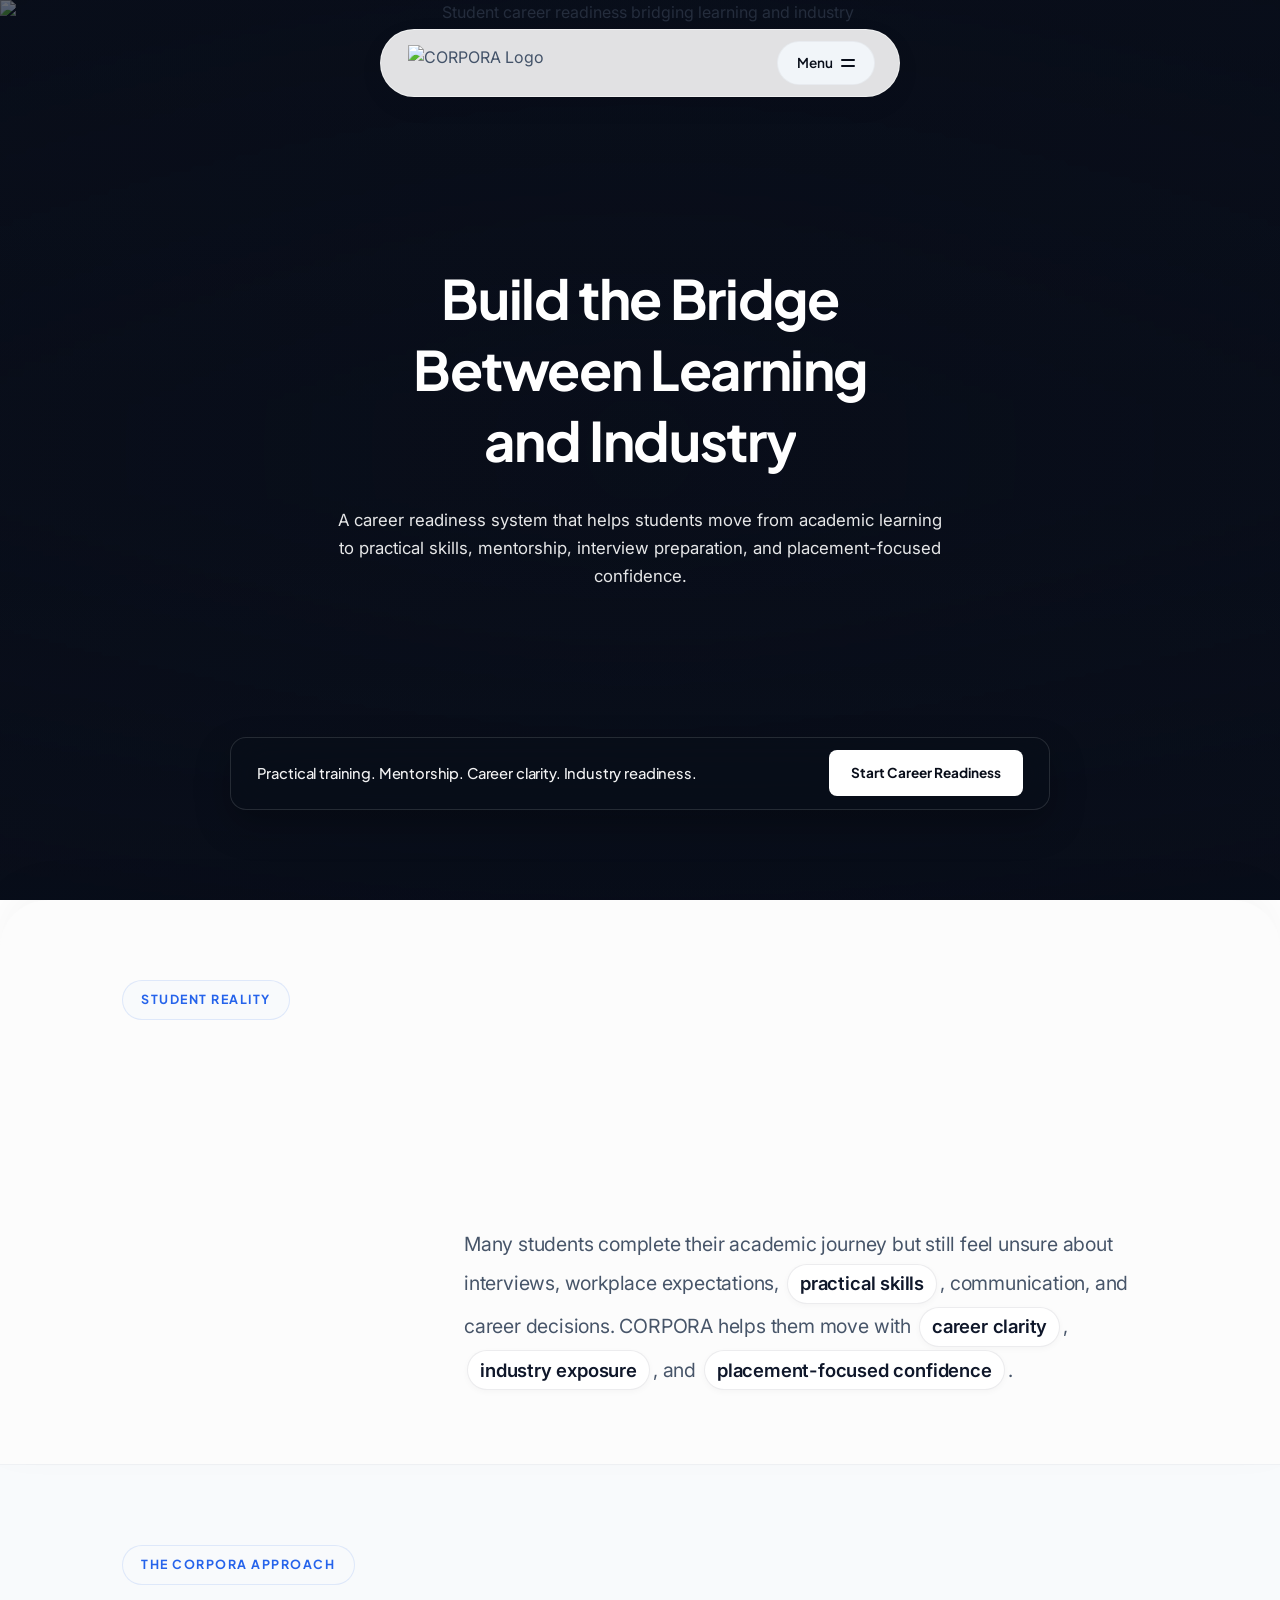
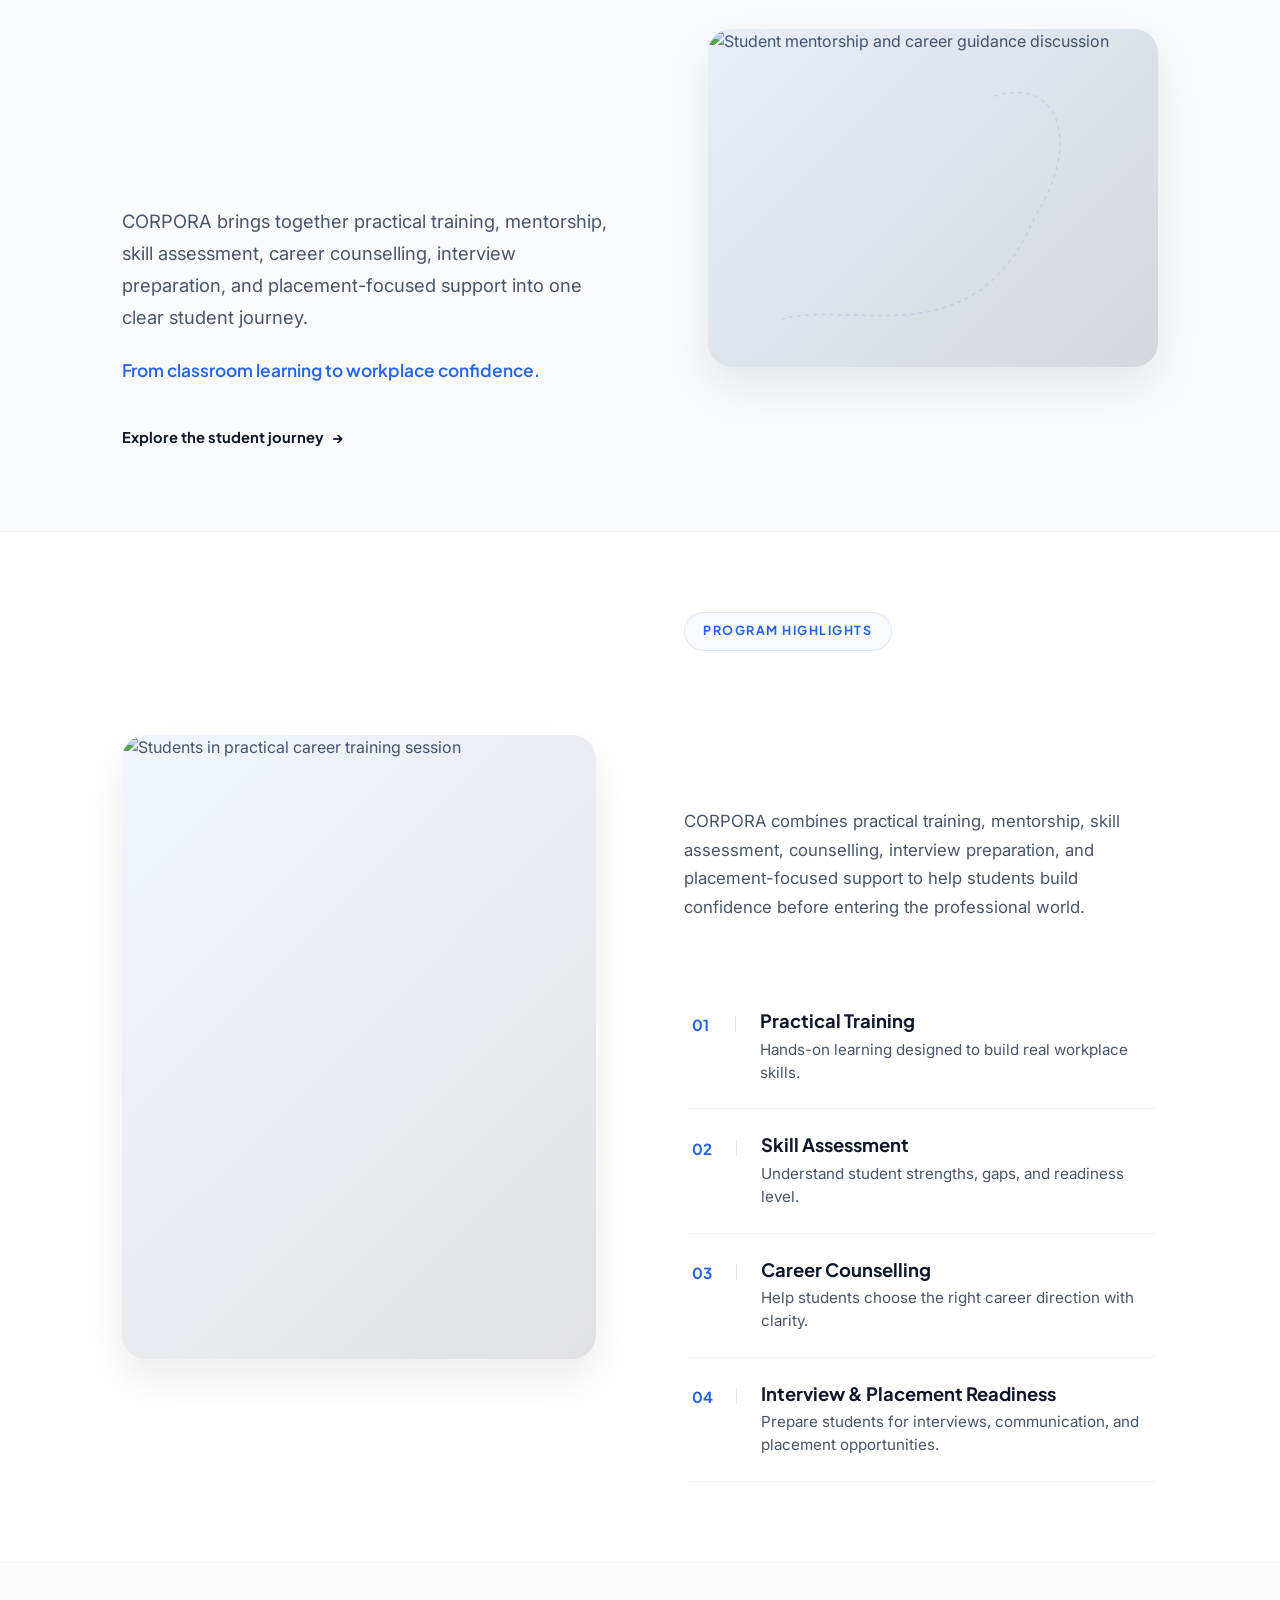
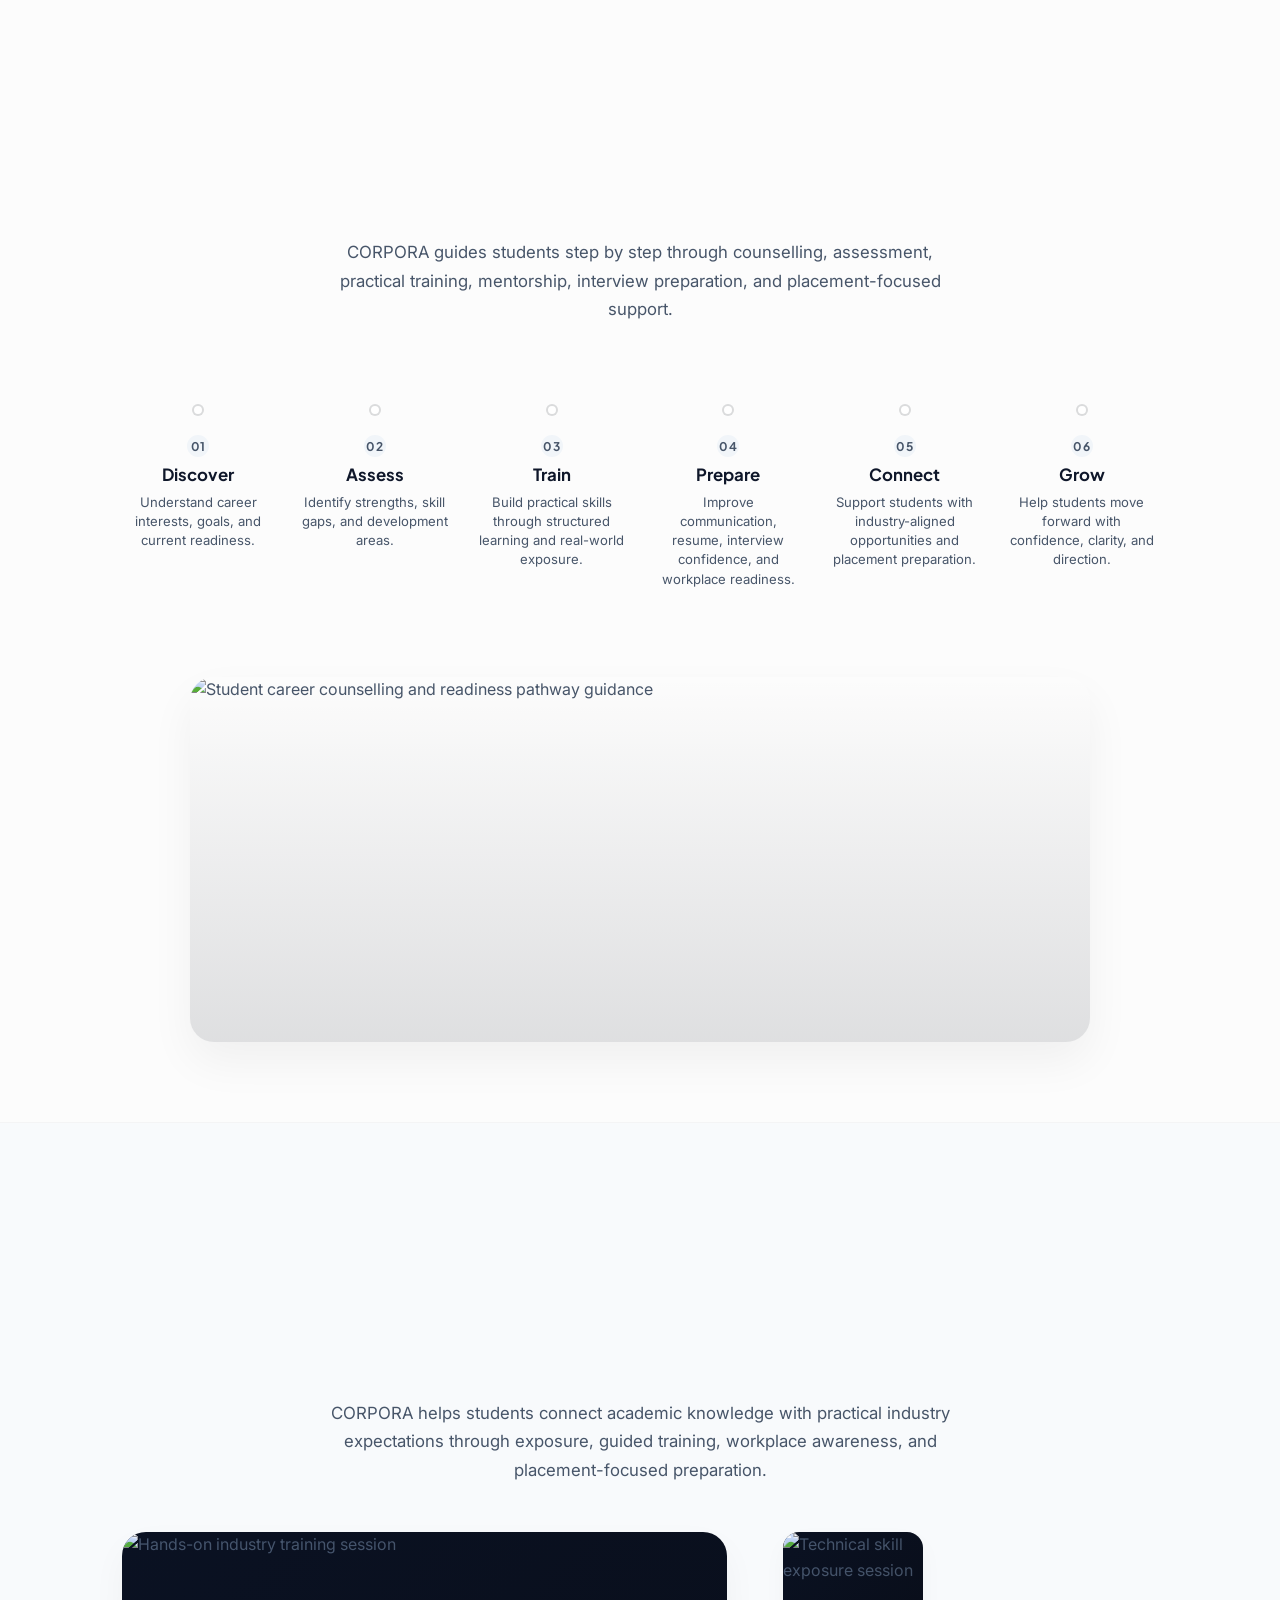
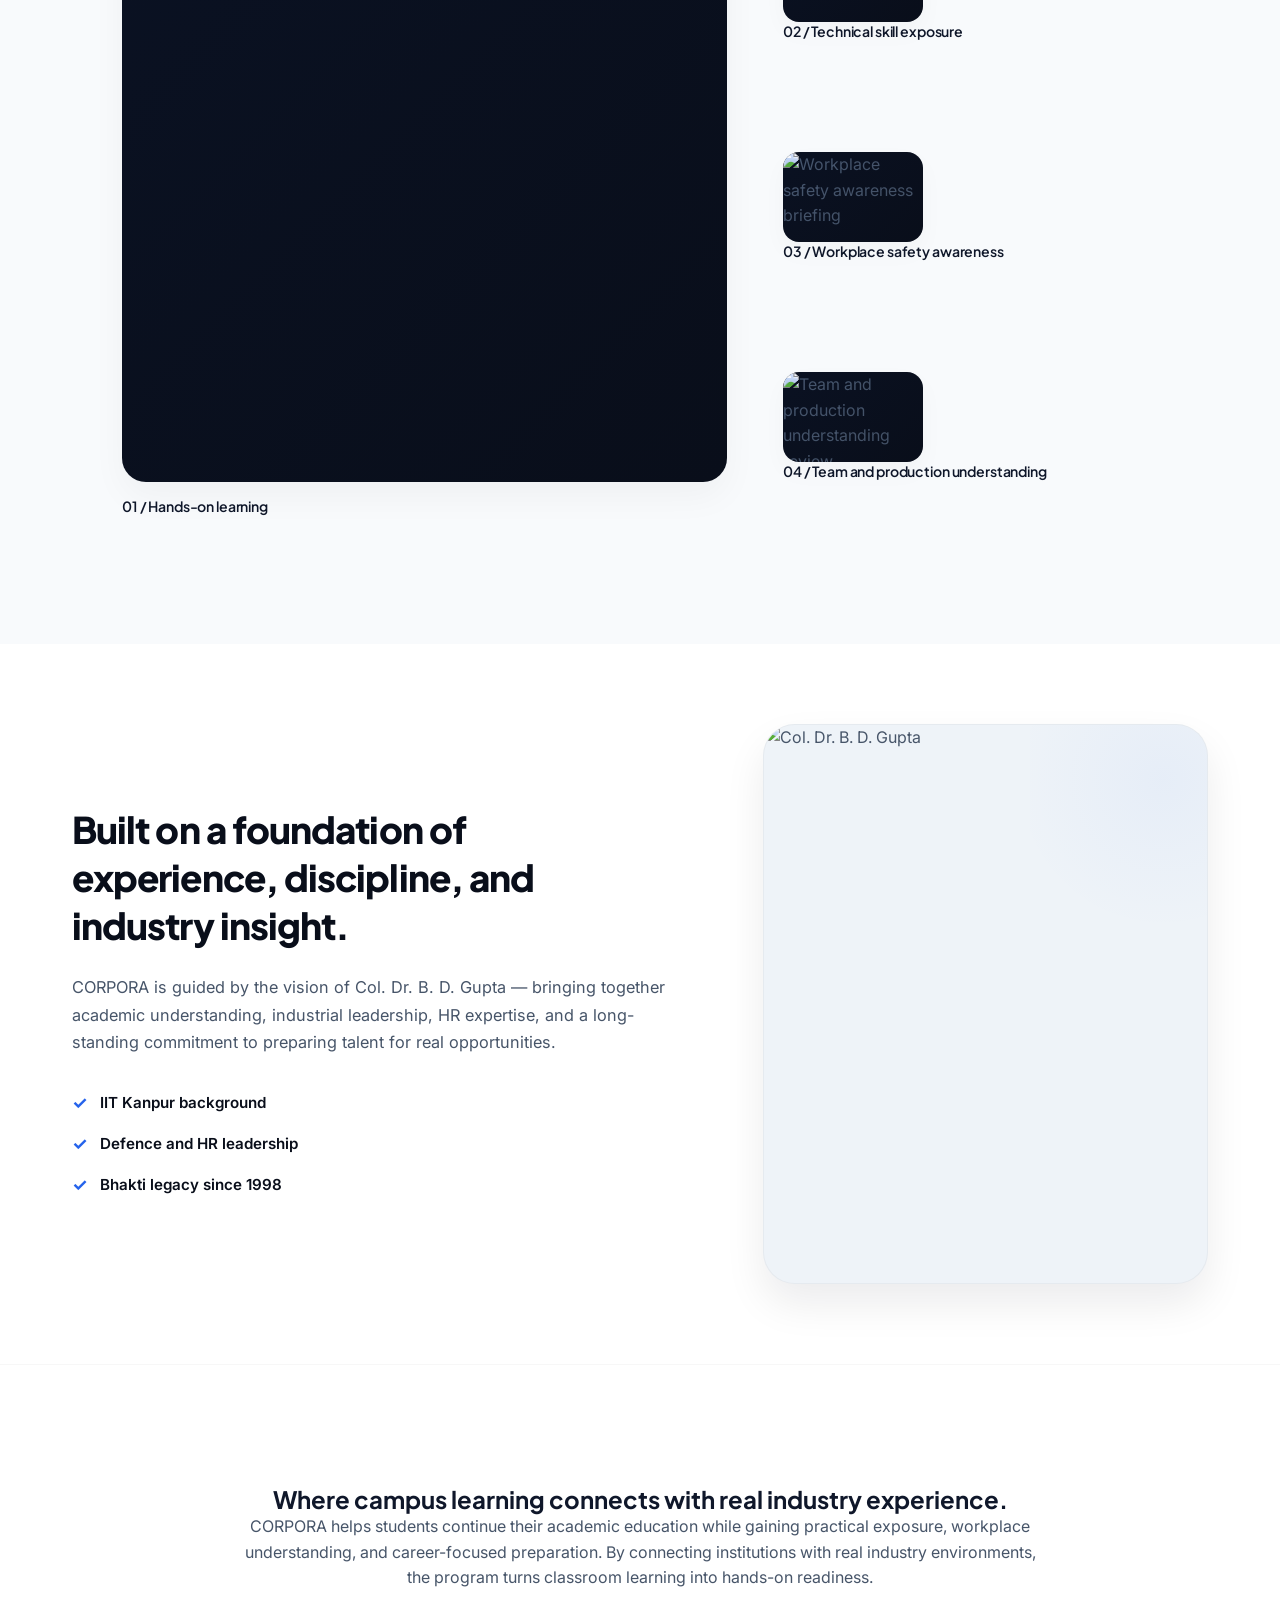
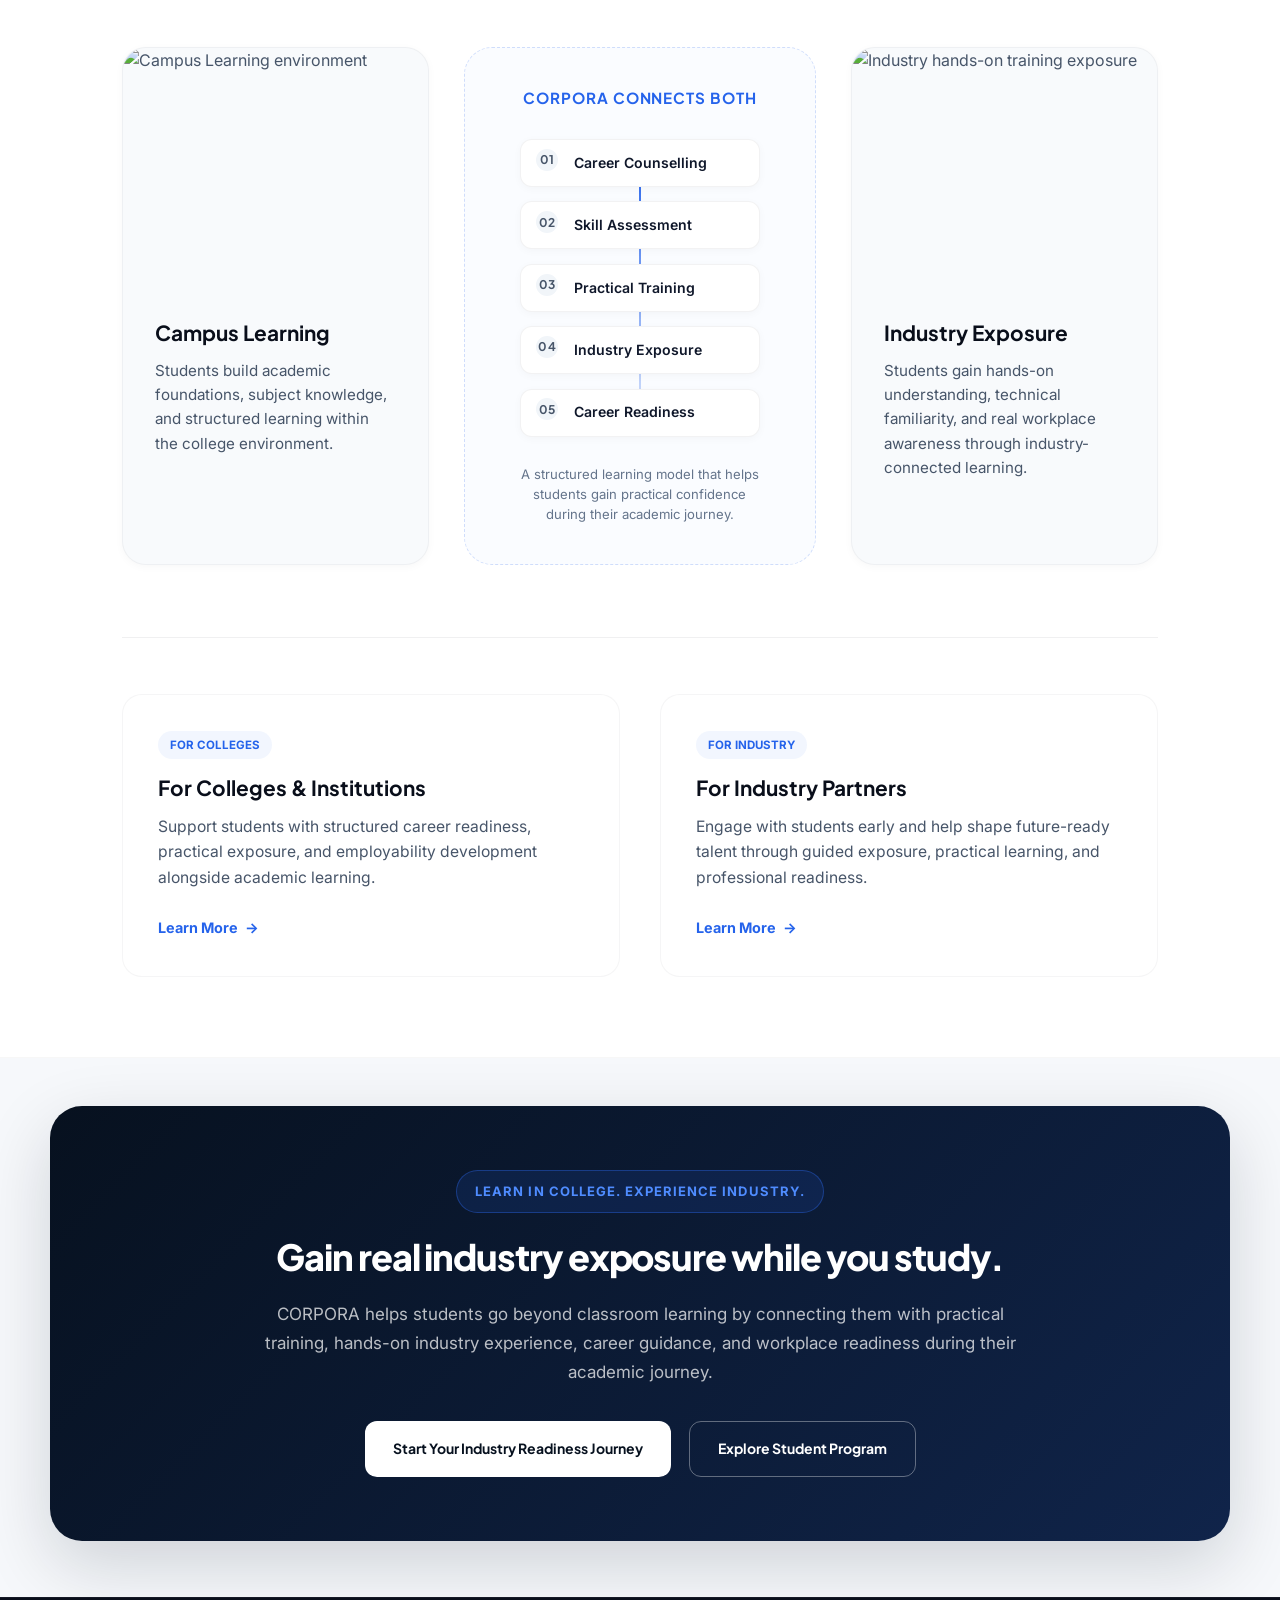
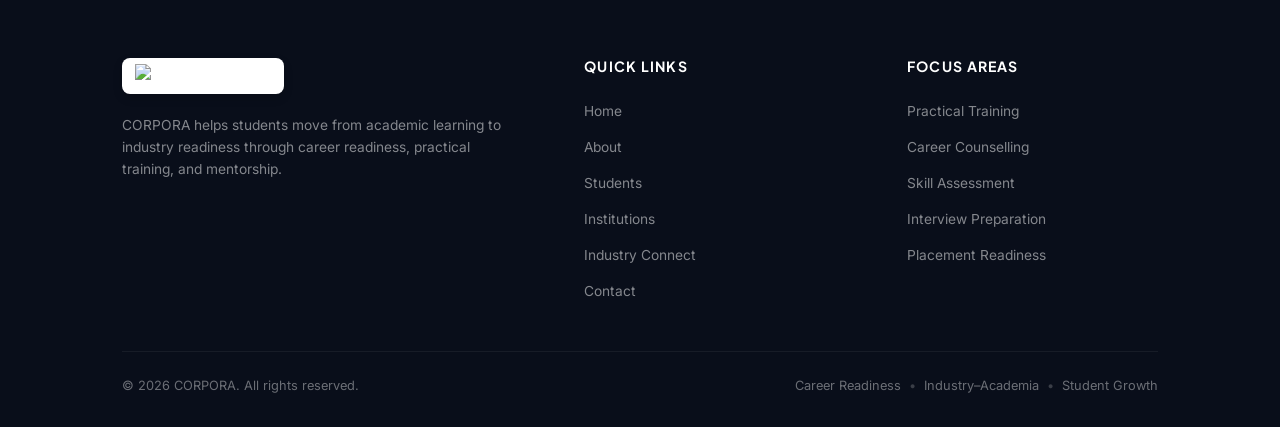
==== index.html @ cf5e4829 "Add files via upload" ====
<!DOCTYPE html>
<html lang="en">
<head>
  <meta charset="UTF-8">
  <meta name="viewport" content="width=device-width, initial-scale=1.0">
  <meta name="description" content="CORPORA is a student-focused Career Readiness and Industry-Academia platform helping students become industry-ready through practical training, mentorship, and support.">
  <meta name="keywords" content="Career Readiness, Student Placement, Industry-Academia, Practical Training, Mentorship, Skill Assessment, Corpora">
  <meta name="author" content="CORPORA">
  <title>CORPORA | Build the Bridge Between Learning and Industry</title>
  
  <!-- Favicon -->
  <link rel="icon" type="image/png" href="Images and Media/corpora-logo.png.png">

  <!-- Style File -->
  <link rel="stylesheet" href="style.css">
</head>
<body>

  <!-- 1. Floating Pill Header -->
  <div class="header-wrapper" id="floating-header-wrapper">
    <header class="header-pill" id="main-pill-header">
      <!-- Logo -->
      <a href="index.html" class="logo-link" id="header-logo-link">
        <img src="Images and Media/corpora-logo.png.png" alt="CORPORA Logo" class="logo-img" id="header-logo-img">
      </a>
      
      <!-- Menu Toggle Action -->
      <button class="menu-toggle-btn" id="menu-dropdown-toggle" aria-label="Toggle Menu" aria-expanded="false">
        <span>Menu</span>
        <div class="toggle-icon">
          <span></span>
          <span></span>
        </div>
      </button>

      <!-- Dropdown Menu Drawer -->
      <nav class="menu-dropdown" id="menu-dropdown-panel">
        <ul class="dropdown-list" id="dropdown-links-list">
          <li><a href="index.html" class="dropdown-link active" id="drop-link-home">Home</a></li>
          <li><a href="about.html" class="dropdown-link" id="drop-link-about">About</a></li>
          <li><a href="students.html" class="dropdown-link" id="drop-link-students">Students</a></li>
          <li><a href="institutions.html" class="dropdown-link" id="drop-link-institutions">Institutions</a></li>
          <li><a href="industry-connect.html" class="dropdown-link" id="drop-link-industry">Industry Connect</a></li>
          <li><a href="contact.html" class="dropdown-link" id="drop-link-contact">Contact</a></li>
        </ul>
        <div class="dropdown-divider"></div>
        <a href="contact.html" class="dropdown-cta-btn" id="dropdown-cta-action">Start Career Readiness</a>
      </nav>
    </header>
  </div>

  <main>
    <!-- 2. Immersive Full-Screen Hero Section -->
    <section id="home" class="hero-fullscreen">
      <!-- Full-screen Background Visual treatment -->
      <div class="hero-bg-wrapper">
        <img src="Images and Media/hero-student-career-readiness.jpg.jpg" alt="Student career readiness bridging learning and industry" class="hero-bg-image" id="hero-background-img">
        <div class="hero-overlay-gradient"></div>
      </div>

      <!-- Centered Content -->
      <div class="hero-center-content" id="hero-content-centered">
        <h1 class="hero-large-title" id="hero-main-title">
          <span class="title-line">
            <span class="title-word-wrapper">Build the Bridge</span>
          </span>
          <span class="title-line">
            <span class="title-word-wrapper">Between Learning</span>
          </span>
          <span class="title-line">
            <span class="title-word-wrapper">and Industry</span>
          </span>
        </h1>
        <p class="hero-subtext-centered" id="hero-subtext-centered-block">
          A career readiness system that helps students move from academic learning to practical skills, mentorship, interview preparation, and placement-focused confidence.
        </p>
      </div>

      <!-- Floating Bottom CTA Strip -->
      <div class="bottom-cta-strip" id="hero-bottom-strip">
        <p class="cta-strip-text">
          Practical training. Mentorship. Career clarity. Industry readiness.
        </p>
        <a href="#start" class="cta-strip-btn" id="strip-primary-btn">Start Career Readiness</a>
      </div>
    </section>

    <!-- 3. First Transition Section (The Gap Card) -->
    <section id="gap-transition" class="gap-card-section">
      <div class="container gap-card-container">
        <div class="gap-card-grid" id="gap-reveal-grid">
          <!-- Left Column: Category Label -->
          <div class="gap-card-left">
            <span class="category-pill" id="gap-category-pill">Student Reality</span>
          </div>
          
          <!-- Right Column: Content -->
          <div class="gap-card-right">
            <h2 class="gap-card-statement" id="gap-card-statement-heading">
              <span class="statement-line">
                <span class="statement-line-text">Students don’t just need more learning.</span>
              </span>
              <span class="statement-line">
                <span class="statement-line-text">They need direction, confidence, and career readiness.</span>
              </span>
            </h2>
            
            <p class="gap-card-supporting-text" id="gap-card-supporting-text-block">
              Many students complete their academic journey but still feel unsure about interviews, workplace expectations, <span class="highlight-pill">practical skills</span>, communication, and career decisions. CORPORA helps them move with <span class="highlight-pill">career clarity</span>, <span class="highlight-pill">industry exposure</span>, and <span class="highlight-pill">placement-focused confidence</span>.
            </p>
          </div>
        </div>
      </div>
    </section>

    <!-- 4. CORPORA Solution Section -->
    <section id="solution" class="solution-section">
      <div class="container solution-container">
        <div class="solution-grid" id="solution-reveal-grid">
          <!-- Left Column: Content Block -->
          <div class="solution-left">
            <span class="category-pill" id="solution-category-pill">The CORPORA Approach</span>
            
            <h2 class="solution-heading" id="solution-heading-block">
              <span class="heading-line">
                <span class="heading-line-text">A Career Readiness System,</span>
              </span>
              <span class="heading-line">
                <span class="heading-line-text">not just a training program.</span>
              </span>
            </h2>
            
            <p class="solution-text" id="solution-text-block">
              CORPORA brings together practical training, mentorship, skill assessment, career counselling, interview preparation, and placement-focused support into one clear student journey.
            </p>
            
            <p class="solution-highlight" id="solution-highlight-block">
              From classroom learning to workplace confidence.
            </p>
            
            <a href="#journey" class="text-cta" id="solution-cta-btn">
              <span>Explore the student journey</span>
              <span class="cta-arrow">→</span>
            </a>
          </div>
          
          <!-- Right Column: Premium Image Block -->
          <div class="solution-right">
            <!-- Subtle abstract academia-to-industry path in background of image -->
            <svg class="solution-bg-path-svg" viewBox="0 0 400 400" xmlns="http://www.w3.org/2000/svg">
              <path d="M 50,320 C 120,300 240,360 300,220 C 350,140 320,80 260,100" fill="none" stroke="rgba(37, 99, 235, 0.12)" stroke-width="1.5" stroke-dasharray="4 4"/>
            </svg>
            
            <div class="solution-image-wrapper">
              <img src="Images and Media/other supporting images/student-mentorship-discussion-01.jpg.jpg" alt="Student mentorship and career guidance discussion" class="solution-img" id="solution-img-block">
              <div class="solution-image-overlay"></div>
            </div>
          </div>
        </div>
      </div>
    </section>

    <!-- 5. Program Highlights Section -->
    <section id="highlights" class="highlights-section">
      <div class="container highlights-container">
        <div class="highlights-grid" id="highlights-reveal-grid">
          
          <!-- Header (Area: header) -->
          <div class="highlights-header" id="highlights-header-block">
            <span class="category-pill" id="highlights-category-pill">Program Highlights</span>
            <h2 class="highlights-heading" id="highlights-main-heading">
              <span class="heading-line">
                <span class="heading-line-text">Everything students need</span>
              </span>
              <span class="heading-line">
                <span class="heading-line-text">to become career-ready.</span>
              </span>
            </h2>
            <p class="highlights-subtext" id="highlights-subtext-block">
              CORPORA combines practical training, mentorship, skill assessment, counselling, interview preparation, and placement-focused support to help students build confidence before entering the professional world.
            </p>
          </div>
          
          <!-- Image (Area: image) -->
          <div class="highlights-image-wrapper" id="highlights-image-block">
            <div class="highlights-image-inner">
              <img src="Images and Media/practical-training-session.jpg.jpg" alt="Students in practical career training session" class="highlights-img" id="highlights-img-tag">
              <div class="highlights-image-overlay"></div>
            </div>
          </div>
          
          <!-- Rows (Area: rows) -->
          <div class="highlights-rows-container" id="highlights-rows-block">
            <!-- Row 1 -->
            <div class="highlight-row">
              <div class="row-num">01</div>
              <div class="row-num-divider"></div>
              <div class="row-content">
                <h3 class="row-title">Practical Training</h3>
                <p class="row-desc">Hands-on learning designed to build real workplace skills.</p>
              </div>
            </div>
            <!-- Row 2 -->
            <div class="highlight-row">
              <div class="row-num">02</div>
              <div class="row-num-divider"></div>
              <div class="row-content">
                <h3 class="row-title">Skill Assessment</h3>
                <p class="row-desc">Understand student strengths, gaps, and readiness level.</p>
              </div>
            </div>
            <!-- Row 3 -->
            <div class="highlight-row">
              <div class="row-num">03</div>
              <div class="row-num-divider"></div>
              <div class="row-content">
                <h3 class="row-title">Career Counselling</h3>
                <p class="row-desc">Help students choose the right career direction with clarity.</p>
              </div>
            </div>
            <!-- Row 4 -->
            <div class="highlight-row">
              <div class="row-num">04</div>
              <div class="row-num-divider"></div>
              <div class="row-content">
                <h3 class="row-title">Interview & Placement Readiness</h3>
                <p class="row-desc">Prepare students for interviews, communication, and placement opportunities.</p>
              </div>
            </div>
          </div>
          
        </div>
      </div>
    </section>

    <!-- 6. Student Journey Section -->
    <section id="journey" class="journey-section">
      <div class="container journey-container">
        
        <!-- Header -->
        <div class="journey-header" id="journey-header-block">
          <span class="category-pill" id="journey-category-pill">Student Journey</span>
          <h2 class="journey-heading" id="journey-main-heading">
            <span class="heading-line">
              <span class="heading-line-text">A clear path from learning</span>
            </span>
            <span class="heading-line">
              <span class="heading-line-text">to career readiness.</span>
            </span>
          </h2>
          <p class="journey-subtext" id="journey-subtext-block">
            CORPORA guides students step by step through counselling, assessment, practical training, mentorship, interview preparation, and placement-focused support.
          </p>
        </div>
        
        <!-- Pathway timeline container -->
        <div class="journey-pathway-wrapper" id="journey-pathway-block">
          <!-- The horizontal line drawn via CSS -->
          <div class="journey-line"></div>
          
          <div class="journey-steps-grid">
            <!-- Step 1 -->
            <div class="journey-step-item">
              <div class="step-marker-dot"></div>
              <div class="step-num">01</div>
              <h3 class="step-title">Discover</h3>
              <p class="step-desc">Understand career interests, goals, and current readiness.</p>
            </div>
            
            <!-- Step 2 -->
            <div class="journey-step-item">
              <div class="step-marker-dot"></div>
              <div class="step-num">02</div>
              <h3 class="step-title">Assess</h3>
              <p class="step-desc">Identify strengths, skill gaps, and development areas.</p>
            </div>
            
            <!-- Step 3 -->
            <div class="journey-step-item">
              <div class="step-marker-dot"></div>
              <div class="step-num">03</div>
              <h3 class="step-title">Train</h3>
              <p class="step-desc">Build practical skills through structured learning and real-world exposure.</p>
            </div>
            
            <!-- Step 4 -->
            <div class="journey-step-item">
              <div class="step-marker-dot"></div>
              <div class="step-num">04</div>
              <h3 class="step-title">Prepare</h3>
              <p class="step-desc">Improve communication, resume, interview confidence, and workplace readiness.</p>
            </div>
            
            <!-- Step 5 -->
            <div class="journey-step-item">
              <div class="step-marker-dot"></div>
              <div class="step-num">05</div>
              <h3 class="step-title">Connect</h3>
              <p class="step-desc">Support students with industry-aligned opportunities and placement preparation.</p>
            </div>
            
            <!-- Step 6 -->
            <div class="journey-step-item">
              <div class="step-marker-dot"></div>
              <div class="step-num">06</div>
              <h3 class="step-title">Grow</h3>
              <p class="step-desc">Help students move forward with confidence, clarity, and direction.</p>
            </div>
          </div>
        </div>
        
        <!-- Supporting visual below the path -->
        <div class="journey-image-wrapper" id="journey-image-block">
          <div class="journey-image-inner">
            <img src="Images and Media/student-career-counselling.jpg.jpg" alt="Student career counselling and readiness pathway guidance" class="journey-img" id="journey-img-tag">
            <div class="journey-image-overlay"></div>
          </div>
        </div>
        
      </div>
    </section>

    <!-- 7. Trust & Real-World Exposure Section -->
    <section id="exposure" class="exposure-section">
      <div class="container exposure-container">
        
        <!-- Header -->
        <div class="exposure-header" id="exposure-header-block">
          <span class="category-pill" id="exposure-category-pill">Real-World Exposure</span>
          <h2 class="exposure-heading" id="exposure-main-heading">
            <span class="heading-line">
              <span class="heading-line-text">Learning becomes stronger when</span>
            </span>
            <span class="heading-line">
              <span class="heading-line-text">students understand the world of work.</span>
            </span>
          </h2>
          <p class="exposure-subtext" id="exposure-subtext-block">
            CORPORA helps students connect academic knowledge with practical industry expectations through exposure, guided training, workplace awareness, and placement-focused preparation.
          </p>
        </div>
        
        <!-- Modern Asymmetric Image Grid -->
        <div class="exposure-grid" id="exposure-reveal-grid">
          <!-- Left side: Large Feature Image Card -->
          <a href="about.html#hands-on-learning" class="exposure-feature-card" id="exposure-feature-card-block" aria-label="Learn more about hands-on learning">
            <div class="image-zoom-container">
              <img src="Images and Media/industry-hands-on-learning-01.jpg" alt="Hands-on industry training session" class="grid-img">
              <div class="grid-img-overlay"></div>
            </div>
            <p class="grid-caption">01 / Hands-on learning</p>
          </a>
          
          <!-- Right side: Three smaller horizontal cards -->
          <div class="exposure-supporting-container" id="exposure-supporting-block">
            <!-- Supporting card 1 -->
            <a href="about.html#technical-skill-exposure" class="exposure-supporting-card" aria-label="Learn more about technical skill exposure">
              <div class="image-zoom-container">
                <img src="Images and Media/industry-technical-skill-exposure-01.jpg" alt="Technical skill exposure session" class="grid-img">
                <div class="grid-img-overlay"></div>
              </div>
              <p class="grid-caption">02 / Technical skill exposure</p>
            </a>
            
            <!-- Supporting card 2 -->
            <a href="about.html#workplace-safety-awareness" class="exposure-supporting-card" aria-label="Learn more about workplace safety awareness">
              <div class="image-zoom-container">
                <img src="Images and Media/industry-workplace-safety-awareness-01.jpg" alt="Workplace safety awareness briefing" class="grid-img">
                <div class="grid-img-overlay"></div>
              </div>
              <p class="grid-caption">03 / Workplace safety awareness</p>
            </a>
            
            <!-- Supporting card 3 -->
            <a href="about.html#team-production-understanding" class="exposure-supporting-card" aria-label="Learn more about team and production understanding">
              <div class="image-zoom-container">
                <img src="Images and Media/industry-team-production-understanding-01.jpg" alt="Team and production understanding review" class="grid-img">
                <div class="grid-img-overlay"></div>
              </div>
              <p class="grid-caption">04 / Team and production understanding</p>
            </a>
          </div>
        </div>
        
        <!-- Optional Short Statement Below -->
        <div class="exposure-statement-wrapper" id="exposure-statement-block">
          <p class="exposure-statement-text">
            Students don’t just prepare for exams — they prepare to enter real professional environments with clarity and confidence.
          </p>
        </div>
        
      </div>
    </section>

    <!-- 7.5 Leadership & Legacy Section -->
    <section id="leadership" class="home-founder-section">
      <div class="container home-founder-container">
        <div class="home-founder-grid" id="home-founder-reveal">
          <!-- Left side: text + CTA -->
          <div class="home-founder-content-col">
            <span class="category-pill">Leadership & Legacy</span>
            <h2 class="home-founder-heading">
              Built on a foundation of experience, discipline, and industry insight.
            </h2>
            <p class="home-founder-text">
              CORPORA is guided by the vision of Col. Dr. B. D. Gupta — bringing together academic understanding, industrial leadership, HR expertise, and a long-standing commitment to preparing talent for real opportunities.
            </p>
            
            <!-- 3 trust points -->
            <ul class="home-founder-trust-points">
              <li>
                <span class="trust-point-icon">✓</span>
                <span class="trust-point-text">IIT Kanpur background</span>
              </li>
              <li>
                <span class="trust-point-icon">✓</span>
                <span class="trust-point-text">Defence and HR leadership</span>
              </li>
              <li>
                <span class="trust-point-icon">✓</span>
                <span class="trust-point-text">Bhakti legacy since 1998</span>
              </li>
            </ul>
            
            <div class="home-founder-cta-wrapper">
              <a href="about.html#founder" class="text-cta">
                <span>Meet the Founder</span>
                <span class="cta-arrow">→</span>
              </a>
            </div>
          </div>
          
          <!-- Right side: image wrapper -->
          <div class="home-founder-image-col">
            <div class="founder-image-wrap">
              <img src="Images and Media/founder.jpg" alt="Col. Dr. B. D. Gupta" class="founder-image">
              <div class="home-founder-image-glow"></div>
            </div>
          </div>
        </div>
      </div>
    </section>

    <!-- 8. Institutions & Industry Partners Section -->
    <section id="institutions" class="partners-section">
      <!-- Relative anchor target for Industry navigation dropdown -->
      <div id="industry" class="section-anchor"></div>
      
      <div class="container partners-container" id="partners-reveal-grid">
        <!-- Section Header -->
        <div class="loop-header">
          <span class="category-pill" id="partners-category-pill">For Institutions & Industry</span>
          <h2 class="partners-heading" id="partners-main-heading">
            Where campus learning connects with real industry experience.
          </h2>
          <p class="partners-subtext" id="partners-subtext-block">
            CORPORA helps students continue their academic education while gaining practical exposure, workplace understanding, and career-focused preparation. By connecting institutions with real industry environments, the program turns classroom learning into hands-on readiness.
          </p>
        </div>

        <!-- Campus-to-Industry Learning Loop Grid -->
        <div class="loop-visual-flow">
          
          <!-- 1. Left Card: Campus Learning -->
          <div class="loop-card campus-card">
            <div class="loop-card-image-wrap">
              <img src="Images and Media/institution-campus-01.jpg" alt="Campus Learning environment" class="loop-card-img">
            </div>
            <div class="loop-card-content">
              <h3 class="loop-card-title">Campus Learning</h3>
              <p class="loop-card-text">
                Students build academic foundations, subject knowledge, and structured learning within the college environment.
              </p>
            </div>
          </div>

          <!-- 2. Center Connector Model -->
          <div class="loop-center-connector">
            <h3 class="loop-center-title">CORPORA Connects Both</h3>
            
            <div class="loop-pathway-container">
              <!-- Connector pathway line -->
              <div class="loop-line-path"></div>
              
              <!-- Loop Steps -->
              <div class="loop-step" data-step="1">
                <span class="step-num">01</span>
                <span class="step-label">Career Counselling</span>
              </div>
              <div class="loop-step" data-step="2">
                <span class="step-num">02</span>
                <span class="step-label">Skill Assessment</span>
              </div>
              <div class="loop-step" data-step="3">
                <span class="step-num">03</span>
                <span class="step-label">Practical Training</span>
              </div>
              <div class="loop-step" data-step="4">
                <span class="step-num">04</span>
                <span class="step-label">Industry Exposure</span>
              </div>
              <div class="loop-step" data-step="5">
                <span class="step-num">05</span>
                <span class="step-label">Career Readiness</span>
              </div>
            </div>

            <p class="loop-center-microcopy">
              A structured learning model that helps students gain practical confidence during their academic journey.
            </p>
          </div>

          <!-- 3. Right Card: Industry Exposure -->
          <div class="loop-card industry-card">
            <div class="loop-card-image-wrap">
              <img src="Images and Media/industry-hands-on-training-02.jpg" alt="Industry hands-on training exposure" class="loop-card-img">
            </div>
            <div class="loop-card-content">
              <h3 class="loop-card-title">Industry Exposure</h3>
              <p class="loop-card-text">
                Students gain hands-on understanding, technical familiarity, and real workplace awareness through industry-connected learning.
              </p>
            </div>
          </div>

        </div>

        <!-- Value Blocks Below -->
        <div class="loop-value-blocks">
          <div class="loop-value-block">
            <span class="value-block-pill">For Colleges</span>
            <h3 class="value-block-title">For Colleges & Institutions</h3>
            <p class="value-block-desc">
              Support students with structured career readiness, practical exposure, and employability development alongside academic learning.
            </p>
            <a href="institutions.html" class="value-block-link">Learn More <span class="link-arrow">→</span></a>
          </div>

          <div class="loop-value-block">
            <span class="value-block-pill">For Industry</span>
            <h3 class="value-block-title">For Industry Partners</h3>
            <p class="value-block-desc">
              Engage with students early and help shape future-ready talent through guided exposure, practical learning, and professional readiness.
            </p>
            <a href="industry-connect.html" class="value-block-link">Learn More <span class="link-arrow">→</span></a>
          </div>
        </div>

      </div>
    </section>

    <!-- 9. Final CTA / Enquiry Section -->
        <!-- Reusable Compact Final CTA Section -->
    <section class="final-cta-section">
      <div class="final-cta">
        <div class="cta-pill">LEARN IN COLLEGE. EXPERIENCE INDUSTRY.</div>
        <h2>Gain real industry exposure while you study.</h2>
        <p>CORPORA helps students go beyond classroom learning by connecting them with practical training, hands-on industry experience, career guidance, and workplace readiness during their academic journey.</p>
        <div class="cta-actions">
          <a href="students.html" class="btn-primary">Start Your Industry Readiness Journey</a>
          <a href="students.html" class="btn-secondary">Explore Student Program</a>
        </div>
      </div>
    </section>

<!-- 10. Footer Section -->
  <footer class="main-footer" id="footer-reveal-block">
    <div class="container footer-container">
      
      <!-- Top Footer: 3 Spacious Columns -->
      <div class="footer-top-grid">
        <!-- Column 1: Brand Info -->
        <div class="footer-col brand-col">
          <a href="index.html" class="footer-logo-link logo-capsule">
            <img src="Images and Media/corpora-logo.png.png" alt="CORPORA Logo" class="footer-logo-img">
          </a>
          <p class="footer-description">
            CORPORA helps students move from academic learning to industry readiness through career readiness, practical training, and mentorship.
          </p>
        </div>
        
        <!-- Column 2: Quick Links -->
        <div class="footer-col links-col">
          <h4 class="footer-col-title">Quick Links</h4>
          <ul class="footer-links-list">
            <li><a href="index.html" class="footer-link">Home</a></li>
            <li><a href="about.html" class="footer-link">About</a></li>
            <li><a href="students.html" class="footer-link">Students</a></li>
            <li><a href="institutions.html" class="footer-link">Institutions</a></li>
            <li><a href="industry-connect.html" class="footer-link">Industry Connect</a></li>
            <li><a href="contact.html" class="footer-link">Contact</a></li>
          </ul>
        </div>
        
        <!-- Column 3: Focus Areas -->
        <div class="footer-col links-col">
          <h4 class="footer-col-title">Focus Areas</h4>
          <ul class="footer-links-list">
            <li><a href="#students" class="footer-link">Practical Training</a></li>
            <li><a href="#students" class="footer-link">Career Counselling</a></li>
            <li><a href="#students" class="footer-link">Skill Assessment</a></li>
            <li><a href="#students" class="footer-link">Interview Preparation</a></li>
            <li><a href="#students" class="footer-link">Placement Readiness</a></li>
          </ul>
        </div>
      </div>
      
      <!-- Subtle Divider Line -->
      <div class="footer-divider"></div>
      
      <!-- Bottom Footer Row -->
      <div class="footer-bottom-row">
        <div class="footer-copyright">
          © 2026 CORPORA. All rights reserved.
        </div>
        <div class="footer-taglines">
          <span>Career Readiness</span>
          <span class="tagline-dot">•</span>
          <span>Industry–Academia</span>
          <span class="tagline-dot">•</span>
          <span>Student Growth</span>
        </div>
      </div>
      
    </div>
  </footer>

  <!-- Interaction Logic Script -->
  <script src="app.js"></script>
</body>
</html>
---- style.css ----
/* 
  CORPORA Website Design System & Styling
  Inspired by the premium visual aesthetics of Fixa
  Refined layout, enhanced image visibility, and balanced typography
*/

/* --- Google Fonts Import --- */
@import url('https://fonts.googleapis.com/css2?family=Inter:wght@300;400;500;600;700&family=Plus+Jakarta+Sans:ital,wght@0,300;0,400;0,500;0,600;0,700;0,800;1,400&display=swap');

/* --- Custom Properties --- */
:root {
  /* Color Palette */
  --bg-primary: #ffffff;
  --bg-secondary: #f8fafc;
  --bg-tertiary: #f1f5f9;
  
  --text-primary: #0f172a;   /* charcoal/navy */
  --text-secondary: #475569; /* slate body */
  --text-muted: #64748b;
  
  --brand-primary: #2563eb;       /* royal blue */
  --brand-navy: #090e1a;          /* deep blue-navy */
  --brand-navy-translucent: rgba(9, 14, 26, 0.65);
  
  /* Glassmorphism effects */
  --glass-bg-light: rgba(255, 255, 255, 0.88);
  --glass-border-light: rgba(255, 255, 255, 0.55);
  --glass-bg-dark: rgba(9, 14, 26, 0.65);
  --glass-border-dark: rgba(255, 255, 255, 0.12);
  
  /* Typography Scale */
  --font-heading: 'Plus Jakarta Sans', sans-serif;
  --font-body: 'Inter', sans-serif;
  
  /* Spacing */
  --container-width: 1200px;
  --container-padding: 2rem;
  
  /* Transitions */
  --transition-smooth: all 0.5s cubic-bezier(0.16, 1, 0.3, 1);
  --transition-fast: all 0.25s cubic-bezier(0.16, 1, 0.3, 1);
  
  /* Shadows */
  --shadow-sm: 0 2px 8px rgba(0, 0, 0, 0.03);
  --shadow-md: 0 8px 20px rgba(0, 0, 0, 0.04);
  --shadow-lg: 0 15px 30px rgba(15, 23, 42, 0.06);
  --shadow-dropdown: 0 20px 45px rgba(15, 23, 42, 0.12);
  
  /* Borders */
  --radius-sm: 8px;
  --radius-md: 16px;
  --radius-lg: 24px;
  --radius-full: 9999px;
}

/* --- Base & Reset --- */
*, *::before, *::after {
  box-sizing: border-box;
  margin: 0;
  padding: 0;
}

html {
  scroll-behavior: smooth;
  font-size: 16px;
  -webkit-font-smoothing: antialiased;
  -moz-osx-font-smoothing: grayscale;
}

body {
  font-family: var(--font-body);
  color: var(--text-secondary);
  background-color: var(--bg-primary);
  line-height: 1.6;
  overflow-x: hidden;
}

h1, h2, h3, h4, h5, h6 {
  font-family: var(--font-heading);
  color: var(--text-primary);
  font-weight: 700;
  line-height: 1.25;
}

a {
  text-decoration: none;
  color: inherit;
  transition: var(--transition-fast);
}

button {
  font-family: inherit;
  cursor: pointer;
  border: none;
  background: none;
  outline: none;
}

img {
  max-width: 100%;
  height: auto;
  display: block;
}

/* --- Container Utility --- */
.container {
  width: 100%;
  max-width: var(--container-width);
  margin-left: auto;
  margin-right: auto;
  padding-left: var(--container-padding);
  padding-right: var(--container-padding);
}

/* --- Floating Pill Header --- */
.header-wrapper {
  position: fixed;
  top: 1.8rem;
  left: 0;
  width: 100%;
  z-index: 1000;
  padding: 0 var(--container-padding);
  pointer-events: none; /* allows clicks through wrapper except header */
  display: flex;
  justify-content: center;
}

.header-pill {
  pointer-events: auto; /* enable interactions */
  width: 100%;
  max-width: 520px; /* compact floating capsule width inspired by Fixa */
  height: 68px; /* elegant height */
  background-color: var(--glass-bg-light);
  border: 1.5px solid rgba(255, 255, 255, 0.5); /* subtle light border */
  backdrop-filter: blur(20px);
  -webkit-backdrop-filter: blur(20px);
  border-radius: var(--radius-full);
  box-shadow: 0 8px 30px rgba(0, 0, 0, 0.04), 0 1px 2px rgba(0, 0, 0, 0.02); /* very soft shadow */
  display: flex;
  align-items: center;
  justify-content: space-between;
  padding: 0 1.5rem; /* balanced left/right padding */
  position: relative;
  opacity: 0;
  transform: translateY(-20px);
  animation: fadeDown 1.2s cubic-bezier(0.16, 1, 0.3, 1) forwards;
  animation-delay: 0.1s;
  transition: var(--transition-smooth);
}

.header-pill.scrolled {
  box-shadow: 0 12px 35px rgba(15, 23, 42, 0.05);
  border-color: rgba(255, 255, 255, 0.7);
  background-color: rgba(255, 255, 255, 0.94);
}

/* Logo styling */
.logo-link {
  display: flex;
  align-items: center;
  padding-left: 0.2rem;
}

.logo-img {
  height: 35px; /* height visually balanced */
  width: auto;
  object-fit: contain;
  mix-blend-mode: multiply; /* keys out solid white container box background */
  filter: contrast(1.1) brightness(1.02); /* ensures background blends away completely */
  display: block;
}

/* Menu Toggle Trigger */
.menu-toggle-btn {
  display: flex;
  align-items: center;
  gap: 0.5rem;
  height: 44px; /* button height balanced */
  padding: 0 1.2rem; /* elegant inner padding */
  background-color: #f1f5f9; /* soft light grey pill background */
  border-radius: var(--radius-full);
  font-family: var(--font-heading);
  font-size: 0.85rem;
  font-weight: 600;
  color: var(--brand-navy); /* dark navy text */
  border: 1px solid rgba(15, 23, 42, 0.04);
  transition: var(--transition-fast);
}

.menu-toggle-btn:hover {
  background-color: #e2e8f0; /* subtle hover background change */
  transform: translateY(-1px);
}

.menu-toggle-btn.open {
  background-color: #e2e8f0;
}

/* Minimal hamburger trigger icon (2 bars) */
.toggle-icon {
  display: flex;
  flex-direction: column;
  gap: 4px;
  width: 14px;
}

.toggle-icon span {
  display: block;
  height: 2px;
  width: 100%;
  background-color: var(--brand-navy); /* dark navy icon bars */
  border-radius: var(--radius-full);
  transition: var(--transition-fast);
}

.menu-toggle-btn.open .toggle-icon span:nth-child(1) {
  transform: translateY(3px) rotate(45deg);
}

.menu-toggle-btn.open .toggle-icon span:nth-child(2) {
  transform: translateY(-3px) rotate(-45deg);
}

/* Dropdown Menu Overlay */
.menu-dropdown {
  position: absolute;
  top: calc(100% + 8px); /* opens cleanly below toggle button */
  right: 0px;
  width: 250px;
  background-color: var(--bg-primary);
  border-radius: var(--radius-md);
  box-shadow: 0 15px 40px rgba(9, 14, 26, 0.08); /* soft shadow */
  border: 1px solid rgba(15, 23, 42, 0.05);
  padding: 1.5rem;
  opacity: 0;
  visibility: hidden;
  transform: translateY(-10px) scale(0.97);
  transform-origin: top right;
  transition: var(--transition-smooth);
  z-index: 1010;
}

.menu-dropdown.open {
  opacity: 1;
  visibility: visible;
  transform: translateY(0) scale(1);
}

.dropdown-list {
  list-style: none;
  display: flex;
  flex-direction: column;
  gap: 0.6rem;
}

.dropdown-link {
  font-family: var(--font-heading);
  font-size: 0.9rem;
  font-weight: 500;
  color: var(--text-secondary);
  display: block;
  padding: 0.4rem 0;
  border-bottom: 1px solid transparent;
}

.dropdown-link:hover {
  color: var(--brand-primary);
  padding-left: 6px;
}

.dropdown-divider {
  height: 1px;
  background-color: var(--bg-tertiary);
  margin: 0.8rem 0;
}

.dropdown-cta-btn {
  display: block;
  text-align: center;
  padding: 0.75rem;
  background-color: var(--brand-navy);
  color: #ffffff;
  font-family: var(--font-heading);
  font-size: 0.85rem;
  font-weight: 600;
  border-radius: var(--radius-sm);
  transition: var(--transition-smooth);
}

.dropdown-cta-btn:hover {
  background-color: var(--brand-primary);
  box-shadow: 0 4px 12px rgba(37, 99, 235, 0.25);
}

/* --- Full Screen Hero Section --- */
.hero-fullscreen {
  position: relative;
  width: 100%;
  min-height: 100vh;
  /* Flex direction vertical to distribute elements cleanly without absolute overlays */
  display: flex;
  flex-direction: column;
  justify-content: space-between;
  align-items: center;
  overflow: hidden;
  background-color: var(--brand-navy);
  padding: 7.5rem 1.5rem 90px 1.5rem; /* space for header at top, padding at bottom */
  text-align: center;
  box-sizing: border-box;
}

/* Visual Background Wrapper */
.hero-bg-wrapper {
  position: absolute;
  top: 0;
  left: 0;
  width: 100%;
  height: 100%;
  z-index: 1;
}

.hero-bg-image {
  width: 100%;
  height: 100%;
  object-fit: cover;
  transform: scale(1.06);
  opacity: 0;
  animation: zoomReveal 2.5s cubic-bezier(0.16, 1, 0.3, 1) forwards;
}

/* Soft premium gradient overlay (35%-45% opacity) to keep image visible & emotional */
.hero-overlay-gradient {
  position: absolute;
  top: 0;
  left: 0;
  width: 100%;
  height: 100%;
  background: linear-gradient(to bottom, rgba(9, 14, 26, 0.42) 0%, rgba(9, 14, 26, 0.15) 45%, rgba(9, 14, 26, 0.15) 55%, rgba(9, 14, 26, 0.52) 100%),
              radial-gradient(circle at center, rgba(9, 14, 26, 0.15) 0%, rgba(9, 14, 26, 0.35) 100%);
  z-index: 2;
}

/* Center Content block */
.hero-center-content {
  position: relative;
  z-index: 3;
  width: 100%;
  max-width: 900px;
  /* Vertical center distribution within the flex-grow area */
  flex-grow: 1;
  display: flex;
  flex-direction: column;
  justify-content: center;
  align-items: center;
}

/* Headline Reveal Animations (Line-by-Line) */
.hero-large-title {
  font-size: clamp(2rem, 5.5vw, 3.4rem); /* reduced size for elegant scaling */
  font-weight: 700; /* bold weight, not extra-bold */
  line-height: 1.2;
  letter-spacing: -0.025em;
  margin-bottom: 1.8rem; /* breathing space to subtext */
  color: #ffffff;
  display: flex;
  flex-direction: column;
  align-items: center;
}

.title-line {
  display: block;
  overflow: hidden;
  padding-bottom: 0.1em;
}

.title-word-wrapper {
  display: block;
  transform: translateY(105%);
  animation: slideUpWord 1.4s cubic-bezier(0.16, 1, 0.3, 1) forwards;
}

/* Line Delays */
.title-line:nth-child(1) .title-word-wrapper {
  animation-delay: 0.3s;
}
.title-line:nth-child(2) .title-word-wrapper {
  animation-delay: 0.5s;
}
.title-line:nth-child(3) .title-word-wrapper {
  animation-delay: 0.7s;
}

/* Subtext Reveal Animation */
.hero-subtext-centered {
  font-size: clamp(0.9rem, 1.6vw, 1.05rem);
  font-weight: 400;
  color: rgba(255, 255, 255, 0.9); /* readable soft white */
  max-width: 620px;
  line-height: 1.65;
  opacity: 0;
  transform: translateY(20px);
  animation: fadeUpItem 1.4s cubic-bezier(0.16, 1, 0.3, 1) forwards;
  animation-delay: 1.1s;
  margin: 0 auto;
}

/* --- Floating Bottom CTA Strip --- */
.bottom-cta-strip {
  position: relative; /* relative within flexbox to guarantee no overlap */
  width: 100%;
  max-width: 820px; /* narrower and more elegant */
  background-color: var(--glass-bg-dark);
  border: 1px solid var(--glass-border-dark);
  backdrop-filter: blur(20px);
  -webkit-backdrop-filter: blur(20px);
  border-radius: var(--radius-md);
  display: flex;
  align-items: center;
  justify-content: space-between;
  padding: 0.8rem 1.6rem; /* inner padding balanced */
  z-index: 4;
  opacity: 0;
  box-shadow: 0 15px 35px rgba(0, 0, 0, 0.25);
  animation: fadeUpItem 1.4s cubic-bezier(0.16, 1, 0.3, 1) forwards;
  animation-delay: 1.5s;
  transition: var(--transition-smooth);
}

.bottom-cta-strip:hover {
  border-color: rgba(255, 255, 255, 0.2);
  background-color: rgba(9, 14, 26, 0.75);
}

/* Left list details */
.cta-strip-text {
  font-family: var(--font-heading);
  font-size: clamp(0.82rem, 1.4vw, 0.92rem);
  font-weight: 500;
  color: rgba(255, 255, 255, 0.95);
  letter-spacing: -0.01em;
  padding-right: 1.5rem;
  text-align: left;
}

/* Right button styling (white light style) */
.cta-strip-btn {
  white-space: nowrap;
  background-color: #ffffff;
  color: var(--brand-navy);
  font-family: var(--font-heading);
  font-size: 0.85rem;
  font-weight: 700;
  padding: 0.75rem 1.4rem;
  border-radius: var(--radius-sm);
  transition: var(--transition-smooth);
}

.cta-strip-btn:hover {
  background-color: var(--brand-primary);
  color: #ffffff;
  box-shadow: 0 4px 15px rgba(37, 99, 235, 0.4);
}

/* --- Transition Section ("The Gap Card") --- */
.gap-card-section {
  position: relative;
  z-index: 10;
  margin-top: 0;
  background-color: #fcfcfc; /* warm white / light grey card background */
  border-top-left-radius: 48px;
  border-top-right-radius: 48px;
  padding: 72px 0;
  box-shadow: 0 -15px 40px rgba(9, 14, 26, 0.04); /* soft shadow lifting the card */
}

.gap-card-container {
  max-width: 1100px;
  margin: 0 auto;
}

.gap-card-grid {
  display: grid;
  grid-template-columns: 0.28fr 0.72fr; /* category label left, statement/body right */
  gap: 4.5rem;
  align-items: start;
}

.gap-card-left {
  display: flex;
  justify-content: flex-start;
  padding-top: 0.5rem;
}

.category-pill {
  display: inline-flex;
  align-items: center;
  font-family: var(--font-heading);
  font-size: 0.78rem;
  font-weight: 700;
  text-transform: uppercase;
  letter-spacing: 0.12em;
  color: var(--brand-primary);
  background-color: var(--bg-secondary);
  border: 1px solid rgba(37, 99, 235, 0.12);
  padding: 0.55rem 1.15rem;
  border-radius: var(--radius-full);
  opacity: 0;
  transform: translateY(12px);
  transition: opacity 1.2s cubic-bezier(0.16, 1, 0.3, 1), transform 1.2s cubic-bezier(0.16, 1, 0.3, 1);
}

.gap-card-statement {
  font-size: clamp(1.6rem, 3.8vw, 2.45rem);
  font-weight: 700;
  color: var(--text-primary);
  line-height: 1.3;
  margin-bottom: 2.5rem;
  letter-spacing: -0.025em;
  text-align: left;
  display: flex;
  flex-direction: column;
  gap: 0.2rem;
}

.statement-line {
  display: block;
  overflow: hidden;
  padding-bottom: 0.1em;
}

.statement-line-text {
  display: block;
  transform: translateY(105%);
  transition: transform 1.3s cubic-bezier(0.16, 1, 0.3, 1);
}

.gap-card-supporting-text {
  font-size: clamp(1.05rem, 1.8vw, 1.22rem);
  color: var(--text-secondary);
  line-height: 1.8;
  font-weight: 400;
  letter-spacing: -0.01em;
  text-align: left;
  opacity: 0;
  transform: translateY(20px);
  transition: opacity 1.3s cubic-bezier(0.16, 1, 0.3, 1), transform 1.3s cubic-bezier(0.16, 1, 0.3, 1);
}

/* Highlighted words inside small white rounded pills */
.highlight-pill {
  display: inline-block;
  background-color: #ffffff;
  color: var(--text-primary);
  border: 1px solid rgba(15, 23, 42, 0.08);
  box-shadow: 0 2px 6px rgba(15, 23, 42, 0.03);
  padding: 0.15rem 0.75rem;
  border-radius: var(--radius-full);
  font-weight: 600;
  font-size: 0.95em;
  margin: 0.1rem 0.2rem;
  white-space: nowrap;
  opacity: 0;
  transform: scale(0.92);
  transition: opacity 0.8s cubic-bezier(0.16, 1, 0.3, 1), transform 0.8s cubic-bezier(0.16, 1, 0.3, 1);
}

/* --- Reveal Animation Cascades --- */
.gap-card-grid.reveal .category-pill {
  opacity: 1;
  transform: translateY(0);
  transition-delay: 0.1s;
}

.gap-card-grid.reveal .statement-line-text {
  transform: translateY(0);
}

.gap-card-grid.reveal .statement-line:nth-child(1) .statement-line-text {
  transition-delay: 0.3s;
}

.gap-card-grid.reveal .statement-line:nth-child(2) .statement-line-text {
  transition-delay: 0.5s;
}

.gap-card-grid.reveal .gap-card-supporting-text {
  opacity: 1;
  transform: translateY(0);
  transition-delay: 0.8s;
}

.gap-card-grid.reveal .highlight-pill {
  opacity: 1;
  transform: scale(1);
}

.gap-card-grid.reveal .highlight-pill:nth-of-type(1) {
  transition-delay: 1.1s;
}
.gap-card-grid.reveal .highlight-pill:nth-of-type(2) {
  transition-delay: 1.3s;
}
.gap-card-grid.reveal .highlight-pill:nth-of-type(3) {
  transition-delay: 1.5s;
}
.gap-card-grid.reveal .highlight-pill:nth-of-type(4) {
  transition-delay: 1.7s;
}


/* --- CORPORA Solution Section --- */
.solution-section {
  background-color: var(--bg-secondary); /* soft off-white/light grey */
  padding: 80px 0;
  position: relative;
  overflow: hidden;
  border-top: 1px solid rgba(15, 23, 42, 0.03);
  border-bottom: 1px solid rgba(15, 23, 42, 0.03);
}

.solution-container {
  max-width: 1100px;
  margin: 0 auto;
}

.solution-grid {
  display: grid;
  grid-template-columns: 1.05fr 0.95fr; /* left side content, right side visual */
  gap: 5.5rem;
  align-items: center;
}

.solution-left {
  text-align: left;
}

.solution-heading {
  font-size: clamp(1.8rem, 3.8vw, 2.5rem);
  font-weight: 700;
  color: var(--text-primary);
  line-height: 1.3;
  margin-top: 1.5rem;
  margin-bottom: 2rem;
  letter-spacing: -0.025em;
  display: flex;
  flex-direction: column;
}

.solution-text {
  font-size: clamp(1.02rem, 1.8vw, 1.15rem);
  color: var(--text-secondary);
  line-height: 1.75;
  margin-bottom: 1.5rem;
  opacity: 0;
  transform: translateY(20px);
  transition: opacity 1.3s cubic-bezier(0.16, 1, 0.3, 1), transform 1.3s cubic-bezier(0.16, 1, 0.3, 1);
}

.solution-highlight {
  font-family: var(--font-heading);
  font-size: 1.08rem;
  font-weight: 600;
  color: var(--brand-primary);
  margin-bottom: 2.5rem;
  opacity: 0;
  transform: translateY(15px);
  transition: opacity 1.2s cubic-bezier(0.16, 1, 0.3, 1), transform 1.2s cubic-bezier(0.16, 1, 0.3, 1);
}

.text-cta {
  display: inline-flex;
  align-items: center;
  gap: 0.5rem;
  font-family: var(--font-heading);
  font-size: 0.92rem;
  font-weight: 700;
  color: var(--text-primary);
  opacity: 0;
  transform: translateY(15px);
  transition: opacity 1.2s cubic-bezier(0.16, 1, 0.3, 1), transform 1.2s cubic-bezier(0.16, 1, 0.3, 1);
}

.text-cta:hover {
  color: var(--brand-primary);
}

.cta-arrow {
  display: inline-block;
  transition: transform 0.3s cubic-bezier(0.16, 1, 0.3, 1);
}

.text-cta:hover .cta-arrow {
  transform: translateX(4px);
}

.solution-right {
  position: relative;
  display: flex;
  justify-content: center;
  align-items: center;
}

.solution-bg-path-svg {
  position: absolute;
  top: -10%;
  right: -10%;
  width: 120%;
  height: 120%;
  pointer-events: none;
  z-index: 1;
}

.solution-image-wrapper {
  position: relative;
  z-index: 2;
  width: 100%;
  aspect-ratio: 4 / 3;
  border-radius: var(--radius-lg);
  overflow: hidden;
  box-shadow: 0 20px 45px rgba(9, 14, 26, 0.08);
  transform: scale(0.95) translateX(30px);
  opacity: 0;
  transition: opacity 1.4s cubic-bezier(0.16, 1, 0.3, 1), transform 1.4s cubic-bezier(0.16, 1, 0.3, 1);
}

.solution-img {
  width: 100%;
  height: 100%;
  object-fit: cover;
  transition: transform 8s cubic-bezier(0.16, 1, 0.3, 1);
}

.solution-image-wrapper:hover .solution-img {
  transform: scale(1.05);
}

.solution-image-overlay {
  position: absolute;
  top: 0;
  left: 0;
  width: 100%;
  height: 100%;
  background: linear-gradient(135deg, rgba(37, 99, 235, 0.08) 0%, rgba(9, 14, 26, 0.15) 100%);
  pointer-events: none;
}

/* --- Solution Animation Cascades --- */
.solution-grid.reveal #solution-category-pill {
  opacity: 1;
  transform: translateY(0);
  transition-delay: 0.1s;
}

.solution-grid.reveal .heading-line-text {
  transform: translateY(0);
}

.solution-grid.reveal .heading-line:nth-child(1) .heading-line-text {
  transition-delay: 0.3s;
}

.solution-grid.reveal .heading-line:nth-child(2) .heading-line-text {
  transition-delay: 0.5s;
}

.solution-grid.reveal .solution-text {
  opacity: 1;
  transform: translateY(0);
  transition-delay: 0.8s;
}

.solution-grid.reveal .solution-highlight {
  opacity: 1;
  transform: translateY(0);
  transition-delay: 1.0s;
}

.solution-grid.reveal .text-cta {
  opacity: 1;
  transform: translateY(0);
  transition-delay: 1.2s;
}

.solution-grid.reveal .solution-image-wrapper {
  opacity: 1;
  transform: scale(1) translateX(0);
  transition-delay: 0.6s;
}


/* --- Program Highlights Section --- */
.highlights-section {
  background-color: var(--bg-primary); /* pure white background */
  padding: 80px 0;
  position: relative;
  overflow: hidden;
}

.highlights-container {
  max-width: 1100px;
  margin: 0 auto;
}

.highlights-grid {
  display: grid;
  grid-template-columns: 1fr 1fr;
  grid-template-areas: 
    "image header"
    "image rows";
  gap: 1.5rem 5.5rem; /* tight row gap, generous column gap */
  align-items: start;
}

.highlights-header {
  grid-area: header;
  text-align: left;
  margin-bottom: 1.5rem;
}

.highlights-heading {
  font-size: clamp(1.8rem, 3.8vw, 2.5rem);
  font-weight: 700;
  color: var(--text-primary);
  line-height: 1.25;
  margin-top: 1.5rem;
  margin-bottom: 1.5rem;
  letter-spacing: -0.025em;
  display: flex;
  flex-direction: column;
}

.highlights-subtext {
  font-size: clamp(0.95rem, 1.6vw, 1.05rem);
  color: var(--text-secondary);
  line-height: 1.7;
  margin-bottom: 1rem;
  opacity: 0;
  transform: translateY(20px);
  transition: opacity 1.3s cubic-bezier(0.16, 1, 0.3, 1), transform 1.3s cubic-bezier(0.16, 1, 0.3, 1);
}

.highlights-image-wrapper {
  grid-area: image;
  position: relative;
  width: 100%;
  align-self: stretch; /* span full height matching header + rows */
  display: flex;
  align-items: center;
}

.highlights-image-inner {
  width: 100%;
  aspect-ratio: 3.8 / 5; /* vertical visual block */
  border-radius: var(--radius-lg);
  overflow: hidden;
  box-shadow: 0 20px 45px rgba(9, 14, 26, 0.08);
  transform: scale(0.95) translateX(-30px);
  opacity: 0;
  transition: opacity 1.4s cubic-bezier(0.16, 1, 0.3, 1), transform 1.4s cubic-bezier(0.16, 1, 0.3, 1);
}

.highlights-img {
  width: 100%;
  height: 100%;
  object-fit: cover;
  transition: transform 8s cubic-bezier(0.16, 1, 0.3, 1);
}

.highlights-image-inner:hover .highlights-img {
  transform: scale(1.05);
}

.highlights-image-overlay {
  position: absolute;
  top: 0;
  left: 0;
  width: 100%;
  height: 100%;
  background: linear-gradient(135deg, rgba(37, 99, 235, 0.06) 0%, rgba(9, 14, 26, 0.12) 100%);
  pointer-events: none;
}

.highlights-rows-container {
  grid-area: rows;
  display: flex;
  flex-direction: column;
  width: 100%;
}

.highlight-row {
  display: flex;
  gap: 1.5rem;
  padding: 1.5rem 0.5rem;
  border-bottom: 1px solid var(--bg-tertiary);
  transition: var(--transition-smooth);
  opacity: 0;
  transform: translateY(30px);
  border-radius: var(--radius-sm);
  align-items: flex-start;
}

.highlight-row:hover {
  background-color: rgba(9, 14, 26, 0.02); /* soft navy/grey tint on hover */
  padding-left: 1.2rem; /* elegant expand animation */
}

.row-num {
  font-family: var(--font-heading);
  font-size: 0.95rem;
  font-weight: 700;
  color: var(--brand-primary);
  padding-top: 0.2rem;
  width: 20px;
}

.row-num-divider {
  width: 1px;
  height: 16px;
  background-color: rgba(9, 14, 26, 0.1);
  margin-top: 0.4rem;
  align-self: flex-start;
}

.row-content {
  text-align: left;
}

.row-title {
  font-family: var(--font-heading);
  font-size: 1.15rem;
  font-weight: 700;
  color: var(--text-primary);
  margin-bottom: 0.35rem;
  line-height: 1.3;
}

.row-desc {
  font-size: 0.95rem;
  color: var(--text-secondary);
  line-height: 1.5;
}

/* --- Highlights Animation Cascades --- */
.highlights-grid.reveal #highlights-category-pill {
  opacity: 1;
  transform: translateY(0);
  transition-delay: 0.1s;
}

.highlights-grid.reveal .heading-line-text {
  transform: translateY(0);
}

.highlights-grid.reveal .heading-line:nth-child(1) .heading-line-text {
  transition-delay: 0.3s;
}

.highlights-grid.reveal .heading-line:nth-child(2) .heading-line-text {
  transition-delay: 0.5s;
}

.highlights-grid.reveal .highlights-subtext {
  opacity: 1;
  transform: translateY(0);
  transition-delay: 0.7s;
}

.highlights-grid.reveal .highlights-image-inner {
  opacity: 1;
  transform: scale(1) translateX(0);
  transition-delay: 0.5s;
}

.highlights-grid.reveal .highlight-row {
  opacity: 1;
  transform: translateY(0);
}

/* Stagger highlight rows reveal, keeping immediate hover transitions */
.highlights-grid.reveal .highlight-row:nth-child(1) {
  transition: opacity 1s cubic-bezier(0.16, 1, 0.3, 1) 0.9s, transform 1s cubic-bezier(0.16, 1, 0.3, 1) 0.9s, padding 0.4s cubic-bezier(0.16, 1, 0.3, 1);
}
.highlights-grid.reveal .highlight-row:nth-child(2) {
  transition: opacity 1s cubic-bezier(0.16, 1, 0.3, 1) 1.05s, transform 1s cubic-bezier(0.16, 1, 0.3, 1) 1.05s, padding 0.4s cubic-bezier(0.16, 1, 0.3, 1);
}
.highlights-grid.reveal .highlight-row:nth-child(3) {
  transition: opacity 1s cubic-bezier(0.16, 1, 0.3, 1) 1.2s, transform 1s cubic-bezier(0.16, 1, 0.3, 1) 1.2s, padding 0.4s cubic-bezier(0.16, 1, 0.3, 1);
}
.highlights-grid.reveal .highlight-row:nth-child(4) {
  transition: opacity 1s cubic-bezier(0.16, 1, 0.3, 1) 1.35s, transform 1s cubic-bezier(0.16, 1, 0.3, 1) 1.35s, padding 0.4s cubic-bezier(0.16, 1, 0.3, 1);
}


/* --- Student Journey Section --- */
.journey-section {
  background-color: #fcfcfc; /* warm off-white, matches gap section card */
  padding: 80px 0;
  position: relative;
  overflow: hidden;
  border-top: 1px solid rgba(15, 23, 42, 0.03);
  border-bottom: 1px solid rgba(15, 23, 42, 0.03);
}

.journey-container {
  max-width: 1100px;
  margin: 0 auto;
}

.journey-header {
  text-align: center;
  max-width: 800px;
  margin: 0 auto 3rem auto;
}

.journey-heading {
  font-size: clamp(1.8rem, 3.8vw, 2.5rem);
  font-weight: 700;
  color: var(--text-primary);
  line-height: 1.25;
  margin-top: 1.5rem;
  margin-bottom: 1.5rem;
  letter-spacing: -0.025em;
  display: flex;
  flex-direction: column;
  align-items: center;
}

.journey-subtext {
  font-size: clamp(0.95rem, 1.6vw, 1.05rem);
  color: var(--text-secondary);
  line-height: 1.7;
  margin: 0 auto;
  max-width: 650px;
}

.journey-pathway-wrapper {
  position: relative;
  width: 100%;
  max-width: 1100px;
  margin: 0 auto 3.5rem auto;
  padding: 2rem 0;
}

.journey-line {
  position: absolute;
  top: 45px; /* aligns perfectly with the center of the step dots */
  left: 0;
  width: 100%;
  height: 2px;
  background-image: linear-gradient(to right, rgba(9, 14, 26, 0.08) 50%, rgba(255, 255, 255, 0) 50%);
  background-size: 8px 100%; /* dashed track effect */
  background-repeat: repeat-x;
  z-index: 1;
  transform: scaleX(0);
  transform-origin: left;
  transition: transform 2.2s cubic-bezier(0.16, 1, 0.3, 1);
}

.journey-pathway-wrapper.reveal .journey-line {
  transform: scaleX(1);
}

.journey-steps-grid {
  display: grid;
  grid-template-columns: repeat(6, 1fr);
  gap: 1.5rem;
  position: relative;
  z-index: 2;
}

.journey-step-item {
  display: flex;
  flex-direction: column;
  align-items: center;
  text-align: center;
  opacity: 0;
  transform: translateY(20px);
  transition: opacity 1.2s cubic-bezier(0.16, 1, 0.3, 1), transform 1.2s cubic-bezier(0.16, 1, 0.3, 1);
}

.step-marker-dot {
  width: 12px;
  height: 12px;
  background-color: #ffffff;
  border: 2px solid rgba(9, 14, 26, 0.15);
  border-radius: 50%;
  margin-bottom: 1.2rem;
  transition: var(--transition-smooth);
  z-index: 3;
  position: relative;
}

.journey-step-item:hover .step-marker-dot {
  background-color: var(--brand-primary);
  border-color: var(--brand-primary);
  transform: scale(1.3);
  box-shadow: 0 0 0 4px rgba(37, 99, 235, 0.15);
}

.step-num {
  font-family: var(--font-heading);
  font-size: 0.8rem;
  font-weight: 700;
  color: var(--text-muted);
  margin-bottom: 0.4rem;
  letter-spacing: 0.05em;
  transition: var(--transition-fast);
}

.journey-step-item:hover .step-num {
  color: var(--brand-primary);
}

.step-title {
  font-family: var(--font-heading);
  font-size: 1.05rem;
  font-weight: 700;
  color: var(--text-primary);
  margin-bottom: 0.5rem;
  line-height: 1.3;
}

.step-desc {
  font-size: 0.82rem;
  color: var(--text-secondary);
  line-height: 1.45;
  padding: 0 0.2rem;
}

/* --- Journey Reveal Animations --- */
.journey-pathway-wrapper.reveal .journey-step-item {
  opacity: 1;
  transform: translateY(0);
}

.journey-pathway-wrapper.reveal .journey-step-item:nth-child(1) { transition-delay: 0.3s; }
.journey-pathway-wrapper.reveal .journey-step-item:nth-child(2) { transition-delay: 0.6s; }
.journey-pathway-wrapper.reveal .journey-step-item:nth-child(3) { transition-delay: 0.9s; }
.journey-pathway-wrapper.reveal .journey-step-item:nth-child(4) { transition-delay: 1.2s; }
.journey-pathway-wrapper.reveal .journey-step-item:nth-child(5) { transition-delay: 1.5s; }
.journey-pathway-wrapper.reveal .journey-step-item:nth-child(6) { transition-delay: 1.8s; }

/* Synchronised dot highlighting delays */
.journey-pathway-wrapper.reveal .journey-step-item:nth-child(1) .step-marker-dot { border-color: var(--brand-primary); background-color: var(--brand-primary); transition-delay: 0.3s; }
.journey-pathway-wrapper.reveal .journey-step-item:nth-child(2) .step-marker-dot { border-color: var(--brand-primary); background-color: var(--brand-primary); transition-delay: 0.6s; }
.journey-pathway-wrapper.reveal .journey-step-item:nth-child(3) .step-marker-dot { border-color: var(--brand-primary); background-color: var(--brand-primary); transition-delay: 0.9s; }
.journey-pathway-wrapper.reveal .journey-step-item:nth-child(4) .step-marker-dot { border-color: var(--brand-primary); background-color: var(--brand-primary); transition-delay: 1.2s; }
.journey-pathway-wrapper.reveal .journey-step-item:nth-child(5) .step-marker-dot { border-color: var(--brand-primary); background-color: var(--brand-primary); transition-delay: 1.5s; }
.journey-pathway-wrapper.reveal .journey-step-item:nth-child(6) .step-marker-dot { border-color: var(--brand-primary); background-color: var(--brand-primary); transition-delay: 1.8s; }

/* Bottom Counseling Image strip */
.journey-image-wrapper {
  position: relative;
  max-width: 900px;
  margin: 0 auto;
  border-radius: var(--radius-lg);
  overflow: hidden;
  box-shadow: 0 20px 45px rgba(9, 14, 26, 0.05);
  opacity: 0;
  transform: translateY(30px) scale(0.98);
  transition: opacity 1.4s cubic-bezier(0.16, 1, 0.3, 1), transform 1.4s cubic-bezier(0.16, 1, 0.3, 1);
  z-index: 5;
}

.journey-image-wrapper.reveal {
  opacity: 1;
  transform: translateY(0) scale(1);
}

.journey-image-inner {
  width: 100%;
  aspect-ratio: 16 / 6.5; /* wide strip */
  overflow: hidden;
}

.journey-img {
  width: 100%;
  height: 100%;
  object-fit: cover;
  transition: transform 8s cubic-bezier(0.16, 1, 0.3, 1);
}

.journey-image-wrapper:hover .journey-img {
  transform: scale(1.04);
}

.journey-image-overlay {
  position: absolute;
  top: 0;
  left: 0;
  width: 100%;
  height: 100%;
  background: linear-gradient(to bottom, rgba(9, 14, 26, 0.0) 0%, rgba(9, 14, 26, 0.12) 100%);
  pointer-events: none;
}


/* --- Trust & Real-World Exposure Section --- */
.exposure-section {
  background-color: var(--bg-secondary); /* soft off-white slate background */
  padding: 80px 0;
  position: relative;
  overflow: hidden;
}

.exposure-container {
  max-width: 1100px;
  margin: 0 auto;
}

.exposure-header {
  text-align: center;
  max-width: 800px;
  margin: 0 auto 3rem auto;
}

.exposure-heading {
  font-size: clamp(1.8rem, 3.8vw, 2.5rem);
  font-weight: 700;
  color: var(--text-primary);
  line-height: 1.25;
  margin-top: 1.5rem;
  margin-bottom: 1.5rem;
  letter-spacing: -0.025em;
  display: flex;
  flex-direction: column;
  align-items: center;
}

.exposure-subtext {
  font-size: clamp(0.95rem, 1.6vw, 1.05rem);
  color: var(--text-secondary);
  line-height: 1.7;
  margin: 0 auto;
  max-width: 650px;
}

/* Modern Asymmetric Grid */
.exposure-grid {
  display: grid;
  grid-template-columns: 1.15fr 0.85fr; /* large left column, smaller right column list */
  gap: 3.5rem;
  max-width: 1100px;
  margin: 0 auto 2.5rem auto;
  align-items: stretch;
}

.exposure-feature-card {
  display: flex;
  flex-direction: column;
  height: 100%;
  opacity: 0;
  transform: translateY(30px);
  transition: opacity 1.3s cubic-bezier(0.16, 1, 0.3, 1), transform 1.3s cubic-bezier(0.16, 1, 0.3, 1);
}

.exposure-feature-card .image-zoom-container {
  flex-grow: 1;
  border-radius: var(--radius-lg);
  overflow: hidden;
  box-shadow: 0 15px 35px rgba(9, 14, 26, 0.04);
  position: relative;
  aspect-ratio: 4 / 3.4; /* tall editorial height */
}

.exposure-supporting-container {
  display: flex;
  flex-direction: column;
  gap: 2.2rem;
  justify-content: space-between;
}

.exposure-supporting-card {
  display: flex;
  gap: 1.5rem;
  align-items: center;
  opacity: 0;
  transform: translateY(20px);
  transition: opacity 1.2s cubic-bezier(0.16, 1, 0.3, 1), transform 1.2s cubic-bezier(0.16, 1, 0.3, 1);
}

.exposure-supporting-card .image-zoom-container {
  width: 140px;
  height: 90px;
  flex-shrink: 0;
  border-radius: var(--radius-md);
  overflow: hidden;
  box-shadow: 0 10px 25px rgba(9, 14, 26, 0.03);
  position: relative;
}

.image-zoom-container {
  overflow: hidden;
  position: relative;
  background-color: var(--brand-navy);
  width: 100%;
  height: 100%;
}

.grid-img {
  width: 100%;
  height: 100%;
  object-fit: cover;
  transition: transform 6s cubic-bezier(0.16, 1, 0.3, 1);
  display: block;
}

.image-zoom-container:hover .grid-img {
  transform: scale(1.05);
}

.grid-img-overlay {
  position: absolute;
  top: 0;
  left: 0;
  width: 100%;
  height: 100%;
  background: linear-gradient(135deg, rgba(37, 99, 235, 0.04) 0%, rgba(9, 14, 26, 0.08) 100%);
  pointer-events: none;
  z-index: 2;
}

.grid-caption {
  font-family: var(--font-heading);
  font-size: 0.88rem;
  font-weight: 600;
  color: var(--text-primary);
  text-align: left;
  margin-top: 0.8rem;
  letter-spacing: -0.01em;
}

.exposure-supporting-card .grid-caption {
  margin-top: 0;
  line-height: 1.4;
}

/* Bottom Optional Statement Box */
.exposure-statement-wrapper {
  max-width: 800px;
  margin: 3rem auto 0 auto;
  text-align: center;
  position: relative;
  opacity: 0;
  transform: translateY(20px);
  transition: opacity 1.3s cubic-bezier(0.16, 1, 0.3, 1), transform 1.3s cubic-bezier(0.16, 1, 0.3, 1);
}

.exposure-statement-text {
  font-family: var(--font-heading);
  font-size: clamp(1.1rem, 2vw, 1.35rem);
  font-weight: 500;
  color: var(--text-primary);
  line-height: 1.6;
  position: relative;
  display: inline-block;
  padding: 0 1.2rem;
}

.exposure-statement-text::before {
  content: '“';
  font-size: 2.2rem;
  color: var(--brand-primary);
  opacity: 0.25;
  position: absolute;
  left: -1rem;
  top: -0.6rem;
}

.exposure-statement-text::after {
  content: '”';
  font-size: 2.2rem;
  color: var(--brand-primary);
  opacity: 0.25;
  position: absolute;
  right: -1rem;
  bottom: -1.2rem;
}

/* --- Exposure Animation Cascades --- */
.exposure-grid.reveal .exposure-feature-card {
  opacity: 1;
  transform: translateY(0);
  transition-delay: 0.3s;
}

.exposure-grid.reveal .exposure-supporting-card {
  opacity: 1;
  transform: translateY(0);
}

.exposure-grid.reveal .exposure-supporting-card:nth-child(1) { transition-delay: 0.5s; }
.exposure-grid.reveal .exposure-supporting-card:nth-child(2) { transition-delay: 0.7s; }
.exposure-grid.reveal .exposure-supporting-card:nth-child(3) { transition-delay: 0.9s; }

/* Clickable Exposure Cards Hover Effects */
.exposure-feature-card,
.exposure-supporting-card {
  cursor: pointer;
  text-decoration: none;
  display: block;
  transition: transform 0.4s cubic-bezier(0.16, 1, 0.3, 1), opacity 1.3s cubic-bezier(0.16, 1, 0.3, 1);
}

.exposure-grid.reveal .exposure-feature-card:hover {
  transform: translateY(-5px);
}

.exposure-grid.reveal .exposure-supporting-card:hover {
  transform: translateY(-3px);
}

.exposure-feature-card:hover .grid-caption,
.exposure-supporting-card:hover .grid-caption {
  color: var(--brand-primary);
  transition: color 0.3s ease;
}

.exposure-statement-wrapper.reveal {
  opacity: 1;
  transform: translateY(0);
  transition-delay: 0.3s;
}


/* --- Global Heading Line Animators --- */
.heading-line {
  display: block;
  overflow: hidden;
  padding-bottom: 0.1em;
}

.heading-line-text {
  display: block;
  transform: translateY(105%);
  transition: transform 1.3s cubic-bezier(0.16, 1, 0.3, 1);
}

/* --- Conceptual Campus × Industry Section --- */
.partners-section {
  background-color: var(--bg-primary); /* pure white to alternate with exposure's bg-secondary */
  padding: 80px 0;
  position: relative;
  overflow: hidden;
  border-bottom: 1px solid rgba(9, 14, 26, 0.03);
}

.section-anchor {
  position: absolute;
  top: 0;
  left: 0;
  width: 1px;
  height: 1px;
  pointer-events: none;
}

.partners-container {
  max-width: 1100px;
  margin: 0 auto;
}

/* Two-Column Layout Grid */
/* --- Campus-to-Industry Learning Loop --- */
.loop-header {
  text-align: center;
  max-width: 800px;
  margin: 0 auto 3.5rem auto;
}

.loop-visual-flow {
  display: grid;
  grid-template-columns: 1fr 1.15fr 1fr;
  gap: 2.2rem;
  align-items: stretch;
  margin-bottom: 4.5rem;
}

/* Loop Card Styles */
.loop-card {
  display: flex;
  flex-direction: column;
  background: var(--bg-secondary);
  border-radius: 24px;
  overflow: hidden;
  box-shadow: var(--shadow-sm);
  border: 1px solid rgba(9, 14, 26, 0.04);
  transition: var(--transition-smooth);
}

.loop-card:hover {
  transform: translateY(-5px);
  box-shadow: var(--shadow-md);
  border-color: rgba(37, 99, 235, 0.15);
}

.loop-card-image-wrap {
  width: 100%;
  height: 240px;
  overflow: hidden;
  position: relative;
}

.loop-card-img {
  width: 100%;
  height: 100%;
  object-fit: cover;
  object-position: center center;
  transition: transform 6s cubic-bezier(0.16, 1, 0.3, 1);
}

.loop-card:hover .loop-card-img {
  transform: scale(1.04);
}

.loop-card-content {
  padding: 2rem;
  flex-grow: 1;
  display: flex;
  flex-direction: column;
}

.loop-card-title {
  font-size: 1.3rem;
  font-weight: 700;
  color: var(--brand-navy);
  margin-bottom: 0.8rem;
}

.loop-card-text {
  font-size: 0.95rem;
  color: var(--text-secondary);
  line-height: 1.6;
}

/* Center Connector Styling */
.loop-center-connector {
  display: flex;
  flex-direction: column;
  justify-content: center;
  align-items: center;
  background: rgba(37, 99, 235, 0.018);
  border: 1.5px dashed rgba(37, 99, 235, 0.2);
  border-radius: 28px;
  padding: 2.5rem 1.5rem;
  text-align: center;
  position: relative;
}

.loop-center-title {
  font-size: 0.95rem;
  font-weight: 700;
  color: var(--brand-primary);
  text-transform: uppercase;
  letter-spacing: 0.06em;
  margin-bottom: 2rem;
  z-index: 2;
}

.loop-pathway-container {
  position: relative;
  width: 100%;
  display: flex;
  flex-direction: column;
  gap: 0.9rem;
  align-items: center;
  z-index: 2;
}

.loop-line-path {
  position: absolute;
  top: 15px;
  bottom: 15px;
  left: 50%;
  transform: translateX(-50%);
  width: 2px;
  background: linear-gradient(180deg, var(--brand-primary) 0%, rgba(37, 99, 235, 0.15) 100%);
  z-index: 1;
}

.loop-step {
  display: flex;
  align-items: center;
  gap: 1rem;
  width: 100%;
  max-width: 240px;
  padding: 0.55rem 0.95rem;
  background: var(--bg-primary);
  border-radius: 12px;
  border: 1px solid rgba(9, 14, 26, 0.05);
  box-shadow: var(--shadow-sm);
  z-index: 2;
  transition: var(--transition-fast);
}

.loop-step:hover {
  border-color: var(--brand-primary);
  box-shadow: 0 4px 12px rgba(37, 99, 235, 0.08);
}

.step-num {
  width: 22px;
  height: 22px;
  border-radius: 50%;
  background: var(--bg-tertiary);
  color: var(--text-secondary);
  font-size: 0.75rem;
  font-weight: 700;
  display: flex;
  align-items: center;
  justify-content: center;
  transition: var(--transition-fast);
}

.loop-step:hover .step-num {
  background: var(--brand-primary);
  color: #ffffff;
}

.step-label {
  font-size: 0.88rem;
  font-weight: 600;
  color: var(--text-primary);
}

.loop-center-microcopy {
  font-size: 0.82rem;
  color: var(--text-muted);
  line-height: 1.5;
  margin-top: 1.8rem;
  max-width: 240px;
}

/* Value Blocks */
.loop-value-blocks {
  display: grid;
  grid-template-columns: 1fr 1fr;
  gap: 2.5rem;
  border-top: 1px solid rgba(9, 14, 26, 0.06);
  padding-top: 3.5rem;
}

.loop-value-block {
  background: #ffffff;
  padding: 2.2rem;
  border-radius: 20px;
  border: 1px solid rgba(9, 14, 26, 0.04);
  box-shadow: 0 4px 20px rgba(9, 14, 26, 0.005);
  transition: var(--transition-smooth);
  position: relative;
}

.loop-value-block:hover {
  border-color: rgba(37, 99, 235, 0.1);
  box-shadow: 0 8px 30px rgba(15, 23, 42, 0.03);
}

.value-block-pill {
  display: inline-block;
  font-size: 0.72rem;
  font-weight: 700;
  text-transform: uppercase;
  color: var(--brand-primary);
  background: rgba(37, 99, 235, 0.06);
  padding: 0.3rem 0.75rem;
  border-radius: 20px;
  margin-bottom: 1rem;
}

.value-block-title {
  font-size: 1.3rem;
  font-weight: 700;
  color: var(--brand-navy);
  margin-bottom: 0.8rem;
}

.value-block-desc {
  font-size: 0.98rem;
  color: var(--text-secondary);
  line-height: 1.65;
  margin-bottom: 1.5rem;
}

.value-block-link {
  display: inline-flex;
  align-items: center;
  gap: 0.4rem;
  font-size: 0.9rem;
  font-weight: 700;
  color: var(--brand-primary);
  transition: var(--transition-fast);
}

.link-arrow {
  display: inline-block;
  transition: transform 0.25s ease;
}

.value-block-link:hover .link-arrow {
  transform: translateX(4px);
}

/* --- Loop Scroll Reveals --- */
.loop-header .category-pill,
.loop-header .partners-heading,
.loop-header .partners-subtext {
  opacity: 0;
  transform: translateY(15px);
  transition: opacity 1s cubic-bezier(0.16, 1, 0.3, 1), transform 1s cubic-bezier(0.16, 1, 0.3, 1);
}

.loop-header .partners-heading {
  transition-delay: 0.15s;
}

.loop-header .partners-subtext {
  transition-delay: 0.3s;
}

.loop-visual-flow .loop-card,
.loop-visual-flow .loop-center-connector {
  opacity: 0;
  transform: translateY(25px);
  transition: opacity 1.2s cubic-bezier(0.16, 1, 0.3, 1), transform 1.2s cubic-bezier(0.16, 1, 0.3, 1);
}

.loop-visual-flow .campus-card {
  transition-delay: 0.1s;
}

.loop-visual-flow .loop-center-connector {
  transform: scale(0.97) translateY(20px);
  transition-delay: 0.3s;
}

.loop-visual-flow .industry-card {
  transition-delay: 0.5s;
}

.loop-value-blocks .loop-value-block {
  opacity: 0;
  transform: translateY(20px);
  transition: opacity 1s cubic-bezier(0.16, 1, 0.3, 1), transform 1s cubic-bezier(0.16, 1, 0.3, 1);
}

.loop-value-blocks .loop-value-block:nth-child(1) {
  transition-delay: 0.1s;
}

.loop-value-blocks .loop-value-block:nth-child(2) {
  transition-delay: 0.25s;
}

/* Active reveals when container triggers */
#partners-reveal-grid.reveal .loop-header .category-pill,
#partners-reveal-grid.reveal .loop-header .partners-heading,
#partners-reveal-grid.reveal .loop-header .partners-subtext,
#partners-reveal-grid.reveal .loop-card,
#partners-reveal-grid.reveal .loop-center-connector,
#partners-reveal-grid.reveal .loop-value-block {
  opacity: 1;
  transform: translateY(0) scale(1);
}


/* --- CSS Keyframes Animations --- */
@keyframes zoomReveal {
  0% {
    transform: scale(1.08);
    opacity: 0;
  }
  100% {
    transform: scale(1.0);
    opacity: 1;
  }
}

@keyframes fadeDown {
  0% {
    opacity: 0;
    transform: translateY(-15px);
  }
  100% {
    opacity: 1;
    transform: translateY(0);
  }
}

@keyframes slideUpWord {
  0% {
    transform: translateY(105%);
  }
  100% {
    transform: translateY(0);
  }
}

@keyframes fadeUpItem {
  0% {
    opacity: 0;
    transform: translateY(20px);
  }
  100% {
    opacity: 1;
    transform: translateY(0);
  }
}


/* --- Final CTA / Enquiry Section --- */
.enquiry-section {
  background-color: var(--bg-secondary); /* warm soft grey background to alternate */
  padding: 90px 0 90px 0; /* reduced top and bottom spacing */
  position: relative;
  overflow: hidden;
}

.enquiry-container {
  max-width: 960px;
  margin: 0 auto;
}

.enquiry-cta-box {
  position: relative;
  background: linear-gradient(135deg, #090e1a 0%, #0d162d 50%, #15244c 100%);
  border-radius: var(--radius-lg);
  padding: 4.5rem 3.5rem; /* reduced inner spacing */
  overflow: hidden;
  box-shadow: 0 25px 55px rgba(9, 14, 26, 0.15);
  border: 1px solid rgba(255, 255, 255, 0.05);
  text-align: center;
  opacity: 0;
  transform: translateY(25px);
  transition: opacity 1.3s cubic-bezier(0.16, 1, 0.3, 1), transform 1.3s cubic-bezier(0.16, 1, 0.3, 1);
}

.enquiry-cta-box.reveal {
  opacity: 1;
  transform: translateY(0);
}

/* Very subtle background path line float loop & reveal */
.pathway-line-bg {
  position: absolute;
  top: 0;
  left: 0;
  width: 100%;
  height: 100%;
  pointer-events: none;
  z-index: 1;
  opacity: 0.06; /* highly subtle background element */
}

.pathway-line-bg svg {
  width: 100%;
  height: 100%;
  animation: pathwayFloat 12s ease-in-out infinite;
}

.pathway-stroke {
  stroke: #ffffff;
  stroke-width: 2.5;
  stroke-linecap: round;
  stroke-dasharray: 1200;
  stroke-dashoffset: 1200;
  transition: stroke-dashoffset 3.2s cubic-bezier(0.16, 1, 0.3, 1);
  transition-delay: 0.4s;
}

.enquiry-cta-box.reveal .pathway-stroke {
  stroke-dashoffset: 0;
}

@keyframes pathwayFloat {
  0% {
    transform: translateY(0) scaleX(1);
  }
  50% {
    transform: translateY(-5px) scaleX(1.01);
  }
  100% {
    transform: translateY(0) scaleX(1);
  }
}

/* Content Stack */
.enquiry-content {
  position: relative;
  z-index: 2; /* sits above SVG path line */
  max-width: 620px; /* narrowed for tighter typography alignment */
  margin: 0 auto;
  display: flex;
  flex-direction: column;
  align-items: center;
}

.enquiry-label {
  font-family: var(--font-heading);
  font-size: 0.74rem; /* reduced label pill size */
  font-weight: 700;
  color: var(--brand-primary);
  background-color: rgba(37, 99, 235, 0.12);
  border: 1px solid rgba(37, 99, 235, 0.18);
  padding: 0.35rem 0.95rem; /* reduced padding */
  border-radius: var(--radius-full);
  text-transform: uppercase;
  letter-spacing: 0.08em;
  margin-bottom: 1.4rem; /* reduced margin */
  display: inline-block;
  opacity: 0;
  transform: translateY(12px);
  transition: opacity 1.2s cubic-bezier(0.16, 1, 0.3, 1), transform 1.2s cubic-bezier(0.16, 1, 0.3, 1);
  transition-delay: 0.2s;
}

.enquiry-heading {
  font-size: clamp(1.8rem, 3.8vw, 2.30rem); /* reduced heading size slightly */
  font-weight: 700;
  color: #ffffff;
  line-height: 1.3;
  margin-bottom: 1.1rem; /* reduced margin */
  letter-spacing: -0.02em;
  opacity: 0;
  transform: translateY(15px);
  transition: opacity 1.2s cubic-bezier(0.16, 1, 0.3, 1), transform 1.2s cubic-bezier(0.16, 1, 0.3, 1);
  transition-delay: 0.35s;
}

.enquiry-subtext {
  font-size: 0.94rem; /* reduced subtext font size */
  color: rgba(255, 255, 255, 0.7);
  line-height: 1.65;
  margin-bottom: 2.2rem; /* reduced vertical gap before buttons */
  max-width: 540px; /* compact paragraph width */
  opacity: 0;
  transform: translateY(15px);
  transition: opacity 1.2s cubic-bezier(0.16, 1, 0.3, 1), transform 1.2s cubic-bezier(0.16, 1, 0.3, 1);
  transition-delay: 0.5s;
}

/* Button Group */
.enquiry-btn-group {
  display: flex;
  align-items: center;
  justify-content: center;
  gap: 1.2rem; /* slightly tighter gap */
  width: 100%;
  opacity: 0;
  transform: translateY(12px);
  transition: opacity 1.2s cubic-bezier(0.16, 1, 0.3, 1), transform 1.2s cubic-bezier(0.16, 1, 0.3, 1);
  transition-delay: 0.65s;
}

.enquiry-cta-box.reveal .enquiry-label,
.enquiry-cta-box.reveal .enquiry-heading,
.enquiry-cta-box.reveal .enquiry-subtext,
.enquiry-cta-box.reveal .enquiry-btn-group {
  opacity: 1;
  transform: translateY(0);
}

.enquiry-btn {
  font-family: var(--font-heading);
  font-size: 0.86rem; /* reduced button font size */
  font-weight: 700;
  padding: 0.8rem 1.6rem; /* reduced button padding/height */
  border-radius: var(--radius-sm);
  transition: all 0.4s cubic-bezier(0.16, 1, 0.3, 1), transform 0.15s ease;
  white-space: nowrap;
  display: inline-flex;
  align-items: center;
  justify-content: center;
  box-sizing: border-box;
}

.enquiry-btn:active {
  transform: scale(0.97);
}

.enquiry-btn.btn-primary {
  background-color: #ffffff;
  color: #090e1a;
  box-shadow: 0 4px 15px rgba(0, 0, 0, 0.12);
}

.enquiry-btn.btn-primary:hover {
  background-color: var(--brand-primary);
  color: #ffffff;
  box-shadow: 0 6px 20px rgba(37, 99, 235, 0.3);
}

.enquiry-btn.btn-secondary {
  background-color: transparent;
  color: #ffffff;
  border: 1.5px solid rgba(255, 255, 255, 0.32);
}

.enquiry-btn.btn-secondary:hover {
  background-color: #ffffff;
  color: #090e1a;
  border-color: #ffffff;
  box-shadow: 0 6px 20px rgba(255, 255, 255, 0.1);
}


/* --- Footer Section --- */
.main-footer {
  background-color: var(--brand-navy); /* Deep navy background */
  padding: 60px 0 30px 0; /* reduced padding for compact layout */
  color: rgba(255, 255, 255, 0.65);
  font-family: var(--font-body);
  position: relative;
  overflow: hidden;
  border-top: 1px solid rgba(255, 255, 255, 0.05);
  opacity: 0;
  transform: translateY(15px);
  transition: opacity 1.2s cubic-bezier(0.16, 1, 0.3, 1), transform 1.2s cubic-bezier(0.16, 1, 0.3, 1);
}

.main-footer.reveal {
  opacity: 1;
  transform: translateY(0);
}

.footer-container {
  max-width: 1100px;
  margin: 0 auto;
}

.footer-top-grid {
  display: grid;
  grid-template-columns: 1.4fr 0.9fr 0.9fr; /* tight spacing columns */
  gap: 4.5rem; /* reduced gap */
  margin-bottom: 3rem; /* reduced gap to divider */
}

.footer-col {
  display: flex;
  flex-direction: column;
  align-items: flex-start;
  text-align: left;
}

/* Logo Capsule style: white rounded rectangle wrapper */
.footer-logo-link.logo-capsule {
  display: inline-flex;
  align-items: center;
  justify-content: center;
  background-color: #ffffff;
  padding: 0.4rem 0.8rem;
  border-radius: var(--radius-sm); /* rounded corners */
  margin-bottom: 1.2rem;
  box-shadow: 0 4px 10px rgba(0, 0, 0, 0.15);
  width: fit-content;
}

.footer-logo-img {
  height: 24px; /* compact height */
  width: auto;
  object-fit: contain;
  display: block;
  /* Let the original logo colors show inside white capsule */
  filter: none;
  mix-blend-mode: normal;
}

.footer-description {
  font-size: 0.86rem; /* smaller body text */
  line-height: 1.6;
  color: rgba(255, 255, 255, 0.5); /* readable soft grey */
}

.footer-col-title {
  font-family: var(--font-heading);
  font-size: 0.88rem; /* reduced heading size slightly */
  font-weight: 700;
  color: #ffffff;
  text-transform: uppercase;
  letter-spacing: 0.08em;
  margin-bottom: 1.4rem; /* reduced heading margin */
}

.footer-links-list {
  list-style: none;
  display: flex;
  flex-direction: column;
  gap: 0.65rem; /* reduced link spacing */
}

.footer-link {
  font-size: 0.86rem; /* smaller body text */
  color: rgba(255, 255, 255, 0.5);
  transition: color 0.35s ease, padding-left 0.35s ease;
  display: inline-block;
}

.footer-link:hover {
  color: #ffffff;
  padding-left: 4px;
}

/* Divider */
.footer-divider {
  height: 1px;
  background-color: rgba(255, 255, 255, 0.06);
  width: 100%;
  margin-bottom: 1.5rem; /* reduced vertical space */
}

/* Bottom Row */
.footer-bottom-row {
  display: flex;
  align-items: center;
  justify-content: space-between;
  font-size: 0.8rem; /* smaller text */
  color: rgba(255, 255, 255, 0.4);
}

.footer-taglines {
  display: flex;
  align-items: center;
  gap: 0.5rem;
}

.tagline-dot {
  color: rgba(255, 255, 255, 0.2);
}


/* --- Responsive Adjustments (Tablet & Mobile) --- */
@media (max-width: 1024px) {
  :root {
    --container-padding: 1.5rem;
  }
  
  .header-pill {
    max-width: 95%;
  }
}

@media (max-width: 768px) {
  .header-wrapper {
    top: 1.2rem;
  }
  
  .header-pill {
    min-width: unset;
    width: 100%;
    height: 52px;
    padding: 0 1rem;
  }
  
  .logo-img {
    height: 24px;
  }
  
  .menu-toggle-btn {
    padding: 0.35rem 0.7rem;
    font-size: 0.75rem;
  }
  
  .menu-dropdown {
    width: calc(100vw - 3rem);
    right: 0;
  }
  
  .hero-fullscreen {
    padding: 6.5rem 1rem 60px 1rem;
  }
  
  .hero-large-title {
    margin-bottom: 1.2rem;
  }
  
  .bottom-cta-strip {
    flex-direction: column;
    align-items: stretch;
    gap: 1rem;
    border-radius: var(--radius-md);
    padding: 1.2rem;
    text-align: center;
  }
  
  .cta-strip-text {
    padding-right: 0;
    line-height: 1.4;
    text-align: center;
  }
  
  .cta-strip-btn {
    width: 100%;
    padding: 0.8rem;
    text-align: center;
  }
  
  .gap-card-section {
    padding: 72px 0;
    margin-top: 0;
    border-top-left-radius: 32px;
    border-top-right-radius: 32px;
  }
  
  .gap-card-grid {
    grid-template-columns: 1fr;
    gap: 2.2rem;
  }
  
  .gap-card-left {
    justify-content: flex-start;
  }
  
  .gap-card-statement {
    margin-bottom: 1.8rem;
  }
  
  /* Solution Responsive Rules */
  .solution-section {
    padding: 60px 0;
  }
  
  .solution-grid {
    grid-template-columns: 1fr;
    gap: 3.5rem;
  }
  
  .solution-left {
    order: 1; /* Content column stack on top */
  }
  
  .solution-right {
    order: 2; /* Image column stack below */
  }
  
  .solution-image-wrapper {
    transform: scale(0.95) translateY(30px);
  }
  
  .solution-grid.reveal .solution-image-wrapper {
    transform: scale(1) translateY(0);
  }
  
  .solution-heading {
    margin-bottom: 1.5rem;
  }
  
  .solution-highlight {
    margin-bottom: 2rem;
  }
  
  /* Highlights Responsive Rules */
  .highlights-section {
    padding: 60px 0;
  }
  
  .highlights-grid {
    grid-template-columns: 1fr;
    grid-template-areas: 
      "header"
      "image"
      "rows";
    gap: 2.5rem;
  }
  
  .highlights-image-wrapper {
    align-self: center;
  }
  
  .highlights-image-inner {
    aspect-ratio: 1.5 / 1;
    transform: scale(0.95) translateY(30px);
  }
  
  .highlights-grid.reveal .highlights-image-inner {
    transform: scale(1) translateY(0);
  }
  
  .highlight-row {
    padding: 1.2rem 0.2rem;
  }
  
  .highlight-row:hover {
    padding-left: 0.8rem;
  }
  
  /* Journey Responsive Rules */
  .journey-section {
    padding: 60px 0;
  }
  
  .journey-header {
    margin-bottom: 2rem;
  }
  
  .journey-pathway-wrapper {
    margin-bottom: 2.5rem;
    padding: 0 1rem;
  }
  
  .journey-line {
    top: 0;
    left: 17px; /* aligns vertically with dot marker centers */
    width: 2px;
    height: 100%;
    background-image: linear-gradient(to bottom, rgba(9, 14, 26, 0.08) 50%, rgba(255, 255, 255, 0) 50%);
    background-size: 100% 8px; /* dashed vertical track */
    background-repeat: repeat-y;
    transform: scaleY(0);
    transform-origin: top;
    transition: transform 2.2s cubic-bezier(0.16, 1, 0.3, 1);
  }
  
  .journey-pathway-wrapper.reveal .journey-line {
    transform: scaleY(1);
  }
  
  .journey-steps-grid {
    grid-template-columns: 1fr;
    gap: 2.2rem;
  }
  
  .journey-step-item {
    flex-direction: row;
    align-items: flex-start;
    text-align: left;
    gap: 1.2rem;
  }
  
  .step-marker-dot {
    margin-bottom: 0;
    margin-top: 0.4rem;
    flex-shrink: 0;
  }
  
  .step-desc {
    padding: 0;
  }
  
  .journey-image-inner {
    aspect-ratio: 16 / 10; /* square-ish wide format for mobile */
  }
  
  /* Exposure Responsive Rules */
  .exposure-section {
    padding: 60px 0;
  }
  
  .exposure-grid {
    grid-template-columns: 1fr;
    gap: 2.5rem;
  }
  
  .exposure-supporting-container {
    gap: 1.8rem;
  }
  
  .exposure-supporting-card {
    gap: 1rem;
    flex-direction: row;
    align-items: center;
  }
  
  .exposure-supporting-card .image-zoom-container {
    width: 110px;
    height: 75px;
  }
  
  .exposure-statement-wrapper {
    margin-top: 2.5rem;
  }
  
  /* Partners Responsive Rules */
  .partners-section {
    padding: 60px 0;
  }
  
  .loop-visual-flow {
    grid-template-columns: 1fr;
    gap: 2.5rem;
    margin-bottom: 3rem;
  }
  
  .loop-center-connector {
    padding: 2.2rem 1.2rem;
  }
  
  .loop-value-blocks {
    grid-template-columns: 1fr;
    gap: 2rem;
    padding-top: 2.5rem;
  }
  
  .loop-value-block {
    padding: 1.8rem;
  }

  /* Enquiry Mobile Rules */
  .enquiry-section {
    padding: 70px 0; /* reduced padding */
  }
  
  .enquiry-cta-box {
    padding: 3.5rem 1.8rem; /* reduced padding */
    border-radius: var(--radius-md);
  }
  
  .enquiry-btn-group {
    flex-direction: column;
    width: 100%;
    gap: 1rem;
    align-items: stretch;
  }
  
  .enquiry-btn {
    width: 100%;
    padding: 0.8rem; /* reduced button padding */
  }

  /* Footer Mobile Rules */
  .main-footer {
    padding: 45px 0 25px 0; /* compact padding */
  }
  
  .footer-top-grid {
    grid-template-columns: 1fr;
    gap: 2.5rem; /* tighter spacing */
    margin-bottom: 2.5rem;
  }
  
  .footer-col-title {
    margin-bottom: 1rem;
  }
  
  .footer-bottom-row {
    flex-direction: column;
    align-items: flex-start;
    gap: 0.8rem;
  }
  
  .footer-taglines {
    flex-wrap: wrap;
    gap: 0.4rem;
  }
}

@media (max-width: 480px) {
  .hero-fullscreen {
    padding-top: 6rem;
  }
}

/* ==========================================================================
   11. About Page Specific Styling
   ========================================================================== */

/* --- About Hero Section --- */
.about-hero-section {
  background: linear-gradient(180deg, #FDFBF7 0%, #FAF8F5 100%);
  padding: 150px 0 60px 0;
  position: relative;
  overflow: visible;
}

.about-editorial-hero {
  position: relative;
  display: flex;
  align-items: flex-end;
  min-height: 560px;
  width: 100%;
}

.about-hero-image-wrap {
  width: 100%;
  height: 540px;
  border-radius: 32px;
  overflow: hidden;
  box-shadow: var(--shadow-lg);
  position: relative;
  opacity: 0;
  transform: translateY(20px);
  transition: opacity 1.2s cubic-bezier(0.25, 1, 0.5, 1), transform 1.2s cubic-bezier(0.25, 1, 0.5, 1);
}

.about-hero-classroom-img {
  width: 100%;
  height: 100%;
  object-fit: cover;
  object-position: center center;
  transition: transform 8s cubic-bezier(0.25, 1, 0.5, 1);
}

.about-hero-image-wrap:hover .about-hero-classroom-img {
  transform: scale(1.03);
}

.about-hero-image-overlay {
  position: absolute;
  top: 0;
  left: 0;
  width: 100%;
  height: 100%;
  background: linear-gradient(135deg, rgba(9, 14, 26, 0.02) 0%, rgba(9, 14, 26, 0.08) 100%);
  pointer-events: none;
}

.about-hero-content-card {
  position: absolute;
  left: 50px;
  bottom: 40px;
  max-width: 580px;
  background: rgba(255, 255, 255, 0.82);
  backdrop-filter: blur(18px);
  -webkit-backdrop-filter: blur(18px);
  border: 1px solid rgba(255, 255, 255, 0.55);
  border-radius: 32px;
  padding: 46px;
  box-shadow: 0 24px 70px rgba(7, 17, 31, 0.16);
  z-index: 10;
  opacity: 0;
  transform: translateY(35px);
  transition: opacity 1.2s cubic-bezier(0.25, 1, 0.5, 1), transform 1.2s cubic-bezier(0.25, 1, 0.5, 1);
  transition-delay: 0.25s;
}

.about-hero-card-title {
  font-size: clamp(2rem, 3.5vw, 2.5rem);
  font-weight: 800;
  color: var(--brand-navy);
  line-height: 1.2;
  margin-top: 1.2rem;
  margin-bottom: 1.2rem;
  letter-spacing: -0.02em;
}

.about-hero-card-subtext {
  font-size: 1.05rem;
  color: var(--text-secondary);
  line-height: 1.65;
  margin-bottom: 2.2rem;
}

.about-hero-card-btn-group {
  display: flex;
  align-items: center;
  gap: 1rem;
  opacity: 0;
  transform: translateY(15px);
  transition: opacity 1s cubic-bezier(0.25, 1, 0.5, 1), transform 1s cubic-bezier(0.25, 1, 0.5, 1);
  transition-delay: 0.55s;
}

.about-btn {
  font-family: var(--font-heading);
  font-size: 0.88rem;
  font-weight: 700;
  padding: 0.85rem 1.8rem;
  border-radius: var(--radius-sm);
  transition: var(--transition-smooth);
  white-space: nowrap;
  display: inline-flex;
  align-items: center;
  justify-content: center;
}

.about-btn.btn-primary {
  background-color: var(--brand-navy);
  color: #ffffff;
}

.about-btn.btn-primary:hover {
  background-color: var(--brand-primary);
  box-shadow: 0 4px 15px rgba(37, 99, 235, 0.25);
}

.about-btn.btn-secondary {
  background-color: transparent;
  color: var(--brand-navy);
  border: 1.5px solid rgba(9, 14, 26, 0.15);
}

.about-btn.btn-secondary:hover {
  background-color: #f1f5f9;
  border-color: var(--brand-navy);
}

/* --- About Hero Reveal --- */
#about-hero-reveal.reveal .about-hero-image-wrap {
  opacity: 1;
  transform: translateY(0);
}

#about-hero-reveal.reveal .about-hero-content-card {
  opacity: 1;
  transform: translateY(0);
}

#about-hero-reveal.reveal .about-hero-card-btn-group {
  opacity: 1;
  transform: translateY(0);
}

/* --- Responsive Media Overrides (Tablet & Mobile) --- */
@media (max-width: 991px) {
  .about-editorial-hero {
    display: flex;
    flex-direction: column;
    align-items: stretch;
    min-height: auto;
  }

  .about-hero-image-wrap {
    height: 380px;
    border-radius: 24px;
    margin-bottom: 2rem;
  }

  .about-hero-content-card {
    position: static;
    max-width: 100%;
    padding: 36px 28px;
    border-radius: 24px;
    margin-left: 0;
    background: rgba(255, 255, 255, 0.88); /* high opacity on mobile */
    box-shadow: 0 10px 25px rgba(9, 14, 26, 0.04);
  }
}

@media (max-width: 576px) {
  .about-hero-section {
    padding: 110px 0 50px 0;
  }

  .about-hero-image-wrap {
    height: 260px;
    border-radius: 18px;
  }

  .about-hero-content-card {
    padding: 30px 20px;
    border-radius: 20px;
  }

  .about-hero-card-btn-group {
    flex-direction: column;
    align-items: stretch;
    gap: 0.8rem;
  }

  .about-btn {
    width: 100%;
    text-align: center;
  }
}


/* --- Student Reality Section --- */
.about-reality-section {
  background-color: #f4f6fa; /* soft navy-tinted light background */
  padding: 80px 0;
  border-top: 1px solid rgba(9, 14, 26, 0.03);
  border-bottom: 1px solid rgba(9, 14, 26, 0.03);
}

.reality-header-wrapper {
  text-align: center;
  max-width: 800px;
  margin: 0 auto 3.5rem auto;
}

.reality-section-title {
  font-size: clamp(2rem, 3.8vw, 2.4rem);
  font-weight: 800;
  color: var(--brand-navy);
  margin-top: 1.5rem;
  margin-bottom: 1.5rem;
  letter-spacing: -0.025em;
  line-height: 1.25;
}

.reality-section-text {
  font-size: 1.08rem;
  color: var(--text-secondary);
  line-height: 1.7;
}

.reality-points-grid {
  display: grid;
  grid-template-columns: repeat(3, 1fr);
  gap: 2rem;
  max-width: 1000px;
  margin: 0 auto;
}

.reality-point-card {
  background: #ffffff;
  padding: 2.2rem 2rem;
  border-radius: 20px;
  border: 1px solid rgba(9, 14, 26, 0.04);
  box-shadow: var(--shadow-sm);
  transition: var(--transition-smooth);
  text-align: left;
}

.reality-point-card:hover {
  transform: translateY(-4px);
  border-color: rgba(37, 99, 235, 0.12);
  box-shadow: var(--shadow-md);
}

.reality-point-num {
  font-family: var(--font-heading);
  font-size: 1.25rem;
  font-weight: 800;
  color: var(--brand-primary);
  display: block;
  margin-bottom: 0.8rem;
}

.reality-point-text {
  font-size: 1rem;
  font-weight: 700;
  color: var(--brand-navy);
  line-height: 1.45;
}

/* --- The CORPORA Model Section (Horizontal Capsules) --- */
.about-model-section {
  background-color: var(--bg-primary);
  padding: 80px 0;
}

.model-header-wrapper {
  text-align: center;
  max-width: 800px;
  margin: 0 auto 3.5rem auto;
}

.model-section-title {
  font-size: clamp(2rem, 3.8vw, 2.4rem);
  font-weight: 800;
  color: var(--brand-navy);
  margin-top: 1.5rem;
  margin-bottom: 1.5rem;
  letter-spacing: -0.025em;
  line-height: 1.25;
}

.model-section-intro {
  font-size: 1.05rem;
  color: var(--text-secondary);
  line-height: 1.7;
}

.model-flow-wrapper {
  display: flex;
  align-items: stretch;
  justify-content: space-between;
  gap: 1.2rem;
  width: 100%;
  margin: 3.5rem auto;
  max-width: 1100px;
}

.model-flow-step {
  flex: 1;
  min-width: 140px;
  background: var(--bg-secondary);
  border-left: 3px solid var(--brand-primary);
  border-radius: 16px;
  padding: 1.5rem 1rem;
  text-align: center;
  box-shadow: var(--shadow-sm);
  transition: var(--transition-smooth);
}

.model-flow-step:hover {
  transform: translateY(-3px);
  border-left-color: var(--brand-navy);
  box-shadow: var(--shadow-md);
  background: #ffffff;
}

.model-flow-step-num {
  display: inline-block;
  font-size: 0.72rem;
  font-weight: 700;
  color: var(--brand-primary);
  background: rgba(37, 99, 235, 0.06);
  padding: 0.25rem 0.6rem;
  border-radius: 12px;
  margin-bottom: 0.8rem;
}

.model-flow-step-name {
  font-size: 0.9rem;
  font-weight: 700;
  color: var(--brand-navy);
  line-height: 1.35;
}

.model-bridge-statement {
  font-family: var(--font-heading);
  font-size: 1.15rem;
  font-weight: 700;
  color: var(--brand-navy);
  text-align: center;
  margin-top: 2rem;
  letter-spacing: -0.010em;
}

/* --- Reveal Transitions for Student Reality and Model --- */
.reality-point-card,
.model-flow-step {
  opacity: 0;
  transform: translateY(20px);
  transition: opacity 1s cubic-bezier(0.16, 1, 0.3, 1), transform 1s cubic-bezier(0.16, 1, 0.3, 1);
}

/* --- Trigger Animations on Scroll Reveal --- */
#about-reality-reveal.reveal .reality-point-card,
#about-model-reveal.reveal .model-flow-step {
  opacity: 1;
  transform: translateY(0);
}

#about-reality-reveal.reveal .reality-point-card:nth-child(1) { transition-delay: 0.1s; }
#about-reality-reveal.reveal .reality-point-card:nth-child(2) { transition-delay: 0.25s; }
#about-reality-reveal.reveal .reality-point-card:nth-child(3) { transition-delay: 0.4s; }

#about-model-reveal.reveal .model-flow-step:nth-child(1) { transition-delay: 0.1s; }
#about-model-reveal.reveal .model-flow-step:nth-child(2) { transition-delay: 0.2s; }
#about-model-reveal.reveal .model-flow-step:nth-child(3) { transition-delay: 0.3s; }
#about-model-reveal.reveal .model-flow-step:nth-child(4) { transition-delay: 0.4s; }
#about-model-reveal.reveal .model-flow-step:nth-child(5) { transition-delay: 0.5s; }
#about-model-reveal.reveal .model-flow-step:nth-child(6) { transition-delay: 0.6s; }

/* Responsive Model Overrides */
@media (max-width: 991px) {
  .model-flow-wrapper {
    flex-direction: column;
    gap: 1rem;
    margin: 2.5rem auto;
  }
  
  .model-flow-step {
    border-left: 4px solid var(--brand-primary);
    text-align: left;
    padding: 1.2rem 1.5rem;
  }
}

@media (max-width: 768px) {
  .reality-points-grid {
    grid-template-columns: 1fr;
    gap: 1.5rem;
  }
}


/* --- Why CORPORA is Needed Section --- */
.about-why-section {
  background-color: var(--bg-primary);
  padding: 72px 0;
}

.about-why-grid {
  display: grid;
  grid-template-columns: 0.95fr 1.05fr;
  gap: 5.5rem;
  align-items: center;
}

.about-why-image-col {
  display: flex;
  justify-content: center;
  align-items: center;
}

.about-why-image-wrapper {
  position: relative;
  width: 100%;
  aspect-ratio: 4 / 3.4;
  border-radius: var(--radius-lg);
  overflow: hidden;
  box-shadow: var(--shadow-lg);
  opacity: 0;
  transform: scale(0.95) translateX(-30px);
  transition: opacity 1.4s cubic-bezier(0.16, 1, 0.3, 1), transform 1.4s cubic-bezier(0.16, 1, 0.3, 1);
}

.about-why-img {
  width: 100%;
  height: 100%;
  object-fit: cover;
  transition: transform 8s cubic-bezier(0.16, 1, 0.3, 1);
}

.about-why-image-wrapper:hover .about-why-img {
  transform: scale(1.05);
}

.about-why-image-overlay {
  position: absolute;
  top: 0;
  left: 0;
  width: 100%;
  height: 100%;
  background: linear-gradient(135deg, rgba(37, 99, 235, 0.05) 0%, rgba(9, 14, 26, 0.1) 100%);
  pointer-events: none;
}

.about-why-content-col {
  text-align: left;
}

.about-why-content-col .category-pill {
  margin-bottom: 1.5rem;
}

.about-why-title {
  font-size: clamp(1.8rem, 3.8vw, 2.3rem);
  font-weight: 700;
  color: var(--text-primary);
  line-height: 1.3;
  margin-bottom: 1.5rem;
  letter-spacing: -0.025em;
  opacity: 0;
  transform: translateY(20px);
  transition: opacity 1.2s cubic-bezier(0.16, 1, 0.3, 1), transform 1.2s cubic-bezier(0.16, 1, 0.3, 1);
  transition-delay: 0.2s;
}

.about-why-text {
  font-size: clamp(1rem, 1.8vw, 1.12rem);
  color: var(--text-secondary);
  line-height: 1.75;
  margin-bottom: 2.2rem;
  opacity: 0;
  transform: translateY(20px);
  transition: opacity 1.2s cubic-bezier(0.16, 1, 0.3, 1), transform 1.2s cubic-bezier(0.16, 1, 0.3, 1);
  transition-delay: 0.4s;
}

.about-why-pills {
  display: flex;
  flex-wrap: wrap;
  gap: 0.6rem;
}

.about-why-content-col .highlight-pill {
  opacity: 0;
  transform: scale(0.92);
  transition: opacity 0.8s cubic-bezier(0.16, 1, 0.3, 1), transform 0.8s cubic-bezier(0.16, 1, 0.3, 1);
}

/* --- Why Needed Reveal --- */
#about-why-reveal.reveal .about-why-image-wrapper {
  opacity: 1;
  transform: scale(1) translateX(0);
}

#about-why-reveal.reveal .about-why-title,
#about-why-reveal.reveal .about-why-text {
  opacity: 1;
  transform: translateY(0);
}

#about-why-reveal.reveal .highlight-pill {
  opacity: 1;
  transform: scale(1);
}

#about-why-reveal.reveal .highlight-pill:nth-of-type(1) { transition-delay: 0.6s; }
#about-why-reveal.reveal .highlight-pill:nth-of-type(2) { transition-delay: 0.75s; }
#about-why-reveal.reveal .highlight-pill:nth-of-type(3) { transition-delay: 0.9s; }
#about-why-reveal.reveal .highlight-pill:nth-of-type(4) { transition-delay: 1.05s; }


/* --- How The Program Works Section --- */
.about-how-section {
  background-color: var(--bg-secondary);
  padding: 72px 0;
}

.about-how-header {
  text-align: center;
  max-width: 800px;
  margin: 0 auto 3rem auto;
}

.about-how-title {
  font-size: clamp(1.8rem, 3.8vw, 2.4rem);
  font-weight: 700;
  color: var(--text-primary);
  margin-top: 1.5rem;
  letter-spacing: -0.025em;
}

.about-how-grid {
  display: flex;
  flex-direction: column;
  gap: 5.5rem;
}

.about-timeline-wrapper {
  position: relative;
  width: 100%;
  padding: 2rem 0;
}

.about-timeline-line {
  position: absolute;
  top: 45px;
  left: 0;
  width: 100%;
  height: 2px;
  background-image: linear-gradient(to right, rgba(9, 14, 26, 0.08) 50%, rgba(255, 255, 255, 0) 50%);
  background-size: 8px 100%;
  background-repeat: repeat-x;
  z-index: 1;
  transform: scaleX(0);
  transform-origin: left;
  transition: transform 2.2s cubic-bezier(0.16, 1, 0.3, 1);
}

#about-how-reveal.reveal .about-timeline-line {
  transform: scaleX(1);
}

.about-timeline-steps {
  display: grid;
  grid-template-columns: repeat(6, 1fr);
  gap: 1.5rem;
  position: relative;
  z-index: 2;
}

.about-timeline-item {
  display: flex;
  flex-direction: column;
  align-items: center;
  text-align: center;
  opacity: 0;
  transform: translateY(20px);
  transition: opacity 1.2s cubic-bezier(0.16, 1, 0.3, 1), transform 1.2s cubic-bezier(0.16, 1, 0.3, 1);
}

.about-step-marker {
  width: 12px;
  height: 12px;
  background-color: #ffffff;
  border: 2px solid rgba(9, 14, 26, 0.15);
  border-radius: 50%;
  margin-bottom: 1.2rem;
  transition: var(--transition-smooth);
  z-index: 3;
  position: relative;
}

.about-timeline-item:hover .about-step-marker {
  background-color: var(--brand-primary);
  border-color: var(--brand-primary);
  transform: scale(1.3);
  box-shadow: 0 0 0 4px rgba(37, 99, 235, 0.15);
}

.about-step-num {
  font-family: var(--font-heading);
  font-size: 0.8rem;
  font-weight: 700;
  color: var(--text-muted);
  margin-bottom: 0.4rem;
  letter-spacing: 0.05em;
}

.about-timeline-item:hover .about-step-num {
  color: var(--brand-primary);
}

.about-step-title {
  font-family: var(--font-heading);
  font-size: 1.05rem;
  font-weight: 700;
  color: var(--text-primary);
  margin-bottom: 0.5rem;
  line-height: 1.3;
}

.about-step-desc {
  font-size: 0.82rem;
  color: var(--text-secondary);
  line-height: 1.45;
  padding: 0 0.1rem;
}

.about-how-image-wrapper {
  position: relative;
  max-width: 900px;
  margin: 0 auto;
  border-radius: var(--radius-lg);
  overflow: hidden;
  box-shadow: var(--shadow-md);
  opacity: 0;
  transform: translateY(30px) scale(0.98);
  transition: opacity 1.4s cubic-bezier(0.16, 1, 0.3, 1), transform 1.4s cubic-bezier(0.16, 1, 0.3, 1);
}

.about-how-image-inner {
  width: 100%;
  aspect-ratio: 16 / 6.5;
  overflow: hidden;
}

.about-how-img {
  width: 100%;
  height: 100%;
  object-fit: cover;
  transition: transform 8s cubic-bezier(0.16, 1, 0.3, 1);
}

.about-how-image-wrapper:hover .about-how-img {
  transform: scale(1.04);
}

.about-how-image-overlay {
  position: absolute;
  top: 0;
  left: 0;
  width: 100%;
  height: 100%;
  background: linear-gradient(to bottom, rgba(9, 14, 26, 0) 0%, rgba(9, 14, 26, 0.12) 100%);
  pointer-events: none;
}

/* --- How Works Reveal --- */
#about-how-reveal.reveal .about-timeline-item {
  opacity: 1;
  transform: translateY(0);
}

#about-how-reveal.reveal .about-timeline-item:nth-child(1) { transition-delay: 0.3s; }
#about-how-reveal.reveal .about-timeline-item:nth-child(2) { transition-delay: 0.55s; }
#about-how-reveal.reveal .about-timeline-item:nth-child(3) { transition-delay: 0.8s; }
#about-how-reveal.reveal .about-timeline-item:nth-child(4) { transition-delay: 1.05s; }
#about-how-reveal.reveal .about-timeline-item:nth-child(5) { transition-delay: 1.3s; }
#about-how-reveal.reveal .about-timeline-item:nth-child(6) { transition-delay: 1.55s; }

#about-how-reveal.reveal .about-timeline-item:nth-child(1) .about-step-marker { border-color: var(--brand-primary); background-color: var(--brand-primary); transition-delay: 0.3s; }
#about-how-reveal.reveal .about-timeline-item:nth-child(2) .about-step-marker { border-color: var(--brand-primary); background-color: var(--brand-primary); transition-delay: 0.55s; }
#about-how-reveal.reveal .about-timeline-item:nth-child(3) .about-step-marker { border-color: var(--brand-primary); background-color: var(--brand-primary); transition-delay: 0.8s; }
#about-how-reveal.reveal .about-timeline-item:nth-child(4) .about-step-marker { border-color: var(--brand-primary); background-color: var(--brand-primary); transition-delay: 1.05s; }
#about-how-reveal.reveal .about-timeline-item:nth-child(5) .about-step-marker { border-color: var(--brand-primary); background-color: var(--brand-primary); transition-delay: 1.3s; }
#about-how-reveal.reveal .about-timeline-item:nth-child(6) .about-step-marker { border-color: var(--brand-primary); background-color: var(--brand-primary); transition-delay: 1.55s; }

#about-how-reveal.reveal .about-how-image-wrapper {
  opacity: 1;
  transform: translateY(0) scale(1);
  transition-delay: 1.4s;
}


/* --- Real-World Readiness Areas Section --- */
.readiness-areas-section {
  background-color: var(--bg-secondary);
  padding: 80px 0;
  border-top: 1px solid rgba(15, 23, 42, 0.03);
  border-bottom: 1px solid rgba(15, 23, 42, 0.03);
}

.readiness-container {
  max-width: 1100px;
  margin: 0 auto;
}

.readiness-header {
  text-align: center;
  max-width: 800px;
  margin: 0 auto 5rem auto;
}

.readiness-section-title {
  font-size: clamp(2rem, 4vw, 2.6rem);
  font-weight: 800;
  color: var(--brand-navy);
  margin-top: 1.5rem;
  margin-bottom: 1.5rem;
  letter-spacing: -0.025em;
  line-height: 1.25;
}

.readiness-section-intro {
  font-size: 1.08rem;
  color: var(--text-secondary);
  line-height: 1.7;
}

.readiness-blocks {
  display: flex;
  flex-direction: column;
  gap: 6rem;
}

.readiness-block {
  display: grid;
  grid-template-columns: 1fr 1fr;
  gap: 4.5rem;
  align-items: center;
}

.readiness-block.alt-left .readiness-image-col { order: 1; }
.readiness-block.alt-left .readiness-content-col { order: 2; }
.readiness-block.alt-right .readiness-content-col { order: 1; }
.readiness-block.alt-right .readiness-image-col { order: 2; }

.readiness-img-wrap {
  width: 100%;
  aspect-ratio: 4 / 3;
  border-radius: 24px;
  overflow: hidden;
  box-shadow: var(--shadow-lg);
  border: 1px solid rgba(9, 14, 26, 0.04);
}

.readiness-img {
  width: 100%;
  height: 100%;
  object-fit: cover;
  object-position: center center;
  transition: transform 6s cubic-bezier(0.16, 1, 0.3, 1);
}

.readiness-block:hover .readiness-img {
  transform: scale(1.03);
}

.readiness-content-col {
  display: flex;
  flex-direction: column;
  justify-content: center;
}

.readiness-num {
  font-family: var(--font-heading);
  font-size: 1rem;
  font-weight: 700;
  color: var(--brand-primary);
  text-transform: uppercase;
  letter-spacing: 0.05em;
  margin-bottom: 0.8rem;
}

.readiness-title {
  font-size: clamp(1.6rem, 3vw, 2.1rem);
  font-weight: 700;
  color: var(--brand-navy);
  margin-bottom: 1.2rem;
  letter-spacing: -0.02em;
}

.readiness-desc {
  font-size: 1.02rem;
  color: var(--text-secondary);
  line-height: 1.65;
  margin-bottom: 1.8rem;
}

.readiness-points {
  list-style: none;
  padding: 0;
  display: flex;
  flex-direction: column;
  gap: 0.8rem;
}

.readiness-points li {
  font-size: 0.95rem;
  font-weight: 500;
  color: var(--text-primary);
  display: flex;
  align-items: center;
  gap: 0.8rem;
}

.point-bullet {
  color: var(--brand-primary);
  font-weight: 700;
}

/* Offset for floating capsule header */
#hands-on-learning,
#technical-skill-exposure,
#workplace-safety-awareness,
#team-production-understanding {
  scroll-margin-top: 140px;
}

/* Reveal transition timings */
.readiness-header .category-pill,
.readiness-header .readiness-section-title,
.readiness-header .readiness-section-intro {
  opacity: 0;
  transform: translateY(20px);
  transition: opacity 1s cubic-bezier(0.16, 1, 0.3, 1), transform 1s cubic-bezier(0.16, 1, 0.3, 1);
}

.readiness-header .readiness-section-title {
  transition-delay: 0.15s;
}

.readiness-header .readiness-section-intro {
  transition-delay: 0.3s;
}

.readiness-block {
  opacity: 0;
  transform: translateY(30px);
  transition: opacity 1.2s cubic-bezier(0.16, 1, 0.3, 1), transform 1.2s cubic-bezier(0.16, 1, 0.3, 1);
}

.readiness-block .readiness-img-wrap {
  opacity: 0;
  transform: scale(0.97) translateY(15px);
  transition: opacity 1.2s cubic-bezier(0.16, 1, 0.3, 1), transform 1.2s cubic-bezier(0.16, 1, 0.3, 1);
}

.readiness-block .readiness-points li {
  opacity: 0;
  transform: translateY(8px);
  transition: opacity 0.8s cubic-bezier(0.16, 1, 0.3, 1), transform 0.8s cubic-bezier(0.16, 1, 0.3, 1);
}

/* Active reveals when triggers hit viewport */
#readiness-header-reveal.reveal .category-pill,
#readiness-header-reveal.reveal .readiness-section-title,
#readiness-header-reveal.reveal .readiness-section-intro,
.readiness-block.reveal,
.readiness-block.reveal .readiness-img-wrap {
  opacity: 1;
  transform: translateY(0) scale(1);
}

.readiness-block.reveal .readiness-points li {
  opacity: 1;
  transform: translateY(0);
}

.readiness-block.reveal .readiness-points li:nth-child(1) { transition-delay: 0.2s; }
.readiness-block.reveal .readiness-points li:nth-child(2) { transition-delay: 0.35s; }
.readiness-block.reveal .readiness-points li:nth-child(3) { transition-delay: 0.5s; }
.readiness-block.reveal .readiness-points li:nth-child(4) { transition-delay: 0.65s; }

/* Responsive Media Queries */
@media (max-width: 768px) {
  .readiness-areas-section {
    padding: 60px 0;
  }

  .readiness-header {
    margin-bottom: 3rem;
  }

  .readiness-blocks {
    gap: 4rem;
  }

  .readiness-block {
    grid-template-columns: 1fr;
    gap: 2rem;
  }

  .readiness-block.alt-left .readiness-image-col { order: 1; }
  .readiness-block.alt-left .readiness-content-col { order: 2; }
  .readiness-block.alt-right .readiness-image-col { order: 1; }
  .readiness-block.alt-right .readiness-content-col { order: 2; }

  .readiness-img-wrap {
    height: 250px;
    border-radius: 18px;
  }
}

/* --- What Students Gain Section --- */
.about-outcomes-section {
  background-color: var(--bg-primary);
  padding: 72px 0;
}

.about-outcomes-header {
  text-align: center;
  max-width: 800px;
  margin: 0 auto 3rem auto;
}

.about-outcomes-title {
  font-size: clamp(1.8rem, 3.8vw, 2.4rem);
  font-weight: 700;
  color: var(--text-primary);
  margin-top: 1.5rem;
  letter-spacing: -0.025em;
}

.about-outcomes-rows {
  display: flex;
  flex-direction: column;
  max-width: 900px;
  margin: 0 auto;
}

.about-outcome-row {
  display: flex;
  gap: 2.2rem;
  padding: 2.2rem 1.2rem;
  border-bottom: 1px solid var(--bg-tertiary);
  opacity: 0;
  transform: translateY(20px);
  align-items: flex-start;
  transition: opacity 1s cubic-bezier(0.16, 1, 0.3, 1), transform 1s cubic-bezier(0.16, 1, 0.3, 1), background-color 0.4s ease, padding 0.4s cubic-bezier(0.16, 1, 0.3, 1);
}

.about-outcome-row:hover {
  background-color: rgba(9, 14, 26, 0.015);
  padding-left: 2rem;
}

.outcome-num {
  font-family: var(--font-heading);
  font-size: 1.15rem;
  font-weight: 850;
  color: var(--brand-primary);
  padding-top: 0.15rem;
  width: 32px;
  flex-shrink: 0;
}

.outcome-content {
  text-align: left;
}

.outcome-title {
  font-family: var(--font-heading);
  font-size: 1.22rem;
  font-weight: 700;
  color: var(--text-primary);
  margin-bottom: 0.4rem;
}

.outcome-desc {
  font-size: 0.95rem;
  color: var(--text-secondary);
  line-height: 1.6;
}

/* --- Outcomes Reveal --- */
#about-outcomes-reveal.reveal .about-outcome-row {
  opacity: 1;
  transform: translateY(0);
}

#about-outcomes-reveal.reveal .about-outcome-row:nth-child(1) { transition-delay: 0.2s; }
#about-outcomes-reveal.reveal .about-outcome-row:nth-child(2) { transition-delay: 0.35s; }
#about-outcomes-reveal.reveal .about-outcome-row:nth-child(3) { transition-delay: 0.5s; }
#about-outcomes-reveal.reveal .about-outcome-row:nth-child(4) { transition-delay: 0.65s; }
#about-outcomes-reveal.reveal .about-outcome-row:nth-child(5) { transition-delay: 0.8s; }
#about-outcomes-reveal.reveal .about-outcome-row:nth-child(6) { transition-delay: 0.95s; }


/* --- Campus & Industry Connection Section --- */
.about-connection-section {
  background-color: var(--bg-secondary);
  padding: 72px 0;
  border-top: 1px solid rgba(15, 23, 42, 0.03);
  border-bottom: 1px solid rgba(15, 23, 42, 0.03);
}

.about-connection-header {
  text-align: center;
  max-width: 800px;
  margin: 0 auto 3rem auto;
}

.about-connection-title {
  font-size: clamp(1.8rem, 3.8vw, 2.4rem);
  font-weight: 700;
  color: var(--text-primary);
  margin-top: 1.5rem;
  margin-bottom: 1.5rem;
  letter-spacing: -0.025em;
}

.about-connection-intro {
  font-size: clamp(1rem, 1.8vw, 1.12rem);
  color: var(--text-secondary);
  line-height: 1.7;
}

.about-connection-split {
  display: grid;
  grid-template-columns: 1fr 1fr;
  gap: 3.5rem;
}

.about-connection-card {
  background: #ffffff;
  border-radius: var(--radius-lg);
  overflow: hidden;
  border: 1px solid rgba(15, 23, 42, 0.04);
  box-shadow: var(--shadow-sm);
  display: flex;
  flex-direction: column;
  transition: var(--transition-smooth);
  opacity: 0;
  transform: translateY(30px);
}

.about-connection-card:hover {
  transform: translateY(-6px);
  box-shadow: var(--shadow-lg);
}

.about-card-image-wrapper {
  width: 100%;
  aspect-ratio: 16 / 10;
  overflow: hidden;
  position: relative;
}

.about-card-img {
  width: 100%;
  height: 100%;
  object-fit: cover;
  transition: transform 6s cubic-bezier(0.16, 1, 0.3, 1);
}

.about-connection-card:hover .about-card-img {
  transform: scale(1.05);
}

.about-card-image-overlay {
  position: absolute;
  top: 0;
  left: 0;
  width: 100%;
  height: 100%;
  background: linear-gradient(135deg, rgba(37, 99, 235, 0.05) 0%, rgba(9, 14, 26, 0.08) 100%);
  pointer-events: none;
}

.about-card-content {
  padding: 2.2rem 2rem;
  text-align: left;
  flex-grow: 1;
}

.about-card-title {
  font-size: 1.35rem;
  font-weight: 700;
  margin-bottom: 0.75rem;
  color: var(--text-primary);
}

.about-card-desc {
  font-size: 0.98rem;
  color: var(--text-secondary);
  line-height: 1.6;
}

/* --- Connection Reveal --- */
#about-connection-reveal.reveal .about-connection-card {
  opacity: 1;
  transform: translateY(0);
}

#about-connection-reveal.reveal .about-connection-card:nth-child(1) { transition-delay: 0.3s; }
#about-connection-reveal.reveal .about-connection-card:nth-child(2) { transition-delay: 0.6s; }


/* --- CORPORA Approach Summary Section --- */
.about-summary-section {
  background-color: var(--bg-primary);
  padding: 80px 0;
}

.about-summary-box {
  background-color: var(--bg-secondary);
  border-radius: var(--radius-lg);
  padding: 4.5rem;
  border: 1px solid rgba(15, 23, 42, 0.04);
  box-shadow: var(--shadow-sm);
  text-align: center;
  max-width: 900px;
  margin: 0 auto;
  opacity: 0;
  transform: translateY(20px);
  transition: opacity 1.3s cubic-bezier(0.16, 1, 0.3, 1), transform 1.3s cubic-bezier(0.16, 1, 0.3, 1);
}

.about-summary-box .category-pill {
  margin-bottom: 1.5rem;
}

.about-summary-title {
  font-size: clamp(1.8rem, 4vw, 2.4rem);
  font-weight: 700;
  margin-top: 1.5rem;
  margin-bottom: 1.5rem;
  letter-spacing: -0.02em;
  color: var(--text-primary);
}

.about-summary-text {
  font-size: clamp(1.05rem, 1.8vw, 1.22rem);
  color: var(--text-secondary);
  line-height: 1.75;
  max-width: 720px;
  margin: 0 auto;
  font-weight: 500;
}

/* --- Summary Reveal --- */
#about-summary-reveal.reveal .about-summary-box {
  opacity: 1;
  transform: translateY(0);
  transition-delay: 0.2s;
}


/* --- Final CTA Section --- */
.about-cta-section {
  background-color: var(--bg-secondary);
  padding: 30px 0;
  position: relative;
  overflow: hidden;
}

.about-cta-container {
  max-width: 960px;
  margin: 0 auto;
}

.about-cta-box {
  position: relative;
  background: linear-gradient(135deg, #090e1a 0%, #0d162d 50%, #15244c 100%);
  border-radius: var(--radius-lg);
  padding: 4.5rem 3.5rem;
  overflow: hidden;
  box-shadow: 0 25px 55px rgba(9, 14, 26, 0.15);
  border: 1px solid rgba(255, 255, 255, 0.05);
  text-align: center;
  opacity: 0;
  transform: translateY(25px);
  transition: opacity 1.3s cubic-bezier(0.16, 1, 0.3, 1), transform 1.3s cubic-bezier(0.16, 1, 0.3, 1);
}

.about-cta-bg-path {
  position: absolute;
  top: 0;
  left: 0;
  width: 100%;
  height: 100%;
  pointer-events: none;
  z-index: 1;
  opacity: 0.5;
}

.about-cta-bg-path svg {
  width: 100%;
  height: 100%;
}

.about-cta-content {
  position: relative;
  z-index: 2;
  max-width: 620px;
  margin: 0 auto;
  display: flex;
  flex-direction: column;
  align-items: center;
}

.about-cta-title {
  font-size: clamp(1.8rem, 3.8vw, 2.25rem);
  font-weight: 700;
  color: #ffffff;
  line-height: 1.35;
  margin-bottom: 1.2rem;
  letter-spacing: -0.025em;
  opacity: 0;
  transform: translateY(15px);
  transition: opacity 1.2s cubic-bezier(0.16, 1, 0.3, 1), transform 1.2s cubic-bezier(0.16, 1, 0.3, 1);
  transition-delay: 0.2s;
}

.about-cta-desc {
  font-size: 0.95rem;
  color: rgba(255, 255, 255, 0.75);
  line-height: 1.65;
  margin-bottom: 2.2rem;
  max-width: 540px;
  opacity: 0;
  transform: translateY(15px);
  transition: opacity 1.2s cubic-bezier(0.16, 1, 0.3, 1), transform 1.2s cubic-bezier(0.16, 1, 0.3, 1);
  transition-delay: 0.35s;
}

.about-cta-btn-group {
  display: flex;
  align-items: center;
  justify-content: center;
  gap: 1.2rem;
  width: 100%;
  opacity: 0;
  transform: translateY(12px);
  transition: opacity 1.2s cubic-bezier(0.16, 1, 0.3, 1), transform 1.2s cubic-bezier(0.16, 1, 0.3, 1);
  transition-delay: 0.5s;
}

.about-cta-btn {
  font-family: var(--font-heading);
  font-size: 0.86rem;
  font-weight: 700;
  padding: 0.8rem 1.6rem;
  border-radius: var(--radius-sm);
  transition: all 0.4s cubic-bezier(0.16, 1, 0.3, 1), transform 0.15s ease;
  white-space: nowrap;
  display: inline-flex;
  align-items: center;
  justify-content: center;
  box-sizing: border-box;
}

.about-cta-btn:active {
  transform: scale(0.97);
}

.about-cta-btn.btn-primary {
  background-color: #ffffff;
  color: #090e1a;
  box-shadow: 0 4px 15px rgba(0, 0, 0, 0.12);
}

.about-cta-btn.btn-primary:hover {
  background-color: var(--brand-primary);
  color: #ffffff;
  box-shadow: 0 6px 20px rgba(37, 99, 235, 0.3);
}

.about-cta-btn.btn-secondary {
  background-color: transparent;
  color: #ffffff;
  border: 1.5px solid rgba(255, 255, 255, 0.32);
}

.about-cta-btn.btn-secondary:hover {
  background-color: #ffffff;
  color: #090e1a;
  border-color: #ffffff;
  box-shadow: 0 6px 20px rgba(255, 255, 255, 0.1);
}

/* --- CTA Reveal --- */
#about-cta-reveal.reveal .about-cta-box {
  opacity: 1;
  transform: translateY(0);
}

#about-cta-reveal.reveal .about-cta-title,
#about-cta-reveal.reveal .about-cta-desc,
#about-cta-reveal.reveal .about-cta-btn-group {
  opacity: 1;
  transform: translateY(0);
}


/* --- About Responsive Media Overrides (Tablet & Mobile) --- */
@media (max-width: 768px) {


  /* What is CORPORA Mobile */
  .about-what-section {
    padding: 60px 0;
  }

  .about-what-grid {
    gap: 3rem;
  }

  .about-what-blocks {
    grid-template-columns: 1fr;
    gap: 1.8rem;
  }

  .about-what-block {
    padding: 2.2rem 1.8rem;
  }

  /* Why CORPORA Needed Mobile */
  .about-why-section {
    padding: 60px 0;
  }

  .about-why-grid {
    grid-template-columns: 1fr;
    gap: 3rem;
  }

  .about-why-image-col {
    order: 2;
  }

  .about-why-content-col {
    order: 1;
  }

  .about-why-image-wrapper {
    aspect-ratio: 1.5 / 1;
    transform: scale(0.95) translateY(30px);
  }

  #about-why-reveal.reveal .about-why-image-wrapper {
    transform: scale(1) translateY(0);
  }

  /* How It Works Timeline Mobile */
  .about-how-section {
    padding: 60px 0;
  }

  .about-how-header {
    margin-bottom: 2rem;
  }

  .about-how-grid {
    gap: 3.5rem;
  }

  .about-timeline-wrapper {
    padding: 0 1rem;
  }

  .about-timeline-line {
    top: 0;
    left: 17px;
    width: 2px;
    height: 100%;
    background-image: linear-gradient(to bottom, rgba(9, 14, 26, 0.08) 50%, rgba(255, 255, 255, 0) 50%);
    background-size: 100% 8px;
    background-repeat: repeat-y;
    transform: scaleY(0);
    transform-origin: top;
    transition: transform 2.2s cubic-bezier(0.16, 1, 0.3, 1);
  }

  #about-how-reveal.reveal .about-timeline-line {
    transform: scaleY(1);
  }

  .about-timeline-steps {
    grid-template-columns: 1fr;
    gap: 2.2rem;
  }

  .about-timeline-item {
    flex-direction: row;
    align-items: flex-start;
    text-align: left;
    gap: 1.2rem;
  }

  .about-step-marker {
    margin-bottom: 0;
    margin-top: 0.4rem;
    flex-shrink: 0;
  }

  .about-step-desc {
    padding: 0;
  }

  .about-how-image-inner {
    aspect-ratio: 16 / 10;
  }

  /* Outcomes Mobile */
  .about-outcomes-section {
    padding: 60px 0;
  }

  .about-outcomes-header {
    margin-bottom: 2rem;
  }

  .about-outcome-row {
    gap: 1.2rem;
    padding: 1.8rem 0.5rem;
  }

  .about-outcome-row:hover {
    padding-left: 1rem;
  }

  /* Connection Split Mobile */
  .about-connection-section {
    padding: 60px 0;
  }

  .about-connection-header {
    margin-bottom: 2rem;
  }

  .about-connection-split {
    grid-template-columns: 1fr;
    gap: 2.5rem;
  }

  .about-card-content {
    padding: 1.8rem 1.5rem;
  }

  /* Summary Box Mobile */
  .about-summary-section {
    padding: 60px 0;
  }

  .about-summary-box {
    padding: 3rem 1.8rem;
  }

  /* Additional About Mobile Sections */
  .about-chips-section {
    padding: 60px 0;
  }

  .about-vision-mission-section {
    padding: 60px 0;
  }

  /* Final CTA Mobile */
  .about-cta-section {
    padding: 30px 0;
  }

  .about-cta-box {
    padding: 3.5rem 1.8rem;
    border-radius: var(--radius-md);
  }

  .about-cta-btn-group {
    flex-direction: column;
    width: 100%;
    gap: 1rem;
    align-items: stretch;
  }

  .about-cta-btn {
    width: 100%;
    padding: 0.8rem;
  }
}

@media (max-width: 480px) {
  .about-hero-section {
    padding-top: 100px;
  }
}

/* --- Who It Is For Section --- */
.about-chips-section {
  background-color: var(--bg-primary);
  padding: 80px 0;
}

.about-chips-grid {
  display: flex;
  flex-direction: column;
  gap: 3.5rem;
}

.about-chips-header {
  text-align: center;
  max-width: 800px;
  margin: 0 auto;
  opacity: 0;
  transform: translateY(20px);
  transition: opacity 1.2s cubic-bezier(0.16, 1, 0.3, 1), transform 1.2s cubic-bezier(0.16, 1, 0.3, 1);
}

.about-chips-title {
  font-size: clamp(1.8rem, 3.8vw, 2.4rem);
  font-weight: 700;
  color: var(--text-primary);
  margin-top: 1.5rem;
  margin-bottom: 1.5rem;
  letter-spacing: -0.02em;
}

.about-chips-intro {
  font-size: clamp(1rem, 1.8vw, 1.15rem);
  color: var(--text-secondary);
  line-height: 1.75;
}

.who-chips-grid {
  display: flex;
  flex-wrap: wrap;
  justify-content: center;
  gap: 1rem;
  max-width: 850px;
  margin: 0 auto;
}

.who-chip {
  background-color: #ffffff;
  color: var(--text-primary);
  border: 1px solid rgba(15, 23, 42, 0.08);
  padding: 0.85rem 1.6rem;
  border-radius: var(--radius-full);
  font-family: var(--font-heading);
  font-weight: 600;
  font-size: 0.95rem;
  box-shadow: var(--shadow-sm);
  transition: all 0.4s cubic-bezier(0.16, 1, 0.3, 1);
  opacity: 0;
  transform: scale(0.9);
}

.who-chip:hover {
  border-color: var(--brand-primary);
  transform: translateY(-2px);
  box-shadow: var(--shadow-md);
  color: var(--brand-primary);
}

/* --- Who It Is For Reveal --- */
#about-who-reveal.reveal .about-chips-header {
  opacity: 1;
  transform: translateY(0);
}

#about-who-reveal.reveal .who-chip {
  opacity: 1;
  transform: scale(1);
}

/* Stagger chip reveal animations */
#about-who-reveal.reveal .who-chip:nth-child(1) { transition-delay: 0.2s; }
#about-who-reveal.reveal .who-chip:nth-child(2) { transition-delay: 0.28s; }
#about-who-reveal.reveal .who-chip:nth-child(3) { transition-delay: 0.36s; }
#about-who-reveal.reveal .who-chip:nth-child(4) { transition-delay: 0.44s; }
#about-who-reveal.reveal .who-chip:nth-child(5) { transition-delay: 0.52s; }
#about-who-reveal.reveal .who-chip:nth-child(6) { transition-delay: 0.6s; }
#about-who-reveal.reveal .who-chip:nth-child(7) { transition-delay: 0.68s; }
#about-who-reveal.reveal .who-chip:nth-child(8) { transition-delay: 0.76s; }
#about-who-reveal.reveal .who-chip:nth-child(9) { transition-delay: 0.84s; }


/* --- Vision & Mission Section --- */
.about-vision-mission-section {
  background-color: var(--bg-primary);
  padding: 72px 0;
  border-top: 1px solid rgba(15, 23, 42, 0.03);
}

.about-vision-mission-grid {
  display: flex;
  flex-direction: column;
  gap: 4.5rem;
}

.about-vision-mission-header {
  text-align: center;
  max-width: 800px;
  margin: 0 auto;
  opacity: 0;
  transform: translateY(20px);
  transition: opacity 1.2s cubic-bezier(0.16, 1, 0.3, 1), transform 1.2s cubic-bezier(0.16, 1, 0.3, 1);
}

.about-vision-mission-title {
  font-size: clamp(1.8rem, 3.8vw, 2.4rem);
  font-weight: 700;
  color: var(--text-primary);
  margin-top: 1.5rem;
  letter-spacing: -0.02em;
}

/* --- Founder & Vision Connected Row 2 Styling --- */
.founder-vision-mission-grid {
  display: grid;
  grid-template-columns: 1fr 1fr;
  gap: 2.5rem;
  border-top: 1px solid rgba(9, 14, 26, 0.06);
  padding-top: 4rem;
  margin-top: 4rem;
}

.founder-vision-mission-grid .vision-panel,
.founder-vision-mission-grid .mission-panel {
  background: rgba(255, 255, 255, 0.94);
  border: 1px solid rgba(255, 255, 255, 0.8);
  box-shadow: var(--shadow-sm);
  border-radius: 24px;
  padding: 2.8rem 2.5rem;
  border-left: 4px solid var(--brand-primary);
  transition: var(--transition-smooth);
  opacity: 0;
  transform: translateY(20px);
  transition: opacity 1s cubic-bezier(0.16, 1, 0.3, 1), transform 1s cubic-bezier(0.16, 1, 0.3, 1);
}

.founder-vision-mission-grid .vision-panel:hover,
.founder-vision-mission-grid .mission-panel:hover {
  transform: translateY(-4px);
  box-shadow: var(--shadow-md);
  border-left-color: var(--brand-navy);
}

.founder-vision-mission-grid .panel-icon-capsule {
  display: inline-block;
  font-size: 0.75rem;
  font-weight: 700;
  text-transform: uppercase;
  color: var(--brand-primary);
  background: rgba(37, 99, 235, 0.06);
  padding: 0.35rem 0.8rem;
  border-radius: 20px;
  margin-bottom: 1.2rem;
}

.founder-vision-mission-grid .panel-text {
  font-size: 1.02rem;
  color: var(--text-secondary);
  line-height: 1.65;
}

/* Trigger Animations on Scroll Reveal for Vision/Mission inside Founder Section */
#about-founder-reveal.reveal .founder-vision-mission-grid .vision-panel,
#about-founder-reveal.reveal .founder-vision-mission-grid .mission-panel {
  opacity: 1;
  transform: translateY(0);
}

#about-founder-reveal.reveal .founder-vision-mission-grid .vision-panel { transition-delay: 0.4s; }
#about-founder-reveal.reveal .founder-vision-mission-grid .mission-panel { transition-delay: 0.55s; }

@media (max-width: 768px) {
  .founder-vision-mission-grid {
    grid-template-columns: 1fr;
    gap: 1.5rem;
    margin-top: 2.5rem;
    padding-top: 2.5rem;
  }
}

/* ==========================================================================
   12. Students Page Specific Styling
   ========================================================================== */

/* --- Students Hero Section --- */
.students-hero-section {
  background-color: var(--bg-primary);
  padding: 140px 0 60px 0;
  position: relative;
  overflow: hidden;
}

.students-hero-grid {
  display: grid;
  grid-template-columns: 1.15fr 0.85fr;
  gap: 4rem;
  align-items: center;
}

.students-hero-left {
  text-align: left;
  opacity: 0;
  transform: translateY(30px);
  transition: opacity 1.2s cubic-bezier(0.16, 1, 0.3, 1), transform 1.2s cubic-bezier(0.16, 1, 0.3, 1);
}

.students-hero-title {
  font-size: clamp(2.1rem, 4.5vw, 2.9rem);
  font-weight: 800;
  color: var(--brand-navy);
  line-height: 1.2;
  margin-top: 1.2rem;
  margin-bottom: 1.2rem;
  letter-spacing: -0.03em;
}

.students-hero-subtext {
  font-size: clamp(1rem, 1.8vw, 1.15rem);
  color: var(--text-secondary);
  line-height: 1.75;
  margin-bottom: 2.2rem;
  max-width: 580px;
}

.students-hero-btn-group {
  display: flex;
  align-items: center;
  gap: 1.2rem;
  margin-bottom: 1.5rem;
}

.students-btn {
  font-family: var(--font-heading);
  font-size: 0.88rem;
  font-weight: 700;
  padding: 0.85rem 1.8rem;
  border-radius: var(--radius-sm);
  transition: var(--transition-smooth);
  white-space: nowrap;
  display: inline-flex;
  align-items: center;
  justify-content: center;
}

.students-btn.btn-primary {
  background-color: var(--brand-navy);
  color: #ffffff;
}

.students-btn.btn-primary:hover {
  background-color: var(--brand-primary);
  box-shadow: 0 4px 15px rgba(37, 99, 235, 0.25);
}

.students-btn.btn-secondary {
  background-color: transparent;
  color: var(--brand-navy);
  border: 1.5px solid rgba(9, 14, 26, 0.15);
}

.students-btn.btn-secondary:hover {
  background-color: #f1f5f9;
  border-color: var(--brand-navy);
}

.students-hero-note {
  font-size: 0.85rem;
  color: var(--text-muted);
  line-height: 1.4;
  margin: 0;
  font-style: italic;
}

.students-hero-right {
  display: flex;
  justify-content: center;
  align-items: center;
  position: relative;
}

.students-hero-image-wrapper {
  position: relative;
  width: 100%;
  aspect-ratio: 4 / 3.4;
  border-radius: var(--radius-lg);
  overflow: visible; /* Show floating badges */
  opacity: 0;
  transform: scale(0.95) translateX(30px);
  transition: opacity 1.4s cubic-bezier(0.16, 1, 0.3, 1), transform 1.4s cubic-bezier(0.16, 1, 0.3, 1);
}

.students-hero-img {
  width: 100%;
  height: 100%;
  object-fit: cover;
  border-radius: var(--radius-lg);
  box-shadow: var(--shadow-lg);
  transition: transform 8s cubic-bezier(0.16, 1, 0.3, 1);
}

.students-hero-image-wrapper:hover .students-hero-img {
  transform: scale(1.04);
}

.students-hero-image-overlay {
  position: absolute;
  top: 0;
  left: 0;
  width: 100%;
  height: 100%;
  border-radius: var(--radius-lg);
  background: linear-gradient(135deg, rgba(37, 99, 235, 0.05) 0%, rgba(9, 14, 26, 0.1) 100%);
  pointer-events: none;
  z-index: 1;
}

/* --- Floating Journey Labels --- */
.hero-badge {
  position: absolute;
  background-color: #ffffff;
  color: var(--brand-navy);
  border: 1px solid rgba(37, 99, 235, 0.15);
  padding: 0.6rem 1.25rem;
  border-radius: var(--radius-full);
  font-family: var(--font-heading);
  font-size: 0.82rem;
  font-weight: 750;
  box-shadow: var(--shadow-md);
  white-space: nowrap;
  pointer-events: none;
  z-index: 5;
  animation: floatBadge 4s ease-in-out infinite;
}

@keyframes floatBadge {
  0%, 100% {
    transform: translateY(0);
  }
  50% {
    transform: translateY(-8px);
  }
}

.badge-top-left {
  top: 8%;
  left: -8%;
  animation-delay: 0s;
}

.badge-top-right {
  top: 22%;
  right: -8%;
  animation-delay: 1s;
}

.badge-bottom-left {
  bottom: 25%;
  left: -10%;
  animation-delay: 2s;
}

.badge-bottom-right {
  bottom: 8%;
  right: -5%;
  animation-delay: 3s;
}

/* --- Students Hero Reveal --- */
#students-hero-reveal.reveal .students-hero-left {
  opacity: 1;
  transform: translateY(0);
}

#students-hero-reveal.reveal .students-hero-image-wrapper {
  opacity: 1;
  transform: scale(1) translateX(0);
}


/* --- 2. Student Self-Check Section --- */
.students-check-section {
  background-color: var(--bg-secondary);
  padding: 80px 0;
  border-top: 1px solid rgba(9, 14, 26, 0.03);
  border-bottom: 1px solid rgba(9, 14, 26, 0.03);
}

.students-check-grid {
  display: flex;
  flex-direction: column;
  gap: 4.5rem;
}

.students-check-header {
  text-align: center;
  max-width: 750px;
  margin: 0 auto;
}

.students-check-title {
  font-size: clamp(1.8rem, 3.8vw, 2.3rem);
  font-weight: 800;
  color: var(--brand-navy);
  margin-top: 1rem;
  letter-spacing: -0.025em;
  line-height: 1.3;
}

.students-check-list {
  display: grid;
  grid-template-columns: repeat(2, 1fr);
  gap: 1.5rem;
  max-width: 960px;
  margin: 0 auto;
  width: 100%;
}

.check-item-card {
  background-color: #ffffff;
  border: 1px solid rgba(9, 14, 26, 0.06);
  padding: 1.5rem 1.8rem;
  border-radius: var(--radius-md);
  display: flex;
  align-items: flex-start;
  gap: 1.2rem;
  box-shadow: var(--shadow-sm);
  cursor: pointer;
  transition: all 0.4s cubic-bezier(0.16, 1, 0.3, 1);
  opacity: 0;
  transform: translateY(20px);
}

.check-item-card:hover {
  border-color: var(--brand-primary);
  transform: translateY(-3px);
  box-shadow: var(--shadow-md);
  background-color: rgba(37, 99, 235, 0.01);
}

.check-box-indicator {
  width: 22px;
  height: 22px;
  border-radius: 50%;
  border: 2px solid rgba(9, 14, 26, 0.15);
  display: flex;
  align-items: center;
  justify-content: center;
  flex-shrink: 0;
  position: relative;
  margin-top: 0.1rem;
  transition: all 0.3s ease;
  background-color: #ffffff;
}

.check-box-indicator::after {
  content: '';
  position: absolute;
  width: 5px;
  height: 9px;
  border: solid #ffffff;
  border-width: 0 2px 2px 0;
  transform: rotate(45deg) translate(-0.5px, -0.5px);
  opacity: 0;
  transition: opacity 0.2s ease;
}

.check-item-card:hover .check-box-indicator {
  border-color: var(--brand-primary);
  background-color: var(--brand-primary);
}

.check-item-card:hover .check-box-indicator::after {
  opacity: 1;
}

.check-item-text {
  font-size: 0.98rem;
  font-weight: 550;
  color: var(--text-primary);
  line-height: 1.5;
  margin: 0;
  transition: color 0.3s ease;
  text-align: left;
}

.check-item-card:hover .check-item-text {
  color: var(--brand-navy);
}

/* --- Reality Reveal --- */
#students-reality-reveal.reveal .check-item-card {
  opacity: 1;
  transform: translateY(0);
}

#students-reality-reveal.reveal .check-item-card:nth-child(1) { transition: opacity 0.8s cubic-bezier(0.16, 1, 0.3, 1) 0.1s, transform 0.8s cubic-bezier(0.16, 1, 0.3, 1) 0.1s, border-color 0.4s ease, background-color 0.4s ease, box-shadow 0.4s ease; }
#students-reality-reveal.reveal .check-item-card:nth-child(2) { transition: opacity 0.8s cubic-bezier(0.16, 1, 0.3, 1) 0.22s, transform 0.8s cubic-bezier(0.16, 1, 0.3, 1) 0.22s, border-color 0.4s ease, background-color 0.4s ease, box-shadow 0.4s ease; }
#students-reality-reveal.reveal .check-item-card:nth-child(3) { transition: opacity 0.8s cubic-bezier(0.16, 1, 0.3, 1) 0.34s, transform 0.8s cubic-bezier(0.16, 1, 0.3, 1) 0.34s, border-color 0.4s ease, background-color 0.4s ease, box-shadow 0.4s ease; }
#students-reality-reveal.reveal .check-item-card:nth-child(4) { transition: opacity 0.8s cubic-bezier(0.16, 1, 0.3, 1) 0.46s, transform 0.8s cubic-bezier(0.16, 1, 0.3, 1) 0.46s, border-color 0.4s ease, background-color 0.4s ease, box-shadow 0.4s ease; }
#students-reality-reveal.reveal .check-item-card:nth-child(5) { transition: opacity 0.8s cubic-bezier(0.16, 1, 0.3, 1) 0.58s, transform 0.8s cubic-bezier(0.16, 1, 0.3, 1) 0.58s, border-color 0.4s ease, background-color 0.4s ease, box-shadow 0.4s ease; }
#students-reality-reveal.reveal .check-item-card:nth-child(6) { transition: opacity 0.8s cubic-bezier(0.16, 1, 0.3, 1) 0.70s, transform 0.8s cubic-bezier(0.16, 1, 0.3, 1) 0.70s, border-color 0.4s ease, background-color 0.4s ease, box-shadow 0.4s ease; }


/* --- 3. Readiness Map Section --- */
.students-map-section {
  background-color: var(--bg-primary);
  padding: 80px 0;
}

.students-map-header {
  text-align: center;
  max-width: 750px;
  margin: 0 auto 3rem auto;
}

.students-map-title {
  font-size: clamp(1.8rem, 3.8vw, 2.3rem);
  font-weight: 800;
  color: var(--brand-navy);
  margin-top: 1rem;
  letter-spacing: -0.025em;
  line-height: 1.3;
}

.readiness-map-pathway {
  position: relative;
  width: 100%;
  padding: 2rem 0;
}

.map-dashed-route {
  position: absolute;
  top: 45px;
  left: 8%;
  right: 8%;
  height: 2px;
  background-image: linear-gradient(to right, rgba(9, 14, 26, 0.1) 50%, rgba(255, 255, 255, 0) 50%);
  background-size: 10px 100%;
  background-repeat: repeat-x;
  z-index: 1;
  transform: scaleX(0);
  transform-origin: left;
  transition: transform 2.2s cubic-bezier(0.16, 1, 0.3, 1);
}

#students-readiness-reveal.reveal .map-dashed-route {
  transform: scaleX(1);
}

.map-stages-grid {
  display: grid;
  grid-template-columns: repeat(6, 1fr);
  gap: 1.5rem;
  position: relative;
  z-index: 2;
}

.map-stage-node {
  display: flex;
  flex-direction: column;
  align-items: center;
  text-align: center;
  opacity: 0;
  transform: translateY(25px);
  transition: opacity 1.2s cubic-bezier(0.16, 1, 0.3, 1), transform 1.2s cubic-bezier(0.16, 1, 0.3, 1);
}

.map-node-dot {
  width: 12px;
  height: 12px;
  background-color: #ffffff;
  border: 2px solid rgba(9, 14, 26, 0.15);
  border-radius: 50%;
  margin-bottom: 1.2rem;
  transition: var(--transition-smooth);
  z-index: 3;
  position: relative;
}

.map-stage-node:hover .map-node-dot {
  background-color: var(--brand-primary);
  border-color: var(--brand-primary);
  transform: scale(1.3);
  box-shadow: 0 0 0 4px rgba(37, 99, 235, 0.15);
}

.map-node-num {
  font-family: var(--font-heading);
  font-size: 0.8rem;
  font-weight: 800;
  color: var(--text-muted);
  margin-bottom: 0.4rem;
  letter-spacing: 0.05em;
  transition: color 0.3s ease;
}

.map-stage-node:hover .map-node-num {
  color: var(--brand-primary);
}

.map-node-title {
  font-family: var(--font-heading);
  font-size: 1.05rem;
  font-weight: 750;
  color: var(--brand-navy);
  margin-bottom: 0.5rem;
  line-height: 1.3;
  transition: color 0.3s ease;
}

.map-stage-node:hover .map-node-title {
  color: var(--brand-primary);
}

.map-node-desc {
  font-size: 0.82rem;
  color: var(--text-secondary);
  line-height: 1.45;
  padding: 0 0.1rem;
  transition: color 0.3s ease;
}

.map-stage-node:hover .map-node-desc {
  color: var(--text-primary);
}

/* --- Readiness Reveal --- */
#students-readiness-reveal.reveal .map-stage-node {
  opacity: 1;
  transform: translateY(0);
}

#students-readiness-reveal.reveal .map-stage-node:nth-child(1) { transition-delay: 0.2s; }
#students-readiness-reveal.reveal .map-stage-node:nth-child(2) { transition-delay: 0.4s; }
#students-readiness-reveal.reveal .map-stage-node:nth-child(3) { transition-delay: 0.6s; }
#students-readiness-reveal.reveal .map-stage-node:nth-child(4) { transition-delay: 0.8s; }
#students-readiness-reveal.reveal .map-stage-node:nth-child(5) { transition-delay: 1.0s; }
#students-readiness-reveal.reveal .map-stage-node:nth-child(6) { transition-delay: 1.2s; }

#students-readiness-reveal.reveal .map-stage-node:nth-child(1) .map-node-dot { border-color: var(--brand-primary); background-color: var(--brand-primary); transition-delay: 0.2s; }
#students-readiness-reveal.reveal .map-stage-node:nth-child(2) .map-node-dot { border-color: var(--brand-primary); background-color: var(--brand-primary); transition-delay: 0.4s; }
#students-readiness-reveal.reveal .map-stage-node:nth-child(3) .map-node-dot { border-color: var(--brand-primary); background-color: var(--brand-primary); transition-delay: 0.6s; }
#students-readiness-reveal.reveal .map-stage-node:nth-child(4) .map-node-dot { border-color: var(--brand-primary); background-color: var(--brand-primary); transition-delay: 0.8s; }
#students-readiness-reveal.reveal .map-stage-node:nth-child(5) .map-node-dot { border-color: var(--brand-primary); background-color: var(--brand-primary); transition-delay: 1.0s; }
#students-readiness-reveal.reveal .map-stage-node:nth-child(6) .map-node-dot { border-color: var(--brand-primary); background-color: var(--brand-primary); transition-delay: 1.2s; }


/* --- 4. What Students Get Bento Section --- */
.students-bento-section {
  background-color: var(--bg-secondary);
  padding: 80px 0;
  border-top: 1px solid rgba(9, 14, 26, 0.03);
  border-bottom: 1px solid rgba(9, 14, 26, 0.03);
}

.students-bento-grid {
  display: flex;
  flex-direction: column;
  gap: 4.5rem;
}

.students-bento-header {
  text-align: center;
  max-width: 750px;
  margin: 0 auto;
}

.students-bento-title {
  font-size: clamp(1.8rem, 3.8vw, 2.3rem);
  font-weight: 800;
  color: var(--brand-navy);
  margin-top: 1rem;
  letter-spacing: -0.025em;
  line-height: 1.3;
}

.bento-wrapper {
  display: grid;
  grid-template-columns: repeat(3, 1fr);
  gap: 1.8rem;
  max-width: 1100px;
  margin: 0 auto;
  width: 100%;
}

.bento-card {
  background-color: #ffffff;
  border: 1px solid rgba(9, 14, 26, 0.06);
  padding: 2.2rem;
  border-radius: var(--radius-lg);
  display: flex;
  flex-direction: column;
  text-align: left;
  box-shadow: var(--shadow-sm);
  transition: all 0.4s cubic-bezier(0.16, 1, 0.3, 1);
  opacity: 0;
  transform: translateY(20px);
}

.bento-card.wide {
  grid-column: span 2;
}

.bento-card.narrow {
  grid-column: span 1;
}

.bento-card:hover {
  transform: translateY(-5px);
  box-shadow: var(--shadow-lg);
  border-color: rgba(37, 99, 235, 0.15);
  background-image: linear-gradient(135deg, #ffffff 0%, rgba(37, 99, 235, 0.015) 100%);
}

.bento-num {
  font-family: var(--font-heading);
  font-size: 0.8rem;
  font-weight: 800;
  color: var(--brand-primary);
  background-color: rgba(37, 99, 235, 0.08);
  width: fit-content;
  padding: 0.35rem 0.75rem;
  border-radius: var(--radius-full);
  margin-bottom: 1.5rem;
  letter-spacing: 0.05em;
  display: inline-block;
}

.bento-card-title {
  font-family: var(--font-heading);
  font-size: 1.25rem;
  font-weight: 750;
  color: var(--brand-navy);
  margin-bottom: 0.8rem;
  line-height: 1.35;
}

.bento-card-desc {
  font-size: 0.92rem;
  color: var(--text-secondary);
  line-height: 1.6;
  margin: 0;
}

/* --- Bento Journey Reveal --- */
#students-journey-reveal.reveal .bento-card {
  opacity: 1;
  transform: translateY(0);
}

#students-journey-reveal.reveal .bento-card:nth-child(1) { transition: opacity 0.8s cubic-bezier(0.16, 1, 0.3, 1) 0.1s, transform 0.8s cubic-bezier(0.16, 1, 0.3, 1) 0.1s, border-color 0.4s ease, background-image 0.4s ease, box-shadow 0.4s ease; }
#students-journey-reveal.reveal .bento-card:nth-child(2) { transition: opacity 0.8s cubic-bezier(0.16, 1, 0.3, 1) 0.22s, transform 0.8s cubic-bezier(0.16, 1, 0.3, 1) 0.22s, border-color 0.4s ease, background-image 0.4s ease, box-shadow 0.4s ease; }
#students-journey-reveal.reveal .bento-card:nth-child(3) { transition: opacity 0.8s cubic-bezier(0.16, 1, 0.3, 1) 0.34s, transform 0.8s cubic-bezier(0.16, 1, 0.3, 1) 0.34s, border-color 0.4s ease, background-image 0.4s ease, box-shadow 0.4s ease; }
#students-journey-reveal.reveal .bento-card:nth-child(4) { transition: opacity 0.8s cubic-bezier(0.16, 1, 0.3, 1) 0.46s, transform 0.8s cubic-bezier(0.16, 1, 0.3, 1) 0.46s, border-color 0.4s ease, background-image 0.4s ease, box-shadow 0.4s ease; }
#students-journey-reveal.reveal .bento-card:nth-child(5) { transition: opacity 0.8s cubic-bezier(0.16, 1, 0.3, 1) 0.58s, transform 0.8s cubic-bezier(0.16, 1, 0.3, 1) 0.58s, border-color 0.4s ease, background-image 0.4s ease, box-shadow 0.4s ease; }
#students-journey-reveal.reveal .bento-card:nth-child(6) { transition: opacity 0.8s cubic-bezier(0.16, 1, 0.3, 1) 0.70s, transform 0.8s cubic-bezier(0.16, 1, 0.3, 1) 0.70s, border-color 0.4s ease, background-image 0.4s ease, box-shadow 0.4s ease; }


/* --- 5. Real Learning Experience Section --- */
.students-experience-section {
  background-color: var(--bg-primary);
  padding: 80px 0;
}

.students-experience-grid {
  display: grid;
  grid-template-columns: 1.05fr 0.95fr;
  gap: 6rem;
  align-items: center;
}

.experience-collage-col {
  display: flex;
  justify-content: center;
  align-items: center;
}

.experience-collage-wrapper {
  position: relative;
  width: 100%;
  max-width: 520px;
  aspect-ratio: 1 / 0.9;
  margin: 0 auto;
  opacity: 0;
  transform: scale(0.95);
  transition: opacity 1.4s cubic-bezier(0.16, 1, 0.3, 1), transform 1.4s cubic-bezier(0.16, 1, 0.3, 1);
}

.collage-main-img-box {
  position: absolute;
  top: 0;
  left: 0;
  width: 75%;
  height: 75%;
  border-radius: var(--radius-lg);
  overflow: hidden;
  box-shadow: var(--shadow-lg);
  z-index: 1;
}

.collage-sub-img-box {
  position: absolute;
  bottom: 0;
  right: 0;
  width: 55%;
  height: 55%;
  border-radius: var(--radius-lg);
  overflow: hidden;
  box-shadow: var(--shadow-xl);
  border: 8px solid #ffffff;
  z-index: 2;
}

.collage-img {
  width: 100%;
  height: 100%;
  object-fit: cover;
  transition: transform 6s ease;
}

.collage-img:hover {
  transform: scale(1.05);
}

.experience-text-col {
  text-align: left;
}

.experience-title {
  font-size: clamp(1.8rem, 3.8vw, 2.3rem);
  font-weight: 800;
  color: var(--brand-navy);
  margin-top: 1rem;
  margin-bottom: 1.5rem;
  letter-spacing: -0.025em;
  line-height: 1.3;
  opacity: 0;
  transform: translateY(20px);
  transition: opacity 1.2s cubic-bezier(0.16, 1, 0.3, 1) 0.15s, transform 1.2s cubic-bezier(0.16, 1, 0.3, 1) 0.15s;
}

.experience-intro-text {
  font-size: clamp(1rem, 1.8vw, 1.12rem);
  color: var(--text-secondary);
  line-height: 1.7;
  margin-bottom: 2.2rem;
  opacity: 0;
  transform: translateY(20px);
  transition: opacity 1.2s cubic-bezier(0.16, 1, 0.3, 1) 0.3s, transform 1.2s cubic-bezier(0.16, 1, 0.3, 1) 0.3s;
}

.experience-rows {
  display: flex;
  flex-direction: column;
  gap: 1.2rem;
}

.exp-row-item {
  display: flex;
  align-items: center;
  gap: 1rem;
  opacity: 0;
  transform: translateY(15px);
  transition: opacity 1s cubic-bezier(0.16, 1, 0.3, 1), transform 1s cubic-bezier(0.16, 1, 0.3, 1);
}

.exp-bullet {
  width: 8px;
  height: 8px;
  background-color: var(--brand-primary);
  border-radius: 50%;
  flex-shrink: 0;
}

.exp-row-text {
  font-size: 0.98rem;
  font-weight: 600;
  color: var(--text-primary);
  margin: 0;
}

/* --- Experience Reveal --- */
#students-experience-reveal.reveal .experience-collage-wrapper {
  opacity: 1;
  transform: scale(1);
}

#students-experience-reveal.reveal .experience-title,
#students-experience-reveal.reveal .experience-intro-text {
  opacity: 1;
  transform: translateY(0);
}

#students-experience-reveal.reveal .exp-row-item {
  opacity: 1;
  transform: translateY(0);
}

#students-experience-reveal.reveal .exp-row-item:nth-child(1) { transition-delay: 0.45s; }
#students-experience-reveal.reveal .exp-row-item:nth-child(2) { transition-delay: 0.58s; }
#students-experience-reveal.reveal .exp-row-item:nth-child(3) { transition-delay: 0.71s; }
#students-experience-reveal.reveal .exp-row-item:nth-child(4) { transition-delay: 0.84s; }


/* --- 6. Who Can Join Section --- */
.students-chips-section {
  background-color: var(--bg-secondary);
  padding: 60px 0;
  border-top: 1px solid rgba(9, 14, 26, 0.03);
  border-bottom: 1px solid rgba(9, 14, 26, 0.03);
}

.students-chips-grid {
  display: flex;
  flex-direction: column;
  gap: 3.5rem;
}

.students-chips-header {
  text-align: center;
  max-width: 750px;
  margin: 0 auto;
  opacity: 0;
  transform: translateY(20px);
  transition: opacity 1.2s cubic-bezier(0.16, 1, 0.3, 1);
}

.students-chips-title {
  font-size: clamp(1.8rem, 3.8vw, 2.3rem);
  font-weight: 800;
  color: var(--brand-navy);
  margin-top: 1rem;
  letter-spacing: -0.025em;
  line-height: 1.3;
}

.students-chips-wrapper {
  display: flex;
  flex-wrap: wrap;
  justify-content: center;
  gap: 0.8rem;
  max-width: 900px;
  margin: 0 auto;
  width: 100%;
}

.students-chip {
  background-color: #ffffff;
  color: var(--brand-navy);
  border: 1px solid rgba(9, 14, 26, 0.07);
  padding: 0.75rem 1.5rem;
  border-radius: var(--radius-full);
  font-family: var(--font-heading);
  font-weight: 700;
  font-size: 0.92rem;
  box-shadow: var(--shadow-sm);
  opacity: 0;
  transform: scale(0.9);
  transition: all 0.4s cubic-bezier(0.16, 1, 0.3, 1);
  cursor: default;
}

.students-chip:hover {
  border-color: var(--brand-primary);
  color: var(--brand-primary);
  transform: translateY(-2px);
  box-shadow: var(--shadow-md);
}

/* --- Chips Reveal --- */
#students-chips-reveal.reveal .students-chips-header {
  opacity: 1;
  transform: translateY(0);
}

#students-chips-reveal.reveal .students-chip {
  opacity: 1;
  transform: scale(1);
}

#students-chips-reveal.reveal .students-chip:nth-child(1) { transition: opacity 0.8s cubic-bezier(0.16, 1, 0.3, 1) 0.1s, transform 0.8s cubic-bezier(0.16, 1, 0.3, 1) 0.1s, border-color 0.3s ease, color 0.3s ease, transform 0.3s ease, box-shadow 0.3s ease; }
#students-chips-reveal.reveal .students-chip:nth-child(2) { transition: opacity 0.8s cubic-bezier(0.16, 1, 0.3, 1) 0.17s, transform 0.8s cubic-bezier(0.16, 1, 0.3, 1) 0.17s, border-color 0.3s ease, color 0.3s ease, transform 0.3s ease, box-shadow 0.3s ease; }
#students-chips-reveal.reveal .students-chip:nth-child(3) { transition: opacity 0.8s cubic-bezier(0.16, 1, 0.3, 1) 0.24s, transform 0.8s cubic-bezier(0.16, 1, 0.3, 1) 0.24s, border-color 0.3s ease, color 0.3s ease, transform 0.3s ease, box-shadow 0.3s ease; }
#students-chips-reveal.reveal .students-chip:nth-child(4) { transition: opacity 0.8s cubic-bezier(0.16, 1, 0.3, 1) 0.31s, transform 0.8s cubic-bezier(0.16, 1, 0.3, 1) 0.31s, border-color 0.3s ease, color 0.3s ease, transform 0.3s ease, box-shadow 0.3s ease; }
#students-chips-reveal.reveal .students-chip:nth-child(5) { transition: opacity 0.8s cubic-bezier(0.16, 1, 0.3, 1) 0.38s, transform 0.8s cubic-bezier(0.16, 1, 0.3, 1) 0.38s, border-color 0.3s ease, color 0.3s ease, transform 0.3s ease, box-shadow 0.3s ease; }
#students-chips-reveal.reveal .students-chip:nth-child(6) { transition: opacity 0.8s cubic-bezier(0.16, 1, 0.3, 1) 0.45s, transform 0.8s cubic-bezier(0.16, 1, 0.3, 1) 0.45s, border-color 0.3s ease, color 0.3s ease, transform 0.3s ease, box-shadow 0.3s ease; }
#students-chips-reveal.reveal .students-chip:nth-child(7) { transition: opacity 0.8s cubic-bezier(0.16, 1, 0.3, 1) 0.52s, transform 0.8s cubic-bezier(0.16, 1, 0.3, 1) 0.52s, border-color 0.3s ease, color 0.3s ease, transform 0.3s ease, box-shadow 0.3s ease; }
#students-chips-reveal.reveal .students-chip:nth-child(8) { transition: opacity 0.8s cubic-bezier(0.16, 1, 0.3, 1) 0.59s, transform 0.8s cubic-bezier(0.16, 1, 0.3, 1) 0.59s, border-color 0.3s ease, color 0.3s ease, transform 0.3s ease, box-shadow 0.3s ease; }
#students-chips-reveal.reveal .students-chip:nth-child(9) { transition: opacity 0.8s cubic-bezier(0.16, 1, 0.3, 1) 0.66s, transform 0.8s cubic-bezier(0.16, 1, 0.3, 1) 0.66s, border-color 0.3s ease, color 0.3s ease, transform 0.3s ease, box-shadow 0.3s ease; }
#students-chips-reveal.reveal .students-chip:nth-child(10) { transition: opacity 0.8s cubic-bezier(0.16, 1, 0.3, 1) 0.73s, transform 0.8s cubic-bezier(0.16, 1, 0.3, 1) 0.73s, border-color 0.3s ease, color 0.3s ease, transform 0.3s ease, box-shadow 0.3s ease; }
#students-chips-reveal.reveal .students-chip:nth-child(11) { transition: opacity 0.8s cubic-bezier(0.16, 1, 0.3, 1) 0.80s, transform 0.8s cubic-bezier(0.16, 1, 0.3, 1) 0.80s, border-color 0.3s ease, color 0.3s ease, transform 0.3s ease, box-shadow 0.3s ease; }
#students-chips-reveal.reveal .students-chip:nth-child(12) { transition: opacity 0.8s cubic-bezier(0.16, 1, 0.3, 1) 0.87s, transform 0.8s cubic-bezier(0.16, 1, 0.3, 1) 0.87s, border-color 0.3s ease, color 0.3s ease, transform 0.3s ease, box-shadow 0.3s ease; }


/* --- 7. Before & After Section --- */
.students-comparison-section {
  background-color: var(--bg-primary);
  padding: 80px 0;
}

.students-comparison-grid {
  display: flex;
  flex-direction: column;
  gap: 4.5rem;
}

.students-comparison-header {
  text-align: center;
  max-width: 750px;
  margin: 0 auto;
}

.students-comparison-title {
  font-size: clamp(1.8rem, 3.8vw, 2.3rem);
  font-weight: 800;
  color: var(--brand-navy);
  margin-top: 1rem;
  letter-spacing: -0.025em;
  line-height: 1.3;
}

.comparison-split-wrapper {
  display: grid;
  grid-template-columns: 1fr 1fr;
  gap: 2.2rem;
  max-width: 960px;
  margin: 0 auto;
  width: 100%;
}

.comparison-panel {
  padding: 2.5rem 3rem;
  border-radius: var(--radius-lg);
  box-shadow: var(--shadow-sm);
  border: 1px solid rgba(9, 14, 26, 0.05);
  text-align: left;
  opacity: 0;
  transform: translateY(20px);
  transition: opacity 1.2s cubic-bezier(0.16, 1, 0.3, 1), transform 1.2s cubic-bezier(0.16, 1, 0.3, 1);
}

.comparison-panel.before {
  background-color: #f8fafc;
  border-color: rgba(9, 14, 26, 0.03);
}

.comparison-panel.after {
  background-color: #f0f7ff;
  border-color: rgba(37, 99, 235, 0.1);
}

.panel-column-title {
  font-family: var(--font-heading);
  font-size: 1.35rem;
  font-weight: 750;
  margin-bottom: 1.8rem;
  line-height: 1.3;
}

.comparison-panel.before .panel-column-title {
  color: var(--text-secondary);
}

.comparison-panel.after .panel-column-title {
  color: var(--brand-navy);
}

.panel-points-list {
  display: flex;
  flex-direction: column;
  gap: 1.1rem;
  list-style: none;
  padding: 0;
  margin: 0;
}

.panel-points-list li {
  display: flex;
  align-items: flex-start;
  gap: 1rem;
}

.point-bullet {
  width: 18px;
  height: 18px;
  border-radius: 50%;
  display: flex;
  align-items: center;
  justify-content: center;
  flex-shrink: 0;
  margin-top: 0.15rem;
  position: relative;
}

.bullet-cross {
  background-color: rgba(239, 68, 68, 0.08);
  border: 1px solid rgba(239, 68, 68, 0.15);
}

.bullet-cross::after {
  content: '×';
  color: #ef4444;
  font-size: 1rem;
  font-weight: 700;
  line-height: 1;
}

.bullet-check {
  background-color: rgba(34, 197, 94, 0.08);
  border: 1px solid rgba(34, 197, 94, 0.15);
}

.bullet-check::after {
  content: '';
  width: 4px;
  height: 7px;
  border: solid #22c55e;
  border-width: 0 2px 2px 0;
  transform: rotate(45deg) translate(-0.5px, -0.5px);
}

.point-text {
  font-size: 0.95rem;
  font-weight: 550;
  line-height: 1.5;
  margin: 0;
  text-align: left;
}

.comparison-panel.before .point-text {
  color: var(--text-secondary);
}

.comparison-panel.after .point-text {
  color: var(--brand-navy);
  font-weight: 600;
}

/* --- Outcomes Reveal --- */
#students-outcomes-reveal.reveal .comparison-panel {
  opacity: 1;
  transform: translateY(0);
}

#students-outcomes-reveal.reveal .comparison-panel.before { transition-delay: 0.15s; }
#students-outcomes-reveal.reveal .comparison-panel.after { transition-delay: 0.35s; }


/* --- 8. Final Student CTA Section --- */
.students-cta-section {
  background-color: var(--bg-secondary);
  padding: 30px 0 50px 0; /* Extremely compact to avoid pre-footer whitespace */
  position: relative;
  overflow: hidden;
}

.students-cta-container {
  max-width: 960px;
  margin: 0 auto;
}

.students-cta-box {
  position: relative;
  background: linear-gradient(135deg, #090e1a 0%, #0d162d 50%, #15244c 100%);
  border-radius: var(--radius-lg);
  padding: 3.8rem 3rem;
  overflow: hidden;
  box-shadow: 0 20px 45px rgba(9, 14, 26, 0.15);
  border: 1px solid rgba(255, 255, 255, 0.05);
  text-align: center;
  opacity: 0;
  transform: translateY(25px);
  transition: opacity 1.3s cubic-bezier(0.16, 1, 0.3, 1), transform 1.3s cubic-bezier(0.16, 1, 0.3, 1);
}

.students-cta-bg-path {
  position: absolute;
  top: 0;
  left: 0;
  width: 100%;
  height: 100%;
  pointer-events: none;
  z-index: 1;
  opacity: 0.5;
}

.students-cta-bg-path svg {
  width: 100%;
  height: 100%;
}

.students-cta-content {
  position: relative;
  z-index: 2;
  max-width: 620px;
  margin: 0 auto;
  display: flex;
  flex-direction: column;
  align-items: center;
}

.students-cta-title {
  font-size: clamp(1.6rem, 3.5vw, 2.1rem);
  font-weight: 750;
  color: #ffffff;
  line-height: 1.35;
  margin-bottom: 1rem;
  letter-spacing: -0.02em;
  opacity: 0;
  transform: translateY(15px);
  transition: opacity 1.2s cubic-bezier(0.16, 1, 0.3, 1) 0.2s, transform 1.2s cubic-bezier(0.16, 1, 0.3, 1) 0.2s;
}

.students-cta-desc {
  font-size: 0.95rem;
  color: rgba(255, 255, 255, 0.78);
  line-height: 1.6;
  margin-bottom: 2rem;
  max-width: 520px;
  opacity: 0;
  transform: translateY(15px);
  transition: opacity 1.2s cubic-bezier(0.16, 1, 0.3, 1) 0.35s, transform 1.2s cubic-bezier(0.16, 1, 0.3, 1) 0.35s;
}

.students-cta-btn-group {
  display: flex;
  align-items: center;
  justify-content: center;
  gap: 1.2rem;
  width: 100%;
  opacity: 0;
  transform: translateY(12px);
  transition: opacity 1.2s cubic-bezier(0.16, 1, 0.3, 1) 0.5s, transform 1.2s cubic-bezier(0.16, 1, 0.3, 1) 0.5s;
}

.students-cta-btn {
  font-family: var(--font-heading);
  font-size: 0.85rem;
  font-weight: 700;
  padding: 0.8rem 1.6rem;
  border-radius: var(--radius-sm);
  transition: all 0.4s cubic-bezier(0.16, 1, 0.3, 1), transform 0.15s ease;
  white-space: nowrap;
  display: inline-flex;
  align-items: center;
  justify-content: center;
  box-sizing: border-box;
}

.students-cta-btn:active {
  transform: scale(0.97);
}

.students-cta-btn.btn-primary {
  background-color: #ffffff;
  color: #090e1a;
  box-shadow: 0 4px 15px rgba(0, 0, 0, 0.12);
}

.students-cta-btn.btn-primary:hover {
  background-color: var(--brand-primary);
  color: #ffffff;
  box-shadow: 0 6px 20px rgba(37, 99, 235, 0.3);
}

.students-cta-btn.btn-secondary {
  background-color: transparent;
  color: #ffffff;
  border: 1.5px solid rgba(255, 255, 255, 0.32);
}

.students-cta-btn.btn-secondary:hover {
  background-color: #ffffff;
  color: #090e1a;
  border-color: #ffffff;
  box-shadow: 0 6px 20px rgba(255, 255, 255, 0.1);
}

/* --- CTA Reveal --- */
#students-cta-reveal.reveal .students-cta-box {
  opacity: 1;
  transform: translateY(0);
}

#students-cta-reveal.reveal .students-cta-title,
#students-cta-reveal.reveal .students-cta-desc,
#students-cta-reveal.reveal .students-cta-btn-group {
  opacity: 1;
  transform: translateY(0);
}


/* --- Students Page Responsive Overrides --- */
@media (max-width: 992px) {
  .bento-wrapper {
    grid-template-columns: repeat(2, 1fr);
  }
  .bento-card.wide, .bento-card.narrow {
    grid-column: span 1;
  }
}

@media (max-width: 768px) {
  .students-hero-section {
    padding: 90px 0 60px 0;
  }

  .students-hero-grid {
    grid-template-columns: 1fr;
    gap: 3.5rem;
  }

  .students-hero-left {
    order: 1;
    text-align: center;
  }

  .students-hero-right {
    order: 2;
  }

  .students-hero-image-wrapper {
    aspect-ratio: 4 / 3.2;
    transform: scale(0.95) translateY(30px);
  }

  #students-hero-reveal.reveal .students-hero-image-wrapper {
    transform: scale(1) translateY(0);
  }

  .students-hero-btn-group {
    flex-direction: column;
    align-items: stretch;
    width: 100%;
    gap: 1rem;
    justify-content: center;
  }

  .students-btn {
    width: 100%;
  }

  /* Floating Badges Mobile Adjustments */
  .hero-badge {
    padding: 0.5rem 1rem;
    font-size: 0.76rem;
  }
  .badge-top-left { left: 0%; top: 5%; }
  .badge-top-right { right: 0%; top: 18%; }
  .badge-bottom-left { left: -2%; bottom: 20%; }
  .badge-bottom-right { right: 0%; bottom: 5%; }

  /* Self check mobile */
  .students-check-section {
    padding: 60px 0;
  }

  .students-check-list {
    grid-template-columns: 1fr;
    gap: 1.2rem;
  }

  /* Readiness map vertical route on mobile */
  .students-map-section {
    padding: 60px 0;
  }

  .students-map-header {
    margin-bottom: 2rem;
  }

  .readiness-map-pathway {
    padding: 0 1rem;
  }

  .map-dashed-route {
    top: 0;
    left: 17px;
    width: 2px;
    height: 100%;
    background-image: linear-gradient(to bottom, rgba(9, 14, 26, 0.1) 50%, rgba(255, 255, 255, 0) 50%);
    background-size: 100% 10px;
    background-repeat: repeat-y;
    transform: scaleY(0);
    transform-origin: top;
  }

  #students-readiness-reveal.reveal .map-dashed-route {
    transform: scaleY(1);
  }

  .map-stages-grid {
    grid-template-columns: 1fr;
    gap: 2.2rem;
  }

  .map-stage-node {
    flex-direction: row;
    align-items: flex-start;
    text-align: left;
    gap: 1.2rem;
  }

  .map-node-dot {
    margin-bottom: 0;
    margin-top: 0.45rem;
    flex-shrink: 0;
  }

  .map-node-desc {
    padding: 0;
  }

  /* Bento grid mobile */
  .students-bento-section {
    padding: 60px 0;
  }

  .bento-wrapper {
    grid-template-columns: 1fr;
    gap: 1.2rem;
  }

  .bento-card {
    padding: 1.8rem;
  }

  /* Experience Mobile */
  .students-experience-section {
    padding: 60px 0;
  }

  .students-experience-grid {
    grid-template-columns: 1fr;
    gap: 3.5rem;
  }

  .experience-collage-col {
    order: 2;
  }

  .experience-text-col {
    order: 1;
    text-align: center;
  }

  .experience-rows {
    align-items: center;
  }

  .exp-row-item {
    width: fit-content;
  }

  .experience-collage-wrapper {
    max-width: 420px;
    aspect-ratio: 1 / 0.85;
  }

  /* Chips Mobile */
  .students-chips-section {
    padding: 60px 0;
  }

  .students-chips-grid {
    gap: 2.5rem;
  }

  .students-chip {
    padding: 0.65rem 1.2rem;
    font-size: 0.85rem;
  }

  /* Comparison mobile */
  .students-comparison-section {
    padding: 60px 0;
  }

  .comparison-split-wrapper {
    grid-template-columns: 1fr;
    gap: 1.5rem;
  }

  .comparison-panel {
    padding: 2rem 1.8rem;
  }

  /* CTA Mobile */
  .students-cta-section {
    padding: 40px 0 50px 0;
  }

  .students-cta-box {
    padding: 3.5rem 1.8rem;
    border-radius: var(--radius-md);
  }

  .students-cta-btn-group {
    flex-direction: column;
    width: 100%;
    gap: 1rem;
    align-items: stretch;
  }

  .students-cta-btn {
    width: 100%;
  }
}

@media (max-width: 480px) {
  .students-hero-section {
    padding-top: 100px;
  }
  
  .hero-badge {
    display: none; /* Hide floating badges on extra small screens to avoid clutter */
  }
}


/* ==========================================================================
   13. Institutions Page Specific Styling
   ========================================================================== */

/* --- Institutions Hero --- */
.inst-hero-section {
  background-color: var(--bg-primary);
  padding: 140px 0 60px 0;
  position: relative;
  overflow: hidden;
}

.inst-hero-grid {
  display: grid;
  grid-template-columns: 1.15fr 0.85fr;
  gap: 4rem;
  align-items: center;
}

.inst-hero-left {
  text-align: left;
  opacity: 0;
  transform: translateY(30px);
  transition: opacity 1.2s cubic-bezier(0.16, 1, 0.3, 1), transform 1.2s cubic-bezier(0.16, 1, 0.3, 1);
}

.inst-hero-title {
  font-size: clamp(2.1rem, 4.5vw, 2.9rem);
  font-weight: 800;
  color: var(--brand-navy);
  line-height: 1.2;
  margin-top: 0.2rem;
  margin-bottom: 0.2rem;
  letter-spacing: -0.03em;
}

.inst-hero-subtext {
  font-size: clamp(1rem, 1.8vw, 1.15rem);
  color: var(--text-secondary);
  line-height: 1.75;
  margin-top: 1.5rem;
  margin-bottom: 2.2rem;
  max-width: 580px;
}

.inst-hero-btn-group {
  display: flex;
  align-items: center;
  gap: 1.2rem;
}

.inst-btn {
  font-family: var(--font-heading);
  font-size: 0.88rem;
  font-weight: 700;
  padding: 0.85rem 1.8rem;
  border-radius: var(--radius-sm);
  transition: var(--transition-smooth);
  white-space: nowrap;
  display: inline-flex;
  align-items: center;
  justify-content: center;
}

.inst-btn.btn-primary {
  background-color: var(--brand-navy);
  color: #ffffff;
}

.inst-btn.btn-primary:hover {
  background-color: var(--brand-primary);
  box-shadow: 0 4px 15px rgba(37, 99, 235, 0.25);
}

.inst-btn.btn-secondary {
  background-color: transparent;
  color: var(--brand-navy);
  border: 1.5px solid rgba(9, 14, 26, 0.15);
}

.inst-btn.btn-secondary:hover {
  background-color: #f1f5f9;
  border-color: var(--brand-navy);
}

.inst-hero-right {
  display: flex;
  justify-content: center;
  align-items: center;
}

.inst-hero-image-wrapper {
  position: relative;
  width: 100%;
  aspect-ratio: 4 / 3.4;
  border-radius: var(--radius-lg);
  overflow: hidden;
  box-shadow: var(--shadow-lg);
  opacity: 0;
  transform: scale(0.95) translateX(30px);
  transition: opacity 1.4s cubic-bezier(0.16, 1, 0.3, 1), transform 1.4s cubic-bezier(0.16, 1, 0.3, 1);
}

.inst-hero-img {
  width: 100%;
  height: 100%;
  object-fit: cover;
  transition: transform 8s cubic-bezier(0.16, 1, 0.3, 1);
}

.inst-hero-image-wrapper:hover .inst-hero-img {
  transform: scale(1.04);
}

.inst-hero-image-overlay {
  position: absolute;
  top: 0;
  left: 0;
  width: 100%;
  height: 100%;
  background: linear-gradient(135deg, rgba(37, 99, 235, 0.05) 0%, rgba(9, 14, 26, 0.1) 100%);
  pointer-events: none;
}

/* --- Hero Reveal --- */
#institutions-hero-reveal.reveal .inst-hero-left {
  opacity: 1;
  transform: translateY(0);
}

#institutions-hero-reveal.reveal .inst-hero-image-wrapper {
  opacity: 1;
  transform: scale(1) translateX(0);
}

/* --- Institutions Problem Section --- */
.inst-problem-section {
  background-color: var(--bg-secondary);
  padding: 80px 0;
  border-top: 1px solid rgba(9, 14, 26, 0.03);
  border-bottom: 1px solid rgba(9, 14, 26, 0.03);
}

.inst-problem-grid {
  display: grid;
  grid-template-columns: 0.8fr 1.2fr;
  gap: 4rem;
  align-items: center;
}

.inst-problem-left {
  text-align: left;
}

.inst-problem-right {
  text-align: left;
}

.inst-problem-title {
  font-size: clamp(1.8rem, 3.8vw, 2.3rem);
  font-weight: 800;
  color: var(--brand-navy);
  margin-bottom: 1.5rem;
  letter-spacing: -0.025em;
  line-height: 1.3;
  opacity: 0;
  transform: translateY(20px);
  transition: opacity 1.2s cubic-bezier(0.16, 1, 0.3, 1) 0.2s, transform 1.2s cubic-bezier(0.16, 1, 0.3, 1) 0.2s;
}

.inst-problem-text {
  font-size: clamp(1.02rem, 1.8vw, 1.15rem);
  color: var(--text-secondary);
  line-height: 1.75;
  margin: 0;
  opacity: 0;
  transform: translateY(20px);
  transition: opacity 1.2s cubic-bezier(0.16, 1, 0.3, 1) 0.35s, transform 1.2s cubic-bezier(0.16, 1, 0.3, 1) 0.35s;
}

/* --- Problem Reveal --- */
#institutions-problem-reveal.reveal .inst-problem-title,
#institutions-problem-reveal.reveal .inst-problem-text {
  opacity: 1;
  transform: translateY(0);
}

/* --- Institutions Gains Section --- */
.inst-gains-section {
  background-color: var(--bg-primary);
  padding: 80px 0;
}

.inst-gains-grid {
  display: flex;
  flex-direction: column;
  gap: 4.5rem;
}

.inst-gains-header {
  text-align: center;
  max-width: 750px;
  margin: 0 auto;
}

.inst-gains-title {
  font-size: clamp(1.8rem, 3.8vw, 2.3rem);
  font-weight: 800;
  color: var(--brand-navy);
  margin-top: 1rem;
  letter-spacing: -0.025em;
  line-height: 1.3;
}

.inst-gains-rows {
  display: flex;
  flex-direction: column;
  max-width: 900px;
  margin: 0 auto;
  width: 100%;
}

.inst-gain-row {
  display: flex;
  gap: 2.2rem;
  padding: 2.2rem 1.2rem;
  border-bottom: 1px solid var(--bg-tertiary);
  opacity: 0;
  transform: translateY(20px);
  align-items: flex-start;
  transition: opacity 1s cubic-bezier(0.16, 1, 0.3, 1), transform 1s cubic-bezier(0.16, 1, 0.3, 1), background-color 0.4s ease, padding 0.4s cubic-bezier(0.16, 1, 0.3, 1);
}

.inst-gain-row:hover {
  background-color: rgba(9, 14, 26, 0.015);
  padding-left: 2rem;
}

.inst-gain-num {
  font-family: var(--font-heading);
  font-size: 1.2rem;
  font-weight: 850;
  color: var(--brand-primary);
  width: 32px;
  flex-shrink: 0;
  margin-top: 0.1rem;
}

.inst-gain-divider {
  width: 1px;
  height: 24px;
  background-color: rgba(9, 14, 26, 0.1);
  flex-shrink: 0;
  margin-top: 0.3rem;
}

.inst-gain-content {
  text-align: left;
}

.inst-gain-row-title {
  font-family: var(--font-heading);
  font-size: 1.15rem;
  font-weight: 750;
  color: var(--brand-navy);
  margin-bottom: 0.4rem;
}

.inst-gain-row-desc {
  font-size: 0.95rem;
  color: var(--text-secondary);
  line-height: 1.55;
  margin: 0;
}

/* --- Gains Reveal --- */
#institutions-gains-reveal.reveal .inst-gain-row {
  opacity: 1;
  transform: translateY(0);
}

#institutions-gains-reveal.reveal .inst-gain-row:nth-child(1) { transition-delay: 0.15s; }
#institutions-gains-reveal.reveal .inst-gain-row:nth-child(2) { transition-delay: 0.3s; }
#institutions-gains-reveal.reveal .inst-gain-row:nth-child(3) { transition-delay: 0.45s; }
#institutions-gains-reveal.reveal .inst-gain-row:nth-child(4) { transition-delay: 0.6s; }


/* --- Institutions Partnership Model Timeline --- */
.inst-model-section {
  background-color: var(--bg-secondary);
  padding: 80px 0;
  border-top: 1px solid rgba(9, 14, 26, 0.03);
  border-bottom: 1px solid rgba(9, 14, 26, 0.03);
}

.inst-model-header {
  text-align: center;
  max-width: 750px;
  margin: 0 auto 3rem auto;
}

.inst-model-title {
  font-size: clamp(1.8rem, 3.8vw, 2.3rem);
  font-weight: 800;
  color: var(--brand-navy);
  margin-top: 1rem;
  letter-spacing: -0.025em;
  line-height: 1.3;
}

.inst-timeline-wrapper {
  position: relative;
  width: 100%;
  padding: 2rem 0;
}

.inst-timeline-line {
  position: absolute;
  top: 45px;
  left: 8%;
  right: 8%;
  height: 2px;
  background-image: linear-gradient(to right, rgba(9, 14, 26, 0.1) 50%, rgba(255, 255, 255, 0) 50%);
  background-size: 10px 100%;
  background-repeat: repeat-x;
  z-index: 1;
  transform: scaleX(0);
  transform-origin: left;
  transition: transform 2.2s cubic-bezier(0.16, 1, 0.3, 1);
}

#institutions-model-reveal.reveal .inst-timeline-line {
  transform: scaleX(1);
}

.inst-timeline-steps {
  display: grid;
  grid-template-columns: repeat(6, 1fr);
  gap: 1.5rem;
  position: relative;
  z-index: 2;
}

.inst-timeline-item {
  display: flex;
  flex-direction: column;
  align-items: center;
  text-align: center;
  opacity: 0;
  transform: translateY(25px);
  transition: opacity 1.2s cubic-bezier(0.16, 1, 0.3, 1), transform 1.2s cubic-bezier(0.16, 1, 0.3, 1);
}

.inst-step-marker {
  width: 12px;
  height: 12px;
  background-color: #ffffff;
  border: 2px solid rgba(9, 14, 26, 0.15);
  border-radius: 50%;
  margin-bottom: 1.2rem;
  transition: var(--transition-smooth);
  z-index: 3;
  position: relative;
}

.inst-timeline-item:hover .inst-step-marker {
  background-color: var(--brand-primary);
  border-color: var(--brand-primary);
  transform: scale(1.3);
  box-shadow: 0 0 0 4px rgba(37, 99, 235, 0.15);
}

.inst-step-num {
  font-family: var(--font-heading);
  font-size: 0.8rem;
  font-weight: 800;
  color: var(--text-muted);
  margin-bottom: 0.4rem;
  letter-spacing: 0.05em;
}

.inst-timeline-item:hover .inst-step-num {
  color: var(--brand-primary);
}

.inst-step-title {
  font-family: var(--font-heading);
  font-size: 1.05rem;
  font-weight: 750;
  color: var(--brand-navy);
  margin-bottom: 0.5rem;
  line-height: 1.3;
}

.inst-timeline-item:hover .inst-step-title {
  color: var(--brand-primary);
}

.inst-step-desc {
  font-size: 0.82rem;
  color: var(--text-secondary);
  line-height: 1.45;
  padding: 0 0.1rem;
}

/* --- Timeline Reveal --- */
#institutions-model-reveal.reveal .inst-timeline-item {
  opacity: 1;
  transform: translateY(0);
}

#institutions-model-reveal.reveal .inst-timeline-item:nth-child(1) { transition-delay: 0.2s; }
#institutions-model-reveal.reveal .inst-timeline-item:nth-child(2) { transition-delay: 0.4s; }
#institutions-model-reveal.reveal .inst-timeline-item:nth-child(3) { transition-delay: 0.6s; }
#institutions-model-reveal.reveal .inst-timeline-item:nth-child(4) { transition-delay: 0.8s; }
#institutions-model-reveal.reveal .inst-timeline-item:nth-child(5) { transition-delay: 1.0s; }
#institutions-model-reveal.reveal .inst-timeline-item:nth-child(6) { transition-delay: 1.2s; }

#institutions-model-reveal.reveal .inst-timeline-item:nth-child(1) .inst-step-marker { border-color: var(--brand-primary); background-color: var(--brand-primary); transition-delay: 0.2s; }
#institutions-model-reveal.reveal .inst-timeline-item:nth-child(2) .inst-step-marker { border-color: var(--brand-primary); background-color: var(--brand-primary); transition-delay: 0.4s; }
#institutions-model-reveal.reveal .inst-timeline-item:nth-child(3) .inst-step-marker { border-color: var(--brand-primary); background-color: var(--brand-primary); transition-delay: 0.6s; }
#institutions-model-reveal.reveal .inst-timeline-item:nth-child(4) .inst-step-marker { border-color: var(--brand-primary); background-color: var(--brand-primary); transition-delay: 0.8s; }
#institutions-model-reveal.reveal .inst-timeline-item:nth-child(5) .inst-step-marker { border-color: var(--brand-primary); background-color: var(--brand-primary); transition-delay: 1.0s; }
#institutions-model-reveal.reveal .inst-timeline-item:nth-child(6) .inst-step-marker { border-color: var(--brand-primary); background-color: var(--brand-primary); transition-delay: 1.2s; }


/* --- Institutions Bento Grid --- */
.inst-bento-section {
  background-color: var(--bg-primary);
  padding: 80px 0;
}

.inst-bento-grid {
  display: flex;
  flex-direction: column;
  gap: 4.5rem;
}

.inst-bento-header {
  text-align: center;
  max-width: 750px;
  margin: 0 auto;
}

.inst-bento-title {
  font-size: clamp(1.8rem, 3.8vw, 2.3rem);
  font-weight: 800;
  color: var(--brand-navy);
  margin-top: 1rem;
  letter-spacing: -0.025em;
  line-height: 1.3;
}

/* --- Bento Journey Reveal --- */
#institutions-bento-reveal.reveal .bento-card {
  opacity: 1;
  transform: translateY(0);
}

#institutions-bento-reveal.reveal .bento-card:nth-child(1) { transition: opacity 0.8s cubic-bezier(0.16, 1, 0.3, 1) 0.1s, transform 0.8s cubic-bezier(0.16, 1, 0.3, 1) 0.1s, border-color 0.4s ease, background-image 0.4s ease, box-shadow 0.4s ease; }
#institutions-bento-reveal.reveal .bento-card:nth-child(2) { transition: opacity 0.8s cubic-bezier(0.16, 1, 0.3, 1) 0.22s, transform 0.8s cubic-bezier(0.16, 1, 0.3, 1) 0.22s, border-color 0.4s ease, background-image 0.4s ease, box-shadow 0.4s ease; }
#institutions-bento-reveal.reveal .bento-card:nth-child(3) { transition: opacity 0.8s cubic-bezier(0.16, 1, 0.3, 1) 0.34s, transform 0.8s cubic-bezier(0.16, 1, 0.3, 1) 0.34s, border-color 0.4s ease, background-image 0.4s ease, box-shadow 0.4s ease; }
#institutions-bento-reveal.reveal .bento-card:nth-child(4) { transition: opacity 0.8s cubic-bezier(0.16, 1, 0.3, 1) 0.46s, transform 0.8s cubic-bezier(0.16, 1, 0.3, 1) 0.46s, border-color 0.4s ease, background-image 0.4s ease, box-shadow 0.4s ease; }
#institutions-bento-reveal.reveal .bento-card:nth-child(5) { transition: opacity 0.8s cubic-bezier(0.16, 1, 0.3, 1) 0.58s, transform 0.8s cubic-bezier(0.16, 1, 0.3, 1) 0.58s, border-color 0.4s ease, background-image 0.4s ease, box-shadow 0.4s ease; }
#institutions-bento-reveal.reveal .bento-card:nth-child(6) { transition: opacity 0.8s cubic-bezier(0.16, 1, 0.3, 1) 0.70s, transform 0.8s cubic-bezier(0.16, 1, 0.3, 1) 0.70s, border-color 0.4s ease, background-image 0.4s ease, box-shadow 0.4s ease; }


/* --- Institutions Experience (Collage) --- */
.inst-experience-section {
  background-color: var(--bg-secondary);
  padding: 80px 0;
  border-top: 1px solid rgba(9, 14, 26, 0.03);
  border-bottom: 1px solid rgba(9, 14, 26, 0.03);
}

.inst-experience-grid {
  display: grid;
  grid-template-columns: 1.05fr 0.95fr;
  gap: 6rem;
  align-items: center;
}

.inst-collage-col {
  display: flex;
  justify-content: center;
  align-items: center;
}

.inst-collage-wrapper {
  position: relative;
  width: 100%;
  max-width: 520px;
  aspect-ratio: 1 / 0.9;
  margin: 0 auto;
  opacity: 0;
  transform: scale(0.95);
  transition: opacity 1.4s cubic-bezier(0.16, 1, 0.3, 1), transform 1.4s cubic-bezier(0.16, 1, 0.3, 1);
}

.inst-text-col {
  text-align: left;
}

.inst-experience-title {
  font-size: clamp(1.8rem, 3.8vw, 2.3rem);
  font-weight: 800;
  color: var(--brand-navy);
  margin-top: 1rem;
  margin-bottom: 1.5rem;
  letter-spacing: -0.025em;
  line-height: 1.3;
  opacity: 0;
  transform: translateY(20px);
  transition: opacity 1.2s cubic-bezier(0.16, 1, 0.3, 1) 0.15s, transform 1.2s cubic-bezier(0.16, 1, 0.3, 1) 0.15s;
}

.inst-experience-desc {
  font-size: clamp(1rem, 1.8vw, 1.12rem);
  color: var(--text-secondary);
  line-height: 1.7;
  margin-bottom: 2.2rem;
  opacity: 0;
  transform: translateY(20px);
  transition: opacity 1.2s cubic-bezier(0.16, 1, 0.3, 1) 0.3s, transform 1.2s cubic-bezier(0.16, 1, 0.3, 1) 0.3s;
}

.inst-exp-rows {
  display: flex;
  flex-direction: column;
  gap: 1.2rem;
}

.inst-exp-row {
  display: flex;
  align-items: center;
  gap: 1rem;
  opacity: 0;
  transform: translateY(15px);
  transition: opacity 1s cubic-bezier(0.16, 1, 0.3, 1), transform 1s cubic-bezier(0.16, 1, 0.3, 1);
}

.inst-exp-bullet {
  width: 8px;
  height: 8px;
  background-color: var(--brand-primary);
  border-radius: 50%;
  flex-shrink: 0;
}

.inst-exp-text {
  font-size: 0.98rem;
  font-weight: 600;
  color: var(--text-primary);
  margin: 0;
}

/* --- Experience Reveal --- */
#institutions-experience-reveal.reveal .inst-collage-wrapper {
  opacity: 1;
  transform: scale(1);
}

#institutions-experience-reveal.reveal .inst-experience-title,
#institutions-experience-reveal.reveal .inst-experience-desc {
  opacity: 1;
  transform: translateY(0);
}

#institutions-experience-reveal.reveal .inst-exp-row {
  opacity: 1;
  transform: translateY(0);
}

#institutions-experience-reveal.reveal .inst-exp-row:nth-child(1) { transition-delay: 0.45s; }
#institutions-experience-reveal.reveal .inst-exp-row:nth-child(2) { transition-delay: 0.58s; }
#institutions-experience-reveal.reveal .inst-exp-row:nth-child(3) { transition-delay: 0.71s; }
#institutions-experience-reveal.reveal .inst-exp-row:nth-child(4) { transition-delay: 0.84s; }


/* --- Institutions Why Section --- */
.inst-why-section {
  background-color: var(--bg-primary);
  padding: 80px 0;
}

.inst-why-grid {
  display: grid;
  grid-template-columns: 0.9fr 1.1fr;
  gap: 5.5rem;
}

.inst-why-left {
  text-align: left;
  opacity: 0;
  transform: translateY(20px);
  transition: opacity 1.2s cubic-bezier(0.16, 1, 0.3, 1);
}

.inst-why-title {
  font-size: clamp(1.8rem, 3.8vw, 2.3rem);
  font-weight: 800;
  color: var(--brand-navy);
  margin-top: 1rem;
  letter-spacing: -0.025em;
  line-height: 1.3;
}

.inst-why-right {
  display: flex;
  flex-direction: column;
  gap: 2.2rem;
}

.inst-why-point {
  text-align: left;
  opacity: 0;
  transform: translateY(20px);
  transition: opacity 1.2s cubic-bezier(0.16, 1, 0.3, 1);
}

.inst-why-point-title {
  font-family: var(--font-heading);
  font-size: 1.2rem;
  font-weight: 750;
  color: var(--brand-navy);
  margin-bottom: 0.6rem;
}

.inst-why-point-text {
  font-size: 0.95rem;
  color: var(--text-secondary);
  line-height: 1.6;
  margin: 0;
}

/* --- Why Partner Reveal --- */
#institutions-why-reveal.reveal .inst-why-left {
  opacity: 1;
  transform: translateY(0);
}

#institutions-why-reveal.reveal .inst-why-point {
  opacity: 1;
  transform: translateY(0);
}

#institutions-why-reveal.reveal .inst-why-point:nth-child(1) { transition-delay: 0.25s; }
#institutions-why-reveal.reveal .inst-why-point:nth-child(2) { transition-delay: 0.4s; }
#institutions-why-reveal.reveal .inst-why-point:nth-child(3) { transition-delay: 0.55s; }
#institutions-why-reveal.reveal .inst-why-point:nth-child(4) { transition-delay: 0.7s; }


/* --- Institutions CTA Section --- */
.inst-cta-section {
  background-color: var(--bg-secondary);
  padding: 30px 0 50px 0;
  position: relative;
  overflow: hidden;
}

.inst-cta-container {
  max-width: 960px;
  margin: 0 auto;
}

.inst-cta-box {
  position: relative;
  background: linear-gradient(135deg, #090e1a 0%, #0d162d 50%, #15244c 100%);
  border-radius: var(--radius-lg);
  padding: 3.8rem 3rem;
  overflow: hidden;
  box-shadow: 0 20px 45px rgba(9, 14, 26, 0.15);
  border: 1px solid rgba(255, 255, 255, 0.05);
  text-align: center;
  opacity: 0;
  transform: translateY(25px);
  transition: opacity 1.3s cubic-bezier(0.16, 1, 0.3, 1), transform 1.3s cubic-bezier(0.16, 1, 0.3, 1);
}

.inst-cta-bg-path {
  position: absolute;
  top: 0;
  left: 0;
  width: 100%;
  height: 100%;
  pointer-events: none;
  z-index: 1;
  opacity: 0.5;
}

.inst-cta-bg-path svg {
  width: 100%;
  height: 100%;
}

.inst-cta-content {
  position: relative;
  z-index: 2;
  max-width: 620px;
  margin: 0 auto;
  display: flex;
  flex-direction: column;
  align-items: center;
}

.inst-cta-title {
  font-size: clamp(1.6rem, 3.5vw, 2.1rem);
  font-weight: 750;
  color: #ffffff;
  line-height: 1.35;
  margin-bottom: 1rem;
  letter-spacing: -0.02em;
  opacity: 0;
  transform: translateY(15px);
  transition: opacity 1.2s cubic-bezier(0.16, 1, 0.3, 1) 0.2s, transform 1.2s cubic-bezier(0.16, 1, 0.3, 1) 0.2s;
}

.inst-cta-desc {
  font-size: 0.95rem;
  color: rgba(255, 255, 255, 0.78);
  line-height: 1.6;
  margin-bottom: 2rem;
  max-width: 520px;
  opacity: 0;
  transform: translateY(15px);
  transition: opacity 1.2s cubic-bezier(0.16, 1, 0.3, 1) 0.35s, transform 1.2s cubic-bezier(0.16, 1, 0.3, 1) 0.35s;
}

.inst-cta-btn-group {
  display: flex;
  align-items: center;
  justify-content: center;
  gap: 1.2rem;
  width: 100%;
  opacity: 0;
  transform: translateY(12px);
  transition: opacity 1.2s cubic-bezier(0.16, 1, 0.3, 1) 0.5s, transform 1.2s cubic-bezier(0.16, 1, 0.3, 1) 0.5s;
}

.inst-cta-btn {
  font-family: var(--font-heading);
  font-size: 0.85rem;
  font-weight: 700;
  padding: 0.8rem 1.6rem;
  border-radius: var(--radius-sm);
  transition: all 0.4s cubic-bezier(0.16, 1, 0.3, 1), transform 0.15s ease;
  white-space: nowrap;
  display: inline-flex;
  align-items: center;
  justify-content: center;
  box-sizing: border-box;
}

.inst-cta-btn:active {
  transform: scale(0.97);
}

.inst-cta-btn.btn-primary {
  background-color: #ffffff;
  color: #090e1a;
  box-shadow: 0 4px 15px rgba(0, 0, 0, 0.12);
}

.inst-cta-btn.btn-primary:hover {
  background-color: var(--brand-primary);
  color: #ffffff;
  box-shadow: 0 6px 20px rgba(37, 99, 235, 0.3);
}

.inst-cta-btn.btn-secondary {
  background-color: transparent;
  color: #ffffff;
  border: 1.5px solid rgba(255, 255, 255, 0.32);
}

.inst-cta-btn.btn-secondary:hover {
  background-color: #ffffff;
  color: #090e1a;
  border-color: #ffffff;
  box-shadow: 0 6px 20px rgba(255, 255, 255, 0.1);
}

/* --- CTA Reveal --- */
#institutions-cta-reveal.reveal .inst-cta-box {
  opacity: 1;
  transform: translateY(0);
}

#institutions-cta-reveal.reveal .inst-cta-title,
#institutions-cta-reveal.reveal .inst-cta-desc,
#institutions-cta-reveal.reveal .inst-cta-btn-group {
  opacity: 1;
  transform: translateY(0);
}


/* ==========================================================================
   14. Industry Connect Page Specific Styling
   ========================================================================== */

/* --- Industry Connect Hero --- */
.ind-hero-section {
  background-color: var(--bg-primary);
  padding: 140px 0 60px 0;
  position: relative;
  overflow: hidden;
}

.ind-hero-grid {
  display: grid;
  grid-template-columns: 1.15fr 0.85fr;
  gap: 4rem;
  align-items: center;
}

.ind-hero-left {
  text-align: left;
  opacity: 0;
  transform: translateY(30px);
  transition: opacity 1.2s cubic-bezier(0.16, 1, 0.3, 1), transform 1.2s cubic-bezier(0.16, 1, 0.3, 1);
}

.ind-hero-title {
  font-size: clamp(2.1rem, 4.5vw, 2.9rem);
  font-weight: 800;
  color: var(--brand-navy);
  line-height: 1.2;
  margin-top: 0.2rem;
  margin-bottom: 0.2rem;
  letter-spacing: -0.03em;
}

.ind-hero-subtext {
  font-size: clamp(1rem, 1.8vw, 1.15rem);
  color: var(--text-secondary);
  line-height: 1.75;
  margin-top: 1.5rem;
  margin-bottom: 2.2rem;
  max-width: 580px;
}

.ind-hero-btn-group {
  display: flex;
  align-items: center;
  gap: 1.2rem;
}

.ind-btn {
  font-family: var(--font-heading);
  font-size: 0.88rem;
  font-weight: 700;
  padding: 0.85rem 1.8rem;
  border-radius: var(--radius-sm);
  transition: var(--transition-smooth);
  white-space: nowrap;
  display: inline-flex;
  align-items: center;
  justify-content: center;
}

.ind-btn.btn-primary {
  background-color: var(--brand-navy);
  color: #ffffff;
}

.ind-btn.btn-primary:hover {
  background-color: var(--brand-primary);
  box-shadow: 0 4px 15px rgba(37, 99, 235, 0.25);
}

.ind-btn.btn-secondary {
  background-color: transparent;
  color: var(--brand-navy);
  border: 1.5px solid rgba(9, 14, 26, 0.15);
}

.ind-btn.btn-secondary:hover {
  background-color: #f1f5f9;
  border-color: var(--brand-navy);
}

.ind-hero-right {
  display: flex;
  justify-content: center;
  align-items: center;
}

.ind-hero-image-wrapper {
  position: relative;
  width: 100%;
  aspect-ratio: 4 / 3.4;
  border-radius: var(--radius-lg);
  overflow: hidden;
  box-shadow: var(--shadow-lg);
  opacity: 0;
  transform: scale(0.95) translateX(30px);
  transition: opacity 1.4s cubic-bezier(0.16, 1, 0.3, 1), transform 1.4s cubic-bezier(0.16, 1, 0.3, 1);
}

.ind-hero-img {
  width: 100%;
  height: 100%;
  object-fit: cover;
  transition: transform 8s cubic-bezier(0.16, 1, 0.3, 1);
}

.ind-hero-image-wrapper:hover .ind-hero-img {
  transform: scale(1.04);
}

.ind-hero-image-overlay {
  position: absolute;
  top: 0;
  left: 0;
  width: 100%;
  height: 100%;
  background: linear-gradient(135deg, rgba(37, 99, 235, 0.05) 0%, rgba(9, 14, 26, 0.1) 100%);
  pointer-events: none;
}

/* --- Hero Reveal --- */
#industry-hero-reveal.reveal .ind-hero-left {
  opacity: 1;
  transform: translateY(0);
}

#industry-hero-reveal.reveal .ind-hero-image-wrapper {
  opacity: 1;
  transform: scale(1) translateX(0);
}

/* --- Industry Challenge --- */
.ind-challenge-section {
  background-color: var(--bg-secondary);
  padding: 80px 0;
  border-top: 1px solid rgba(9, 14, 26, 0.03);
  border-bottom: 1px solid rgba(9, 14, 26, 0.03);
}

.ind-challenge-grid {
  display: grid;
  grid-template-columns: 0.8fr 1.2fr;
  gap: 4rem;
  align-items: center;
}

.ind-challenge-left {
  text-align: left;
}

.ind-challenge-right {
  text-align: left;
}

.ind-challenge-title {
  font-size: clamp(1.8rem, 3.8vw, 2.3rem);
  font-weight: 800;
  color: var(--brand-navy);
  margin-bottom: 1.5rem;
  letter-spacing: -0.025em;
  line-height: 1.3;
  opacity: 0;
  transform: translateY(20px);
  transition: opacity 1.2s cubic-bezier(0.16, 1, 0.3, 1) 0.2s, transform 1.2s cubic-bezier(0.16, 1, 0.3, 1) 0.2s;
}

.ind-challenge-text {
  font-size: clamp(1.02rem, 1.8vw, 1.15rem);
  color: var(--text-secondary);
  line-height: 1.75;
  margin: 0;
  opacity: 0;
  transform: translateY(20px);
  transition: opacity 1.2s cubic-bezier(0.16, 1, 0.3, 1) 0.35s, transform 1.2s cubic-bezier(0.16, 1, 0.3, 1) 0.35s;
}

/* --- Challenge Reveal --- */
#industry-challenge-reveal.reveal .ind-challenge-title,
#industry-challenge-reveal.reveal .ind-challenge-text {
  opacity: 1;
  transform: translateY(0);
}

/* --- Industry Gains --- */
.ind-gains-section {
  background-color: var(--bg-primary);
  padding: 80px 0;
}

.ind-gains-grid {
  display: flex;
  flex-direction: column;
  gap: 4.5rem;
}

.ind-gains-header {
  text-align: center;
  max-width: 750px;
  margin: 0 auto;
}

.ind-gains-title {
  font-size: clamp(1.8rem, 3.8vw, 2.3rem);
  font-weight: 800;
  color: var(--brand-navy);
  margin-top: 1rem;
  letter-spacing: -0.025em;
  line-height: 1.3;
}

.ind-gains-rows {
  display: flex;
  flex-direction: column;
  max-width: 900px;
  margin: 0 auto;
  width: 100%;
}

.ind-gain-row {
  display: flex;
  gap: 2.2rem;
  padding: 2.2rem 1.2rem;
  border-bottom: 1px solid var(--bg-tertiary);
  opacity: 0;
  transform: translateY(20px);
  align-items: flex-start;
  transition: opacity 1s cubic-bezier(0.16, 1, 0.3, 1), transform 1s cubic-bezier(0.16, 1, 0.3, 1), background-color 0.4s ease, padding 0.4s cubic-bezier(0.16, 1, 0.3, 1);
}

.ind-gain-row:hover {
  background-color: rgba(9, 14, 26, 0.015);
  padding-left: 2rem;
}

.ind-gain-num {
  font-family: var(--font-heading);
  font-size: 1.2rem;
  font-weight: 850;
  color: var(--brand-primary);
  width: 32px;
  flex-shrink: 0;
  margin-top: 0.1rem;
}

.ind-gain-divider {
  width: 1px;
  height: 24px;
  background-color: rgba(9, 14, 26, 0.1);
  flex-shrink: 0;
  margin-top: 0.3rem;
}

.ind-gain-content {
  text-align: left;
}

.ind-gain-row-title {
  font-family: var(--font-heading);
  font-size: 1.15rem;
  font-weight: 750;
  color: var(--brand-navy);
  margin-bottom: 0.4rem;
}

.ind-gain-row-desc {
  font-size: 0.95rem;
  color: var(--text-secondary);
  line-height: 1.55;
  margin: 0;
}

/* --- Gains Reveal --- */
#industry-gains-reveal.reveal .ind-gain-row {
  opacity: 1;
  transform: translateY(0);
}

#industry-gains-reveal.reveal .ind-gain-row:nth-child(1) { transition-delay: 0.15s; }
#industry-gains-reveal.reveal .ind-gain-row:nth-child(2) { transition-delay: 0.3s; }
#industry-gains-reveal.reveal .ind-gain-row:nth-child(3) { transition-delay: 0.45s; }
#industry-gains-reveal.reveal .ind-gain-row:nth-child(4) { transition-delay: 0.6s; }

/* --- Industry Opportunities Bento --- */
.ind-opps-section {
  background-color: var(--bg-secondary);
  padding: 80px 0;
  border-top: 1px solid rgba(9, 14, 26, 0.03);
  border-bottom: 1px solid rgba(9, 14, 26, 0.03);
}

.ind-opps-grid {
  display: flex;
  flex-direction: column;
  gap: 4.5rem;
}

.ind-opps-header {
  text-align: center;
  max-width: 750px;
  margin: 0 auto;
}

.ind-opps-title {
  font-size: clamp(1.8rem, 3.8vw, 2.3rem);
  font-weight: 800;
  color: var(--brand-navy);
  margin-top: 1rem;
  letter-spacing: -0.025em;
  line-height: 1.3;
}

/* --- Opps Reveal --- */
#industry-opps-reveal.reveal .bento-card {
  opacity: 1;
  transform: translateY(0);
}

#industry-opps-reveal.reveal .bento-card:nth-child(1) { transition: opacity 0.8s cubic-bezier(0.16, 1, 0.3, 1) 0.1s, transform 0.8s cubic-bezier(0.16, 1, 0.3, 1) 0.1s, border-color 0.4s ease, background-image 0.4s ease, box-shadow 0.4s ease; }
#industry-opps-reveal.reveal .bento-card:nth-child(2) { transition: opacity 0.8s cubic-bezier(0.16, 1, 0.3, 1) 0.22s, transform 0.8s cubic-bezier(0.16, 1, 0.3, 1) 0.22s, border-color 0.4s ease, background-image 0.4s ease, box-shadow 0.4s ease; }
#industry-opps-reveal.reveal .bento-card:nth-child(3) { transition: opacity 0.8s cubic-bezier(0.16, 1, 0.3, 1) 0.34s, transform 0.8s cubic-bezier(0.16, 1, 0.3, 1) 0.34s, border-color 0.4s ease, background-image 0.4s ease, box-shadow 0.4s ease; }
#industry-opps-reveal.reveal .bento-card:nth-child(4) { transition: opacity 0.8s cubic-bezier(0.16, 1, 0.3, 1) 0.46s, transform 0.8s cubic-bezier(0.16, 1, 0.3, 1) 0.46s, border-color 0.4s ease, background-image 0.4s ease, box-shadow 0.4s ease; }
#industry-opps-reveal.reveal .bento-card:nth-child(5) { transition: opacity 0.8s cubic-bezier(0.16, 1, 0.3, 1) 0.58s, transform 0.8s cubic-bezier(0.16, 1, 0.3, 1) 0.58s, border-color 0.4s ease, background-image 0.4s ease, box-shadow 0.4s ease; }
#industry-opps-reveal.reveal .bento-card:nth-child(6) { transition: opacity 0.8s cubic-bezier(0.16, 1, 0.3, 1) 0.70s, transform 0.8s cubic-bezier(0.16, 1, 0.3, 1) 0.70s, border-color 0.4s ease, background-image 0.4s ease, box-shadow 0.4s ease; }


/* --- Asymmetric Gallery Section (Employer page) --- */
.ind-gallery-section {
  background-color: var(--bg-primary);
  padding: 80px 0;
}

.ind-gallery-header {
  text-align: center;
  max-width: 750px;
  margin: 0 auto 3rem auto;
}

.ind-gallery-title {
  font-size: clamp(1.8rem, 3.8vw, 2.3rem);
  font-weight: 800;
  color: var(--brand-navy);
  margin-top: 1rem;
  letter-spacing: -0.025em;
  line-height: 1.3;
}

.ind-gallery-grid {
  display: grid;
  grid-template-columns: 1fr 1fr;
  gap: 2.2rem;
  max-width: 1100px;
  margin: 0 auto;
  width: 100%;
}

.gallery-feature-card {
  display: flex;
  flex-direction: column;
  border-radius: var(--radius-lg);
  overflow: hidden;
  box-shadow: var(--shadow-lg);
  background-color: #ffffff;
  border: 1px solid rgba(9, 14, 26, 0.05);
  opacity: 0;
  transform: translateY(30px);
  transition: opacity 1.3s cubic-bezier(0.16, 1, 0.3, 1), transform 1.3s cubic-bezier(0.16, 1, 0.3, 1);
}

.gallery-zoom-box {
  position: relative;
  width: 100%;
  aspect-ratio: 1 / 0.82;
  overflow: hidden;
}

.gallery-img {
  width: 100%;
  height: 100%;
  object-fit: cover;
  transition: transform 6s cubic-bezier(0.16, 1, 0.3, 1);
}

.gallery-zoom-box:hover .gallery-img {
  transform: scale(1.05);
}

.gallery-overlay {
  position: absolute;
  top: 0;
  left: 0;
  width: 100%;
  height: 100%;
  background: linear-gradient(to bottom, rgba(9, 14, 26, 0) 0%, rgba(9, 14, 26, 0.08) 100%);
  pointer-events: none;
}

.gallery-caption {
  font-size: 0.88rem;
  font-weight: 700;
  font-family: var(--font-heading);
  color: var(--brand-navy);
  padding: 1.25rem 1.8rem;
  border-top: 1px solid rgba(9, 14, 26, 0.05);
  margin: 0;
  text-align: left;
}

.gallery-supporting-col {
  display: flex;
  flex-direction: column;
  gap: 2.2rem;
}

.gallery-split-row {
  display: grid;
  grid-template-columns: 1fr 1fr;
  gap: 2.2rem;
}

.gallery-supporting-card {
  display: flex;
  flex-direction: column;
  border-radius: var(--radius-lg);
  overflow: hidden;
  box-shadow: var(--shadow-md);
  background-color: #ffffff;
  border: 1px solid rgba(9, 14, 26, 0.05);
  opacity: 0;
  transform: translateY(30px);
  transition: opacity 1.3s cubic-bezier(0.16, 1, 0.3, 1), transform 1.3s cubic-bezier(0.16, 1, 0.3, 1);
}

.gallery-supporting-card .gallery-zoom-box {
  aspect-ratio: 1.25 / 1;
}

/* --- Gallery Reveal --- */
#industry-gallery-reveal.reveal .gallery-feature-card {
  opacity: 1;
  transform: translateY(0);
}

#industry-gallery-reveal.reveal .gallery-supporting-card {
  opacity: 1;
  transform: translateY(0);
}

#industry-gallery-reveal.reveal .gallery-supporting-card:nth-child(1) { transition-delay: 0.25s; }
#industry-gallery-reveal.reveal .gallery-supporting-card:nth-child(2) { transition-delay: 0.4s; }
#industry-gallery-reveal.reveal .gallery-supporting-col .gallery-split-row:nth-child(2) .gallery-supporting-card:nth-child(1) { transition-delay: 0.55s; }
#industry-gallery-reveal.reveal .gallery-supporting-col .gallery-split-row:nth-child(2) .gallery-supporting-card:nth-child(2) { transition-delay: 0.7s; }


/* --- CORPORA Readiness Lens --- */
.ind-lens-section {
  background-color: var(--bg-secondary);
  padding: 80px 0;
  border-top: 1px solid rgba(9, 14, 26, 0.03);
  border-bottom: 1px solid rgba(9, 14, 26, 0.03);
}

.ind-lens-grid {
  display: flex;
  flex-direction: column;
  gap: 4.5rem;
}

.ind-lens-header {
  text-align: center;
  max-width: 750px;
  margin: 0 auto;
}

.ind-lens-title {
  font-size: clamp(1.8rem, 3.8vw, 2.3rem);
  font-weight: 800;
  color: var(--brand-navy);
  margin-top: 1rem;
  letter-spacing: -0.025em;
  line-height: 1.3;
}

.ind-lens-cards {
  display: grid;
  grid-template-columns: repeat(3, 1fr);
  gap: 1.8rem;
  max-width: 1100px;
  margin: 0 auto;
  width: 100%;
}

.lens-card {
  background-color: #ffffff;
  border: 1px solid rgba(9, 14, 26, 0.06);
  padding: 2rem;
  border-radius: var(--radius-lg);
  display: flex;
  flex-direction: column;
  align-items: flex-start;
  text-align: left;
  box-shadow: var(--shadow-sm);
  transition: all 0.4s cubic-bezier(0.16, 1, 0.3, 1);
  opacity: 0;
  transform: translateY(20px);
}

.lens-card:hover {
  transform: translateY(-5px);
  box-shadow: var(--shadow-lg);
  border-color: rgba(37, 99, 235, 0.15);
  background-image: linear-gradient(135deg, #ffffff 0%, rgba(37, 99, 235, 0.012) 100%);
}

.lens-card-bullet {
  width: 22px;
  height: 22px;
  border-radius: 50%;
  border: 2.5px solid var(--brand-primary);
  margin-bottom: 1.5rem;
  position: relative;
  flex-shrink: 0;
}

.lens-card-bullet::after {
  content: '';
  position: absolute;
  width: 4px;
  height: 7px;
  border: solid var(--brand-primary);
  border-width: 0 2px 2px 0;
  transform: rotate(45deg) translate(2.5px, -0.5px);
}

.lens-card-title {
  font-family: var(--font-heading);
  font-size: 1.2rem;
  font-weight: 750;
  color: var(--brand-navy);
  margin-bottom: 0.8rem;
  line-height: 1.35;
}

.lens-card-desc {
  font-size: 0.92rem;
  color: var(--text-secondary);
  line-height: 1.6;
  margin: 0;
}

/* --- Lens Reveal --- */
#industry-lens-reveal.reveal .lens-card {
  opacity: 1;
  transform: translateY(0);
}

#industry-lens-reveal.reveal .lens-card:nth-child(1) { transition: opacity 0.8s cubic-bezier(0.16, 1, 0.3, 1) 0.1s, transform 0.8s cubic-bezier(0.16, 1, 0.3, 1) 0.1s, border-color 0.4s ease, box-shadow 0.4s ease; }
#industry-lens-reveal.reveal .lens-card:nth-child(2) { transition: opacity 0.8s cubic-bezier(0.16, 1, 0.3, 1) 0.22s, transform 0.8s cubic-bezier(0.16, 1, 0.3, 1) 0.22s, border-color 0.4s ease, box-shadow 0.4s ease; }
#industry-lens-reveal.reveal .lens-card:nth-child(3) { transition: opacity 0.8s cubic-bezier(0.16, 1, 0.3, 1) 0.34s, transform 0.8s cubic-bezier(0.16, 1, 0.3, 1) 0.34s, border-color 0.4s ease, box-shadow 0.4s ease; }
#industry-lens-reveal.reveal .lens-card:nth-child(4) { transition: opacity 0.8s cubic-bezier(0.16, 1, 0.3, 1) 0.46s, transform 0.8s cubic-bezier(0.16, 1, 0.3, 1) 0.46s, border-color 0.4s ease, box-shadow 0.4s ease; }
#industry-lens-reveal.reveal .lens-card:nth-child(5) { transition: opacity 0.8s cubic-bezier(0.16, 1, 0.3, 1) 0.58s, transform 0.8s cubic-bezier(0.16, 1, 0.3, 1) 0.58s, border-color 0.4s ease, box-shadow 0.4s ease; }
#industry-lens-reveal.reveal .lens-card:nth-child(6) { transition: opacity 0.8s cubic-bezier(0.16, 1, 0.3, 1) 0.70s, transform 0.8s cubic-bezier(0.16, 1, 0.3, 1) 0.70s, border-color 0.4s ease, box-shadow 0.4s ease; }


/* --- Industry CTA --- */
.ind-cta-section {
  background-color: var(--bg-primary);
  padding: 30px 0 50px 0;
  position: relative;
  overflow: hidden;
}

.ind-cta-container {
  max-width: 960px;
  margin: 0 auto;
}

.ind-cta-box {
  position: relative;
  background: linear-gradient(135deg, #090e1a 0%, #0d162d 50%, #15244c 100%);
  border-radius: var(--radius-lg);
  padding: 3.8rem 3rem;
  overflow: hidden;
  box-shadow: 0 20px 45px rgba(9, 14, 26, 0.15);
  border: 1px solid rgba(255, 255, 255, 0.05);
  text-align: center;
  opacity: 0;
  transform: translateY(25px);
  transition: opacity 1.3s cubic-bezier(0.16, 1, 0.3, 1), transform 1.3s cubic-bezier(0.16, 1, 0.3, 1);
}

.ind-cta-bg-path {
  position: absolute;
  top: 0;
  left: 0;
  width: 100%;
  height: 100%;
  pointer-events: none;
  z-index: 1;
  opacity: 0.5;
}

.ind-cta-bg-path svg {
  width: 100%;
  height: 100%;
}

.ind-cta-content {
  position: relative;
  z-index: 2;
  max-width: 620px;
  margin: 0 auto;
  display: flex;
  flex-direction: column;
  align-items: center;
}

.ind-cta-title {
  font-size: clamp(1.6rem, 3.5vw, 2.1rem);
  font-weight: 750;
  color: #ffffff;
  line-height: 1.35;
  margin-bottom: 1rem;
  letter-spacing: -0.02em;
  opacity: 0;
  transform: translateY(15px);
  transition: opacity 1.2s cubic-bezier(0.16, 1, 0.3, 1) 0.2s, transform 1.2s cubic-bezier(0.16, 1, 0.3, 1) 0.2s;
}

.ind-cta-desc {
  font-size: 0.95rem;
  color: rgba(255, 255, 255, 0.78);
  line-height: 1.6;
  margin-bottom: 2rem;
  max-width: 520px;
  opacity: 0;
  transform: translateY(15px);
  transition: opacity 1.2s cubic-bezier(0.16, 1, 0.3, 1) 0.35s, transform 1.2s cubic-bezier(0.16, 1, 0.3, 1) 0.35s;
}

.ind-cta-btn-group {
  display: flex;
  align-items: center;
  justify-content: center;
  gap: 1.2rem;
  width: 100%;
  opacity: 0;
  transform: translateY(12px);
  transition: opacity 1.2s cubic-bezier(0.16, 1, 0.3, 1) 0.5s, transform 1.2s cubic-bezier(0.16, 1, 0.3, 1) 0.5s;
}

.ind-cta-btn {
  font-family: var(--font-heading);
  font-size: 0.85rem;
  font-weight: 700;
  padding: 0.8rem 1.6rem;
  border-radius: var(--radius-sm);
  transition: all 0.4s cubic-bezier(0.16, 1, 0.3, 1), transform 0.15s ease;
  white-space: nowrap;
  display: inline-flex;
  align-items: center;
  justify-content: center;
  box-sizing: border-box;
}

.ind-cta-btn:active {
  transform: scale(0.97);
}

.ind-cta-btn.btn-primary {
  background-color: #ffffff;
  color: #090e1a;
  box-shadow: 0 4px 15px rgba(0, 0, 0, 0.12);
}

.ind-cta-btn.btn-primary:hover {
  background-color: var(--brand-primary);
  color: #ffffff;
  box-shadow: 0 6px 20px rgba(37, 99, 235, 0.3);
}

.ind-cta-btn.btn-secondary {
  background-color: transparent;
  color: #ffffff;
  border: 1.5px solid rgba(255, 255, 255, 0.32);
}

.ind-cta-btn.btn-secondary:hover {
  background-color: #ffffff;
  color: #090e1a;
  border-color: #ffffff;
  box-shadow: 0 6px 20px rgba(255, 255, 255, 0.1);
}

/* --- CTA Reveal --- */
#industry-cta-reveal.reveal .ind-cta-box {
  opacity: 1;
  transform: translateY(0);
}

#industry-cta-reveal.reveal .ind-cta-title,
#industry-cta-reveal.reveal .ind-cta-desc,
#industry-cta-reveal.reveal .ind-cta-btn-group {
  opacity: 1;
  transform: translateY(0);
}


/* ==========================================================================
   15. Contact Page Specific Styling
   ========================================================================== */

/* --- Contact Hero --- */
.cont-hero-section {
  background-color: var(--bg-primary);
  padding: 140px 0 50px 0;
  position: relative;
  overflow: hidden;
}

.cont-hero-container {
  max-width: var(--container-width);
  margin: 0 auto;
}

.cont-hero-content {
  text-align: center;
  max-width: 780px;
  margin: 0 auto;
  opacity: 0;
  transform: translateY(30px);
  transition: opacity 1.2s cubic-bezier(0.16, 1, 0.3, 1), transform 1.2s cubic-bezier(0.16, 1, 0.3, 1);
}

.cont-hero-title {
  font-size: clamp(2rem, 4.5vw, 2.85rem);
  font-weight: 800;
  color: var(--brand-navy);
  line-height: 1.2;
  margin-top: 1.5rem;
  margin-bottom: 1.5rem;
  letter-spacing: -0.03em;
}

.cont-hero-subtext {
  font-size: clamp(1rem, 1.8vw, 1.15rem);
  color: var(--text-secondary);
  line-height: 1.7;
}

/* --- Hero Reveal --- */
#contact-hero-reveal.reveal {
  opacity: 1;
  transform: translateY(0);
}

/* --- Enquiry Cards --- */
.cont-cards-section {
  background-color: var(--bg-secondary);
  padding: 60px 0;
  border-top: 1px solid rgba(9, 14, 26, 0.03);
  border-bottom: 1px solid rgba(9, 14, 26, 0.03);
}

.cont-cards-grid {
  display: grid;
  grid-template-columns: repeat(3, 1fr);
  gap: 1.8rem;
  max-width: 1000px;
  margin: 0 auto;
  width: 100%;
}

.enquiry-card {
  background-color: #ffffff;
  border: 1px solid rgba(9, 14, 26, 0.06);
  padding: 2.2rem;
  border-radius: var(--radius-lg);
  display: flex;
  flex-direction: column;
  align-items: flex-start;
  text-align: left;
  box-shadow: var(--shadow-sm);
  transition: all 0.4s cubic-bezier(0.16, 1, 0.3, 1);
  opacity: 0;
  transform: translateY(20px);
}

.enquiry-card:hover {
  transform: translateY(-5px);
  box-shadow: var(--shadow-lg);
  border-color: rgba(37, 99, 235, 0.15);
}

.enquiry-card-icon-capsule {
  display: inline-flex;
  align-items: center;
  font-family: var(--font-heading);
  font-size: 0.72rem;
  font-weight: 800;
  text-transform: uppercase;
  letter-spacing: 0.08em;
  color: var(--brand-primary);
  background-color: rgba(37, 99, 235, 0.08);
  border: 1px solid rgba(37, 99, 235, 0.12);
  padding: 0.4rem 0.9rem;
  border-radius: var(--radius-full);
  margin-bottom: 1.5rem;
}

.enquiry-card-title {
  font-family: var(--font-heading);
  font-size: 1.25rem;
  font-weight: 750;
  color: var(--brand-navy);
  margin-bottom: 0.8rem;
  line-height: 1.35;
}

.enquiry-card-desc {
  font-size: 0.92rem;
  color: var(--text-secondary);
  line-height: 1.6;
  margin: 0;
}

/* --- Cards Reveal --- */
#contact-cards-reveal.reveal .enquiry-card {
  opacity: 1;
  transform: translateY(0);
}

#contact-cards-reveal.reveal .enquiry-card:nth-child(1) { transition: opacity 0.8s cubic-bezier(0.16, 1, 0.3, 1) 0.1s, transform 0.8s cubic-bezier(0.16, 1, 0.3, 1) 0.1s, border-color 0.4s ease, box-shadow 0.4s ease; }
#contact-cards-reveal.reveal .enquiry-card:nth-child(2) { transition: opacity 0.8s cubic-bezier(0.16, 1, 0.3, 1) 0.25s, transform 0.8s cubic-bezier(0.16, 1, 0.3, 1) 0.25s, border-color 0.4s ease, box-shadow 0.4s ease; }
#contact-cards-reveal.reveal .enquiry-card:nth-child(3) { transition: opacity 0.8s cubic-bezier(0.16, 1, 0.3, 1) 0.4s, transform 0.8s cubic-bezier(0.16, 1, 0.3, 1) 0.4s, border-color 0.4s ease, box-shadow 0.4s ease; }


/* --- Contact Form & Info Grid --- */
.cont-form-section {
  background-color: var(--bg-primary);
  padding: 80px 0;
}

.cont-form-grid {
  display: grid;
  grid-template-columns: 1.2fr 0.8fr;
  gap: 5.5rem;
  max-width: 1050px;
  margin: 0 auto;
  width: 100%;
  opacity: 0;
  transform: translateY(30px);
  transition: opacity 1.3s cubic-bezier(0.16, 1, 0.3, 1), transform 1.3s cubic-bezier(0.16, 1, 0.3, 1);
}

#contact-form-reveal.reveal {
  opacity: 1;
  transform: translateY(0);
}

.form-col {
  text-align: left;
}

.form-section-title {
  font-size: 1.6rem;
  font-weight: 800;
  color: var(--brand-navy);
  margin-bottom: 2rem;
  letter-spacing: -0.02em;
}

.contact-form-element {
  display: flex;
  flex-direction: column;
  gap: 1.5rem;
}

.form-row-two {
  display: grid;
  grid-template-columns: 1fr 1fr;
  gap: 1.5rem;
}

.form-group {
  display: flex;
  flex-direction: column;
  gap: 0.5rem;
  text-align: left;
}

.form-label {
  font-size: 0.85rem;
  font-weight: 700;
  color: var(--brand-navy);
  font-family: var(--font-heading);
}

.form-input, .form-textarea, .form-select {
  width: 100%;
  font-family: var(--font-body);
  font-size: 0.95rem;
  color: var(--text-primary);
  background-color: var(--bg-secondary);
  border: 1px solid rgba(9, 14, 26, 0.08);
  border-radius: var(--radius-sm);
  padding: 0.85rem 1.1rem;
  transition: all 0.25s ease;
  outline: none;
}

.form-input:focus, .form-textarea:focus, .form-select:focus {
  border-color: var(--brand-primary);
  background-color: #ffffff;
  box-shadow: 0 0 0 3px rgba(37, 99, 235, 0.08);
}

.select-wrapper {
  position: relative;
  width: 100%;
}

.select-wrapper::after {
  content: '';
  position: absolute;
  right: 1.25rem;
  top: 50%;
  transform: translateY(-50%);
  width: 6px;
  height: 6px;
  border-right: 2px solid var(--text-secondary);
  border-bottom: 2px solid var(--text-secondary);
  transform: translateY(-70%) rotate(45deg);
  pointer-events: none;
}

.form-select {
  appearance: none;
  cursor: pointer;
}

.form-textarea {
  resize: vertical;
}

.form-submit-btn {
  font-family: var(--font-heading);
  font-size: 0.88rem;
  font-weight: 700;
  padding: 0.95rem 2rem;
  background-color: var(--brand-navy);
  color: #ffffff;
  border-radius: var(--radius-sm);
  align-self: flex-start;
  transition: var(--transition-smooth);
}

.form-submit-btn:hover {
  background-color: var(--brand-primary);
  box-shadow: 0 4px 15px rgba(37, 99, 235, 0.25);
}

/* --- Info Column --- */
.info-col {
  text-align: left;
}

.info-section-title {
  font-size: 1.6rem;
  font-weight: 800;
  color: var(--brand-navy);
  margin-bottom: 1.5rem;
  letter-spacing: -0.02em;
}

.info-intro-text {
  font-size: 0.98rem;
  color: var(--text-secondary);
  line-height: 1.6;
  margin-bottom: 2.2rem;
}

.info-card-box {
  background-color: var(--bg-secondary);
  border: 1px dashed rgba(9, 14, 26, 0.12);
  border-radius: var(--radius-lg);
  padding: 2.5rem 2rem;
}

.info-placeholder-block {
  display: flex;
  align-items: center;
  gap: 1rem;
}

.placeholder-icon {
  width: 38px;
  height: 38px;
  background-color: rgba(37, 99, 235, 0.08);
  border: 1px solid rgba(37, 99, 235, 0.12);
  color: var(--brand-primary);
  border-radius: 50%;
  display: flex;
  align-items: center;
  justify-content: center;
  font-weight: 800;
  font-size: 1.1rem;
  flex-shrink: 0;
}

.placeholder-text {
  font-size: 0.95rem;
  font-weight: 600;
  color: var(--text-secondary);
  margin: 0;
}


/* --- FAQ Section Accordion --- */
.cont-faq-section {
  background-color: var(--bg-secondary);
  padding: 80px 0;
  border-top: 1px solid rgba(9, 14, 26, 0.03);
}

.cont-faq-grid {
  display: flex;
  flex-direction: column;
  gap: 4.5rem;
  max-width: 850px;
  margin: 0 auto;
  width: 100%;
}

.cont-faq-header {
  text-align: center;
}

.cont-faq-title {
  font-size: clamp(1.8rem, 3.8vw, 2.3rem);
  font-weight: 800;
  color: var(--brand-navy);
  margin-top: 1rem;
  letter-spacing: -0.025em;
  line-height: 1.3;
}

.faq-accordion-list {
  display: flex;
  flex-direction: column;
  gap: 1.2rem;
  width: 100%;
  opacity: 0;
  transform: translateY(20px);
  transition: opacity 1.2s cubic-bezier(0.16, 1, 0.3, 1), transform 1.2s cubic-bezier(0.16, 1, 0.3, 1);
}

#contact-faq-reveal.reveal .faq-accordion-list {
  opacity: 1;
  transform: translateY(0);
}

.faq-accordion-item {
  background-color: #ffffff;
  border: 1px solid rgba(9, 14, 26, 0.06);
  border-radius: var(--radius-md);
  box-shadow: var(--shadow-sm);
  overflow: hidden;
  transition: all 0.4s cubic-bezier(0.16, 1, 0.3, 1);
}

.faq-accordion-item:hover {
  border-color: rgba(37, 99, 235, 0.15);
}

.faq-trigger {
  width: 100%;
  display: flex;
  justify-content: space-between;
  align-items: center;
  padding: 1.6rem 2.2rem;
  background-color: transparent;
  border: none;
  cursor: pointer;
  text-align: left;
  outline: none;
}

.faq-question {
  font-family: var(--font-heading);
  font-size: 1.05rem;
  font-weight: 750;
  color: var(--brand-navy);
  transition: color 0.3s ease;
}

.faq-trigger:hover .faq-question {
  color: var(--brand-primary);
}

.faq-icon-arrow {
  width: 12px;
  height: 12px;
  position: relative;
  flex-shrink: 0;
  transition: transform 0.4s cubic-bezier(0.16, 1, 0.3, 1);
  margin-left: 1.5rem;
}

.faq-icon-arrow::before, .faq-icon-arrow::after {
  content: '';
  position: absolute;
  background-color: var(--text-secondary);
  transition: background-color 0.3s ease;
}

.faq-icon-arrow::before {
  top: 5px;
  left: 0;
  width: 12px;
  height: 2px;
}

.faq-icon-arrow::after {
  top: 0;
  left: 5px;
  width: 2px;
  height: 12px;
}

.faq-trigger[aria-expanded="true"] .faq-icon-arrow {
  transform: rotate(45deg);
}

.faq-trigger[aria-expanded="true"] .faq-icon-arrow::before,
.faq-trigger[aria-expanded="true"] .faq-icon-arrow::after {
  background-color: var(--brand-primary);
}

.faq-content-panel {
  max-height: 0;
  overflow: hidden;
  transition: max-height 0.4s cubic-bezier(0.16, 1, 0.3, 1);
}

.faq-answer {
  padding: 0 2.2rem 1.8rem 2.2rem;
  font-size: 0.95rem;
  color: var(--text-secondary);
  line-height: 1.6;
  margin: 0;
  text-align: left;
}


/* ==========================================================================
   16. New Pages Responsive Overrides
   ========================================================================== */

@media (max-width: 992px) {
  .inst-hero-grid, .ind-hero-grid {
    grid-template-columns: 1fr;
    gap: 3.5rem;
  }
  
  .inst-hero-left, .ind-hero-left {
    order: 1;
    text-align: center;
  }
  
  .inst-hero-right, .ind-hero-right {
    order: 2;
  }
  
  .inst-hero-btn-group, .ind-hero-btn-group {
    justify-content: center;
  }
  
  .inst-problem-grid, .ind-challenge-grid {
    grid-template-columns: 1fr;
    gap: 1.5rem;
  }
  
  .inst-why-grid, .cont-form-grid {
    grid-template-columns: 1fr;
    gap: 3.5rem;
  }
  
  .ind-gallery-grid {
    grid-template-columns: 1fr;
    gap: 2.2rem;
  }
  
  .ind-lens-cards {
    grid-template-columns: repeat(2, 1fr);
  }
}

@media (max-width: 768px) {
  .inst-hero-section, .ind-hero-section, .cont-hero-section {
    padding: 90px 0 50px 0;
  }
  
  .inst-hero-btn-group, .ind-hero-btn-group {
    flex-direction: column;
    align-items: stretch;
    width: 100%;
    gap: 1rem;
  }
  
  .inst-btn, .ind-btn {
    width: 100%;
  }
  
  .inst-problem-section, .ind-challenge-section, .inst-gains-section, .ind-gains-section,
  .inst-model-section, .inst-bento-section, .ind-opps-section, .inst-experience-section,
  .ind-gallery-section, .inst-why-section, .ind-lens-section, .cont-cards-section,
  .cont-form-section, .cont-faq-section {
    padding: 60px 0;
  }

  .inst-model-header, .ind-gallery-header {
    margin-bottom: 2rem;
  }
  
  .inst-gain-row, .ind-gain-row {
    gap: 1.2rem;
    padding: 1.8rem 0.5rem;
  }
  
  .inst-gain-row:hover, .ind-gain-row:hover {
    padding-left: 1rem;
  }
  
  /* Timeline vertical route for Institutions mobile */
  .inst-timeline-wrapper {
    padding: 0 1rem;
  }
  
  .inst-timeline-line {
    top: 0;
    left: 17px;
    width: 2px;
    height: 100%;
    background-image: linear-gradient(to bottom, rgba(9, 14, 26, 0.1) 50%, rgba(255, 255, 255, 0) 50%);
    background-size: 100% 10px;
    background-repeat: repeat-y;
    transform: scaleY(0);
    transform-origin: top;
  }
  
  #institutions-model-reveal.reveal .inst-timeline-line {
    transform: scaleY(1);
  }
  
  .inst-timeline-steps {
    grid-template-columns: 1fr;
    gap: 2.2rem;
  }
  
  .inst-timeline-item {
    flex-direction: row;
    align-items: flex-start;
    text-align: left;
    gap: 1.2rem;
  }
  
  .inst-step-marker {
    margin-bottom: 0;
    margin-top: 0.45rem;
    flex-shrink: 0;
  }
  
  .inst-step-desc {
    padding: 0;
  }
  
  /* Bento grids stacks */
  .bento-wrapper {
    grid-template-columns: 1fr;
    gap: 1.2rem;
  }
  
  .bento-card {
    padding: 1.8rem;
  }
  
  /* Experience collage mobile */
  .inst-experience-grid {
    grid-template-columns: 1fr;
    gap: 3.5rem;
  }
  
  .inst-collage-col {
    order: 2;
  }
  
  .inst-text-col {
    order: 1;
    text-align: center;
  }
  
  .inst-exp-rows {
    align-items: center;
  }
  
  .inst-exp-row {
    width: fit-content;
  }
  
  .inst-collage-wrapper {
    max-width: 420px;
    aspect-ratio: 1 / 0.85;
  }
  
  /* Gallery mobile */
  .gallery-split-row {
    grid-template-columns: 1fr;
    gap: 2.2rem;
  }
  
  .gallery-supporting-card .gallery-zoom-box {
    aspect-ratio: 1.5 / 1;
  }
  
  /* Lens cards mobile */
  .ind-lens-cards {
    grid-template-columns: 1fr;
    gap: 1.2rem;
  }
  
  .lens-card {
    padding: 1.8rem;
  }
  
  /* Contact page specific stacks */
  .cont-cards-grid {
    grid-template-columns: 1fr;
    gap: 1.2rem;
  }
  
  .enquiry-card {
    padding: 1.8rem;
  }
  
  .form-row-two {
    grid-template-columns: 1fr;
    gap: 1.5rem;
  }
  
  .form-submit-btn {
    width: 100%;
  }
  
  .info-card-box {
    padding: 1.8rem;
  }
  
  .faq-trigger {
    padding: 1.4rem 1.6rem;
  }
  
  .faq-answer {
    padding: 0 1.6rem 1.4rem 1.6rem;
  }
  
  /* CTA Box */
  .inst-cta-section, .ind-cta-section {
    padding: 40px 0 50px 0;
  }
  
  .inst-cta-box, .ind-cta-box {
    padding: 3.5rem 1.8rem;
    border-radius: var(--radius-md);
  }
  
  .inst-cta-btn-group, .ind-cta-btn-group {
    flex-direction: column;
    align-items: stretch;
    width: 100%;
    gap: 1rem;
  }
  
  .inst-cta-btn, .ind-cta-btn {
    width: 100%;
  }
}

@media (max-width: 480px) {
  .inst-hero-section, .ind-hero-section, .cont-hero-section {
    padding-top: 100px;
  }
}

/* ==========================================================================
   17. Shared Final CTA Section Styling
   ========================================================================== */
.final-cta-section {
  width: 100%;
  padding: 48px 20px 56px;
  background: #f6f8fb;
  box-sizing: border-box;
}

.final-cta {
  max-width: 1180px;
  margin: 0 auto;
  background: linear-gradient(135deg, #07111f 0%, #10244a 100%);
  border-radius: 32px;
  padding: 64px 32px;
  text-align: center;
  position: relative;
  overflow: hidden;
  box-shadow: 0 24px 70px rgba(7, 17, 31, 0.16);
  box-sizing: border-box;
  opacity: 1 !important; /* Force visibility, bypassing scroll reveal transition bugs */
  transform: none !important; /* Bypass translate transition bugs */
}

.final-cta .cta-pill {
  display: inline-flex;
  align-items: center;
  justify-content: center;
  padding: 10px 18px;
  border-radius: 999px;
  background: rgba(47, 111, 255, 0.12);
  border: 1px solid rgba(47, 111, 255, 0.35);
  color: #4f8cff;
  font-size: 13px;
  font-weight: 700;
  letter-spacing: 0.08em;
  text-transform: uppercase;
  margin-bottom: 22px;
}

.final-cta h2 {
  color: #ffffff;
  font-size: clamp(24px, 4.5vw, 36px); /* Adjusted slightly for better default scale compatibility */
  line-height: 1.2;
  font-family: var(--font-heading);
  font-weight: 800;
  letter-spacing: -0.03em;
  max-width: 820px;
  margin: 0 auto 22px;
}

.final-cta p {
  color: rgba(255, 255, 255, 0.72);
  font-size: clamp(15px, 1.8vw, 17px); /* Scaled to match Inter body typography */
  line-height: 1.7;
  font-family: var(--font-body);
  max-width: 780px;
  margin: 0 auto 34px;
}

.final-cta .cta-actions {
  display: flex;
  align-items: center;
  justify-content: center;
  gap: 18px;
  flex-wrap: wrap;
}

.final-cta .btn-primary,
.final-cta .btn-secondary {
  min-height: 56px;
  padding: 0 28px;
  border-radius: 12px;
  font-weight: 700;
  text-decoration: none;
  display: inline-flex;
  align-items: center;
  justify-content: center;
  box-sizing: border-box;
  font-family: var(--font-heading);
  font-size: 14px;
  transition: all 0.3s ease;
}

.final-cta .btn-primary {
  background: #ffffff;
  color: #07111f;
}

.final-cta .btn-primary:hover {
  background: var(--brand-primary);
  color: #ffffff;
  box-shadow: 0 4px 15px rgba(37, 99, 235, 0.3);
}

.final-cta .btn-secondary {
  background: transparent;
  color: #ffffff;
  border: 1px solid rgba(255, 255, 255, 0.35);
}

.final-cta .btn-secondary:hover {
  background: #ffffff;
  color: #07111f;
  border-color: #ffffff;
}

@media (max-width: 768px) {
  .final-cta-section {
    padding: 36px 16px 44px;
  }

  .final-cta {
    border-radius: 24px;
    padding: 44px 20px;
  }

  .final-cta .cta-actions {
    flex-direction: column;
    width: 100%;
  }

  .final-cta .btn-primary,
  .final-cta .btn-secondary {
    width: 100%;
  }
}


/* ==========================================================================
   18. Founder & Legacy Section Styling
   ========================================================================== */

/* --- About Founder Section --- */
.about-founder-section {
  background-color: var(--bg-primary);
  padding: 80px 0;
  position: relative;
  overflow: hidden;
  border-bottom: 1px solid rgba(9, 14, 26, 0.03);
}

.about-founder-container {
  max-width: var(--container-width);
  margin: 0 auto;
  padding: 0 var(--container-padding);
}

.about-founder-header {
  text-align: center;
  max-width: 800px;
  margin: 0 auto 4rem auto;
}

.about-founder-section-title {
  font-size: clamp(1.8rem, 3.8vw, 2.4rem);
  font-weight: 700;
  color: var(--text-primary);
  margin-top: 1.5rem;
  letter-spacing: -0.025em;
  font-family: var(--font-heading);
}

.about-founder-section-intro {
  margin-top: 1.2rem;
  font-size: 1.05rem;
  color: var(--text-secondary);
  line-height: 1.65;
}

.about-founder-grid {
  display: grid;
  grid-template-columns: 0.95fr 1.05fr;
  gap: 5.5rem;
  align-items: start;
}

.about-founder-image-col {
  display: flex;
  flex-direction: column;
  gap: 2rem;
}

.founder-image-wrap {
  position: relative;
  width: 100%;
  max-width: 520px;
  height: 560px;
  border-radius: 32px;
  overflow: hidden;
  background: #eef3f8;
  box-shadow: 0 20px 40px rgba(9, 14, 26, 0.08);
  border: 1px solid rgba(9, 14, 26, 0.04);
  opacity: 0;
  transform: scale(0.95);
  transition: opacity 1.2s cubic-bezier(0.16, 1, 0.3, 1), transform 1.2s cubic-bezier(0.16, 1, 0.3, 1);
}

.founder-image {
  width: 100%;
  height: 100%;
  display: block;
  object-fit: cover;
  object-position: center top;
  transition: transform 0.6s ease;
}

.founder-image-wrap:hover .founder-image {
  transform: scale(1.03);
}

.about-founder-image-glow {
  position: absolute;
  top: -20%;
  right: -20%;
  width: 60%;
  height: 60%;
  background: radial-gradient(circle, rgba(37, 99, 235, 0.06) 0%, rgba(255, 255, 255, 0) 70%);
  z-index: 2;
  pointer-events: none;
}

.about-founder-quote-block {
  background-color: var(--bg-secondary);
  border-left: 3px solid var(--brand-primary);
  padding: 1.5rem 2rem;
  border-radius: 0 var(--radius-md) var(--radius-md) 0;
  position: relative;
  opacity: 0;
  transform: translateY(20px);
  transition: opacity 1.2s cubic-bezier(0.16, 1, 0.3, 1), transform 1.2s cubic-bezier(0.16, 1, 0.3, 1);
}

.founder-quote-text {
  font-style: italic;
  color: var(--brand-navy);
  font-size: 1rem;
  line-height: 1.6;
  margin-bottom: 0.5rem;
  font-weight: 550;
  font-family: var(--font-body);
}

.founder-quote-author {
  font-size: 0.85rem;
  font-weight: 700;
  color: var(--text-secondary);
  text-transform: uppercase;
  letter-spacing: 0.05em;
  font-family: var(--font-heading);
}

.about-founder-content-col {
  display: flex;
  flex-direction: column;
  gap: 1.8rem;
}

.founder-profile-header {
  display: flex;
  flex-direction: column;
  gap: 0.5rem;
}

.founder-name-pill {
  font-size: 0.85rem;
  font-weight: 700;
  color: var(--brand-primary);
  text-transform: uppercase;
  letter-spacing: 0.08em;
  display: inline-block;
  font-family: var(--font-heading);
}

.founder-role-title {
  font-size: 1.8rem;
  font-weight: 800;
  color: var(--brand-navy);
  letter-spacing: -0.02em;
  margin: 0.2rem 0;
  font-family: var(--font-heading);
  opacity: 0;
  transform: translateY(20px);
  transition: opacity 1.2s cubic-bezier(0.16, 1, 0.3, 1), transform 1.2s cubic-bezier(0.16, 1, 0.3, 1);
}

.founder-role-subtitle {
  font-size: 0.95rem;
  font-weight: 600;
  color: var(--text-secondary);
  font-family: var(--font-body);
  opacity: 0;
  transform: translateY(20px);
  transition: opacity 1.2s cubic-bezier(0.16, 1, 0.3, 1), transform 1.2s cubic-bezier(0.16, 1, 0.3, 1);
}

.about-founder-desc {
  font-size: 1rem;
  color: var(--text-secondary);
  line-height: 1.7;
  margin: 0;
  font-family: var(--font-body);
  opacity: 0;
  transform: translateY(20px);
  transition: opacity 1.2s cubic-bezier(0.16, 1, 0.3, 1), transform 1.2s cubic-bezier(0.16, 1, 0.3, 1);
}

.founder-chips-grid {
  display: grid;
  grid-template-columns: repeat(2, 1fr);
  gap: 1.2rem;
  margin: 0.5rem 0;
}

.founder-cred-chip {
  display: flex;
  align-items: center;
  gap: 0.75rem;
  background-color: var(--bg-secondary);
  padding: 0.9rem 1.2rem;
  border-radius: var(--radius-sm);
  border: 1px solid rgba(9, 14, 26, 0.03);
  opacity: 0;
  transform: scale(0.92);
  transition: opacity 0.8s cubic-bezier(0.16, 1, 0.3, 1), transform 0.8s cubic-bezier(0.16, 1, 0.3, 1);
}

.chip-dot {
  width: 6px;
  height: 6px;
  border-radius: 50%;
  background-color: var(--brand-primary);
  flex-shrink: 0;
}

.chip-text {
  font-size: 0.88rem;
  font-weight: 600;
  color: var(--brand-navy);
  font-family: var(--font-body);
}

.founder-legacy-statement {
  font-size: 1.05rem;
  font-weight: 600;
  color: var(--brand-navy);
  line-height: 1.6;
  border-top: 1px solid rgba(9, 14, 26, 0.08);
  padding-top: 1.5rem;
  margin: 0;
  font-family: var(--font-body);
  opacity: 0;
  transform: translateY(20px);
  transition: opacity 1.2s cubic-bezier(0.16, 1, 0.3, 1), transform 1.2s cubic-bezier(0.16, 1, 0.3, 1);
}

/* About Founder Reveal States */
#about-founder-reveal.reveal .founder-image-wrap {
  opacity: 1;
  transform: scale(1);
}

#about-founder-reveal.reveal .founder-role-title,
#about-founder-reveal.reveal .founder-role-subtitle,
#about-founder-reveal.reveal .about-founder-desc,
#about-founder-reveal.reveal .founder-legacy-statement {
  opacity: 1;
  transform: translateY(0);
}

#about-founder-reveal.reveal .founder-cred-chip {
  opacity: 1;
  transform: scale(1);
}

#about-founder-reveal.reveal .about-founder-quote-block {
  opacity: 1;
  transform: translateY(0);
}

#about-founder-reveal.reveal .founder-role-title { transition-delay: 0.1s; }
#about-founder-reveal.reveal .founder-role-subtitle { transition-delay: 0.2s; }
#about-founder-reveal.reveal .about-founder-desc { transition-delay: 0.3s; }
#about-founder-reveal.reveal .founder-cred-chip:nth-child(1) { transition-delay: 0.45s; }
#about-founder-reveal.reveal .founder-cred-chip:nth-child(2) { transition-delay: 0.55s; }
#about-founder-reveal.reveal .founder-cred-chip:nth-child(3) { transition-delay: 0.65s; }
#about-founder-reveal.reveal .founder-cred-chip:nth-child(4) { transition-delay: 0.75s; }
#about-founder-reveal.reveal .founder-legacy-statement { transition-delay: 0.85s; }
#about-founder-reveal.reveal .about-founder-quote-block { transition-delay: 1.0s; }


/* --- Home Founder Section --- */
.home-founder-section {
  background-color: var(--bg-primary);
  padding: 80px 0;
  position: relative;
  overflow: hidden;
  border-bottom: 1px solid rgba(9, 14, 26, 0.03);
}

.home-founder-container {
  max-width: var(--container-width);
  margin: 0 auto;
  padding: 0 var(--container-padding);
}

.home-founder-grid {
  display: grid;
  grid-template-columns: 1.15fr 0.85fr;
  gap: 5.5rem;
  align-items: center;
}

.home-founder-content-col {
  display: flex;
  flex-direction: column;
  gap: 1.5rem;
  text-align: left;
}

.home-founder-heading {
  font-size: clamp(1.8rem, 3.8vw, 2.3rem);
  font-weight: 800;
  color: var(--brand-navy);
  letter-spacing: -0.025em;
  line-height: 1.3;
  margin: 0;
  font-family: var(--font-heading);
  opacity: 0;
  transform: translateY(20px);
  transition: opacity 1.2s cubic-bezier(0.16, 1, 0.3, 1), transform 1.2s cubic-bezier(0.16, 1, 0.3, 1);
}

.home-founder-text {
  font-size: 1.02rem;
  color: var(--text-secondary);
  line-height: 1.7;
  margin: 0;
  font-family: var(--font-body);
  opacity: 0;
  transform: translateY(20px);
  transition: opacity 1.2s cubic-bezier(0.16, 1, 0.3, 1), transform 1.2s cubic-bezier(0.16, 1, 0.3, 1);
}

.home-founder-trust-points {
  list-style: none;
  padding: 0;
  margin: 0.5rem 0;
  display: flex;
  flex-direction: column;
  gap: 0.8rem;
}

.home-founder-trust-points li {
  display: flex;
  align-items: center;
  gap: 0.8rem;
  opacity: 0;
  transform: translateY(15px);
  transition: opacity 1s cubic-bezier(0.16, 1, 0.3, 1), transform 1s cubic-bezier(0.16, 1, 0.3, 1);
}

.trust-point-icon {
  color: var(--brand-primary);
  font-weight: 700;
  font-size: 1.1rem;
}

.trust-point-text {
  font-size: 0.95rem;
  font-weight: 600;
  color: var(--brand-navy);
  font-family: var(--font-body);
}

.home-founder-cta-wrapper {
  margin-top: 0.5rem;
  opacity: 0;
  transform: translateY(15px);
  transition: opacity 1s cubic-bezier(0.16, 1, 0.3, 1), transform 1s cubic-bezier(0.16, 1, 0.3, 1);
}

.home-founder-image-col {
  display: flex;
  justify-content: flex-end;
}

/* Home Founder image is styled globally via .founder-image-wrap and .founder-image */

.home-founder-image-glow {
  position: absolute;
  top: -20%;
  right: -20%;
  width: 60%;
  height: 60%;
  background: radial-gradient(circle, rgba(37, 99, 235, 0.04) 0%, rgba(255, 255, 255, 0) 70%);
  pointer-events: none;
}

/* Home Founder Reveal States */
#home-founder-reveal.reveal .home-founder-heading,
#home-founder-reveal.reveal .home-founder-text {
  opacity: 1;
  transform: translateY(0);
}

#home-founder-reveal.reveal .home-founder-trust-points li {
  opacity: 1;
  transform: translateY(0);
}

#home-founder-reveal.reveal .home-founder-cta-wrapper {
  opacity: 1;
  transform: translateY(0);
}

#home-founder-reveal.reveal .founder-image-wrap {
  opacity: 1;
  transform: scale(1);
}

#home-founder-reveal.reveal .home-founder-heading { transition-delay: 0.10s; }
#home-founder-reveal.reveal .home-founder-text { transition-delay: 0.20s; }
#home-founder-reveal.reveal .home-founder-trust-points li:nth-child(1) { transition-delay: 0.35s; }
#home-founder-reveal.reveal .home-founder-trust-points li:nth-child(2) { transition-delay: 0.45s; }
#home-founder-reveal.reveal .home-founder-trust-points li:nth-child(3) { transition-delay: 0.55s; }
#home-founder-reveal.reveal .home-founder-cta-wrapper { transition-delay: 0.65s; }
#home-founder-reveal.reveal .founder-image-wrap { transition-delay: 0.30s; }


/* --- Responsive Overrides for Founder Sections --- */
@media (max-width: 768px) {
  .about-founder-section, .home-founder-section {
    padding: 60px 0;
  }

  .about-founder-grid {
    grid-template-columns: 1fr;
    gap: 3.5rem;
  }

  .about-founder-header {
    margin-bottom: 2.5rem;
  }

  .about-founder-image-col {
    order: 1;
  }

  .about-founder-content-col {
    order: 2;
  }

  .founder-chips-grid {
    grid-template-columns: 1fr;
    gap: 1rem;
  }

  .home-founder-grid {
    grid-template-columns: 1fr;
    gap: 3rem;
  }

  .home-founder-content-col {
    order: 2;
  }

  .home-founder-image-col {
    order: 1;
    justify-content: center;
  }

  .founder-image-wrap {
    max-width: 280px;
    height: 320px;
    margin: 0 auto;
  }
}
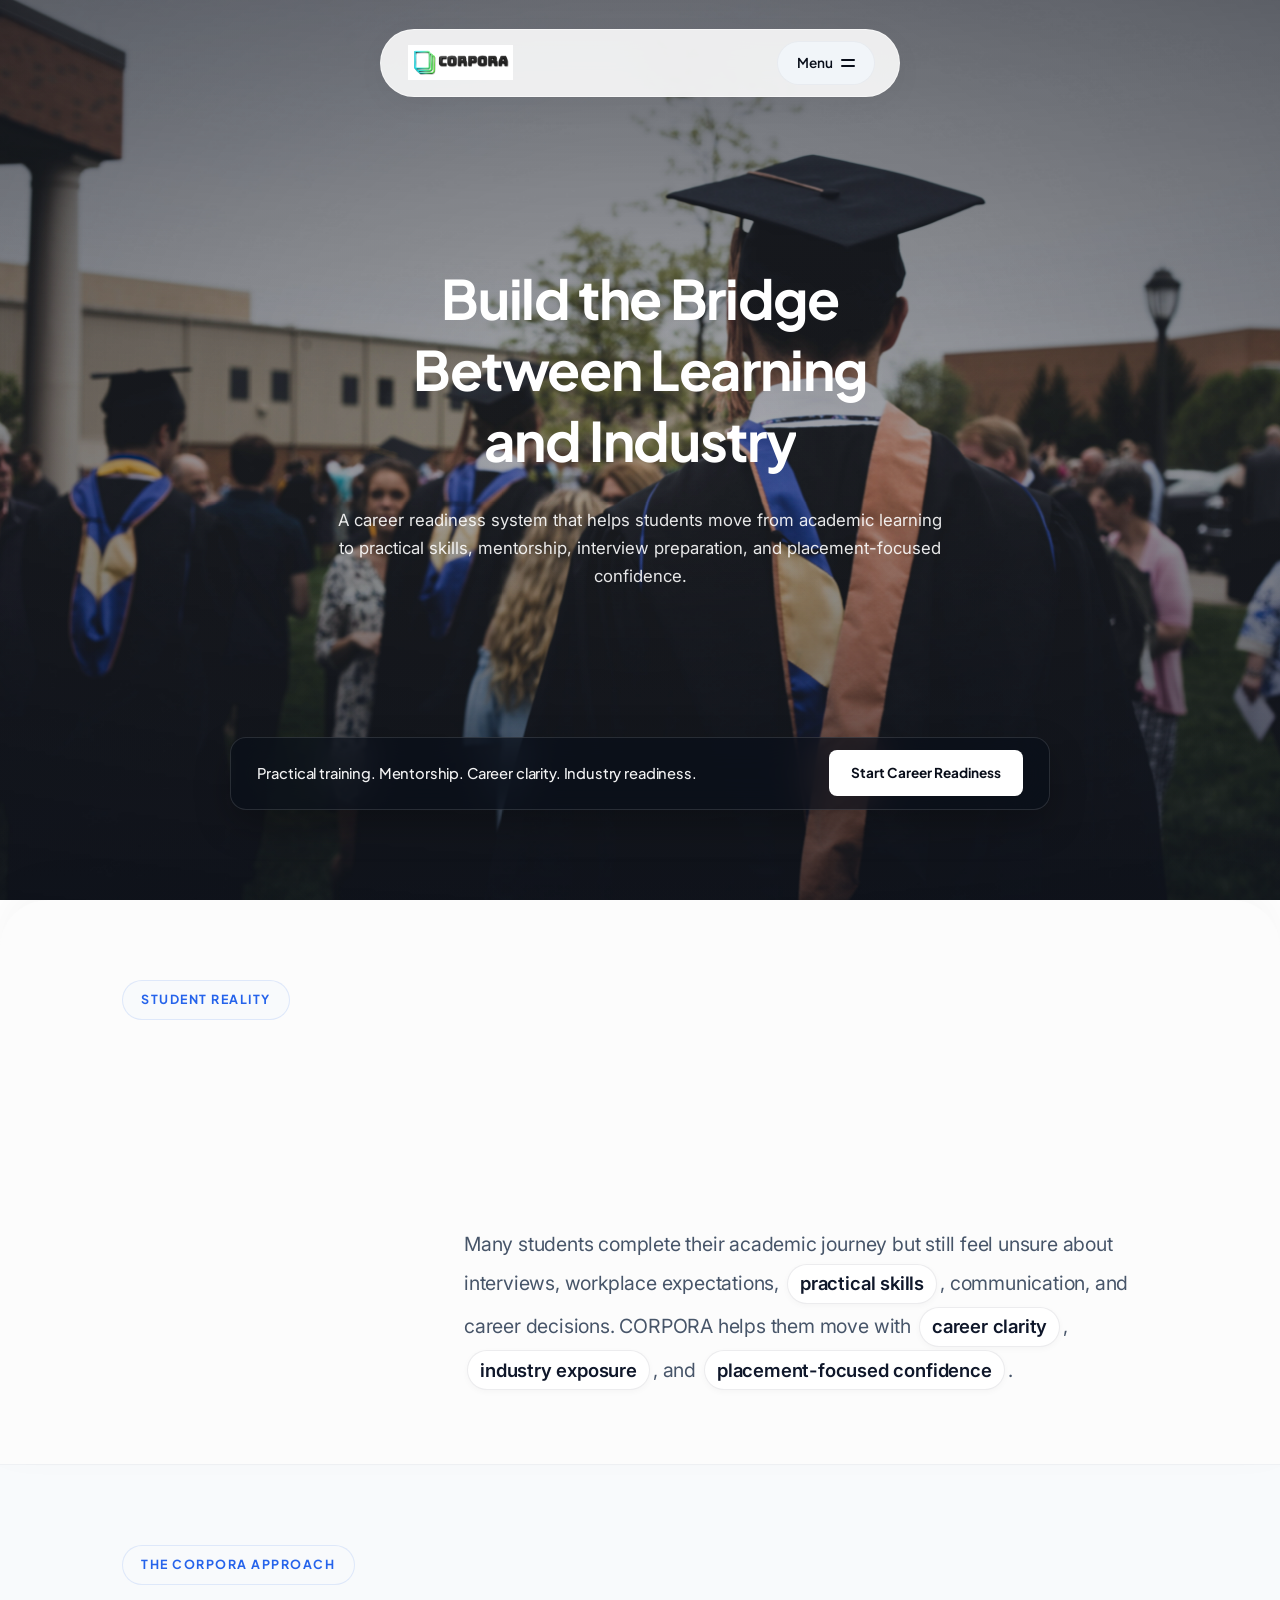
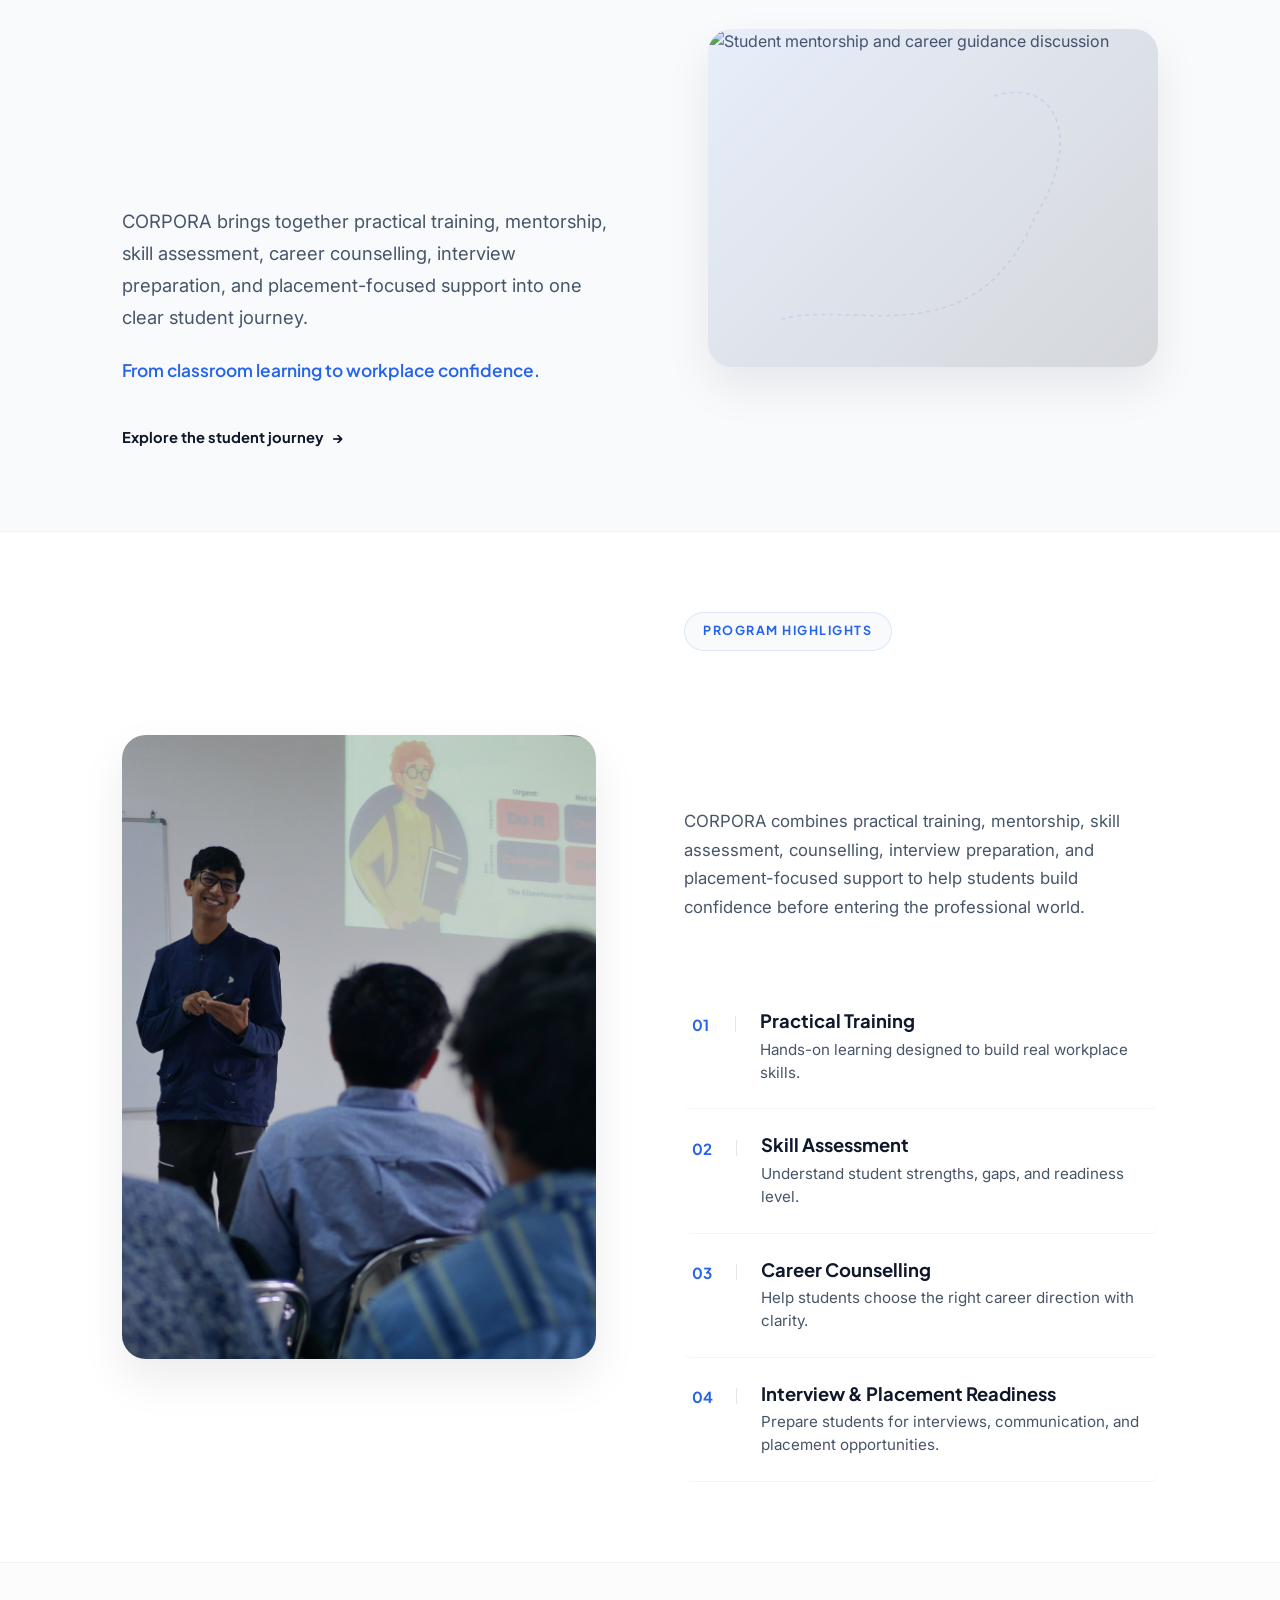
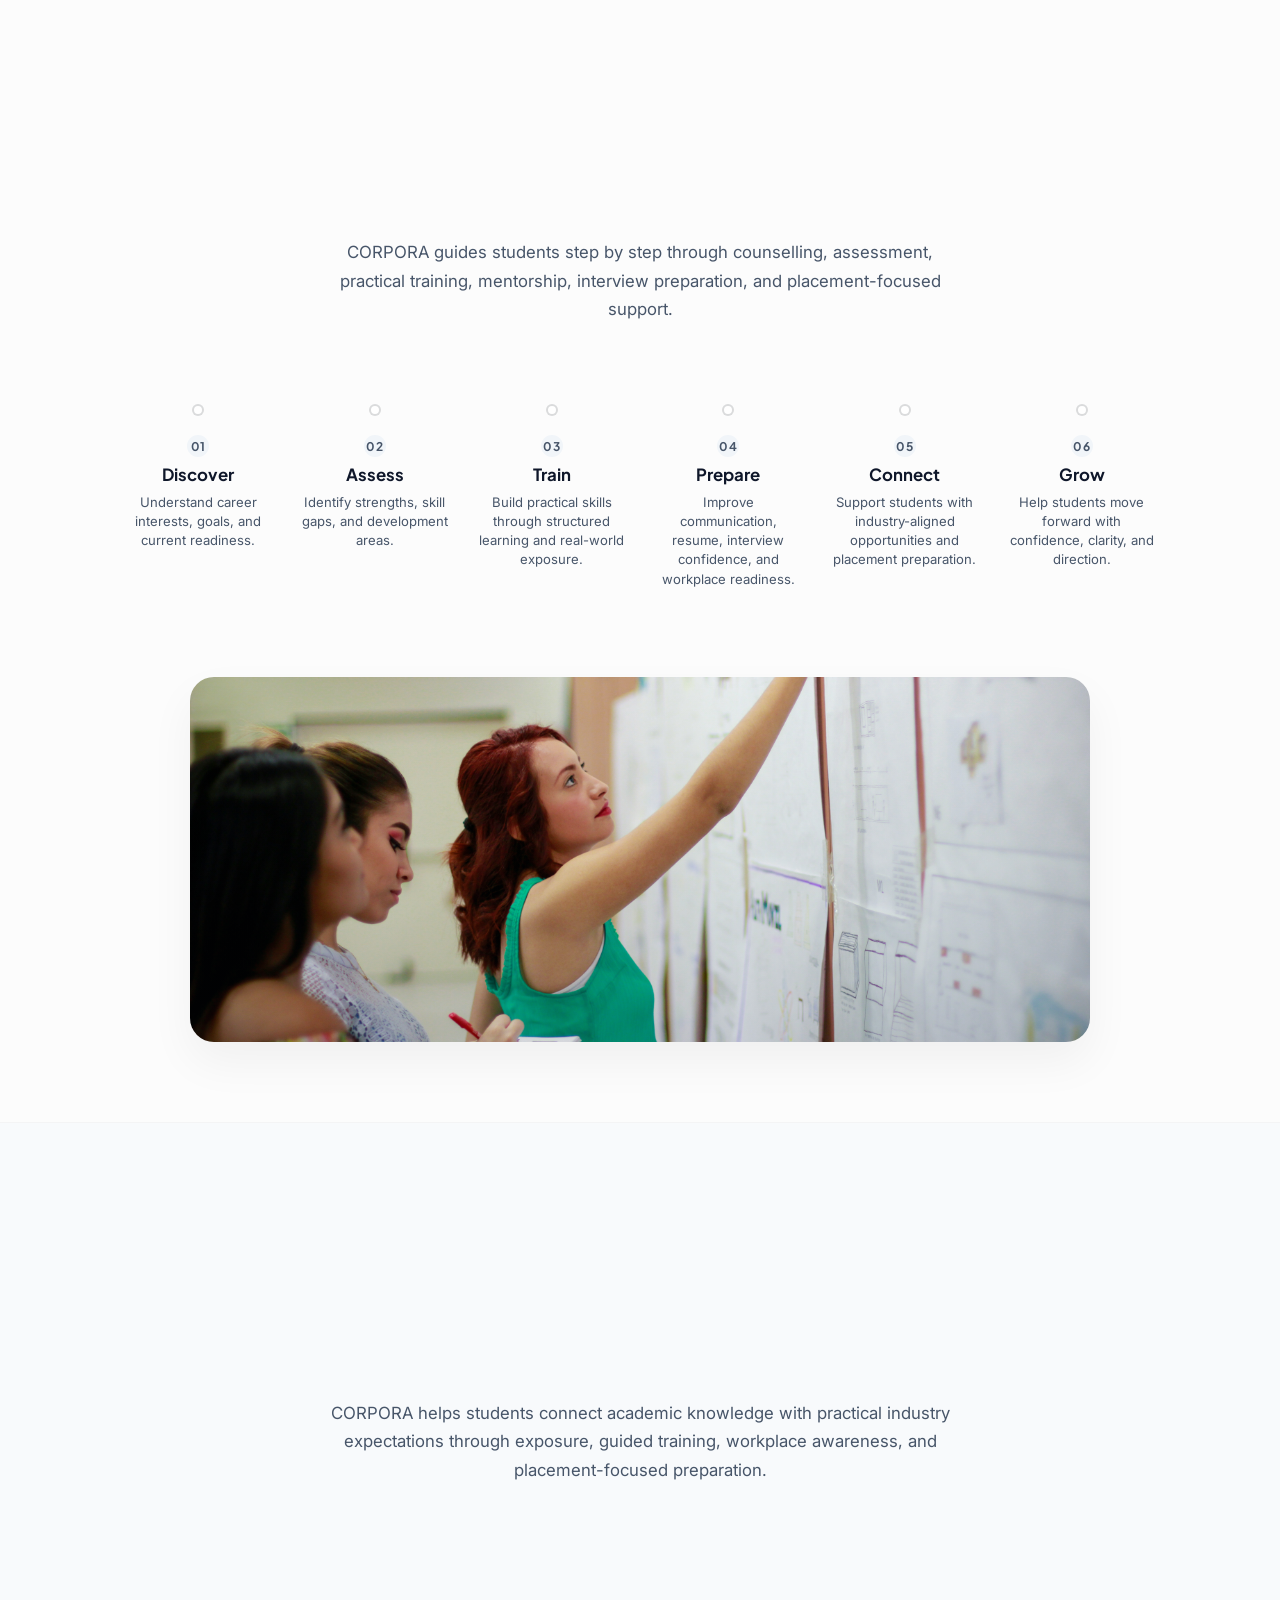
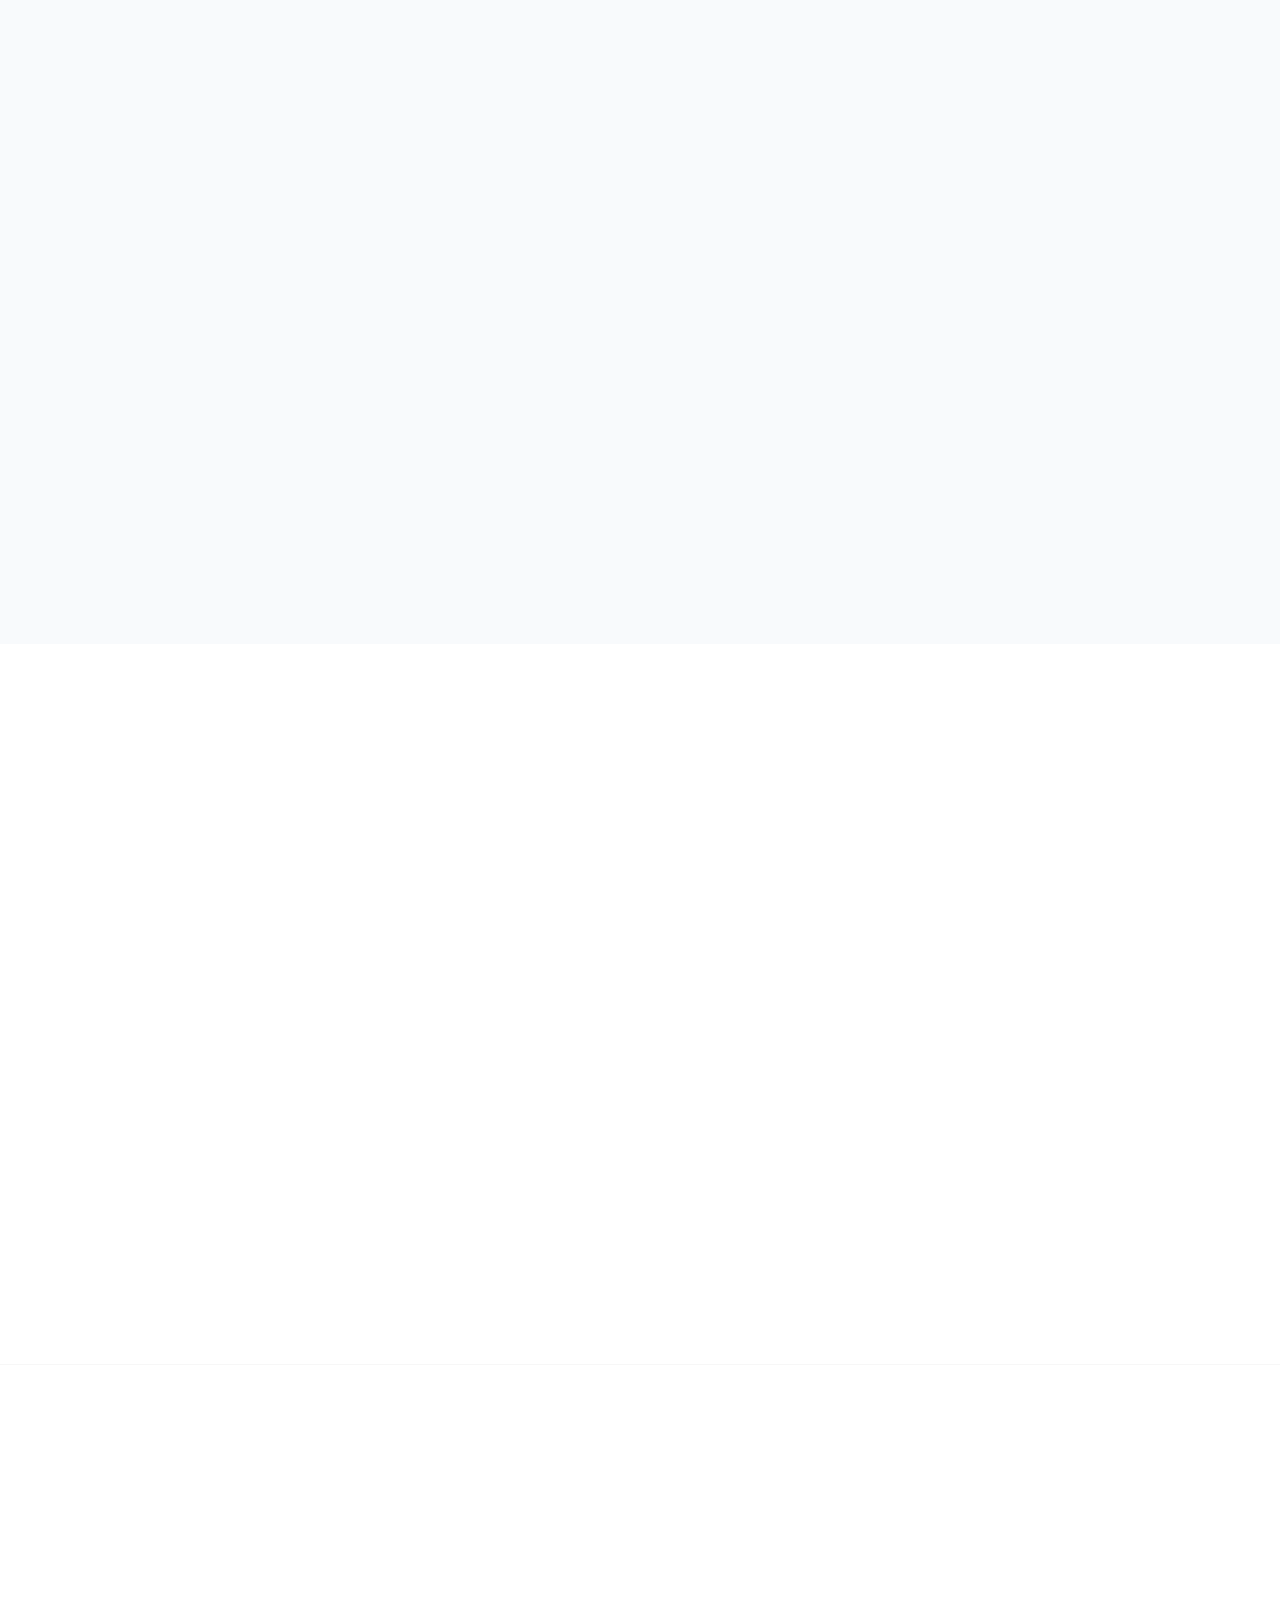
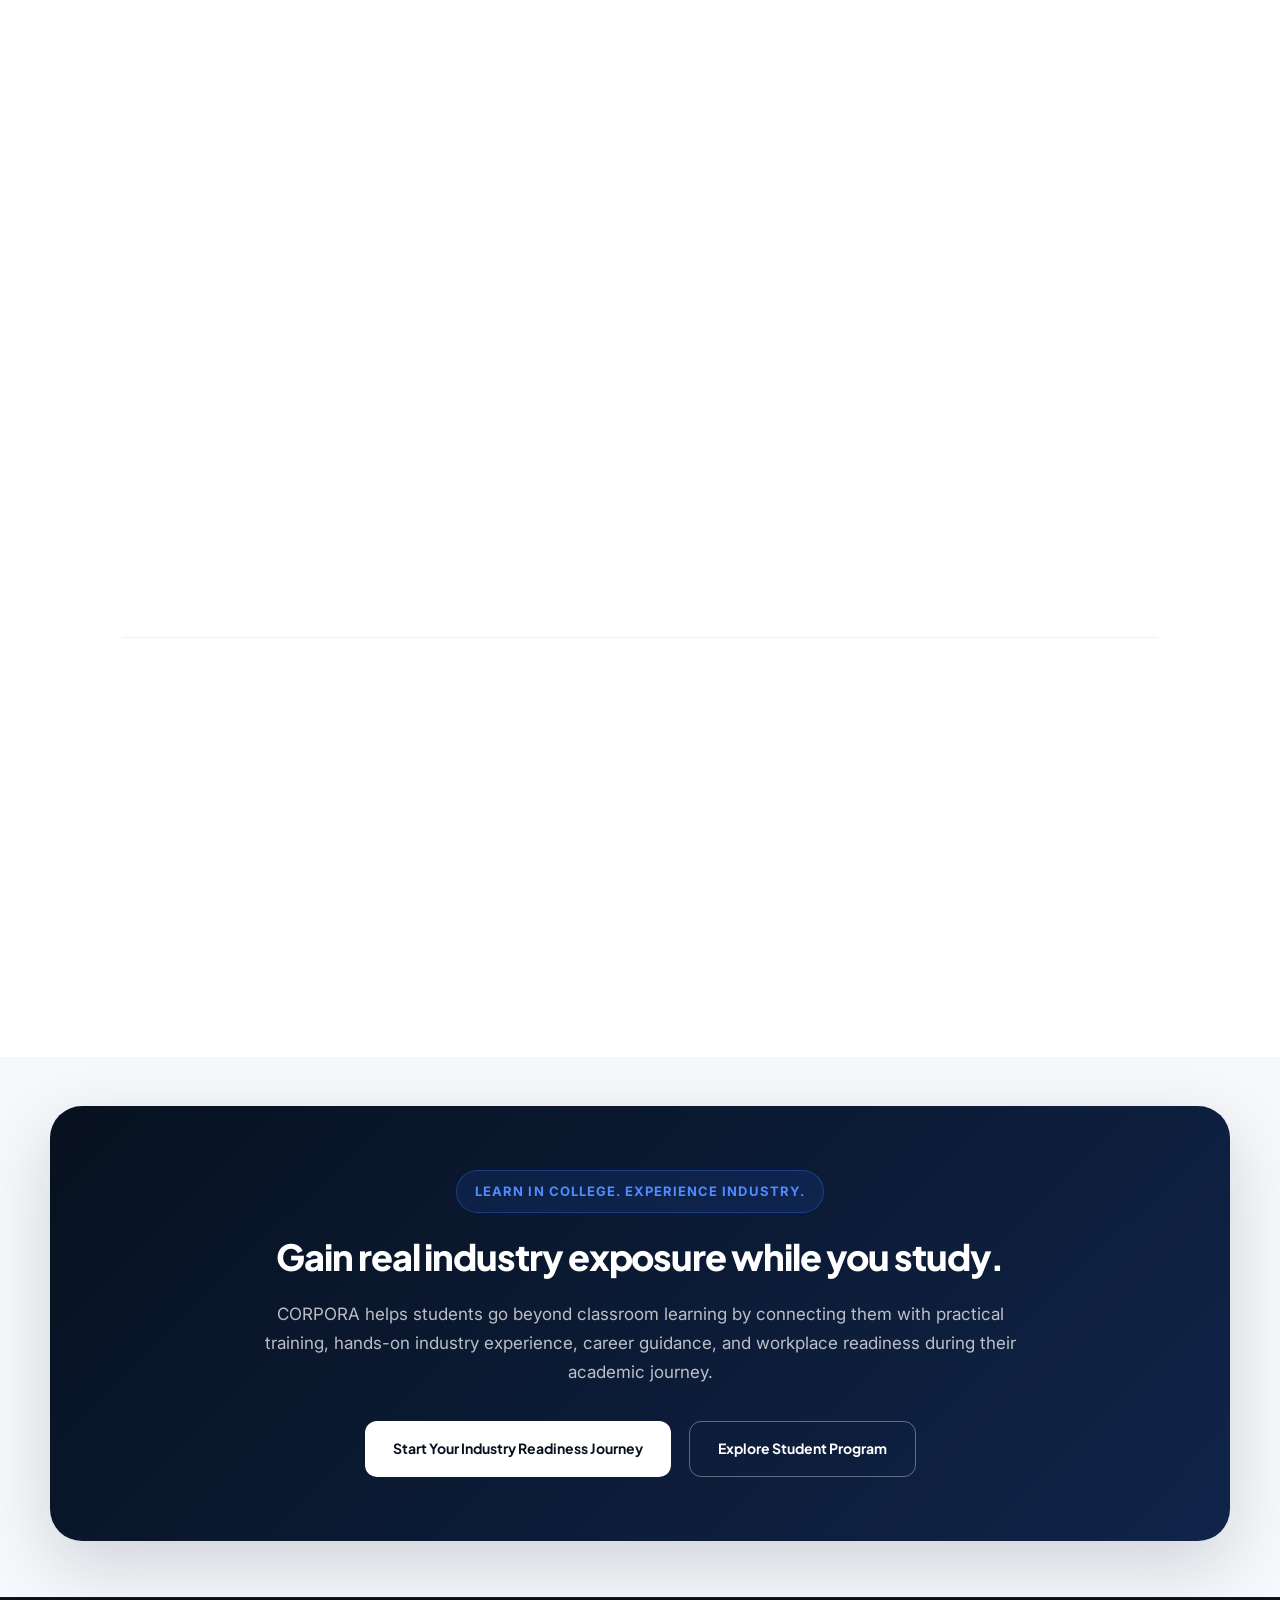
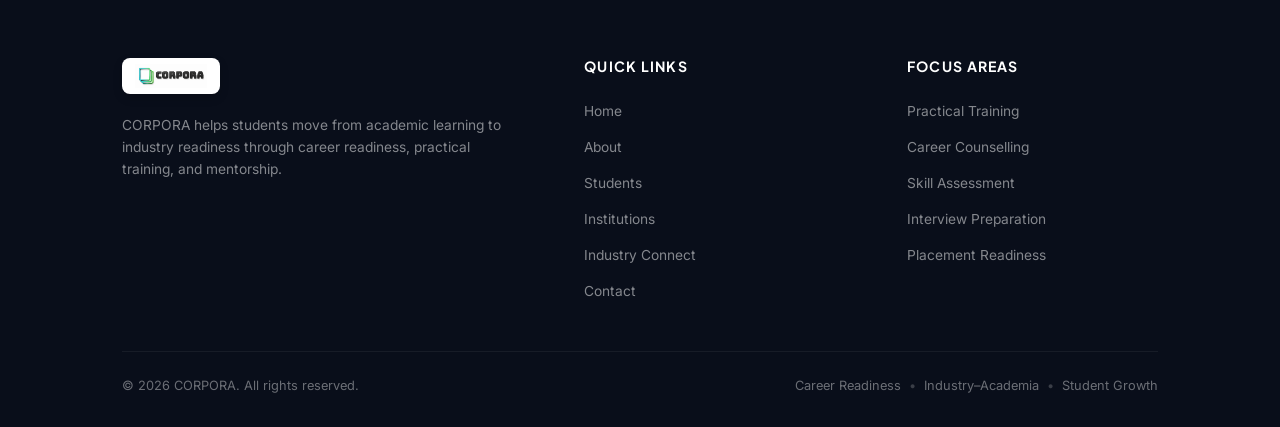
==== commit 6e3205c0: "Add files via upload" ====
--- a/index.html
+++ b/index.html
@@ -9,7 +9,7 @@
   <title>CORPORA | Build the Bridge Between Learning and Industry</title>
   
   <!-- Favicon -->
-  <link rel="icon" type="image/png" href="Images and Media/corpora-logo.png.png">
+  <link rel="icon" type="image/png" href="assets/images/corpora-logo.png.png">
 
   <!-- Style File -->
   <link rel="stylesheet" href="style.css">
@@ -21,7 +21,7 @@
     <header class="header-pill" id="main-pill-header">
       <!-- Logo -->
       <a href="index.html" class="logo-link" id="header-logo-link">
-        <img src="Images and Media/corpora-logo.png.png" alt="CORPORA Logo" class="logo-img" id="header-logo-img">
+        <img src="assets/images/corpora-logo.png.png" alt="CORPORA Logo" class="logo-img" id="header-logo-img">
       </a>
       
       <!-- Menu Toggle Action -->
@@ -54,7 +54,7 @@
     <section id="home" class="hero-fullscreen">
       <!-- Full-screen Background Visual treatment -->
       <div class="hero-bg-wrapper">
-        <img src="Images and Media/hero-student-career-readiness.jpg.jpg" alt="Student career readiness bridging learning and industry" class="hero-bg-image" id="hero-background-img">
+        <img src="assets/images/hero-student-career-readiness.jpg.jpg" alt="Student career readiness bridging learning and industry" class="hero-bg-image" id="hero-background-img">
         <div class="hero-overlay-gradient"></div>
       </div>
 
@@ -152,7 +152,7 @@
             </svg>
             
             <div class="solution-image-wrapper">
-              <img src="Images and Media/other supporting images/student-mentorship-discussion-01.jpg.jpg" alt="Student mentorship and career guidance discussion" class="solution-img" id="solution-img-block">
+              <img src="assets/images/other supporting images/student-mentorship-discussion-01.jpg.jpg" alt="Student mentorship and career guidance discussion" class="solution-img" id="solution-img-block">
               <div class="solution-image-overlay"></div>
             </div>
           </div>
@@ -184,7 +184,7 @@
           <!-- Image (Area: image) -->
           <div class="highlights-image-wrapper" id="highlights-image-block">
             <div class="highlights-image-inner">
-              <img src="Images and Media/practical-training-session.jpg.jpg" alt="Students in practical career training session" class="highlights-img" id="highlights-img-tag">
+              <img src="assets/images/practical-training-session.jpg.jpg" alt="Students in practical career training session" class="highlights-img" id="highlights-img-tag">
               <div class="highlights-image-overlay"></div>
             </div>
           </div>
@@ -312,7 +312,7 @@
         <!-- Supporting visual below the path -->
         <div class="journey-image-wrapper" id="journey-image-block">
           <div class="journey-image-inner">
-            <img src="Images and Media/student-career-counselling.jpg.jpg" alt="Student career counselling and readiness pathway guidance" class="journey-img" id="journey-img-tag">
+            <img src="assets/images/student-career-counselling.jpg.jpg" alt="Student career counselling and readiness pathway guidance" class="journey-img" id="journey-img-tag">
             <div class="journey-image-overlay"></div>
           </div>
         </div>
@@ -345,7 +345,7 @@
           <!-- Left side: Large Feature Image Card -->
           <a href="about.html#hands-on-learning" class="exposure-feature-card" id="exposure-feature-card-block" aria-label="Learn more about hands-on learning">
             <div class="image-zoom-container">
-              <img src="Images and Media/industry-hands-on-learning-01.jpg" alt="Hands-on industry training session" class="grid-img">
+              <img src="assets/images/industry-hands-on-learning-01.jpg" alt="Hands-on industry training session" class="grid-img">
               <div class="grid-img-overlay"></div>
             </div>
             <p class="grid-caption">01 / Hands-on learning</p>
@@ -356,7 +356,7 @@
             <!-- Supporting card 1 -->
             <a href="about.html#technical-skill-exposure" class="exposure-supporting-card" aria-label="Learn more about technical skill exposure">
               <div class="image-zoom-container">
-                <img src="Images and Media/industry-technical-skill-exposure-01.jpg" alt="Technical skill exposure session" class="grid-img">
+                <img src="assets/images/industry-technical-skill-exposure-01.jpg" alt="Technical skill exposure session" class="grid-img">
                 <div class="grid-img-overlay"></div>
               </div>
               <p class="grid-caption">02 / Technical skill exposure</p>
@@ -365,7 +365,7 @@
             <!-- Supporting card 2 -->
             <a href="about.html#workplace-safety-awareness" class="exposure-supporting-card" aria-label="Learn more about workplace safety awareness">
               <div class="image-zoom-container">
-                <img src="Images and Media/industry-workplace-safety-awareness-01.jpg" alt="Workplace safety awareness briefing" class="grid-img">
+                <img src="assets/images/industry-workplace-safety-awareness-01.jpg" alt="Workplace safety awareness briefing" class="grid-img">
                 <div class="grid-img-overlay"></div>
               </div>
               <p class="grid-caption">03 / Workplace safety awareness</p>
@@ -374,7 +374,7 @@
             <!-- Supporting card 3 -->
             <a href="about.html#team-production-understanding" class="exposure-supporting-card" aria-label="Learn more about team and production understanding">
               <div class="image-zoom-container">
-                <img src="Images and Media/industry-team-production-understanding-01.jpg" alt="Team and production understanding review" class="grid-img">
+                <img src="assets/images/industry-team-production-understanding-01.jpg" alt="Team and production understanding review" class="grid-img">
                 <div class="grid-img-overlay"></div>
               </div>
               <p class="grid-caption">04 / Team and production understanding</p>
@@ -433,7 +433,7 @@
           <!-- Right side: image wrapper -->
           <div class="home-founder-image-col">
             <div class="founder-image-wrap">
-              <img src="Images and Media/founder.jpg" alt="Col. Dr. B. D. Gupta" class="founder-image">
+              <img src="assets/images/founder.jpg" alt="Col. Dr. B. D. Gupta" class="founder-image">
               <div class="home-founder-image-glow"></div>
             </div>
           </div>
@@ -464,7 +464,7 @@
           <!-- 1. Left Card: Campus Learning -->
           <div class="loop-card campus-card">
             <div class="loop-card-image-wrap">
-              <img src="Images and Media/institution-campus-01.jpg" alt="Campus Learning environment" class="loop-card-img">
+              <img src="assets/images/institution-campus-01.jpg" alt="Campus Learning environment" class="loop-card-img">
             </div>
             <div class="loop-card-content">
               <h3 class="loop-card-title">Campus Learning</h3>
@@ -513,7 +513,7 @@
           <!-- 3. Right Card: Industry Exposure -->
           <div class="loop-card industry-card">
             <div class="loop-card-image-wrap">
-              <img src="Images and Media/industry-hands-on-training-02.jpg" alt="Industry hands-on training exposure" class="loop-card-img">
+              <img src="assets/images/industry-hands-on-training-02.jpg" alt="Industry hands-on training exposure" class="loop-card-img">
             </div>
             <div class="loop-card-content">
               <h3 class="loop-card-title">Industry Exposure</h3>
@@ -572,7 +572,7 @@
         <!-- Column 1: Brand Info -->
         <div class="footer-col brand-col">
           <a href="index.html" class="footer-logo-link logo-capsule">
-            <img src="Images and Media/corpora-logo.png.png" alt="CORPORA Logo" class="footer-logo-img">
+            <img src="assets/images/corpora-logo.png.png" alt="CORPORA Logo" class="footer-logo-img">
           </a>
           <p class="footer-description">
             CORPORA helps students move from academic learning to industry readiness through career readiness, practical training, and mentorship.
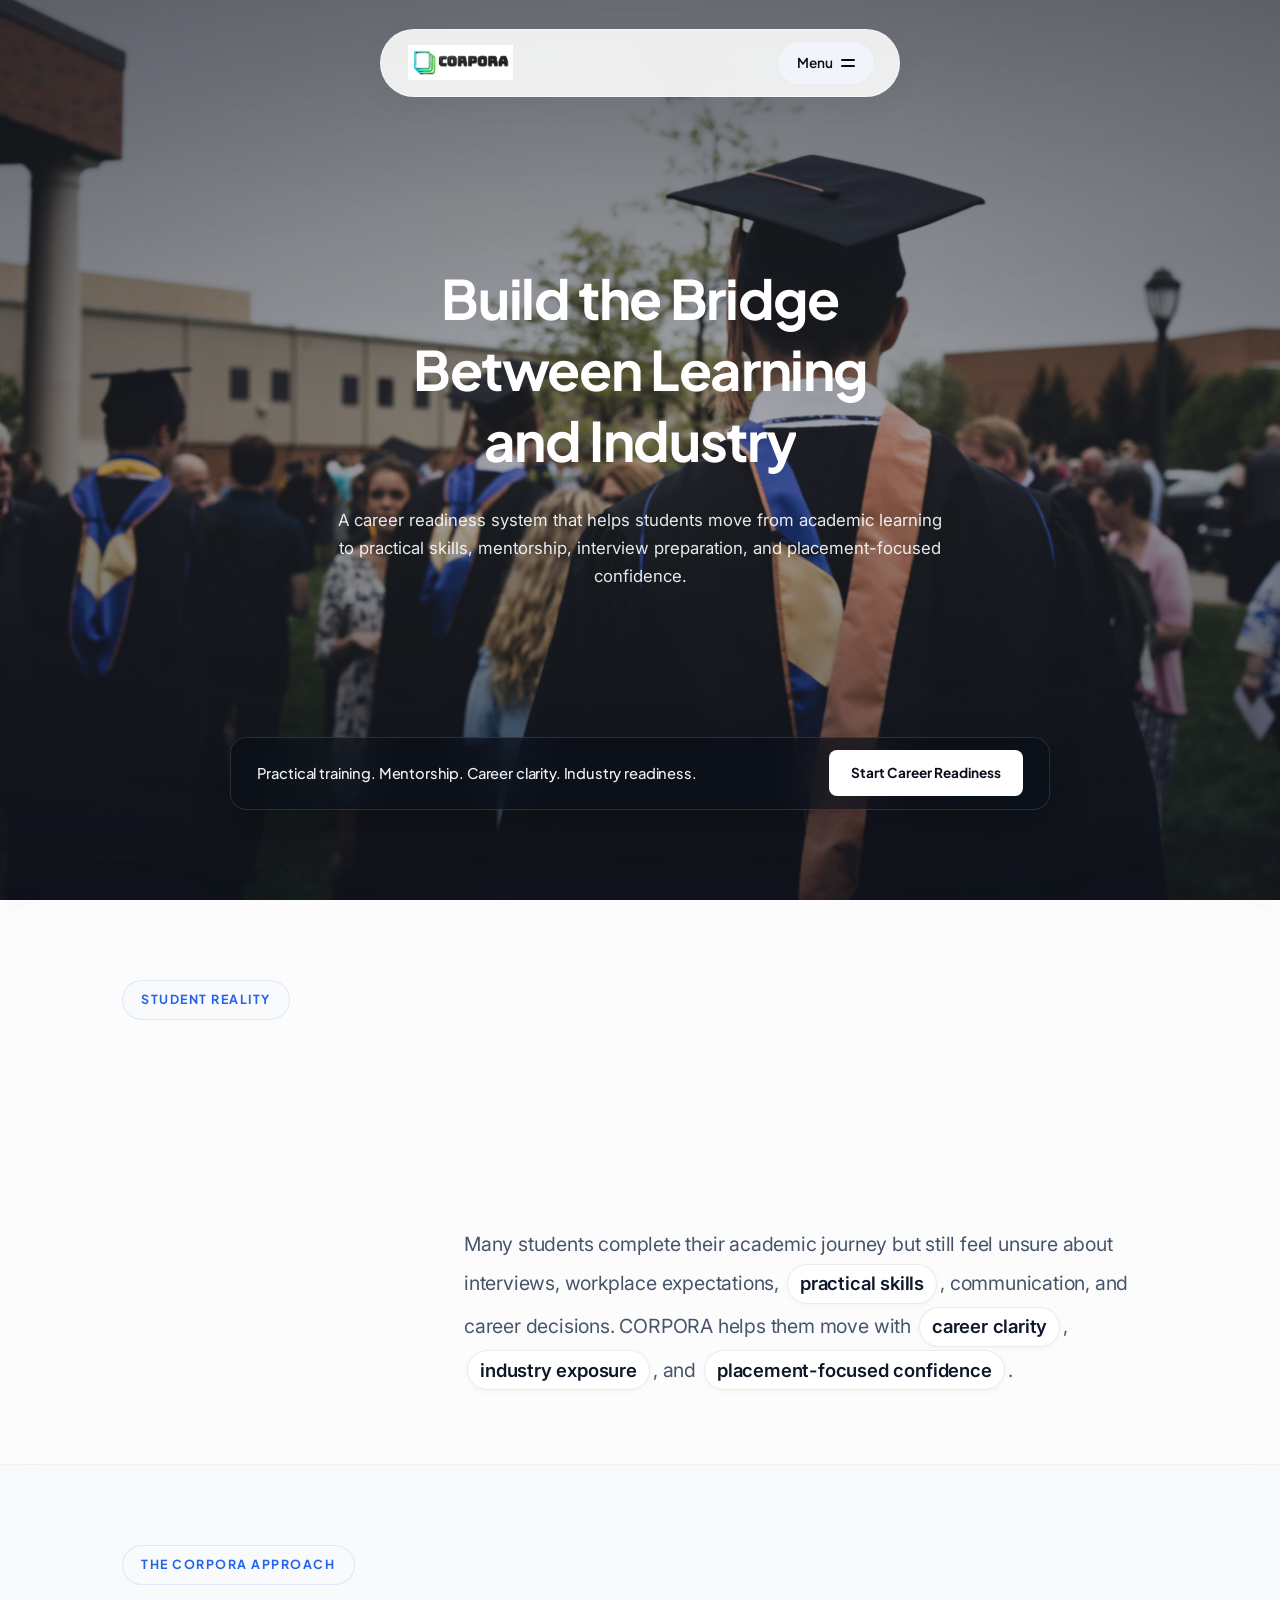
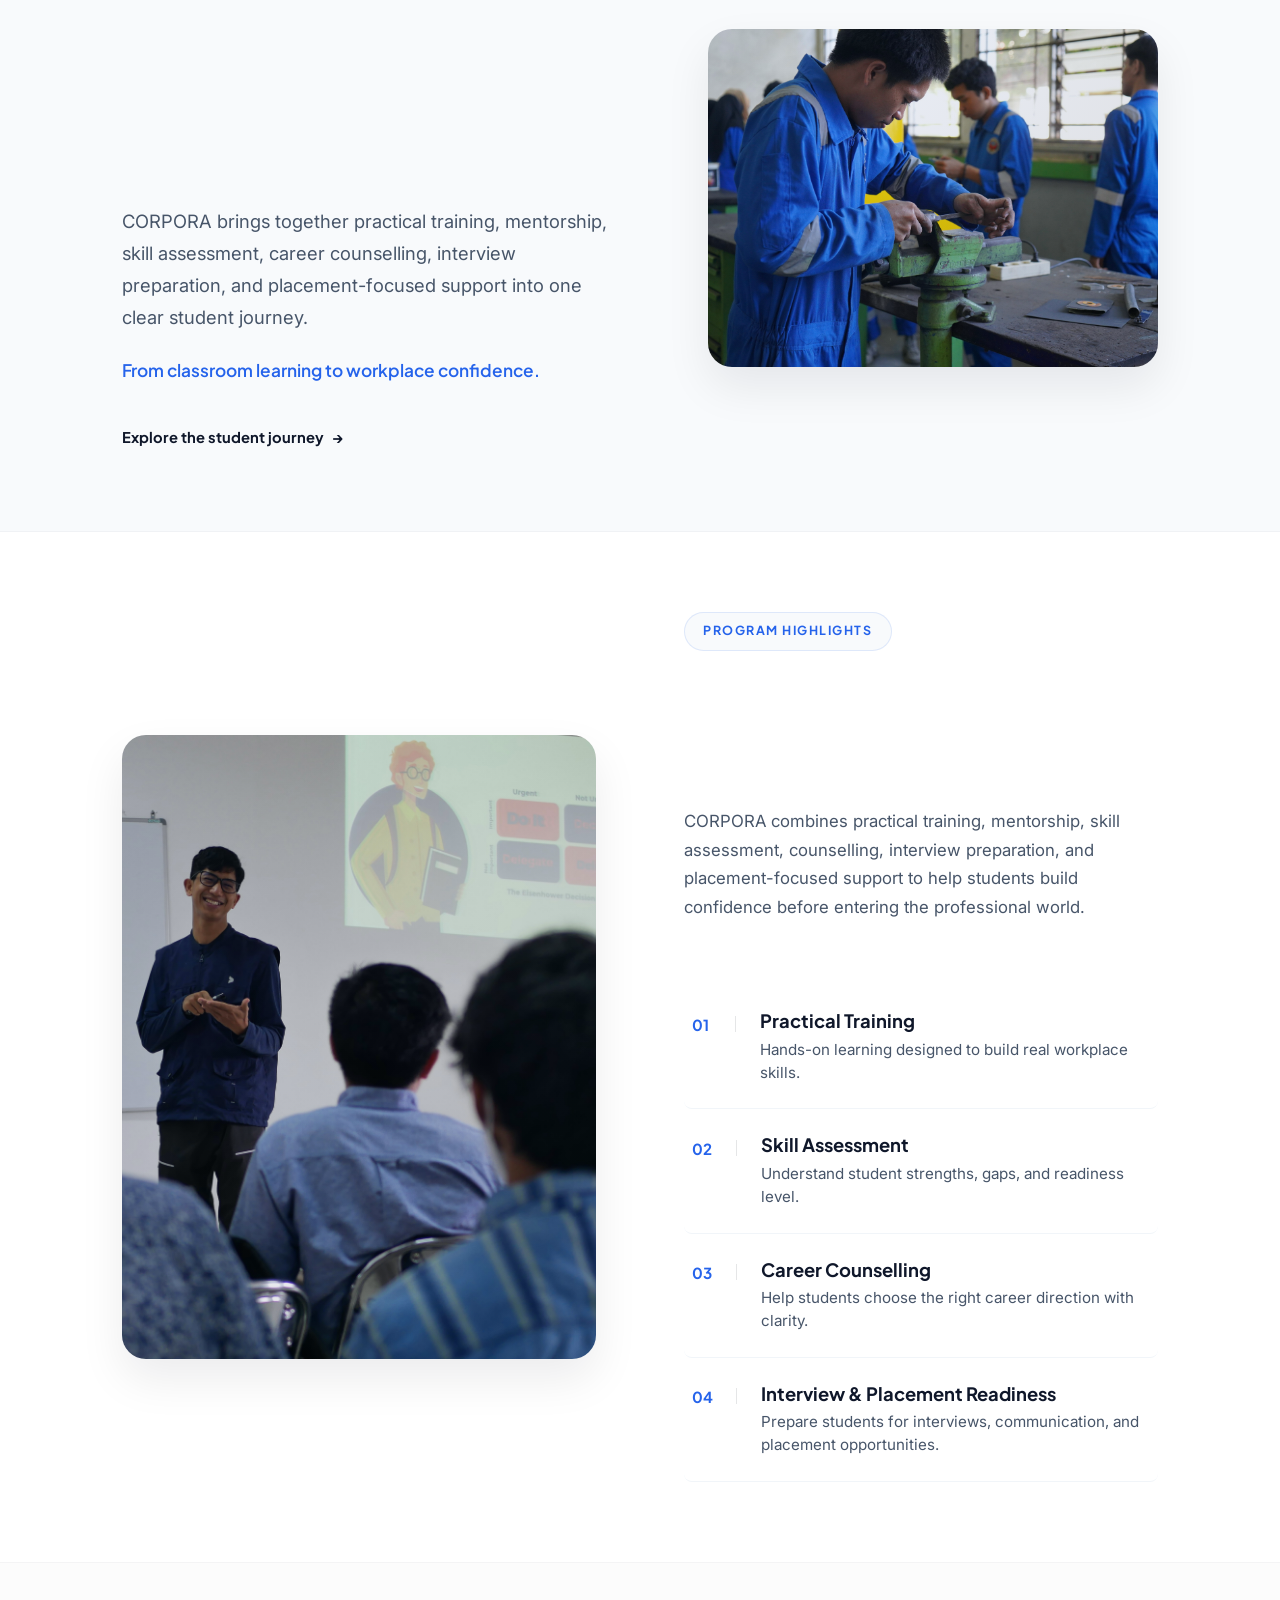
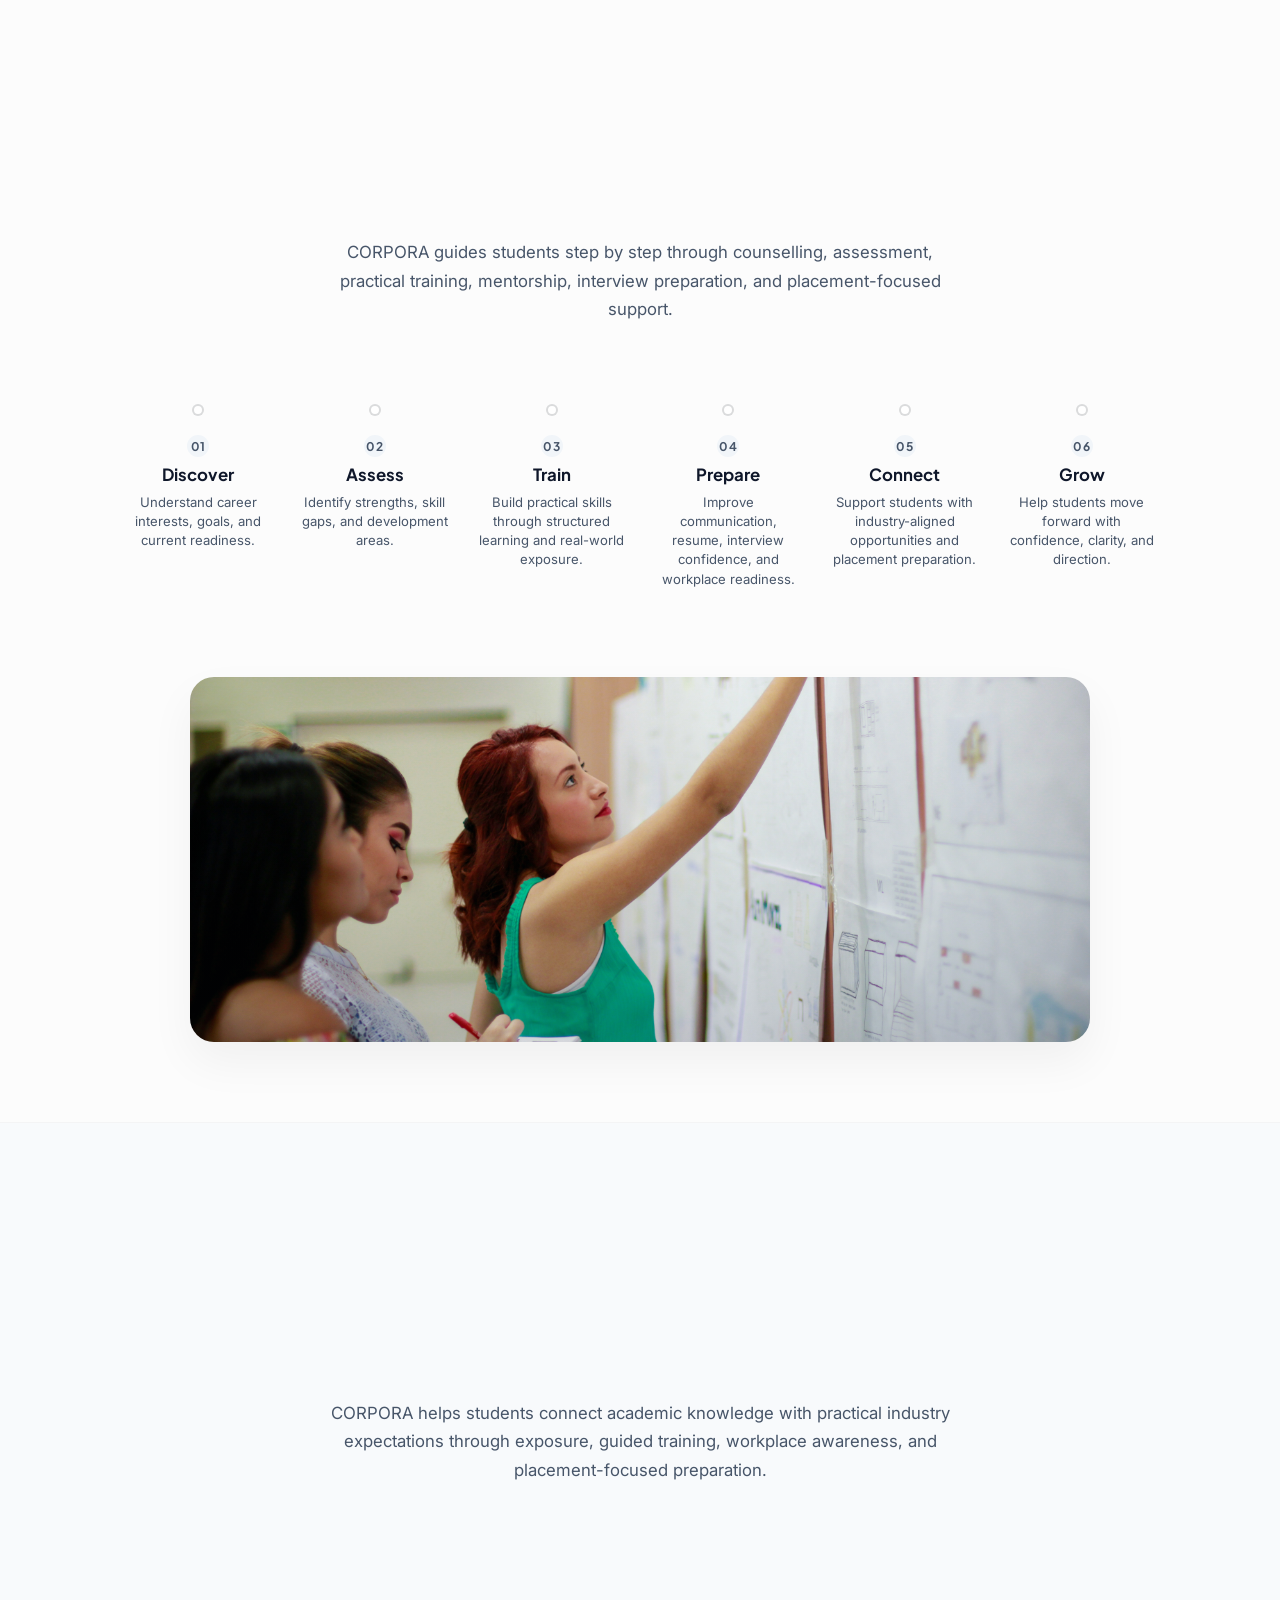
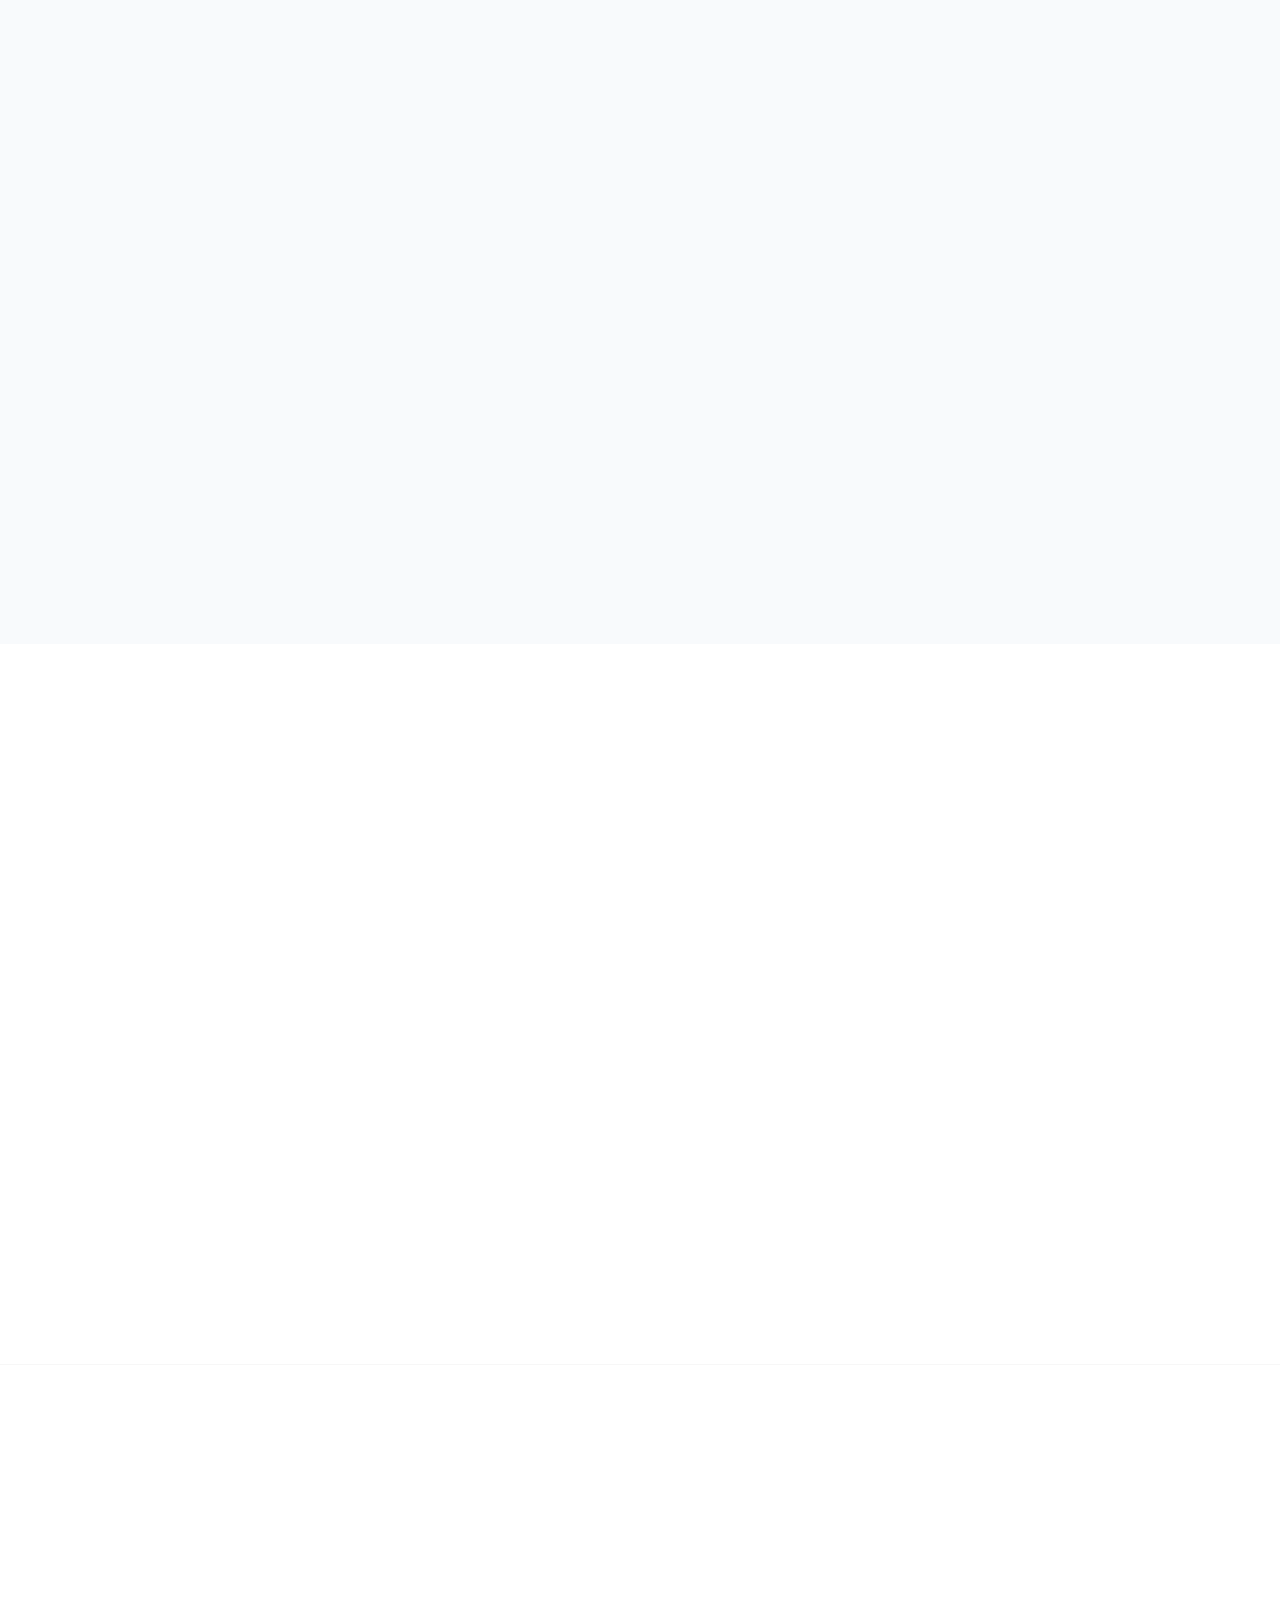
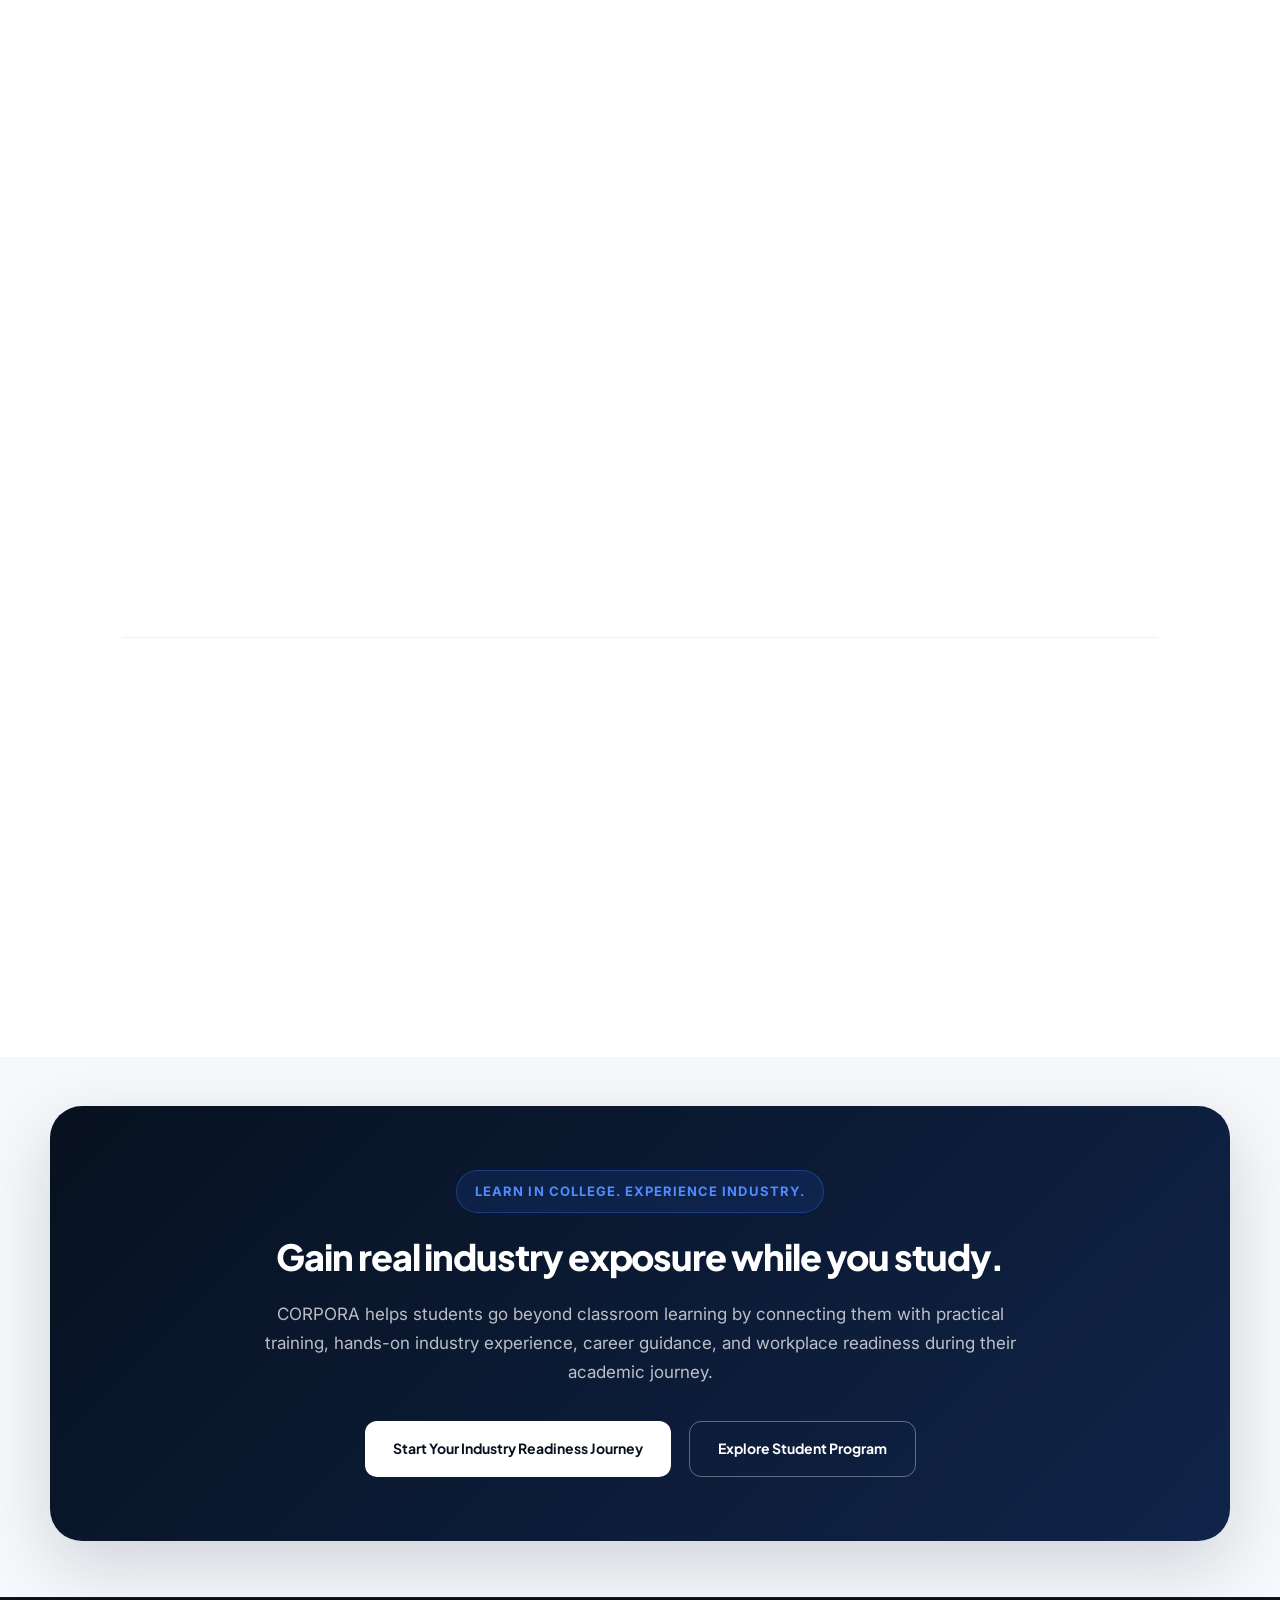
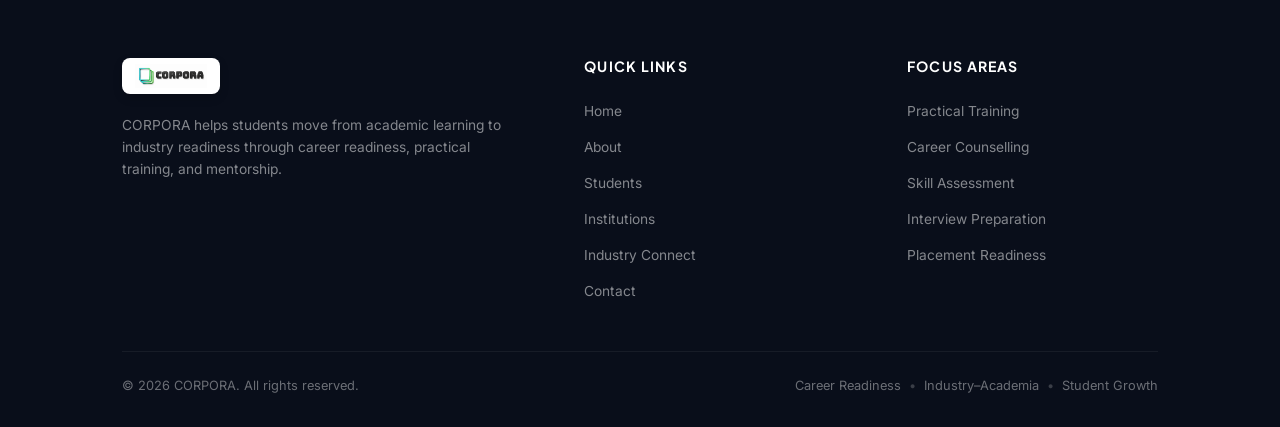
==== commit 0ae47f98: "Add files via upload" ====
--- a/index.html
+++ b/index.html
@@ -152,7 +152,7 @@
             </svg>
             
             <div class="solution-image-wrapper">
-              <img src="assets/images/other supporting images/student-mentorship-discussion-01.jpg.jpg" alt="Student mentorship and career guidance discussion" class="solution-img" id="solution-img-block">
+              <img src="assets/images/student-mentorship-discussion-01.jpg.jpg" alt="Student mentorship and career guidance discussion" class="solution-img" id="solution-img-block">
               <div class="solution-image-overlay"></div>
             </div>
           </div>
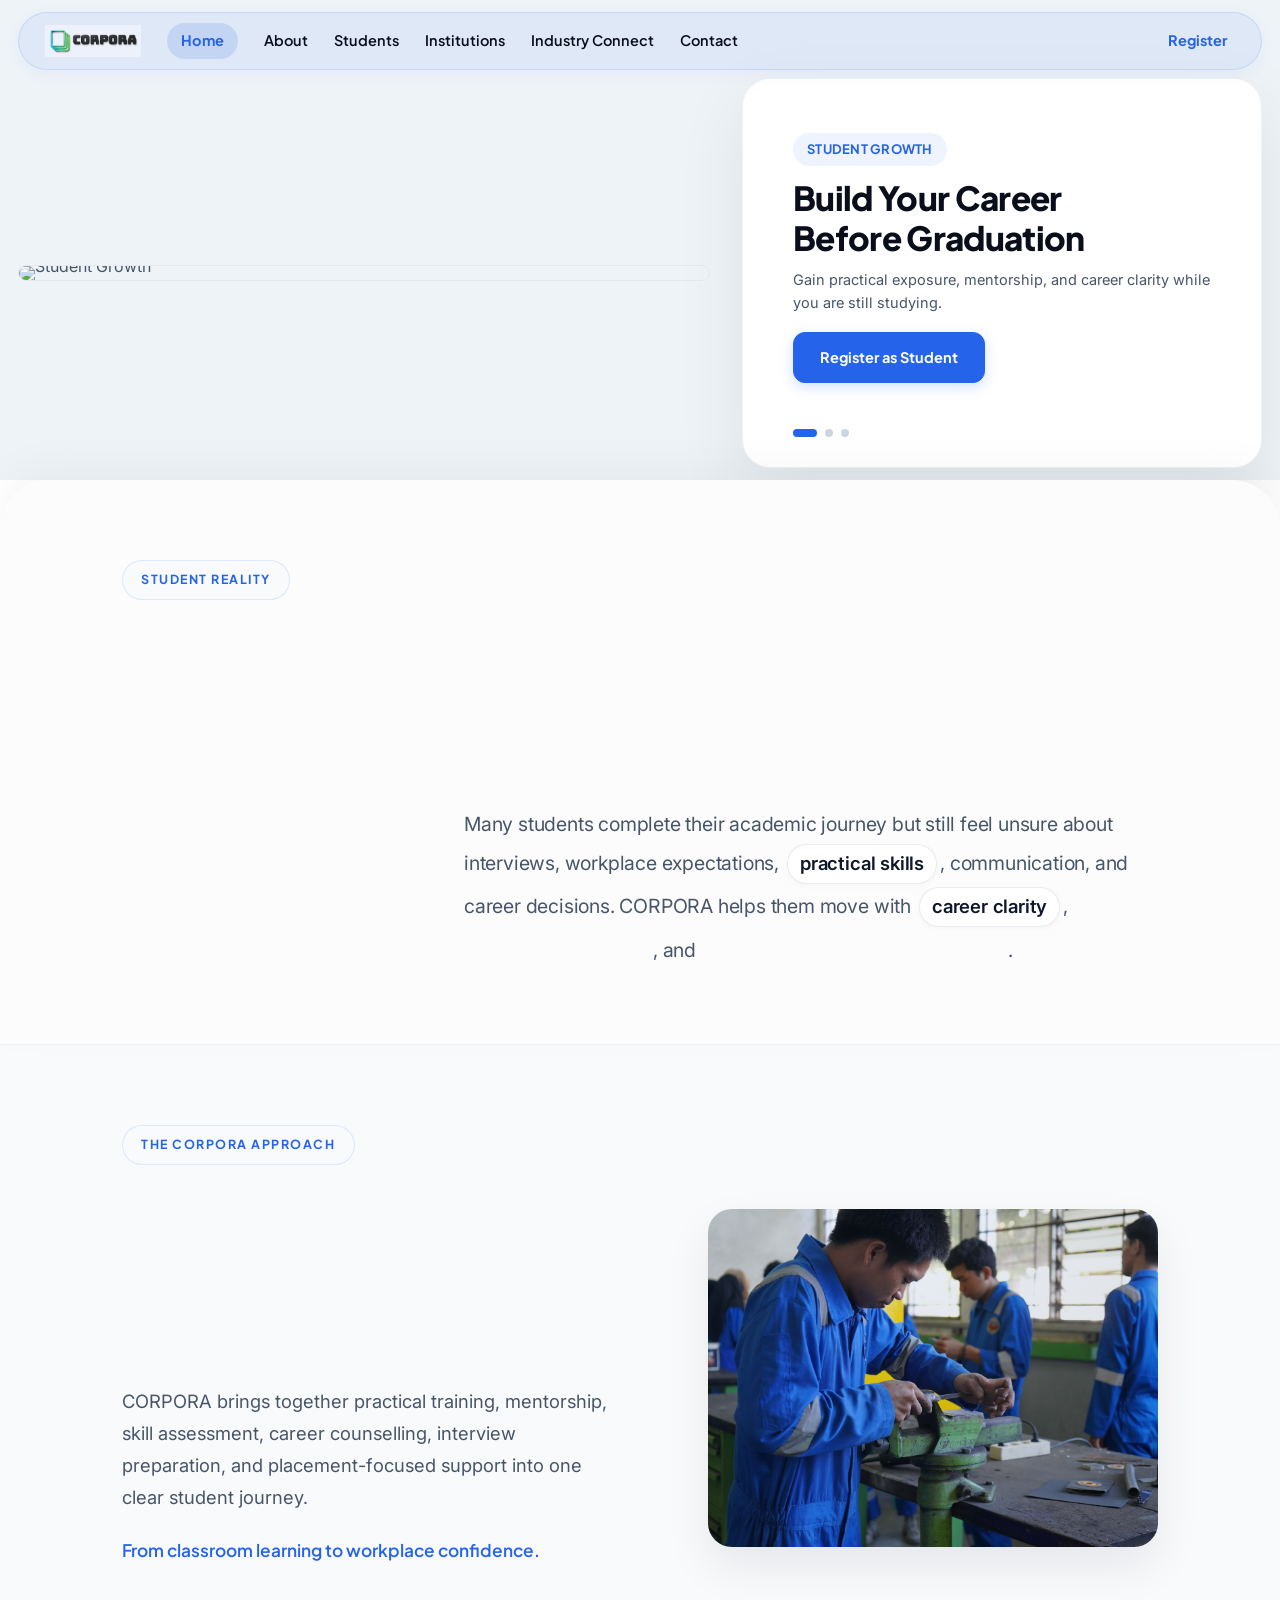
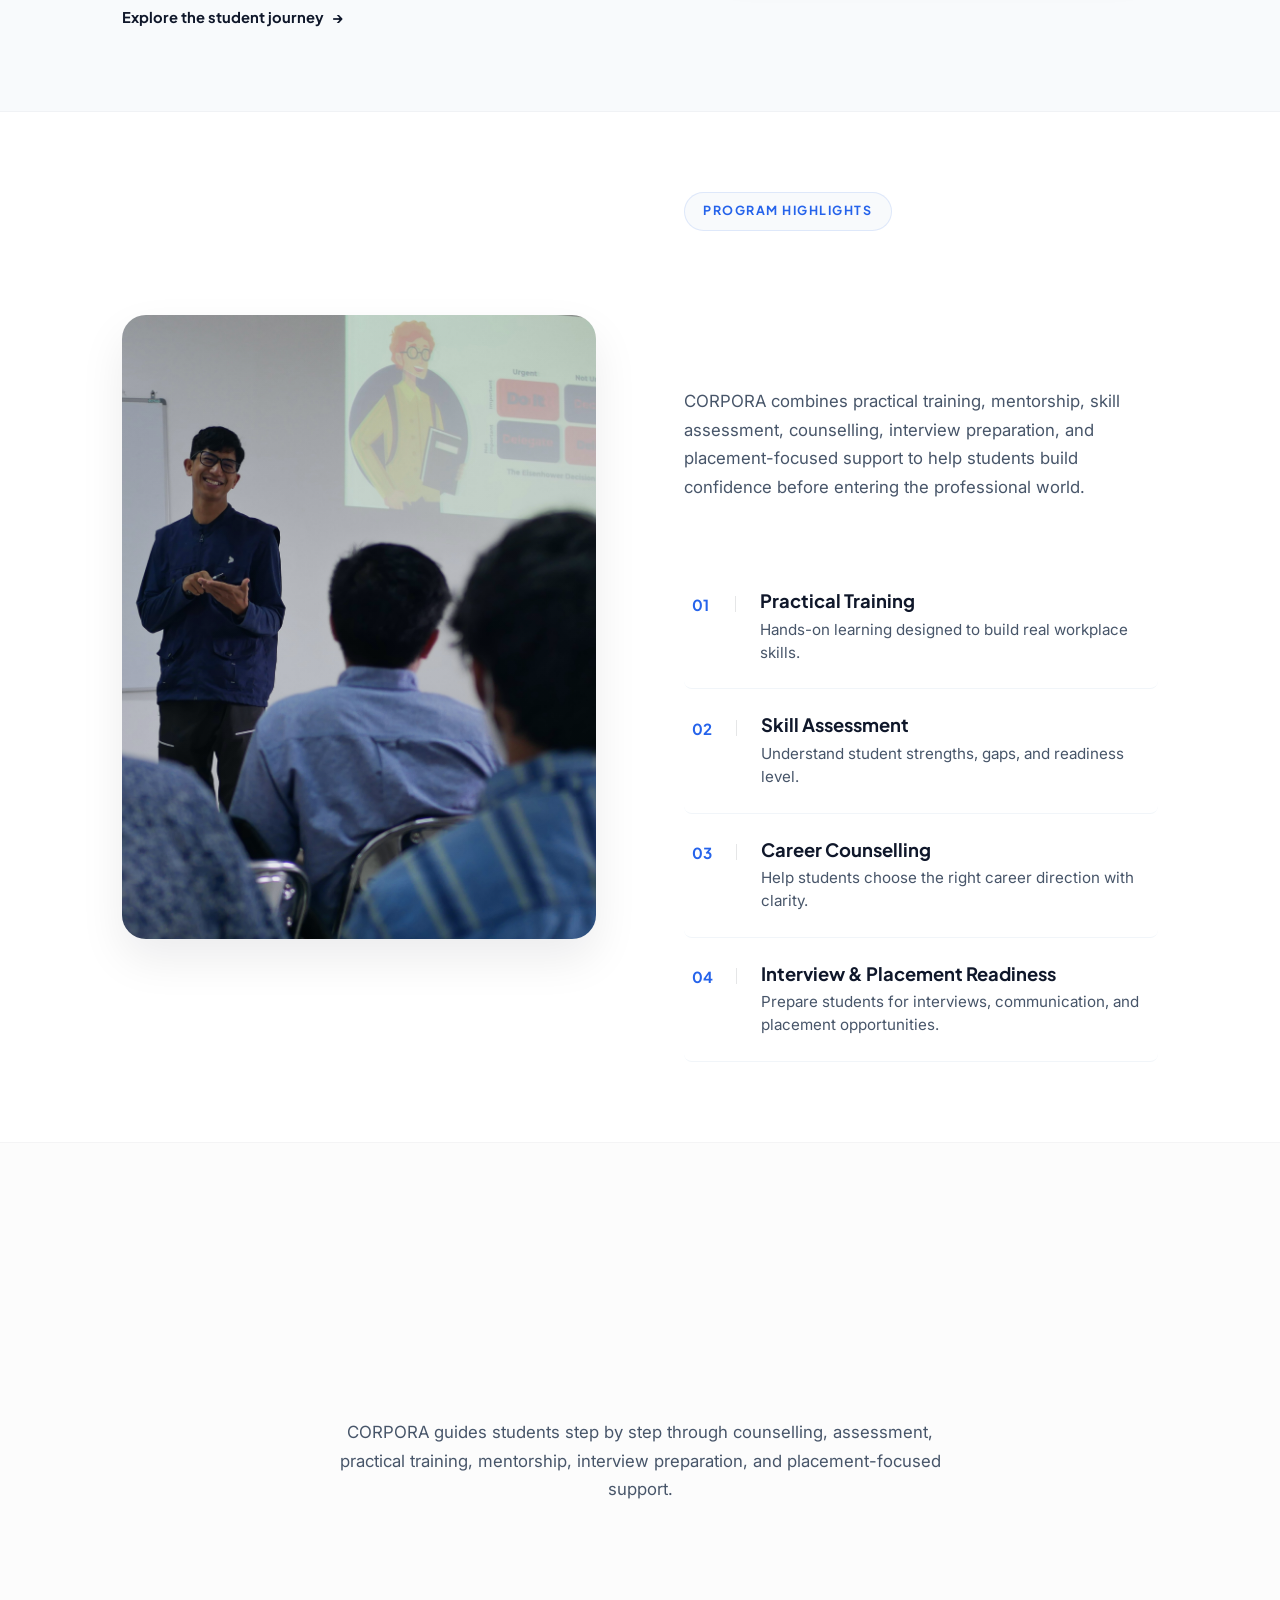
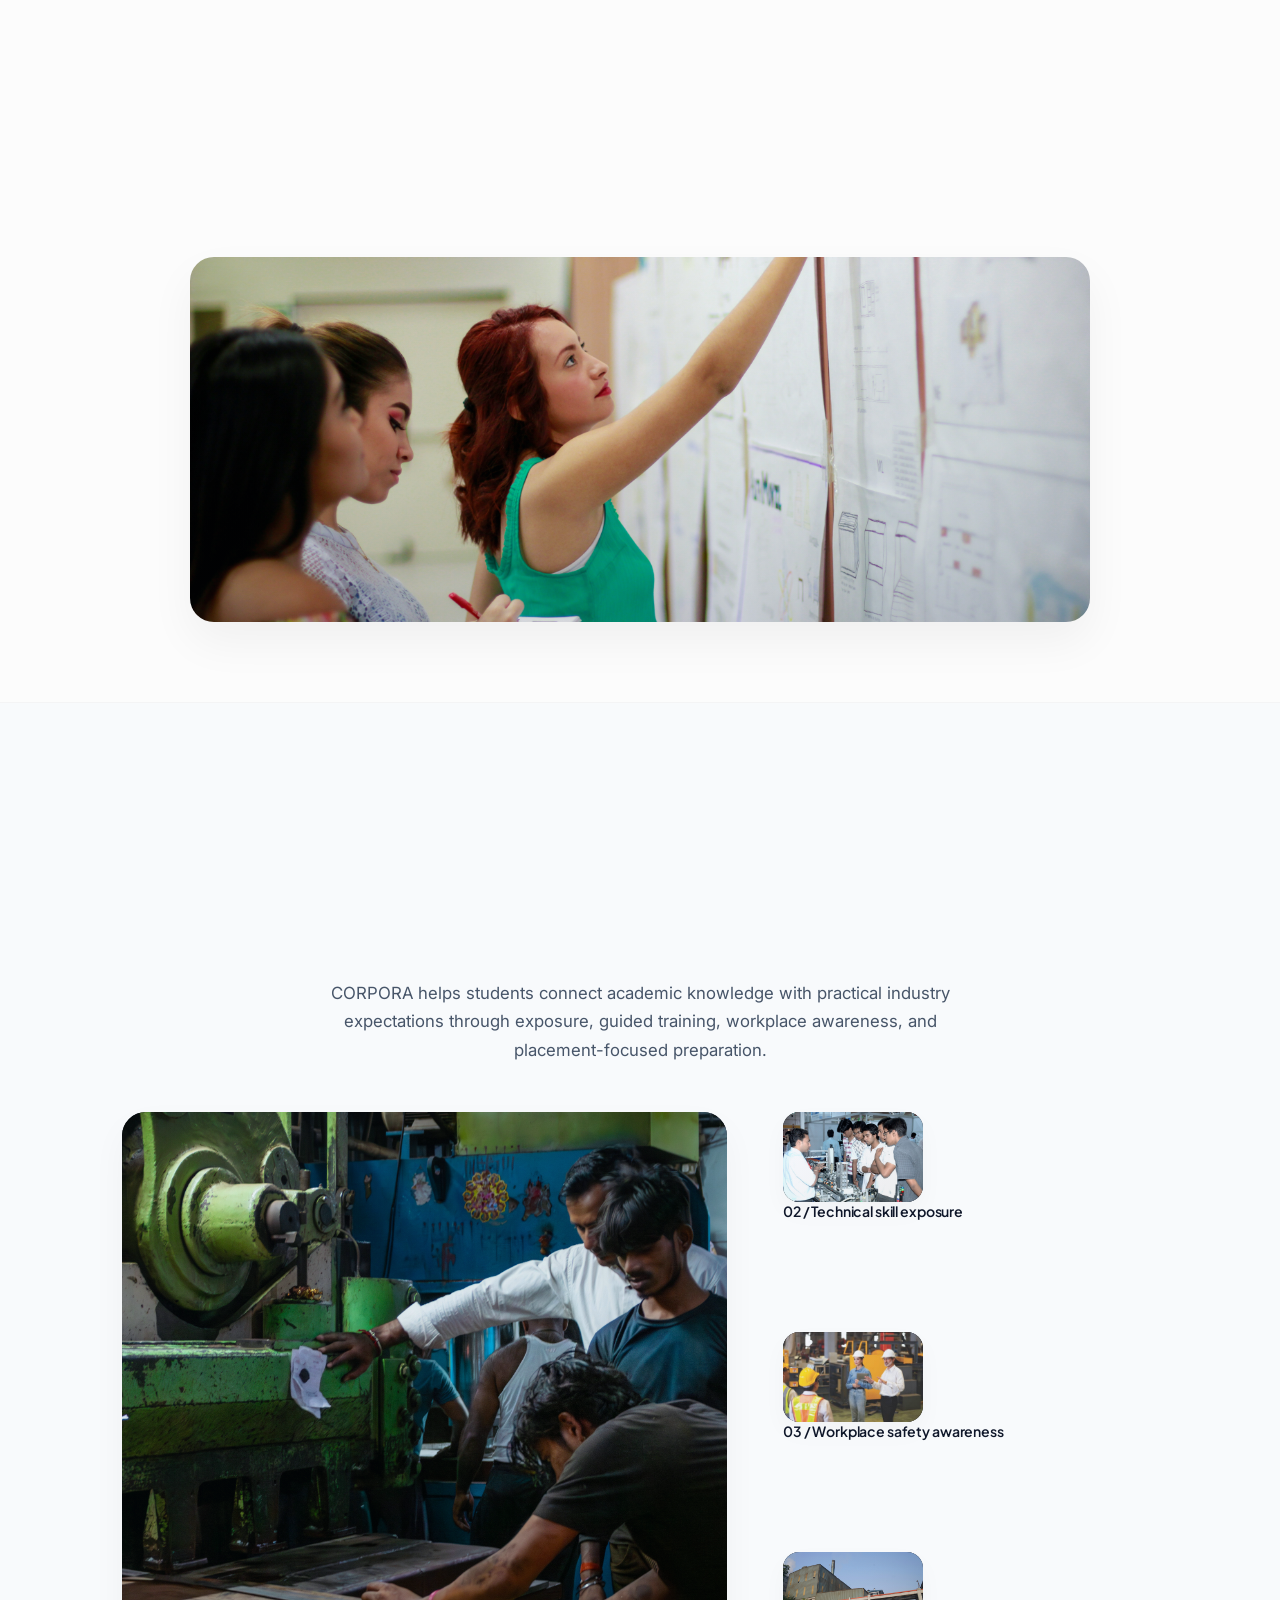
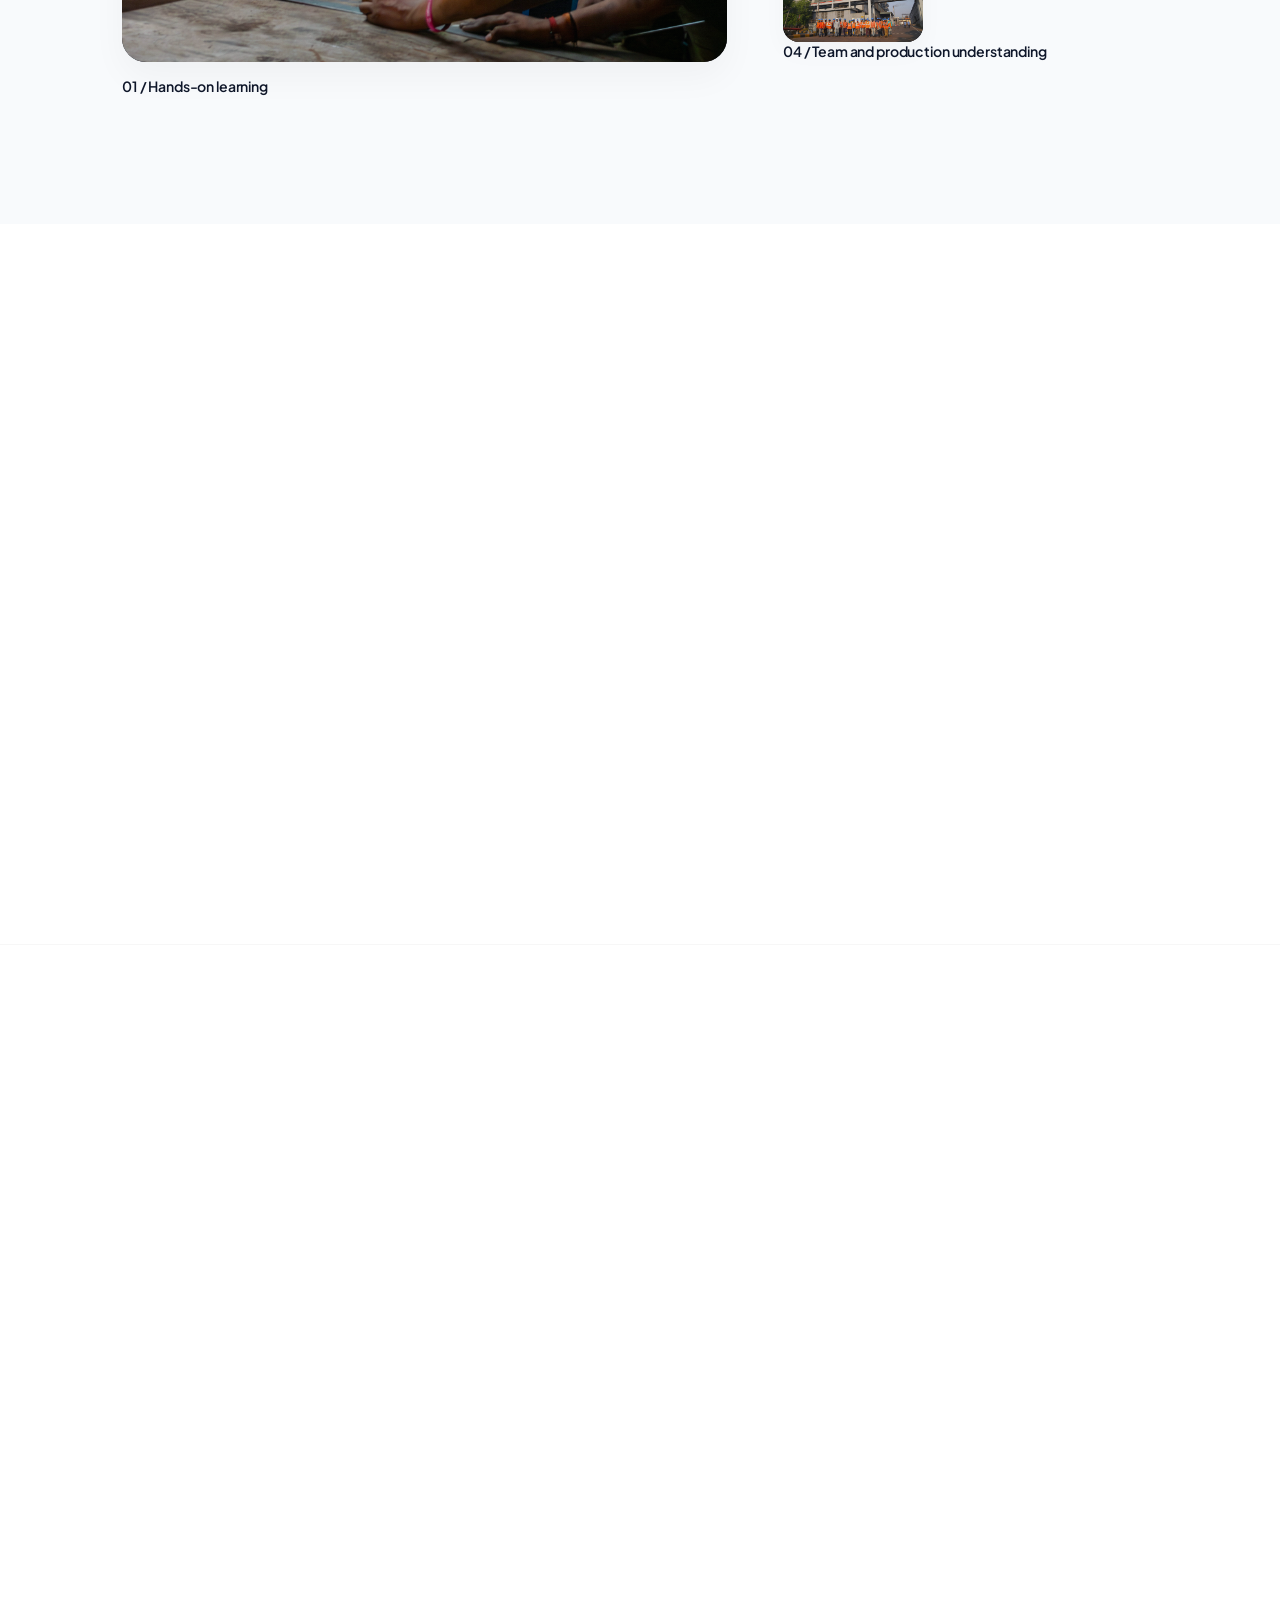
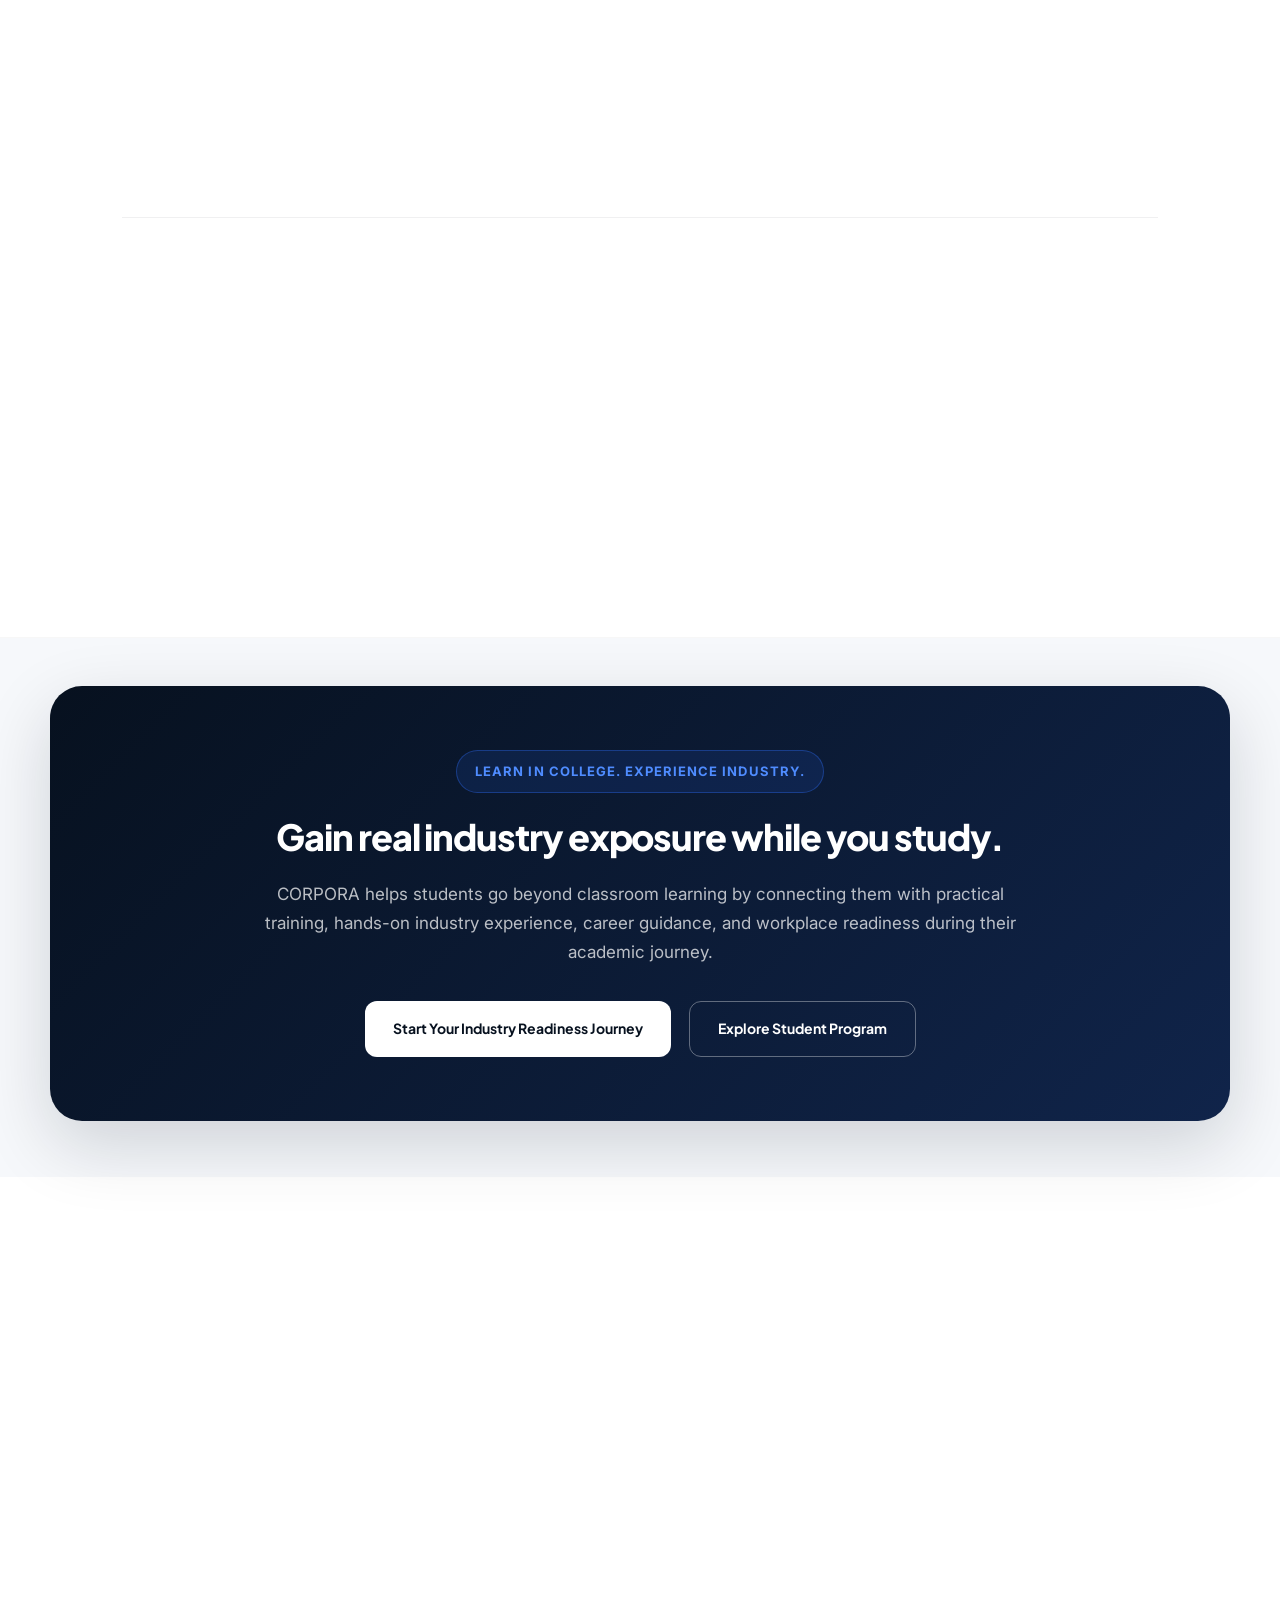
==== commit 9c775785: "Add files via upload" ====
--- a/index.html
+++ b/index.html
@@ -15,77 +15,790 @@
   <link rel="stylesheet" href="style.css">
 </head>
 <body>
-
-  <!-- 1. Floating Pill Header -->
-  <div class="header-wrapper" id="floating-header-wrapper">
-    <header class="header-pill" id="main-pill-header">
-      <!-- Logo -->
-      <a href="index.html" class="logo-link" id="header-logo-link">
-        <img src="assets/images/corpora-logo.png.png" alt="CORPORA Logo" class="logo-img" id="header-logo-img">
-      </a>
-      
-      <!-- Menu Toggle Action -->
-      <button class="menu-toggle-btn" id="menu-dropdown-toggle" aria-label="Toggle Menu" aria-expanded="false">
-        <span>Menu</span>
-        <div class="toggle-icon">
-          <span></span>
-          <span></span>
-        </div>
-      </button>
-
-      <!-- Dropdown Menu Drawer -->
-      <nav class="menu-dropdown" id="menu-dropdown-panel">
-        <ul class="dropdown-list" id="dropdown-links-list">
-          <li><a href="index.html" class="dropdown-link active" id="drop-link-home">Home</a></li>
-          <li><a href="about.html" class="dropdown-link" id="drop-link-about">About</a></li>
-          <li><a href="students.html" class="dropdown-link" id="drop-link-students">Students</a></li>
-          <li><a href="institutions.html" class="dropdown-link" id="drop-link-institutions">Institutions</a></li>
-          <li><a href="industry-connect.html" class="dropdown-link" id="drop-link-industry">Industry Connect</a></li>
-          <li><a href="contact.html" class="dropdown-link" id="drop-link-contact">Contact</a></li>
-        </ul>
-        <div class="dropdown-divider"></div>
-        <a href="contact.html" class="dropdown-cta-btn" id="dropdown-cta-action">Start Career Readiness</a>
-      </nav>
-    </header>
+  <div id="corporaIntro" class="corpora-intro-loader">
+  <div class="corpora-intro-bg-shape shape-one"></div>
+  <div class="corpora-intro-bg-shape shape-two"></div>
+
+  <div class="corpora-intro-content">
+    <div class="corpora-word">
+      <span>C</span>
+      <span>O</span>
+      <span>R</span>
+      <span>P</span>
+      <span>O</span>
+      <span>R</span>
+      <span>A</span>
+    </div>
+
+    <div class="corpora-line"></div>
+
+    <p>Building Skills. Shaping Careers.</p>
   </div>
-
+</div>
+
+      <!-- 1. Embedded Header & Hero Wrapper -->
   <main>
-    <!-- 2. Immersive Full-Screen Hero Section -->
-    <section id="home" class="hero-fullscreen">
-      <!-- Full-screen Background Visual treatment -->
-      <div class="hero-bg-wrapper">
-        <img src="assets/images/hero-student-career-readiness.jpg.jpg" alt="Student career readiness bridging learning and industry" class="hero-bg-image" id="hero-background-img">
-        <div class="hero-overlay-gradient"></div>
+    <!-- 2. Combined Frame Hero Section -->
+    <section id="home" class="hero-outer-frame" aria-label="Introduction">
+      <style>
+        .hero-outer-frame {
+          background-color: #EEF3F7;
+          width: 100%;
+          height: auto !important;
+          padding: 12px 18px 12px;
+          box-sizing: border-box;
+          display: flex;
+          flex-direction: column;
+          position: relative;
+        }
+
+        /* Header Row Styles */
+        .hero-header-row {
+          display: flex;
+          justify-content: space-between;
+          align-items: center;
+          height: auto;
+          min-height: 56px;
+          margin-bottom: 8px;
+          width: 100%;
+          box-sizing: border-box;
+          z-index: 100;
+          background-color: rgba(37, 99, 235, 0.08);
+          border: 1px solid rgba(37, 99, 235, 0.12);
+          border-radius: 999px;
+          box-shadow: 0 4px 16px rgba(37, 99, 235, 0.06);
+          padding: 1px 10px 1px 10px;
+        }
+
+        .hero-header-left-pill {
+          background-color: transparent;
+          border-radius: 999px;
+          padding: 6px 20px 6px 16px;
+          height: 54px;
+          display: flex;
+          align-items: center;
+          gap: 26px;
+          box-shadow: none;
+          border: none;
+          box-sizing: border-box;
+        }
+
+        .hero-logo-link {
+          display: flex;
+          align-items: center;
+          height: 100%;
+        }
+
+        .hero-logo-img {
+          height: 32px;
+          width: auto;
+          display: block;
+          object-fit: contain;
+          mix-blend-mode: multiply;
+        }
+
+        .hero-desktop-nav {
+          display: flex;
+          align-items: center;
+          gap: 26px;
+        }
+
+        .hero-nav-link {
+          font-family: var(--font-heading);
+          font-size: 14.5px;
+          font-weight: 600;
+          color: var(--brand-navy, #0f172a);
+          text-decoration: none;
+          transition: color 0.25s ease;
+          position: relative;
+        }
+
+        .hero-nav-link:hover {
+          color: var(--brand-primary, #2563eb);
+        }
+
+        .hero-nav-link.active {
+          display: inline-flex;
+          align-items: center;
+          background-color: rgba(37, 99, 235, 0.14);
+          color: var(--brand-primary, #2563eb);
+          padding: 6px 14px;
+          border-radius: 999px;
+          font-family: var(--font-heading);
+          font-weight: 700;
+          letter-spacing: 0.02em;
+          text-decoration: none;
+          border: none;
+        }
+
+        .hero-register-pill {
+          background-color: transparent;
+          border-radius: 999px;
+          height: 54px;
+          padding: 0 24px;
+          display: inline-flex;
+          align-items: center;
+          justify-content: center;
+          font-family: var(--font-heading);
+          font-weight: 700;
+          font-size: 14.5px;
+          color: var(--brand-primary, #2563eb);
+          text-decoration: none;
+          border: none;
+          box-shadow: none;
+          transition: all 0.25s ease;
+          box-sizing: border-box;
+        }
+
+        .hero-register-pill:hover {
+          background-color: rgba(37, 99, 235, 0.12);
+          color: var(--brand-primary, #2563eb);
+          transform: translateY(-1px);
+          box-shadow: none;
+        }
+
+        .hero-menu-toggle-wrapper {
+          display: none;
+          position: relative;
+        }
+
+        /* Grid Layout Styles - Wide Banner Grid */
+        .hero-grid-container {
+          display: grid;
+          grid-template-columns: 1fr auto;
+          gap: 32px;
+          height: auto !important; /* height decided by children naturally */
+          width: 100%;
+          box-sizing: border-box;
+          align-items: center;
+        }
+
+        /* Left Image Card - Wider Area */
+        .hero-left-image-card {
+          background-color: transparent; /* transparent, no green gaps */
+          border-radius: 28px;
+          overflow: hidden;
+          position: relative;
+          width: 100%;
+          height: auto;
+          line-height: 0;
+          box-sizing: border-box;
+          border: 1px solid rgba(15, 23, 42, 0.04);
+          transition: height 0.4s cubic-bezier(0.4, 0, 0.2, 1);
+        }
+
+        .hero-image-slide {
+          position: absolute;
+          inset: 0;
+          opacity: 0;
+          visibility: hidden;
+          transition: opacity 0.6s cubic-bezier(0.4, 0, 0.2, 1), visibility 0.6s;
+          height: 100%;
+          width: 100%;
+        }
+
+        .hero-image-slide.active {
+          position: relative;
+          inset: auto;
+          height: auto;
+          width: 100%;
+          opacity: 1;
+          visibility: visible;
+          z-index: 1;
+        }
+
+        .hero-slide-img {
+          width: 100%;
+          height: auto;
+          max-width: 100%;
+          object-fit: contain;
+          object-position: center center;
+        }
+
+        /* Right Content Area - White Rounded Card */
+        .hero-right-content-card {
+          background-color: #ffffff;
+          border-radius: 28px;
+          padding: 40px 50px;
+          box-shadow: 0 24px 70px rgba(15, 23, 42, 0.08);
+          border: 1px solid rgba(15, 23, 42, 0.06);
+          position: relative;
+          height: 390px !important;
+          max-height: 390px !important;
+          min-height: 390px !important;
+          width: 520px !important;
+          max-width: 520px !important;
+          box-sizing: border-box;
+          display: flex;
+          flex-direction: column;
+          justify-content: center;
+          align-self: center;
+        }
+
+        .hero-content-slide {
+          position: absolute;
+          top: 36px;
+          bottom: 66px;
+          left: 50px;
+          right: 50px;
+          display: flex;
+          flex-direction: column;
+          justify-content: center;
+          align-items: flex-start;
+          opacity: 0;
+          visibility: hidden;
+          transform: translateY(15px);
+          transition: opacity 0.5s ease, transform 0.5s ease, visibility 0.5s;
+        }
+
+        .hero-content-slide.active {
+          opacity: 1;
+          visibility: visible;
+          transform: translateY(0);
+          z-index: 2;
+        }
+
+        .hero-card-label {
+          background-color: rgba(37, 99, 235, 0.08);
+          color: var(--brand-primary, #2563eb);
+          padding: 6px 14px;
+          font-size: 13px;
+          font-weight: 700;
+          border-radius: 999px;
+          margin-bottom: 12px;
+          font-family: var(--font-heading);
+          letter-spacing: 0.02em;
+          text-transform: uppercase;
+        }
+
+        .hero-card-heading {
+          font-family: var(--font-heading);
+          font-size: clamp(1.8rem, 2.6vw, 2.2rem);
+          font-weight: 800;
+          color: var(--brand-navy, #0f172a);
+          line-height: 1.2;
+          margin-bottom: 10px;
+          margin-top: 0;
+          letter-spacing: -0.02em;
+        }
+
+        .hero-card-text {
+          font-family: var(--font-body);
+          font-size: 14.5px;
+          color: var(--text-secondary, #475569);
+          line-height: 1.6;
+          margin-bottom: 18px;
+          margin-top: 0;
+        }
+
+        .hero-card-cta {
+          background-color: var(--brand-primary, #2563eb);
+          color: #ffffff;
+          padding: 13px 26px;
+          border-radius: 12px;
+          font-family: var(--font-heading);
+          font-weight: 700;
+          font-size: 14.5px;
+          display: inline-flex;
+          align-items: center;
+          justify-content: center;
+          text-decoration: none;
+          box-shadow: 0 4px 14px rgba(37, 99, 235, 0.2);
+          transition: all 0.25s ease;
+          box-sizing: border-box;
+          border: 1.5px solid var(--brand-primary, #2563eb);
+        }
+
+        .hero-card-cta:hover {
+          background-color: #1d4ed8;
+          border-color: #1d4ed8;
+          transform: translateY(-1px);
+          box-shadow: 0 6px 18px rgba(37, 99, 235, 0.3);
+        }
+
+        /* Subtle indicator dots below the text content */
+        .hero-slider-dots {
+          position: absolute;
+          bottom: 30px;
+          left: 50px;
+          display: flex;
+          gap: 8px;
+          z-index: 10;
+        }
+
+        .hero-dot {
+          width: 8px;
+          height: 8px;
+          border-radius: 50%;
+          border: none;
+          background-color: #cbd5e1;
+          cursor: pointer;
+          padding: 0;
+          transition: all 0.3s ease;
+        }
+
+        .hero-dot.active {
+          background-color: var(--brand-primary, #2563eb);
+          width: 24px;
+          border-radius: 4px;
+        }
+
+        /* --- Responsive Styles --- */
+        @media (max-width: 991px) {
+          .hero-outer-frame {
+            padding: 12px 14px 16px;
+            height: auto;
+            min-height: auto;
+          }
+
+          .hero-header-row {
+            height: 48px;
+            margin-bottom: 12px;
+          }
+
+          .hero-header-left-pill {
+            height: 46px;
+            padding: 4px 14px;
+          }
+
+          .hero-logo-img {
+            height: 26px;
+          }
+
+          .hero-desktop-nav {
+            display: none;
+          }
+
+          .hero-register-pill {
+            height: 46px;
+            padding: 0 16px;
+            font-size: 13px;
+          }
+
+          .hero-grid-container {
+            grid-template-columns: 1fr;
+            height: auto;
+            min-height: auto;
+            gap: 20px;
+          }
+
+          .hero-left-image-card {
+            height: auto;
+            border-radius: 20px;
+          }
+
+          .hero-right-content-card {
+            height: 360px;
+            position: relative;
+            background-color: #ffffff;
+            border-radius: 20px;
+            padding: 32px;
+            border: 1px solid rgba(15, 23, 42, 0.06);
+            box-shadow: 0 10px 30px rgba(15, 23, 42, 0.04);
+            width: 100% !important;
+            max-width: 100% !important;
+          }
+
+          .hero-content-slide {
+            inset: 32px;
+          }
+
+          .hero-slider-dots {
+            bottom: 32px;
+            left: 32px;
+          }
+        }
+
+        @media (max-width: 767px) {
+          .hero-left-image-card {
+            height: auto;
+            border-radius: 16px;
+          }
+
+          .hero-right-content-card {
+            height: 320px;
+            padding: 24px;
+            border-radius: 16px;
+          }
+
+          .hero-content-slide {
+            inset: 24px;
+          }
+
+          .hero-slider-dots {
+            bottom: 24px;
+            left: 24px;
+          }
+
+          .hero-card-heading {
+            font-size: 22px;
+            margin-bottom: 10px;
+          }
+
+          .hero-card-text {
+            font-size: 13.5px;
+            margin-bottom: 18px;
+            line-height: 1.5;
+          }
+
+          .hero-card-cta {
+            padding: 10px 20px;
+            font-size: 13.5px;
+          }
+
+          /* Show Menu hamburger button on mobile header instead of desktop register pill */
+          .hero-register-pill {
+            display: none;
+          }
+
+          .hero-menu-toggle-wrapper {
+            display: block;
+          }
+
+          /* Mobile Menu Toggle Button */
+          .hero-menu-toggle-btn {
+            height: 44px;
+            padding: 0 16px;
+            border-radius: 999px;
+            font-family: var(--font-heading);
+            font-size: 0.78rem;
+            font-weight: 700;
+            color: var(--brand-primary, #2563eb);
+            background-color: transparent;
+            border: none;
+            box-shadow: none;
+            cursor: pointer;
+            transition: all 0.3s ease;
+            display: flex;
+            align-items: center;
+            gap: 8px;
+            box-sizing: border-box;
+          }
+
+          .hero-menu-toggle-btn:hover,
+          .hero-menu-toggle-btn.open {
+            background-color: rgba(37, 99, 235, 0.12);
+            color: var(--brand-primary, #2563eb);
+            border: none;
+          }
+
+          .hero-menu-toggle-btn span {
+            color: inherit;
+          }
+
+          .hero-menu-toggle-btn .toggle-icon {
+            display: flex;
+            flex-direction: column;
+            justify-content: space-between;
+            width: 14px;
+            height: 10px;
+          }
+
+          .hero-menu-toggle-btn .toggle-icon span {
+            display: block;
+            width: 100%;
+            height: 2px;
+            background-color: currentColor;
+            transition: all 0.3s ease;
+          }
+
+          .hero-menu-toggle-btn.open .toggle-icon span:first-child {
+            transform: translateY(4px) rotate(45deg);
+          }
+
+          .hero-menu-toggle-btn.open .toggle-icon span:last-child {
+            transform: translateY(-4px) rotate(-45deg);
+          }
+
+          /* Dropdown Menu Drawer positioning on mobile */
+          .menu-dropdown {
+            position: absolute;
+            top: calc(100% + 8px);
+            right: 0;
+            width: 240px;
+            background-color: #ffffff;
+            border-radius: 16px;
+            box-shadow: 0 15px 40px rgba(9, 14, 26, 0.12);
+            border: 1px solid rgba(15, 23, 42, 0.06);
+            display: flex;
+            flex-direction: column;
+            padding: 16px;
+            box-sizing: border-box;
+            z-index: 150;
+            opacity: 0;
+            visibility: hidden;
+            transform: translateY(10px);
+            transition: all 0.3s cubic-bezier(0.16, 1, 0.3, 1);
+          }
+
+          .menu-dropdown.open {
+            opacity: 1;
+            visibility: visible;
+            transform: translateY(0);
+          }
+
+          .dropdown-list {
+            list-style: none;
+            padding: 0;
+            margin: 0;
+            display: flex;
+            flex-direction: column;
+            gap: 12px;
+          }
+
+          .dropdown-link {
+            font-family: var(--font-heading);
+            font-size: 14px;
+            font-weight: 600;
+            color: var(--brand-navy, #0f172a);
+            text-decoration: none;
+            display: block;
+            transition: color 0.25s ease;
+          }
+
+          .dropdown-link:hover,
+          .dropdown-link.active {
+            color: var(--brand-primary, #2563eb);
+          }
+
+          .dropdown-divider {
+            height: 1px;
+            background-color: rgba(15, 23, 42, 0.06);
+            margin: 12px 0;
+          }
+
+          .dropdown-cta-btn {
+            background-color: var(--brand-primary, #2563eb);
+            color: #ffffff;
+            border-radius: 10px;
+            padding: 10px;
+            text-align: center;
+            font-family: var(--font-heading);
+            font-weight: 700;
+            font-size: 13px;
+            text-decoration: none;
+            transition: background-color 0.25s ease;
+          }
+
+          .dropdown-cta-btn:hover {
+            background-color: #1d4ed8;
+          }
+        }
+      </style>
+
+      <!-- 1. Header Row -->
+      <div class="hero-header-row">
+        <!-- Left White Pill: Logo + Desktop Navigation -->
+        <div class="hero-header-left-pill">
+          <a href="index.html" class="hero-logo-link">
+            <img src="assets/images/corpora-logo.png.png" alt="CORPORA Logo" class="hero-logo-img">
+          </a>
+          <nav class="hero-desktop-nav">
+            <a href="index.html" class="hero-nav-link active">Home</a>
+            <a href="about.html" class="hero-nav-link">About</a>
+            <a href="students.html" class="hero-nav-link">Students</a>
+            <a href="institutions.html" class="hero-nav-link">Institutions</a>
+            <a href="industry-connect.html" class="hero-nav-link">Industry Connect</a>
+            <a href="contact.html" class="hero-nav-link">Contact</a>
+          </nav>
+        </div>
+
+        <!-- Right White Pill: Register Button (Desktop) -->
+        <a href="students.html" class="hero-register-pill">Register</a>
+
+        <!-- Mobile Menu Toggle Button (Mobile/Tablet only) -->
+        <div class="hero-menu-toggle-wrapper">
+          <button class="hero-menu-toggle-btn" id="menu-dropdown-toggle" aria-label="Toggle Menu" aria-expanded="false">
+            <span>Menu</span>
+            <div class="toggle-icon">
+              <span></span>
+              <span></span>
+            </div>
+          </button>
+
+          <!-- Dropdown Menu Drawer -->
+          <nav class="menu-dropdown" id="menu-dropdown-panel">
+            <ul class="dropdown-list">
+              <li><a href="index.html" class="dropdown-link active">Home</a></li>
+              <li><a href="about.html" class="dropdown-link">About</a></li>
+              <li><a href="students.html" class="dropdown-link">Students</a></li>
+              <li><a href="institutions.html" class="dropdown-link">Institutions</a></li>
+              <li><a href="industry-connect.html" class="dropdown-link">Industry Connect</a></li>
+              <li><a href="contact.html" class="dropdown-link">Contact</a></li>
+            </ul>
+            <div class="dropdown-divider"></div>
+            <a href="students.html" class="dropdown-cta-btn" id="dropdown-cta-action">Register</a>
+          </nav>
+        </div>
       </div>
 
-      <!-- Centered Content -->
-      <div class="hero-center-content" id="hero-content-centered">
-        <h1 class="hero-large-title" id="hero-main-title">
-          <span class="title-line">
-            <span class="title-word-wrapper">Build the Bridge</span>
-          </span>
-          <span class="title-line">
-            <span class="title-word-wrapper">Between Learning</span>
-          </span>
-          <span class="title-line">
-            <span class="title-word-wrapper">and Industry</span>
-          </span>
-        </h1>
-        <p class="hero-subtext-centered" id="hero-subtext-centered-block">
-          A career readiness system that helps students move from academic learning to practical skills, mentorship, interview preparation, and placement-focused confidence.
-        </p>
+      <!-- 2. Hero Grid - Wide Banner Grid -->
+      <div class="hero-grid-container" id="hero-interactive-grid">
+        <!-- Left Side: Large Image Area -->
+        <div class="hero-left-image-card">
+          <!-- Slide 1 Image -->
+          <div class="hero-image-slide active" data-index="0">
+            <img src="Images and Media/hero-student-success.jpg" alt="Student Growth" class="hero-slide-img" style="object-position: center center;">
+          </div>
+          <!-- Slide 2 Image -->
+          <div class="hero-image-slide" data-index="1">
+            <img src="Images and Media/hero-industry-training.png" alt="Industry Exposure" class="hero-slide-img" style="object-position: center center;">
+          </div>
+          <!-- Slide 3 Image -->
+          <div class="hero-image-slide" data-index="2">
+            <img src="Images and Media/hero-learn-earn-bridge.png" alt="Learning to Earning" class="hero-slide-img" style="object-position: center center;">
+          </div>
+        </div>
+
+        <!-- Right Side: Content Area (No white card background, fits naturally) -->
+        <div class="hero-right-content-card">
+          <!-- Content Slide 1 -->
+          <div class="hero-content-slide active" data-index="0">
+            <span class="hero-card-label">Student Growth</span>
+            <h1 class="hero-card-heading">Build Your Career <br>Before Graduation</h1>
+            <p class="hero-card-text">Gain practical exposure, mentorship, and career clarity while you are still studying.</p>
+            <a href="students.html" class="hero-card-cta">Register as Student</a>
+          </div>
+
+          <!-- Content Slide 2 -->
+          <div class="hero-content-slide" data-index="1">
+            <span class="hero-card-label">Industry Exposure</span>
+            <h1 class="hero-card-heading">Learn from Real <br>Industry Experience</h1>
+            <p class="hero-card-text">Understand workplace expectations through hands-on training and industry-guided learning.</p>
+            <a href="industry-connect.html" class="hero-card-cta">Explore Industry Connect</a>
+          </div>
+
+          <!-- Content Slide 3 -->
+          <div class="hero-content-slide" data-index="2">
+            <span class="hero-card-label">Learning to Earning</span>
+            <h1 class="hero-card-heading">Bridge the Gap Between <br>Learning and Earning</h1>
+            <p class="hero-card-text">CORPORA connects students, institutions, and industries to create real career pathways.</p>
+            <a href="contact.html" class="hero-card-cta">Register Now</a>
+          </div>
+
+          <!-- Slider Dots -->
+          <div class="hero-slider-dots">
+            <button class="hero-dot active" data-index="0" aria-label="Go to slide 1"></button>
+            <button class="hero-dot" data-index="1" aria-label="Go to slide 2"></button>
+            <button class="hero-dot" data-index="2" aria-label="Go to slide 3"></button>
+          </div>
+        </div>
       </div>
 
-      <!-- Floating Bottom CTA Strip -->
-      <div class="bottom-cta-strip" id="hero-bottom-strip">
-        <p class="cta-strip-text">
-          Practical training. Mentorship. Career clarity. Industry readiness.
-        </p>
-        <a href="#start" class="cta-strip-btn" id="strip-primary-btn">Start Career Readiness</a>
-      </div>
-    </section>
-
-    <!-- 3. First Transition Section (The Gap Card) -->
+      <!-- Slider JavaScript Controller -->
+      <script>
+        document.addEventListener('DOMContentLoaded', function() {
+          const imageSlides = document.querySelectorAll('.hero-image-slide');
+          const contentSlides = document.querySelectorAll('.hero-content-slide');
+          const dots = document.querySelectorAll('.hero-dot');
+          const gridContainer = document.getElementById('hero-interactive-grid');
+          
+          let currentIndex = 0;
+          let slideTimer = null;
+          const duration = 3000; // Auto-change every 3 seconds
+          const isReducedMotion = window.matchMedia('(prefers-reduced-motion: reduce)').matches;
+
+          // Toggle Active Classes
+          function goToSlide(index) {
+            imageSlides.forEach((slide, i) => {
+              if (i === index) {
+                slide.classList.add('active');
+              } else {
+                slide.classList.remove('active');
+              }
+            });
+
+            // update height of .hero-left-image-card dynamically to active image's height
+            const activeImg = imageSlides[index].querySelector('img');
+            const card = document.querySelector('.hero-left-image-card');
+            if (activeImg && card) {
+              const updateHeight = () => {
+                const height = activeImg.offsetHeight || activeImg.clientHeight;
+                if (height > 0) {
+                  card.style.height = height + 'px';
+                }
+              };
+              updateHeight();
+              activeImg.addEventListener('load', updateHeight, { once: true });
+              if (activeImg.complete) {
+                updateHeight();
+              }
+            }
+
+            contentSlides.forEach((slide, i) => {
+              if (i === index) {
+                slide.classList.add('active');
+              } else {
+                slide.classList.remove('active');
+              }
+            });
+
+            dots.forEach((dot, i) => {
+              if (i === index) {
+                dot.classList.add('active');
+              } else {
+                dot.classList.remove('active');
+              }
+            });
+
+            currentIndex = index;
+          }
+
+          // Timer Functions
+          function startTimer() {
+            if (isReducedMotion) return;
+            if (!slideTimer) {
+              slideTimer = setInterval(function() {
+                let nextIndex = (currentIndex + 1) % imageSlides.length;
+                goToSlide(nextIndex);
+              }, duration);
+            }
+          }
+
+          function stopTimer() {
+            if (slideTimer) {
+              clearInterval(slideTimer);
+              slideTimer = null;
+            }
+          }
+
+          function resetTimer() {
+            stopTimer();
+            startTimer();
+          }
+
+          // Init Slider
+          goToSlide(0);
+          startTimer();
+
+          // Dots Click Handler
+          dots.forEach((dot, index) => {
+            dot.addEventListener('click', function() {
+              goToSlide(index);
+              resetTimer();
+            });
+          });
+
+          // Pause on Hover
+          if (gridContainer) {
+            gridContainer.addEventListener('mouseenter', stopTimer);
+            gridContainer.addEventListener('mouseleave', startTimer);
+          }
+
+          // Handle window resizing to keep the dynamic height in sync
+          window.addEventListener('resize', () => {
+            const activeImg = imageSlides[currentIndex].querySelector('img');
+            const card = document.querySelector('.hero-left-image-card');
+            if (activeImg && card) {
+              const height = activeImg.offsetHeight || activeImg.clientHeight;
+              if (height > 0) {
+                card.style.height = height + 'px';
+              }
+            }
+          });
+        });
+      </script>
+    </section><!-- 3. First Transition Section (The Gap Card) -->
     <section id="gap-transition" class="gap-card-section">
       <div class="container gap-card-container">
         <div class="gap-card-grid" id="gap-reveal-grid">
@@ -562,6 +1275,7 @@
         </div>
       </div>
     </section>
+  </main>
 
 <!-- 10. Footer Section -->
   <footer class="main-footer" id="footer-reveal-block">
--- a/style.css
+++ b/style.css
@@ -68,12 +68,15 @@
 }
 
 body {
+  margin: 0;
+  padding: 0;
   font-family: var(--font-body);
   color: var(--text-secondary);
   background-color: var(--bg-primary);
   line-height: 1.6;
   overflow-x: hidden;
 }
+
 
 h1, h2, h3, h4, h5, h6 {
   font-family: var(--font-heading);
@@ -115,7 +118,8 @@
 /* --- Floating Pill Header --- */
 .header-wrapper {
   position: fixed;
-  top: 1.8rem;
+  top: 12px;
+  margin-top: 0;
   left: 0;
   width: 100%;
   z-index: 1000;
@@ -124,6 +128,7 @@
   display: flex;
   justify-content: center;
 }
+
 
 .header-pill {
   pointer-events: auto; /* enable interactions */
@@ -2139,7 +2144,8 @@
 
 @media (max-width: 768px) {
   .header-wrapper {
-    top: 1.2rem;
+    top: 12px;
+    margin-top: 0;
   }
   
   .header-pill {
@@ -8261,3 +8267,194 @@
     margin: 0 auto;
   }
 }
+/* ===============================
+   CORPORA Premium Intro Loader
+================================ */
+
+.corpora-intro-loader {
+  position: fixed;
+  inset: 0;
+  z-index: 999999;
+  overflow: hidden;
+  background:
+    radial-gradient(circle at 20% 20%, rgba(255, 193, 7, 0.14), transparent 26%),
+    radial-gradient(circle at 80% 70%, rgba(21, 101, 192, 0.16), transparent 30%),
+    linear-gradient(135deg, #f7fbff 0%, #eef5fb 45%, #ffffff 100%);
+  display: flex;
+  align-items: center;
+  justify-content: center;
+  animation: corporaIntroExit 0.9s cubic-bezier(0.7, 0, 0.2, 1) forwards;
+  animation-delay: 3.2s;
+}
+
+.corpora-intro-loader::before {
+  content: "";
+  position: absolute;
+  width: 180%;
+  height: 180%;
+  background:
+    linear-gradient(
+      115deg,
+      transparent 35%,
+      rgba(255, 255, 255, 0.8) 48%,
+      transparent 62%
+    );
+  transform: translateX(-100%) rotate(8deg);
+  animation: corporaScreenShine 2.4s ease forwards;
+  animation-delay: 0.7s;
+}
+
+.corpora-intro-bg-shape {
+  position: absolute;
+  border-radius: 999px;
+  filter: blur(22px);
+  opacity: 0.8;
+  animation: corporaFloatShape 3.5s ease-in-out infinite alternate;
+}
+
+.shape-one {
+  width: 260px;
+  height: 260px;
+  background: rgba(255, 193, 7, 0.26);
+  top: 18%;
+  left: 18%;
+}
+
+.shape-two {
+  width: 320px;
+  height: 320px;
+  background: rgba(21, 101, 192, 0.18);
+  right: 16%;
+  bottom: 16%;
+  animation-delay: 0.6s;
+}
+
+.corpora-intro-content {
+  position: relative;
+  text-align: center;
+  z-index: 2;
+}
+
+.corpora-word {
+  display: flex;
+  justify-content: center;
+  gap: clamp(8px, 1.5vw, 18px);
+  overflow: hidden;
+}
+
+.corpora-word span {
+  display: inline-block;
+  font-size: clamp(46px, 9vw, 112px);
+  line-height: 1;
+  font-weight: 900;
+  letter-spacing: 2px;
+  color: #12314f;
+  opacity: 0;
+  transform: translateY(70px) scale(0.92);
+  filter: blur(12px);
+  text-shadow:
+    0 8px 22px rgba(18, 49, 79, 0.16),
+    0 0 28px rgba(255, 193, 7, 0.28);
+  animation: corporaLetterReveal 0.75s cubic-bezier(0.2, 0.9, 0.2, 1.15) forwards;
+}
+
+.corpora-word span:nth-child(1) { animation-delay: 0.15s; }
+.corpora-word span:nth-child(2) { animation-delay: 0.27s; }
+.corpora-word span:nth-child(3) { animation-delay: 0.39s; }
+.corpora-word span:nth-child(4) { animation-delay: 0.51s; }
+.corpora-word span:nth-child(5) { animation-delay: 0.63s; }
+.corpora-word span:nth-child(6) { animation-delay: 0.75s; }
+.corpora-word span:nth-child(7) { animation-delay: 0.87s; }
+
+.corpora-line {
+  width: 0;
+  height: 3px;
+  margin: 24px auto 0;
+  border-radius: 999px;
+  background: linear-gradient(90deg, transparent, #f5b400, #1565c0, transparent);
+  box-shadow: 0 0 24px rgba(245, 180, 0, 0.45);
+  animation: corporaLineReveal 0.9s ease forwards;
+  animation-delay: 1.25s;
+}
+
+.corpora-intro-content p {
+  margin: 18px 0 0;
+  font-size: clamp(14px, 2vw, 20px);
+  font-weight: 600;
+  letter-spacing: 2.8px;
+  color: rgba(18, 49, 79, 0.78);
+  opacity: 0;
+  transform: translateY(14px);
+  animation: corporaTaglineReveal 0.75s ease forwards;
+  animation-delay: 1.55s;
+}
+
+@keyframes corporaLetterReveal {
+  0% {
+    opacity: 0;
+    transform: translateY(70px) scale(0.92);
+    filter: blur(12px);
+  }
+
+  70% {
+    opacity: 1;
+    transform: translateY(-8px) scale(1.04);
+    filter: blur(0);
+  }
+
+  100% {
+    opacity: 1;
+    transform: translateY(0) scale(1);
+    filter: blur(0);
+  }
+}
+
+@keyframes corporaLineReveal {
+  from {
+    width: 0;
+    opacity: 0;
+  }
+
+  to {
+    width: min(420px, 72vw);
+    opacity: 1;
+  }
+}
+
+@keyframes corporaTaglineReveal {
+  to {
+    opacity: 1;
+    transform: translateY(0);
+  }
+}
+
+@keyframes corporaScreenShine {
+  to {
+    transform: translateX(100%) rotate(8deg);
+  }
+}
+
+@keyframes corporaFloatShape {
+  from {
+    transform: translateY(0) scale(1);
+  }
+
+  to {
+    transform: translateY(-22px) scale(1.06);
+  }
+}
+
+@keyframes corporaIntroExit {
+  0% {
+    opacity: 1;
+    transform: scale(1);
+    visibility: visible;
+  }
+
+  100% {
+    opacity: 0;
+    transform: scale(1.04);
+    visibility: hidden;
+    pointer-events: none;
+  }
+}
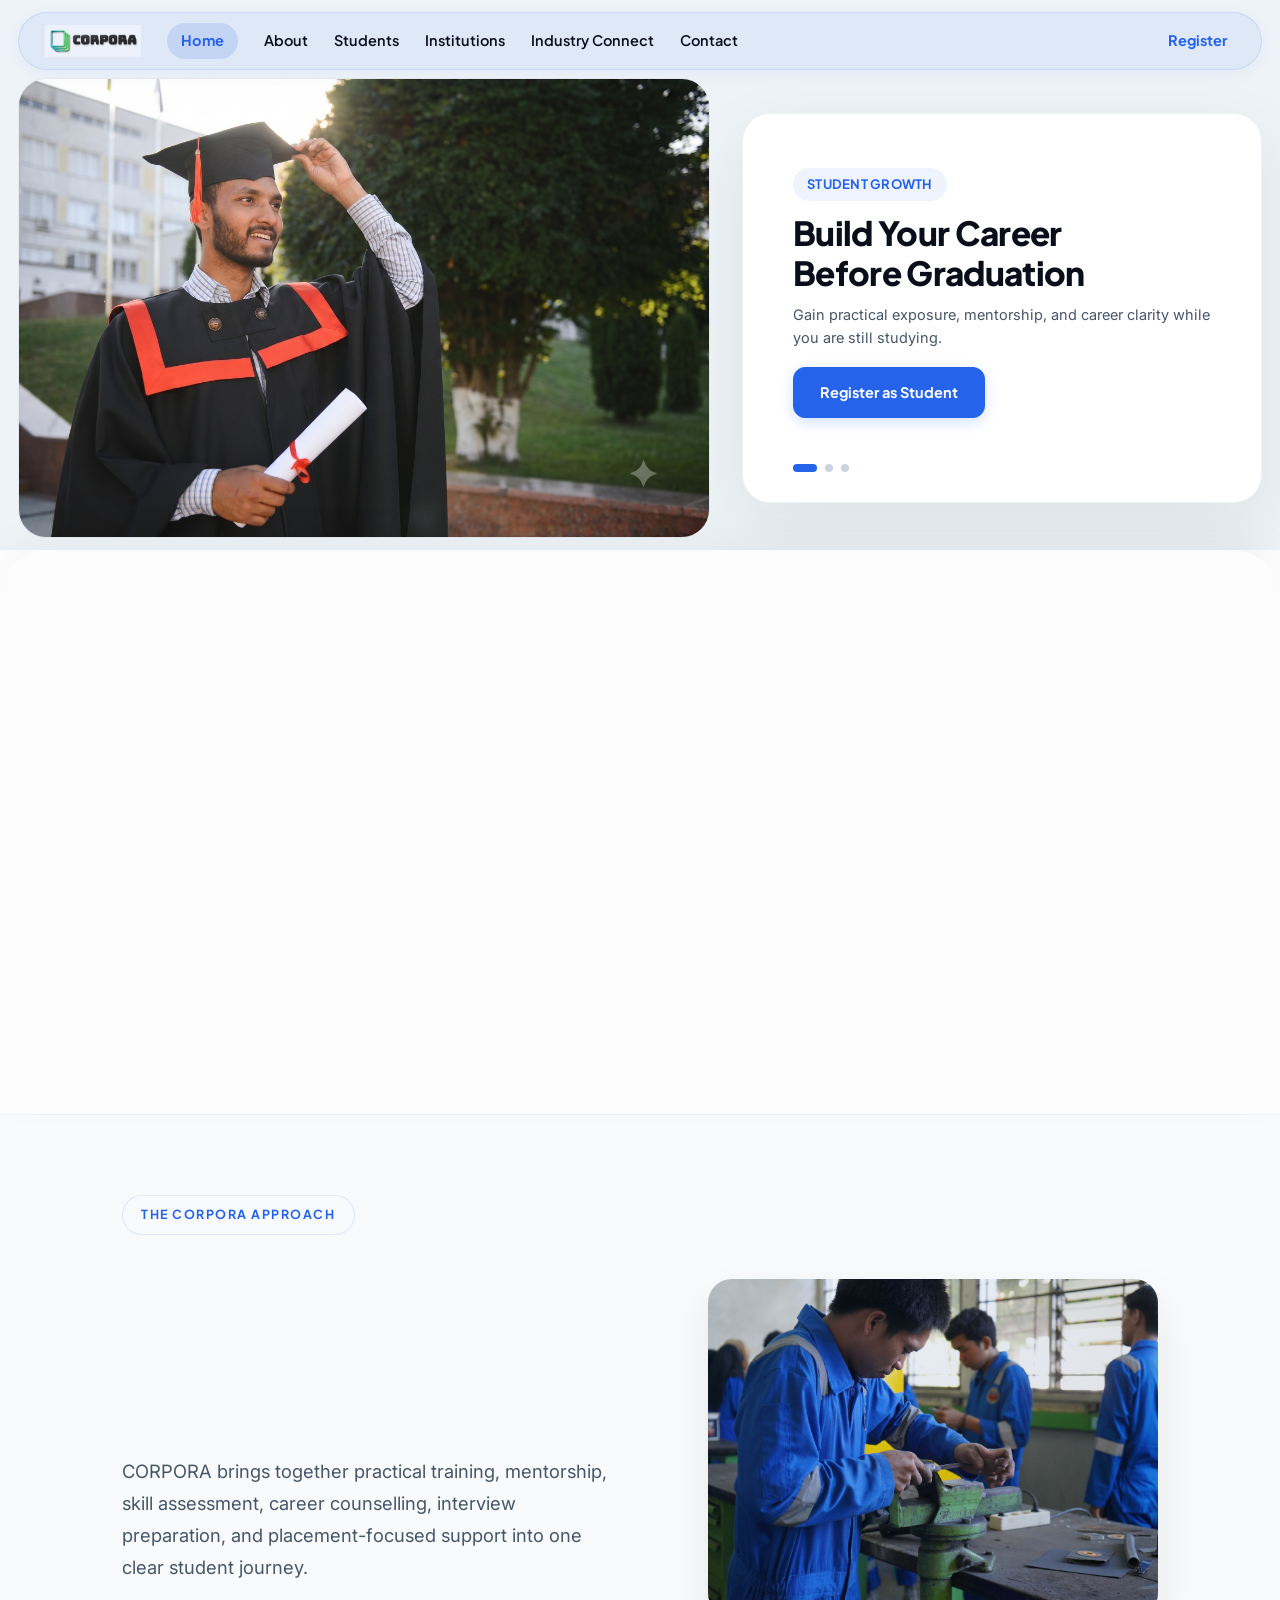
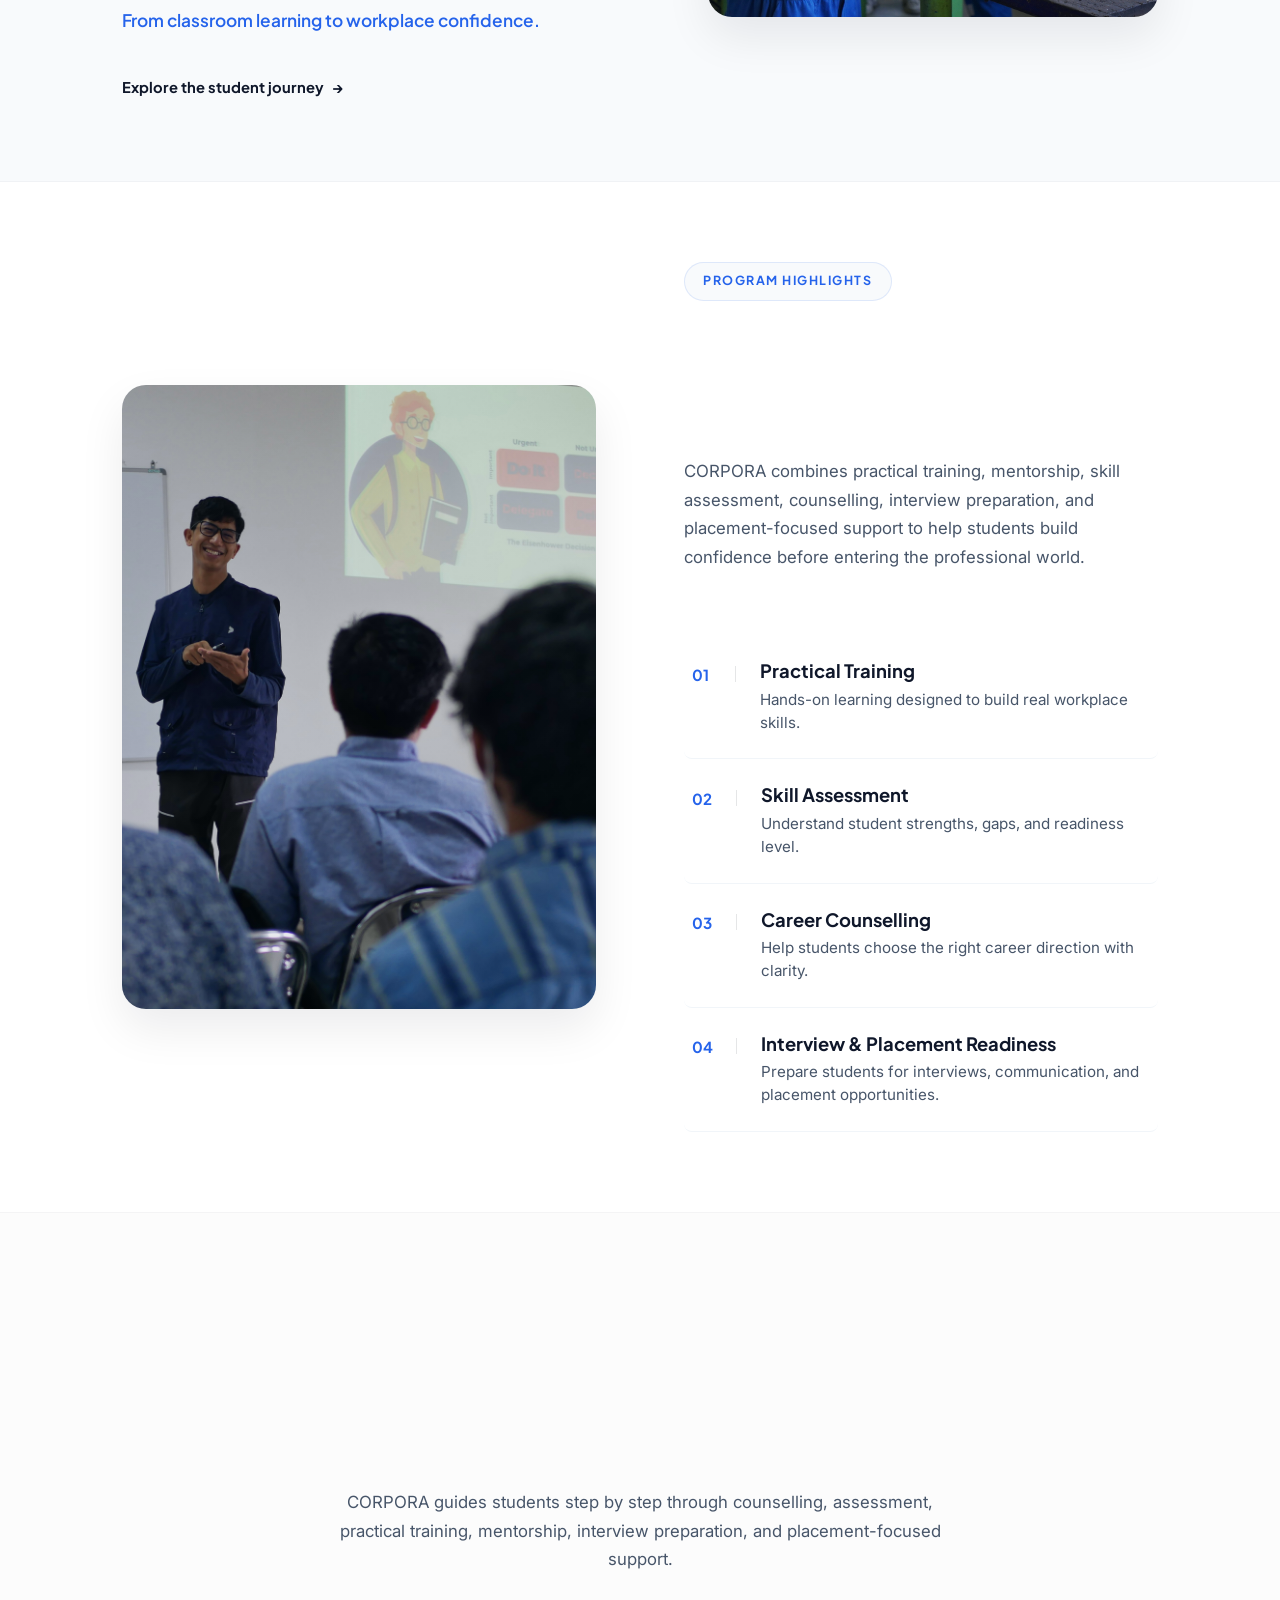
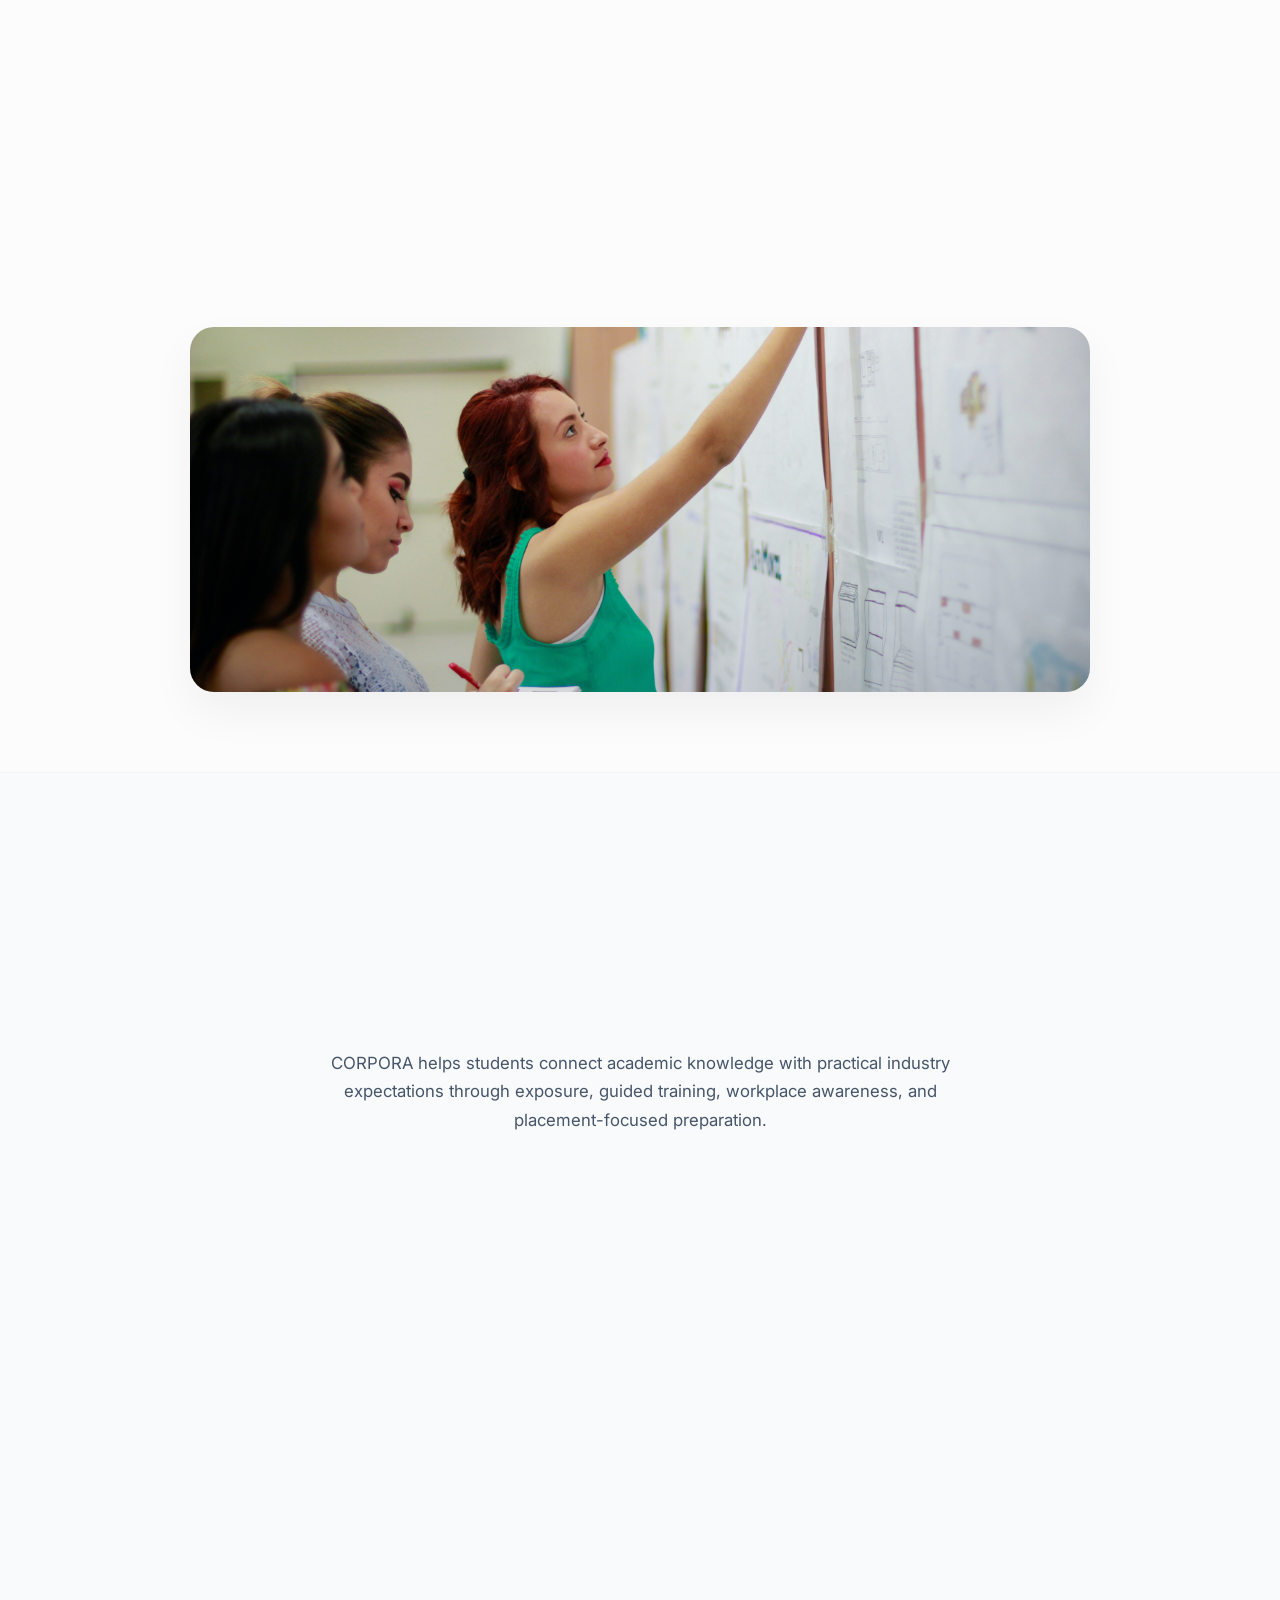
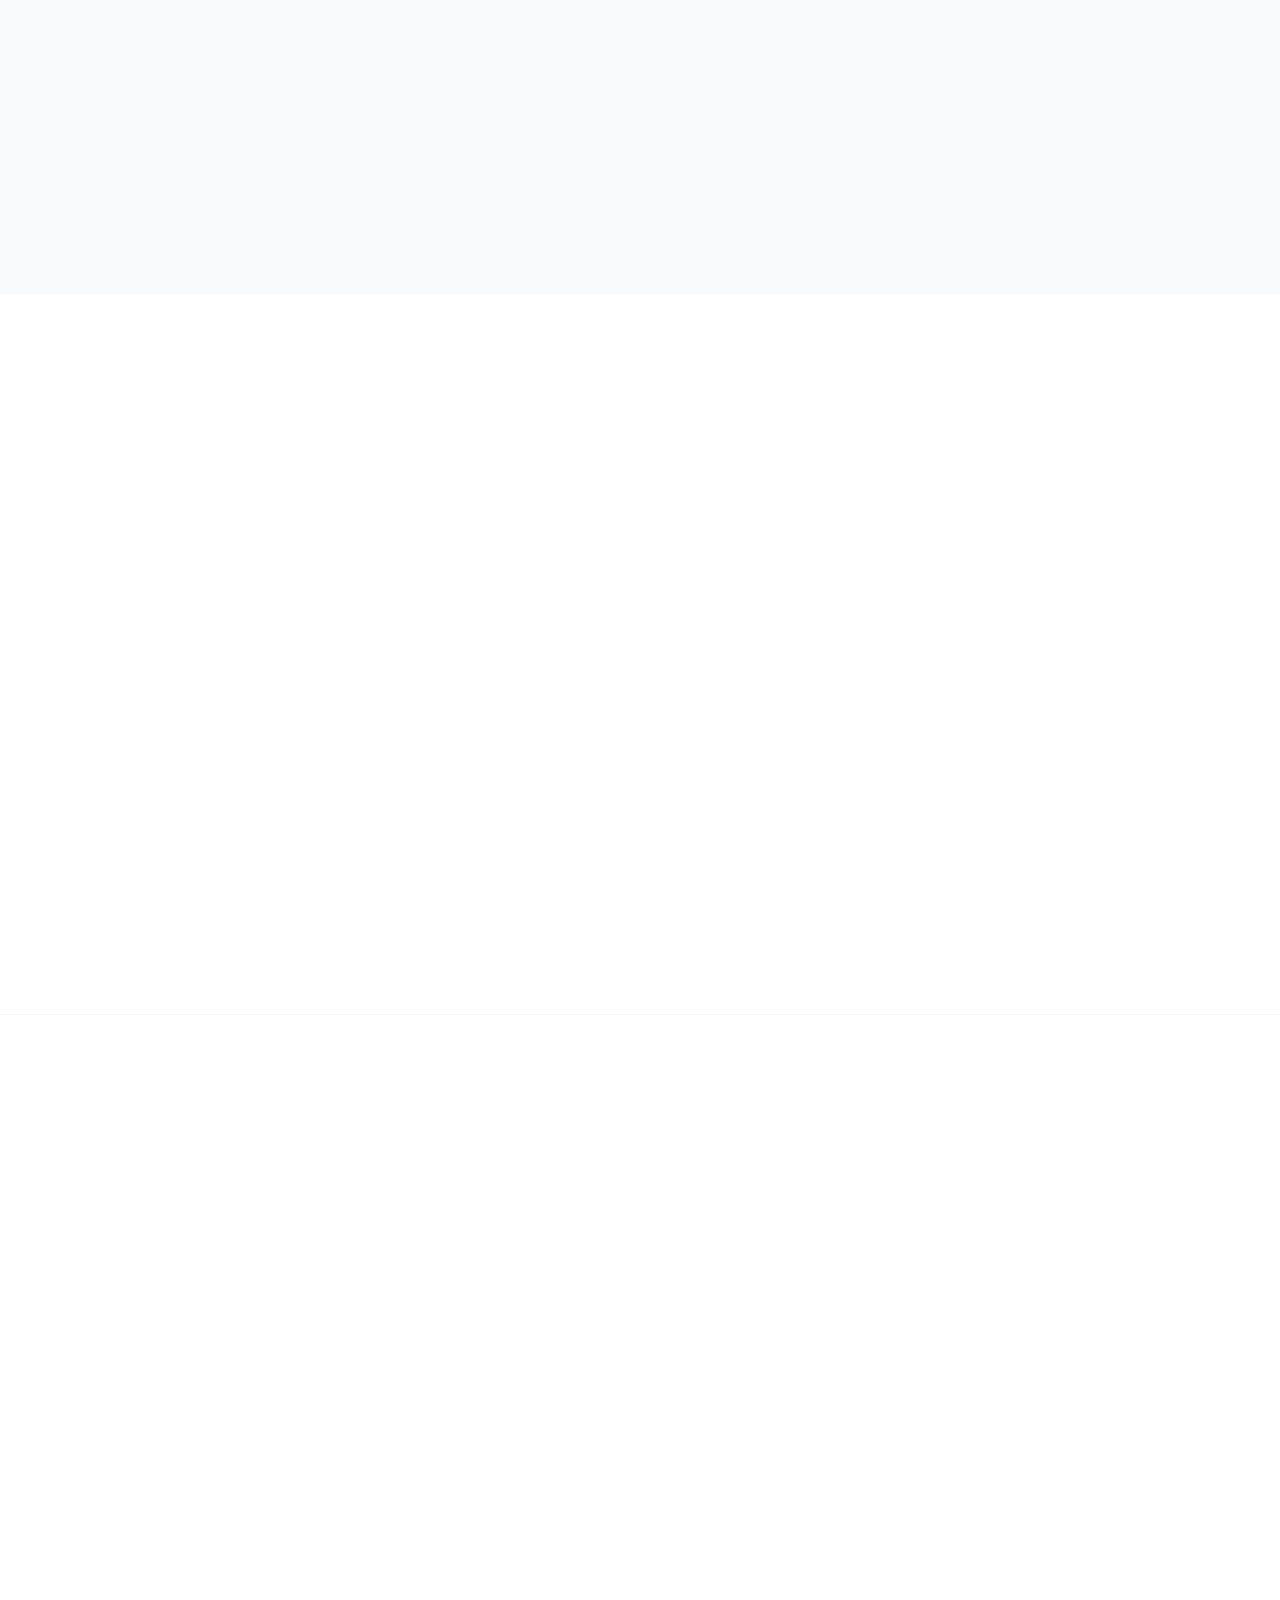
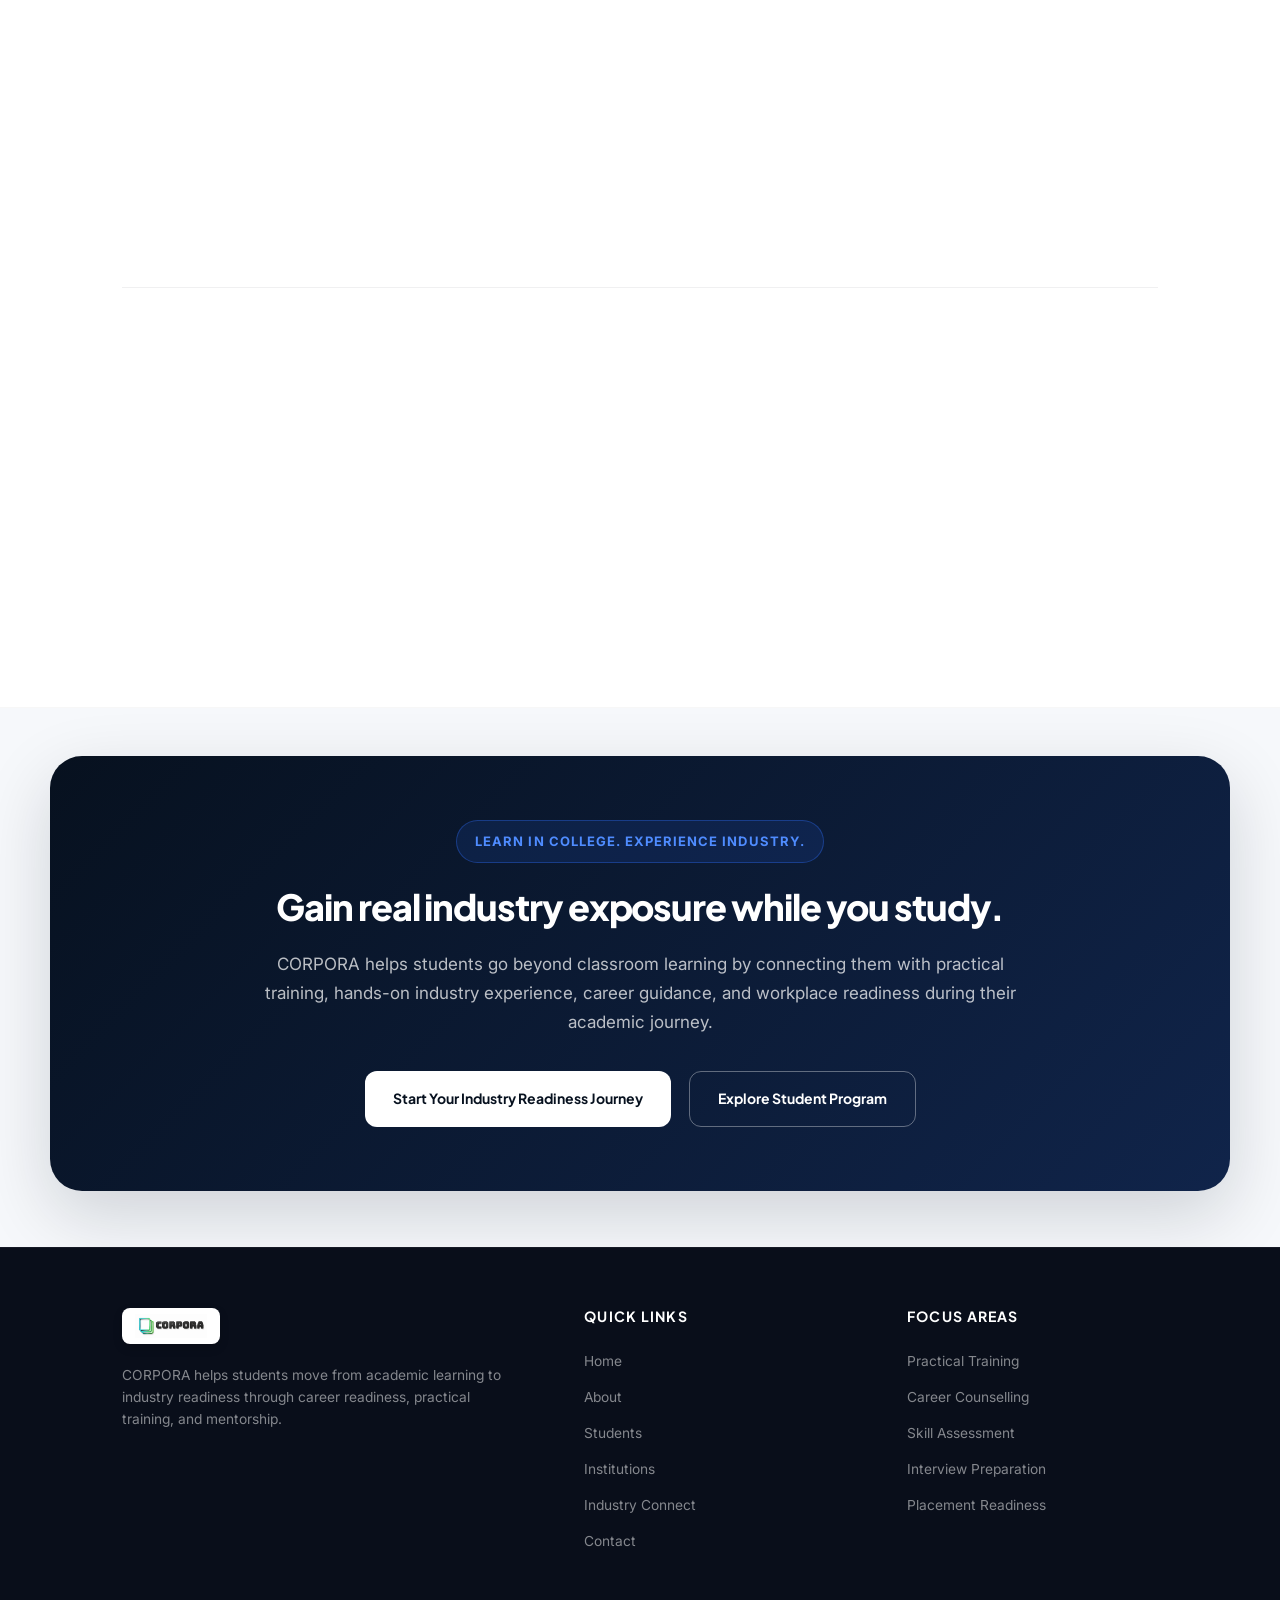
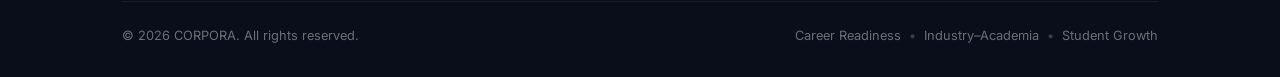
==== commit 88254215: "Add files via upload" ====
--- a/index.html
+++ b/index.html
@@ -16,26 +16,26 @@
 </head>
 <body>
   <div id="corporaIntro" class="corpora-intro-loader">
-  <div class="corpora-intro-bg-shape shape-one"></div>
-  <div class="corpora-intro-bg-shape shape-two"></div>
-
   <div class="corpora-intro-content">
-    <div class="corpora-word">
-      <span>C</span>
-      <span>O</span>
-      <span>R</span>
-      <span>P</span>
-      <span>O</span>
-      <span>R</span>
-      <span>A</span>
+
+    <div class="corpora-bridge-scene">
+      <div class="bridge-block left-block">Education</div>
+
+      <div class="bridge-center">
+        <svg class="bridge-svg" viewBox="0 0 320 120" aria-hidden="true">
+          <path class="bridge-arc-base" d="M20 90 Q160 18 300 90" />
+          <path class="bridge-arc-draw" d="M20 90 Q160 18 300 90" />
+        </svg>
+        <div class="bridge-travel-dot"></div>
+      </div>
+
+      <div class="bridge-block right-block">Industry</div>
     </div>
 
-    <div class="corpora-line"></div>
-
-    <p>Building Skills. Shaping Careers.</p>
+    <h1>CORPORA</h1>
+    <p>Bridging Education & Industry</p>
   </div>
 </div>
-
       <!-- 1. Embedded Header & Hero Wrapper -->
   <main>
     <!-- 2. Combined Frame Hero Section -->
@@ -638,16 +638,13 @@
         <div class="hero-left-image-card">
           <!-- Slide 1 Image -->
           <div class="hero-image-slide active" data-index="0">
-            <img src="Images and Media/hero-student-success.jpg" alt="Student Growth" class="hero-slide-img" style="object-position: center center;">
-          </div>
+            <img src="assets/images/hero-student-success.jpg" alt="Student Growth" class="hero-slide-img"></div>
           <!-- Slide 2 Image -->
           <div class="hero-image-slide" data-index="1">
-            <img src="Images and Media/hero-industry-training.png" alt="Industry Exposure" class="hero-slide-img" style="object-position: center center;">
-          </div>
+            <img src="assets/images/hero-industry-training.png" alt="Industry Exposure" class="hero-slide-img"> </div>
           <!-- Slide 3 Image -->
           <div class="hero-image-slide" data-index="2">
-            <img src="Images and Media/hero-learn-earn-bridge.png" alt="Learning to Earning" class="hero-slide-img" style="object-position: center center;">
-          </div>
+            <img src="assets/images/hero-learn-earn-bridge.png" alt="Learning to Earning" class="hero-slide-img"> </div>
         </div>
 
         <!-- Right Side: Content Area (No white card background, fits naturally) -->
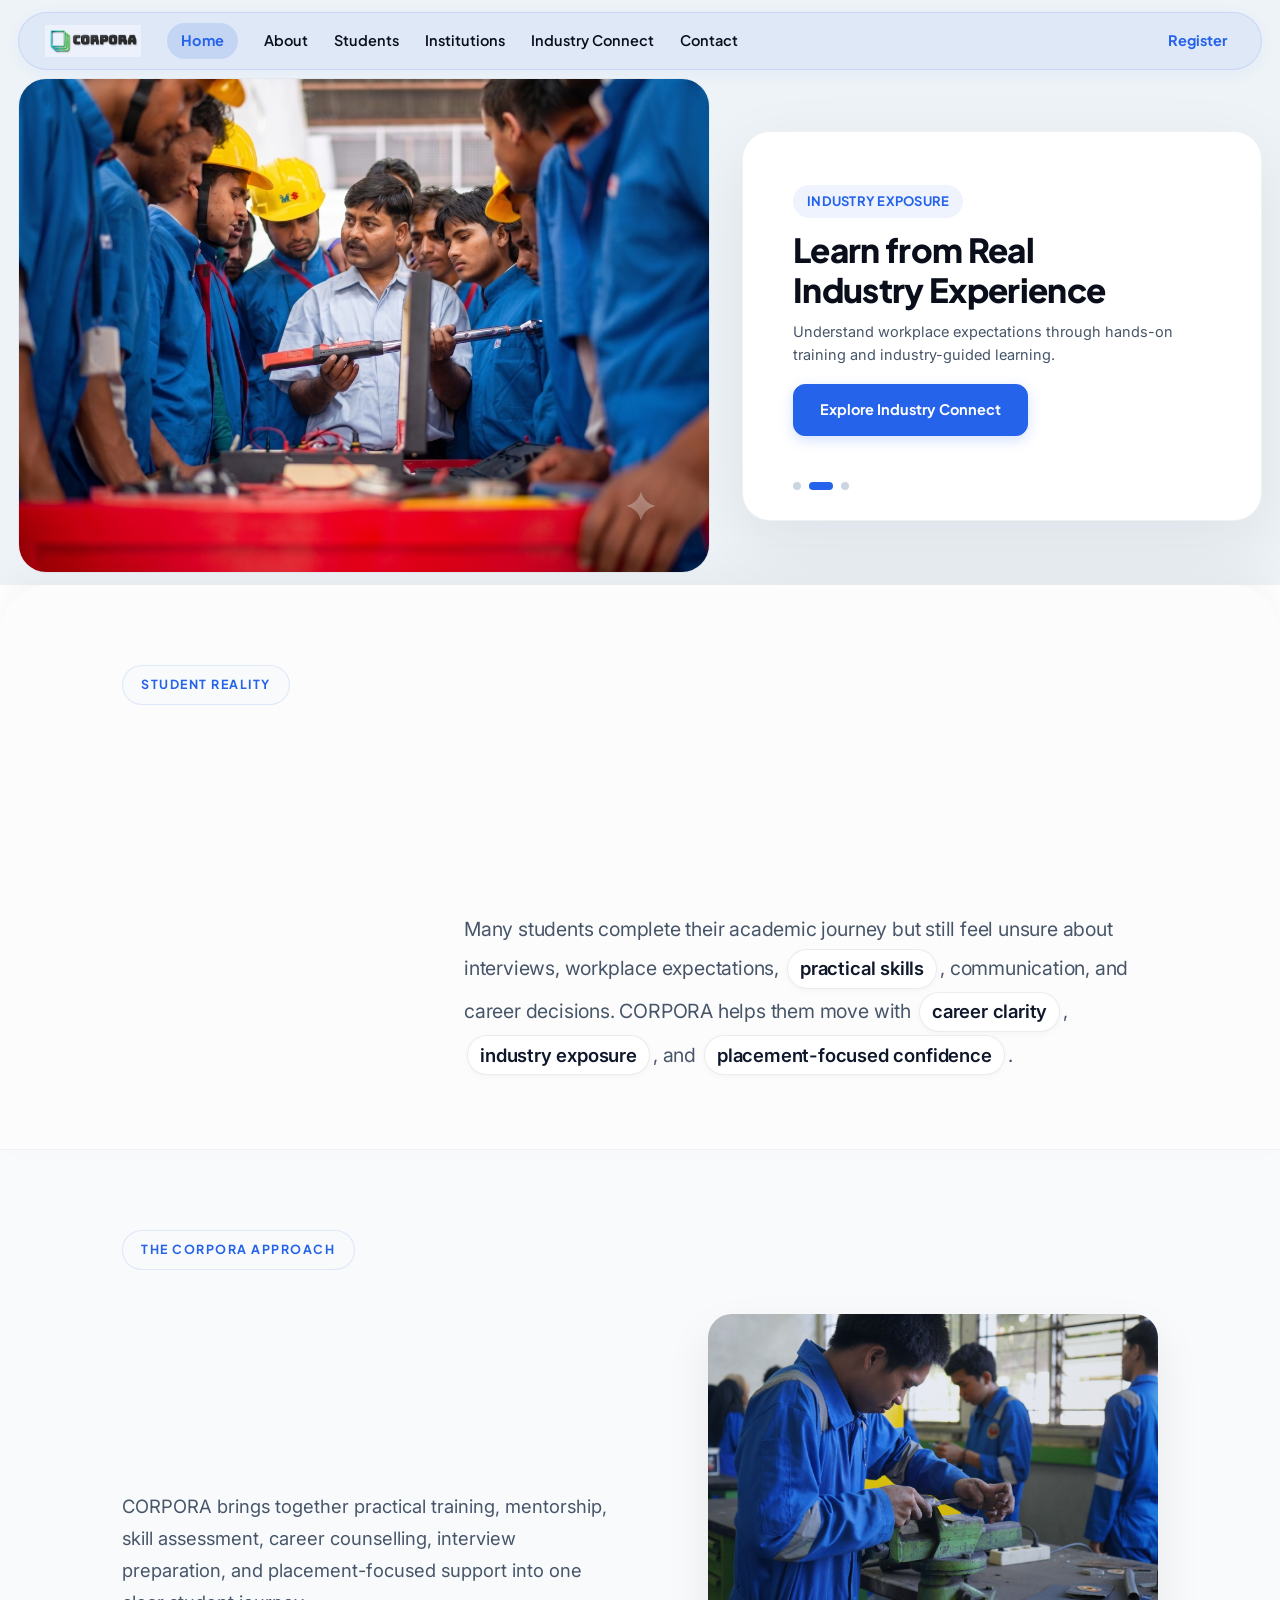
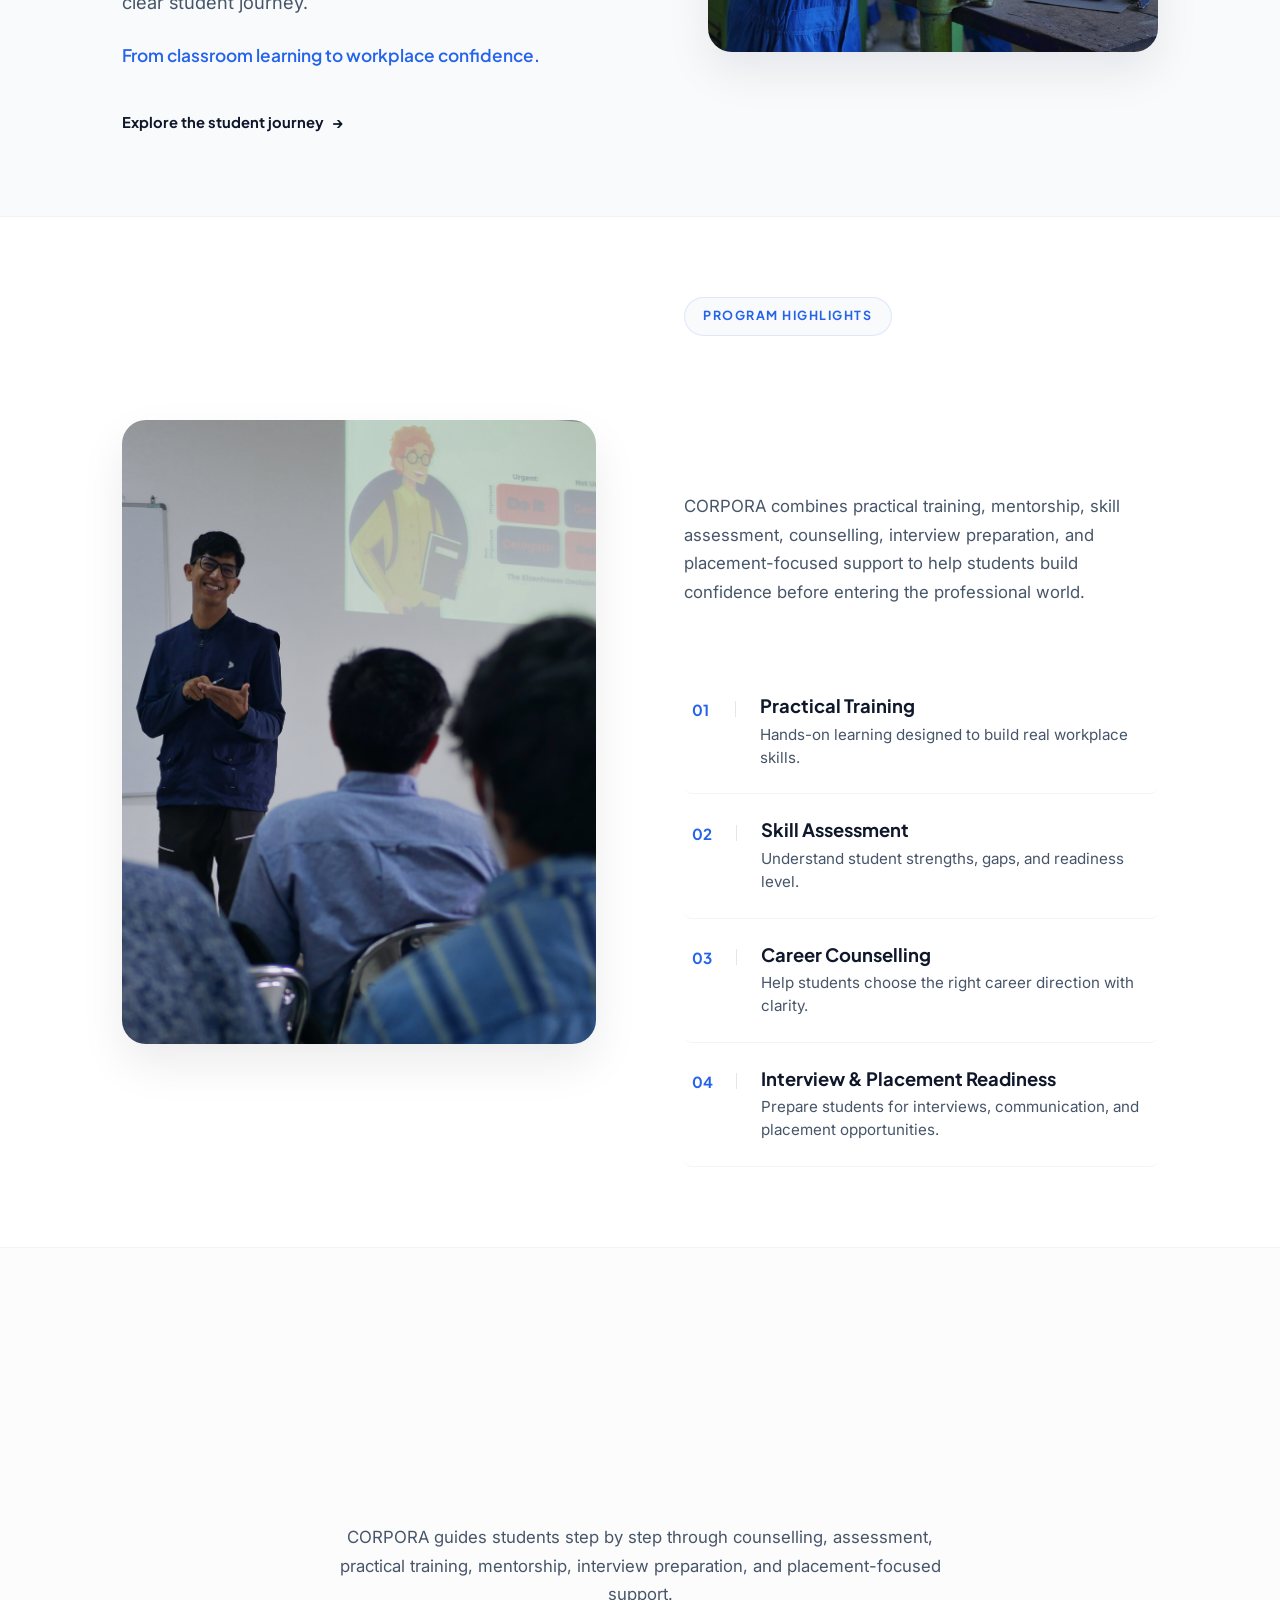
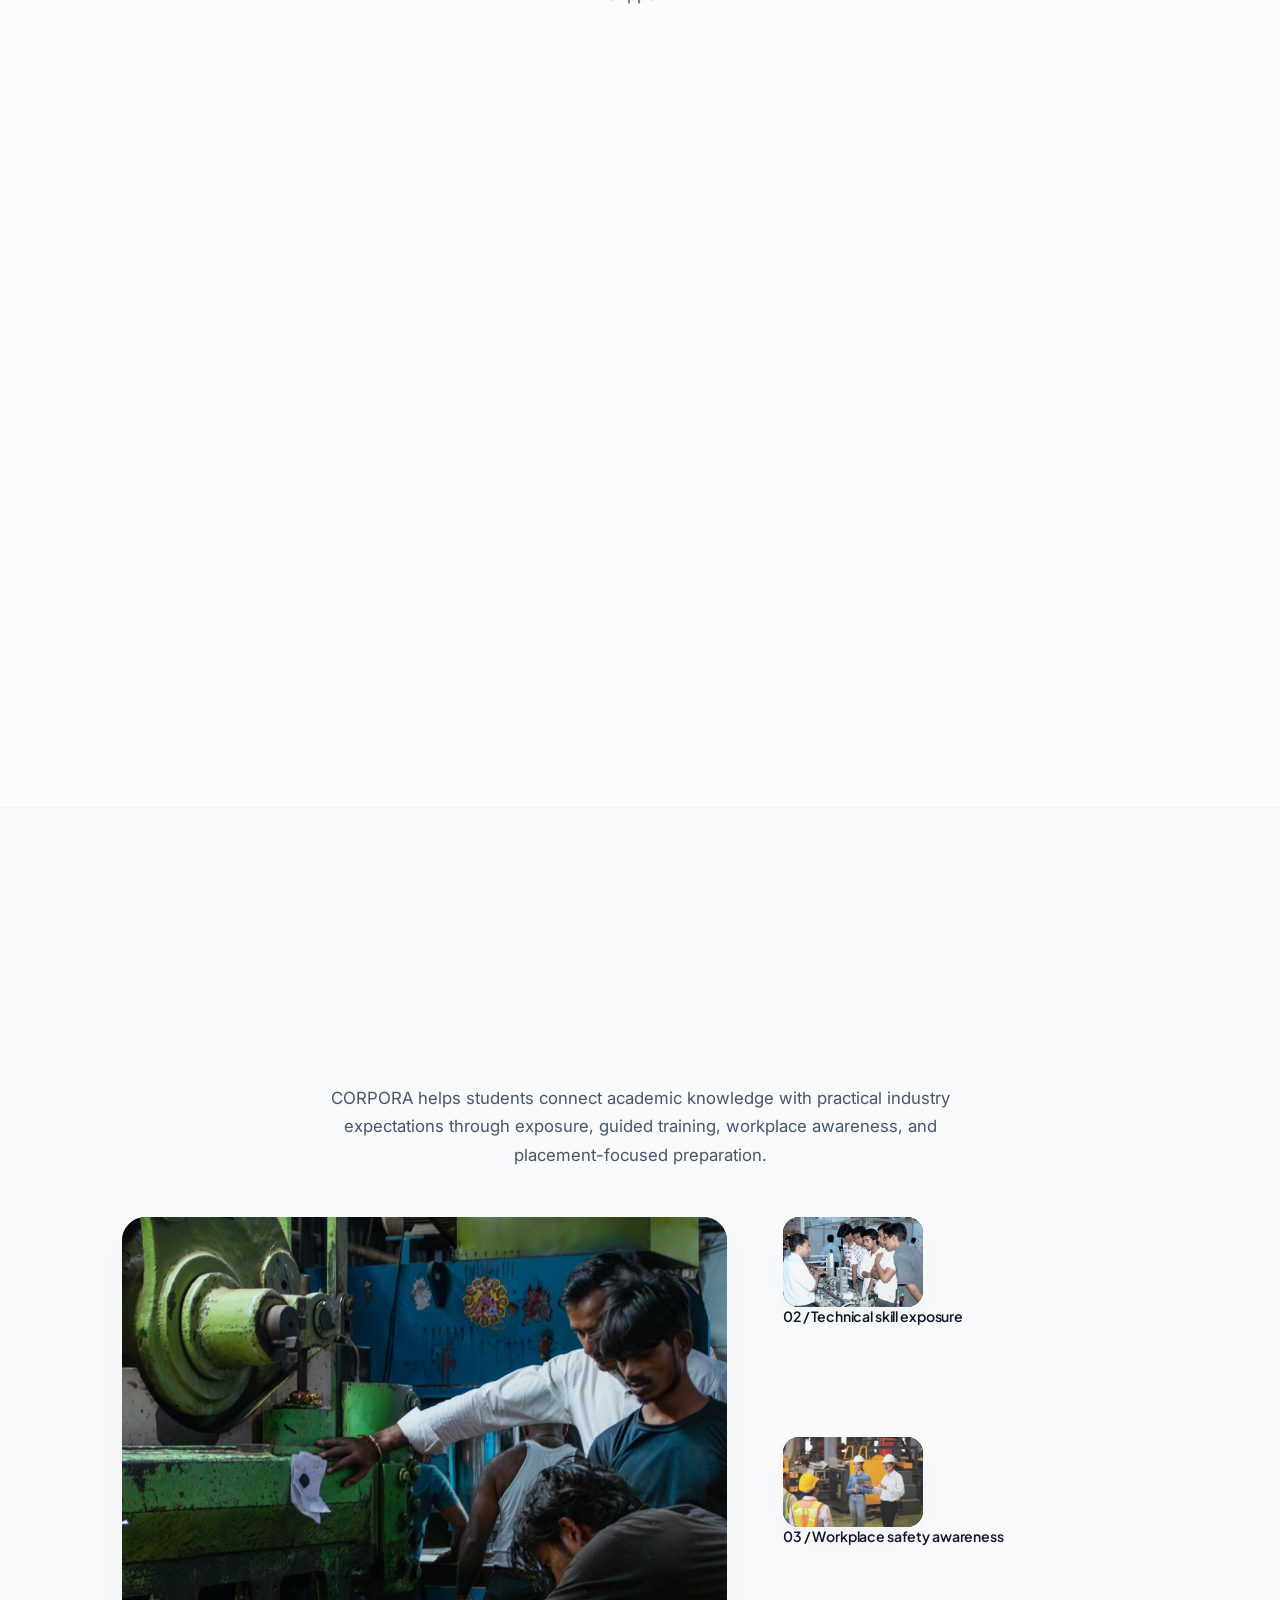
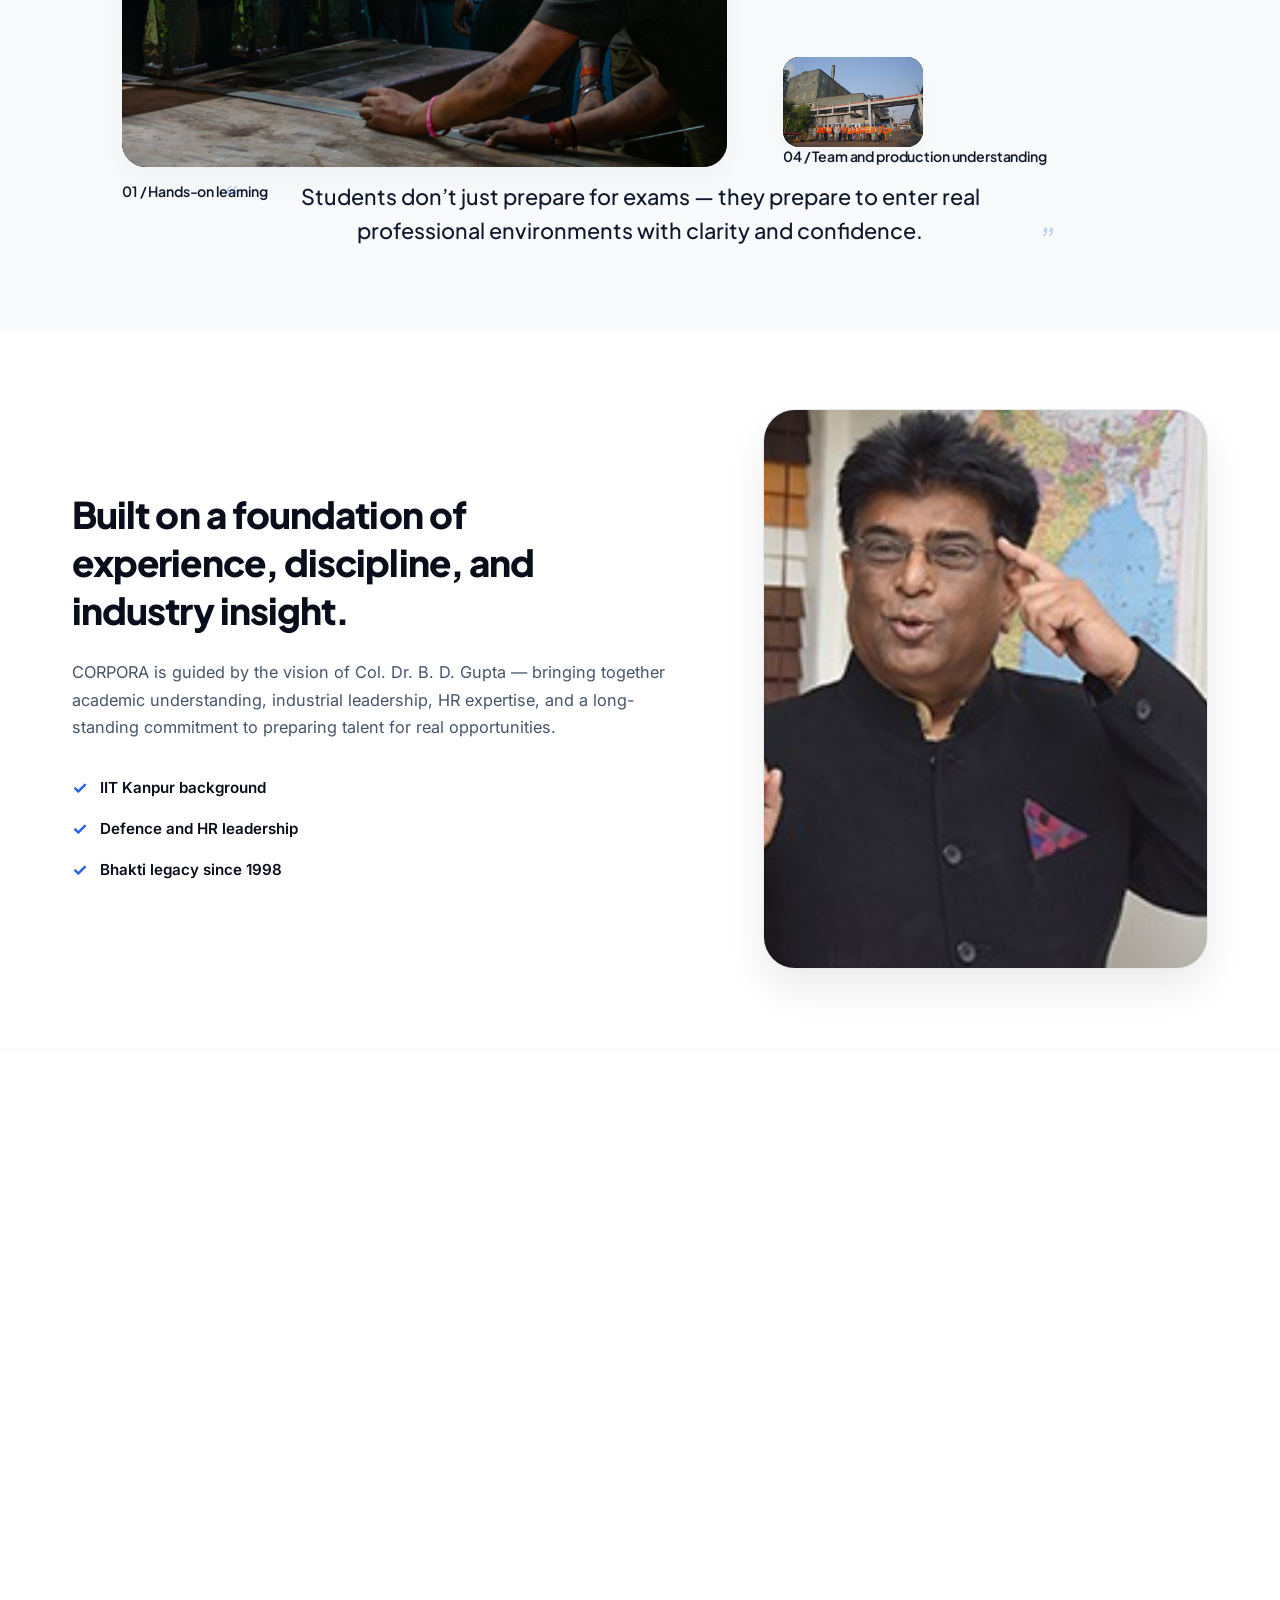
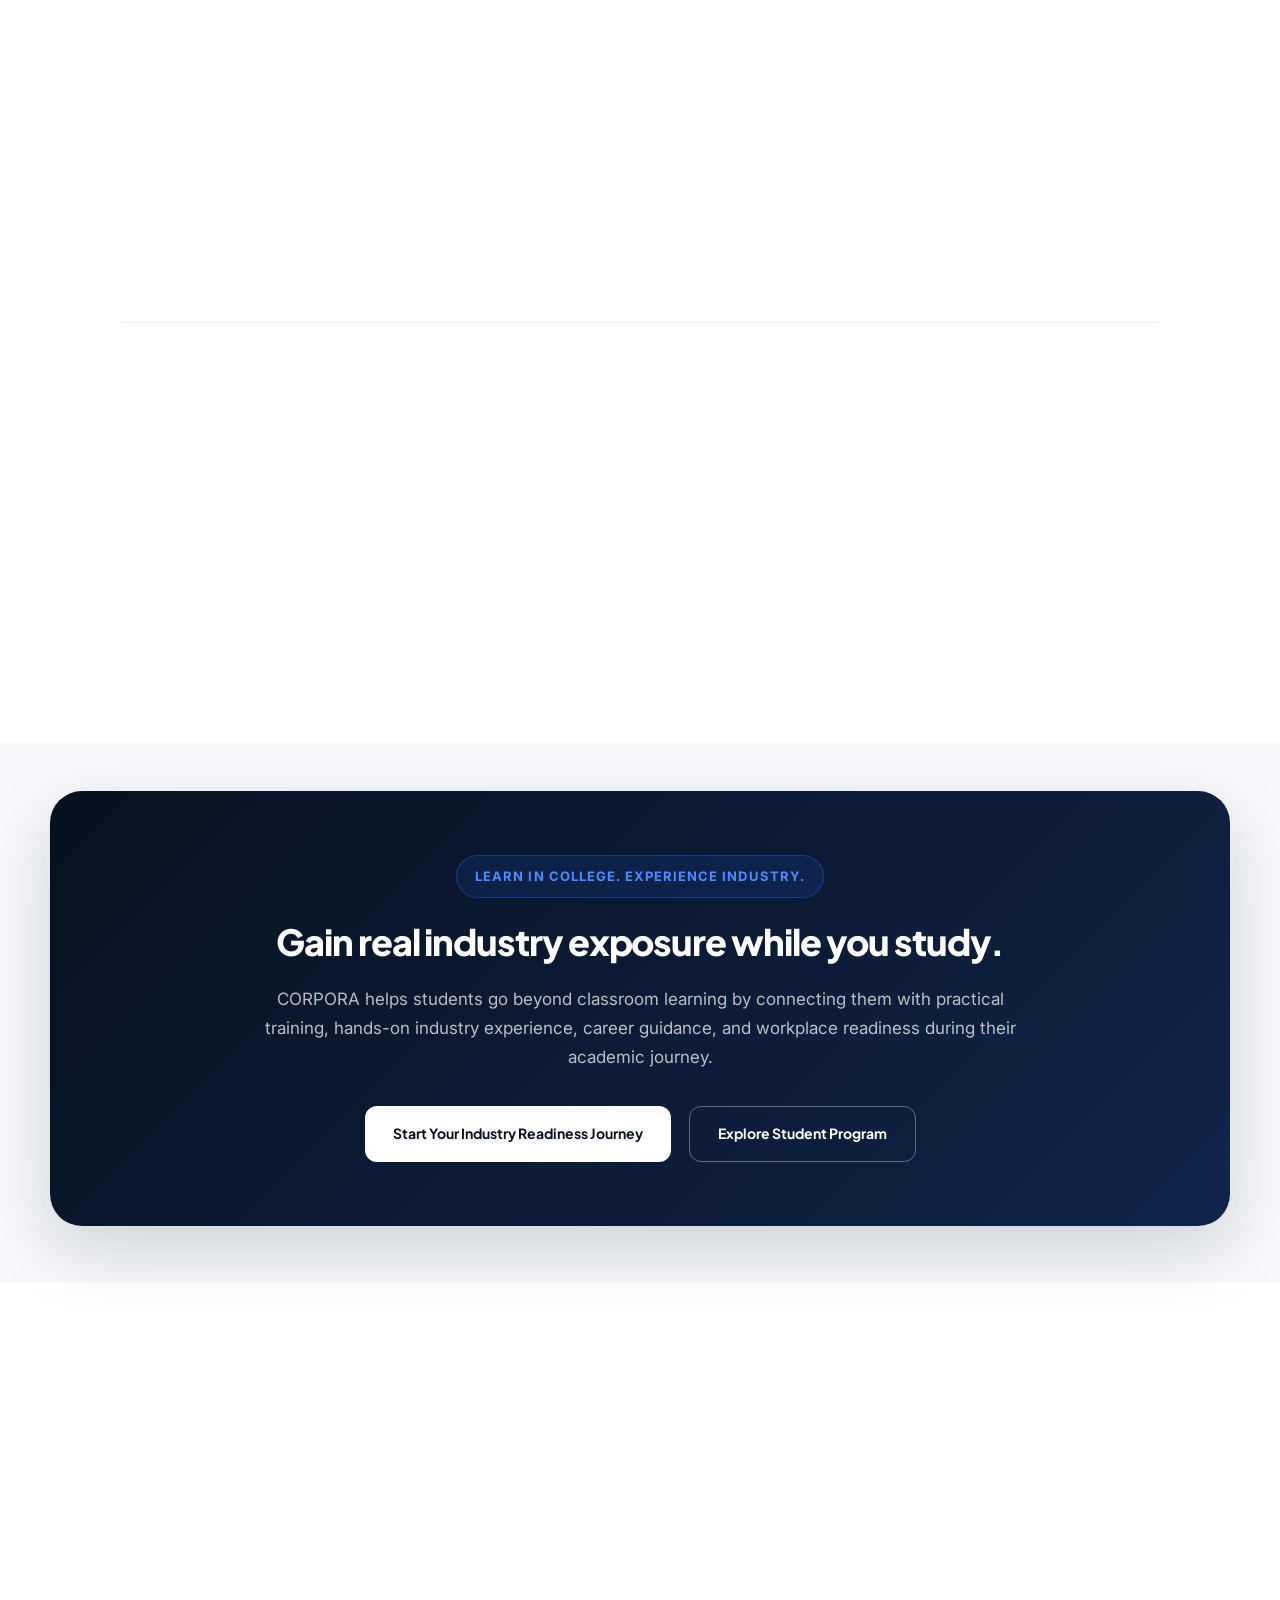
==== commit 2f14d76a: "Add files via upload" ====
--- a/index.html
+++ b/index.html
@@ -641,11 +641,11 @@
             <img src="assets/images/hero-student-success.jpg" alt="Student Growth" class="hero-slide-img"></div>
           <!-- Slide 2 Image -->
           <div class="hero-image-slide" data-index="1">
-            <img src="assets/images/hero-industry-training.png" alt="Industry Exposure" class="hero-slide-img"> </div>
+            <img src="assets/images/hero-industry-training.png.png" alt="Industry Exposure" class="hero-slide-img"></div>
           <!-- Slide 3 Image -->
           <div class="hero-image-slide" data-index="2">
-            <img src="assets/images/hero-learn-earn-bridge.png" alt="Learning to Earning" class="hero-slide-img"> </div>
-        </div>
+            <img src="assets/images/hero-learn-earn-bridge.png.png" alt="Learning to Earning" class="hero-slide-img"></div>
+          </div>
 
         <!-- Right Side: Content Area (No white card background, fits naturally) -->
         <div class="hero-right-content-card">
--- a/style.css
+++ b/style.css
@@ -8267,157 +8267,230 @@
     margin: 0 auto;
   }
 }
-/* ===============================
-   CORPORA Premium Intro Loader
-================================ */
+/* =================================
+   CORPORA Bridge Intro
+================================= */
 
 .corpora-intro-loader {
   position: fixed;
   inset: 0;
   z-index: 999999;
+  display: flex;
+  align-items: center;
+  justify-content: center;
   overflow: hidden;
   background:
-    radial-gradient(circle at 20% 20%, rgba(255, 193, 7, 0.14), transparent 26%),
-    radial-gradient(circle at 80% 70%, rgba(21, 101, 192, 0.16), transparent 30%),
-    linear-gradient(135deg, #f7fbff 0%, #eef5fb 45%, #ffffff 100%);
+    radial-gradient(circle at 20% 30%, rgba(59, 130, 246, 0.08), transparent 28%),
+    radial-gradient(circle at 80% 70%, rgba(96, 165, 250, 0.10), transparent 30%),
+    linear-gradient(135deg, #f7fbff 0%, #eef5fb 55%, #ffffff 100%);
+  animation: corporaIntroExit 0.8s ease forwards;
+  animation-delay: 3.4s;
+}
+
+.corpora-intro-content {
+  text-align: center;
+  padding: 30px 24px;
+  max-width: 900px;
+  width: calc(100% - 40px);
+}
+
+.corpora-bridge-scene {
+  display: flex;
+  align-items: flex-end;
+  justify-content: center;
+  gap: 18px;
+  margin-bottom: 28px;
+}
+
+.bridge-block {
+  min-width: 170px;
+  height: 68px;
+  padding: 0 22px;
+  border-radius: 24px;
+  background: rgba(255, 255, 255, 0.92);
+  border: 1px solid rgba(37, 99, 235, 0.10);
+  box-shadow: 0 14px 34px rgba(37, 99, 235, 0.08);
+  color: #0f172a;
+  font-size: 18px;
+  font-weight: 700;
   display: flex;
   align-items: center;
   justify-content: center;
-  animation: corporaIntroExit 0.9s cubic-bezier(0.7, 0, 0.2, 1) forwards;
-  animation-delay: 3.2s;
-}
-
-.corpora-intro-loader::before {
+  opacity: 0;
+}
+
+.left-block {
+  animation: bridgeBlockLeft 0.7s ease forwards;
+  animation-delay: 0.15s;
+}
+
+.right-block {
+  animation: bridgeBlockRight 0.7s ease forwards;
+  animation-delay: 0.15s;
+}
+
+.bridge-center {
+  position: relative;
+  width: 340px;
+  height: 120px;
+}
+
+.bridge-svg {
+  width: 100%;
+  height: 100%;
+  display: block;
+  overflow: visible;
+}
+
+.bridge-arc-base {
+  fill: none;
+  stroke: rgba(37, 99, 235, 0.16);
+  stroke-width: 6;
+  stroke-linecap: round;
+}
+
+.bridge-arc-draw {
+  fill: none;
+  stroke: url(#bridgeGradient);
+  stroke: #3b82f6;
+  stroke-width: 6;
+  stroke-linecap: round;
+  stroke-dasharray: 360;
+  stroke-dashoffset: 360;
+  animation: bridgeDraw 1s ease forwards;
+  animation-delay: 0.65s;
+  filter: drop-shadow(0 0 10px rgba(59, 130, 246, 0.25));
+}
+
+.bridge-center::before,
+.bridge-center::after {
   content: "";
   position: absolute;
-  width: 180%;
-  height: 180%;
-  background:
-    linear-gradient(
-      115deg,
-      transparent 35%,
-      rgba(255, 255, 255, 0.8) 48%,
-      transparent 62%
-    );
-  transform: translateX(-100%) rotate(8deg);
-  animation: corporaScreenShine 2.4s ease forwards;
-  animation-delay: 0.7s;
-}
-
-.corpora-intro-bg-shape {
+  bottom: 16px;
+  width: 3px;
+  height: 42px;
+  background: rgba(37, 99, 235, 0.16);
+  border-radius: 999px;
+  opacity: 0;
+  animation: pillarReveal 0.4s ease forwards;
+  animation-delay: 0.55s;
+}
+
+.bridge-center::before {
+  left: 28px;
+}
+
+.bridge-center::after {
+  right: 28px;
+}
+
+.bridge-travel-dot {
   position: absolute;
-  border-radius: 999px;
-  filter: blur(22px);
-  opacity: 0.8;
-  animation: corporaFloatShape 3.5s ease-in-out infinite alternate;
-}
-
-.shape-one {
-  width: 260px;
-  height: 260px;
-  background: rgba(255, 193, 7, 0.26);
-  top: 18%;
-  left: 18%;
-}
-
-.shape-two {
-  width: 320px;
-  height: 320px;
-  background: rgba(21, 101, 192, 0.18);
-  right: 16%;
-  bottom: 16%;
-  animation-delay: 0.6s;
-}
-
-.corpora-intro-content {
-  position: relative;
-  text-align: center;
-  z-index: 2;
-}
-
-.corpora-word {
-  display: flex;
-  justify-content: center;
-  gap: clamp(8px, 1.5vw, 18px);
-  overflow: hidden;
-}
-
-.corpora-word span {
-  display: inline-block;
-  font-size: clamp(46px, 9vw, 112px);
+  width: 14px;
+  height: 14px;
+  border-radius: 50%;
+  background: linear-gradient(135deg, #2563eb, #60a5fa);
+  box-shadow: 0 0 16px rgba(37, 99, 235, 0.32);
+  left: 20px;
+  top: 84px;
+  opacity: 0;
+  animation: dotTravel 1.1s ease forwards;
+  animation-delay: 1.0s;
+}
+
+.corpora-intro-content h1 {
+  margin: 0;
+  font-size: clamp(44px, 8vw, 96px);
   line-height: 1;
-  font-weight: 900;
-  letter-spacing: 2px;
-  color: #12314f;
-  opacity: 0;
-  transform: translateY(70px) scale(0.92);
-  filter: blur(12px);
-  text-shadow:
-    0 8px 22px rgba(18, 49, 79, 0.16),
-    0 0 28px rgba(255, 193, 7, 0.28);
-  animation: corporaLetterReveal 0.75s cubic-bezier(0.2, 0.9, 0.2, 1.15) forwards;
-}
-
-.corpora-word span:nth-child(1) { animation-delay: 0.15s; }
-.corpora-word span:nth-child(2) { animation-delay: 0.27s; }
-.corpora-word span:nth-child(3) { animation-delay: 0.39s; }
-.corpora-word span:nth-child(4) { animation-delay: 0.51s; }
-.corpora-word span:nth-child(5) { animation-delay: 0.63s; }
-.corpora-word span:nth-child(6) { animation-delay: 0.75s; }
-.corpora-word span:nth-child(7) { animation-delay: 0.87s; }
-
-.corpora-line {
-  width: 0;
-  height: 3px;
-  margin: 24px auto 0;
-  border-radius: 999px;
-  background: linear-gradient(90deg, transparent, #f5b400, #1565c0, transparent);
-  box-shadow: 0 0 24px rgba(245, 180, 0, 0.45);
-  animation: corporaLineReveal 0.9s ease forwards;
-  animation-delay: 1.25s;
+  font-weight: 800;
+  letter-spacing: 6px;
+  color: #0b1533;
+  opacity: 0;
+  transform: translateY(18px);
+  animation: corporaTitleReveal 0.75s ease forwards;
+  animation-delay: 1.55s;
 }
 
 .corpora-intro-content p {
-  margin: 18px 0 0;
-  font-size: clamp(14px, 2vw, 20px);
-  font-weight: 600;
-  letter-spacing: 2.8px;
-  color: rgba(18, 49, 79, 0.78);
+  margin: 16px 0 0;
+  font-size: clamp(15px, 2vw, 21px);
+  color: rgba(15, 23, 42, 0.62);
+  letter-spacing: 1.4px;
+  font-weight: 500;
   opacity: 0;
   transform: translateY(14px);
   animation: corporaTaglineReveal 0.75s ease forwards;
-  animation-delay: 1.55s;
-}
-
-@keyframes corporaLetterReveal {
+  animation-delay: 1.9s;
+}
+
+@keyframes bridgeBlockLeft {
+  from {
+    opacity: 0;
+    transform: translateX(-24px);
+  }
+  to {
+    opacity: 1;
+    transform: translateX(0);
+  }
+}
+
+@keyframes bridgeBlockRight {
+  from {
+    opacity: 0;
+    transform: translateX(24px);
+  }
+  to {
+    opacity: 1;
+    transform: translateX(0);
+  }
+}
+
+@keyframes pillarReveal {
+  to {
+    opacity: 1;
+  }
+}
+
+@keyframes bridgeDraw {
+  from {
+    stroke-dashoffset: 360;
+  }
+  to {
+    stroke-dashoffset: 0;
+  }
+}
+
+@keyframes dotTravel {
   0% {
     opacity: 0;
-    transform: translateY(70px) scale(0.92);
-    filter: blur(12px);
-  }
-
-  70% {
+    left: 20px;
+    top: 84px;
+  }
+  10% {
     opacity: 1;
-    transform: translateY(-8px) scale(1.04);
-    filter: blur(0);
-  }
-
+  }
+  50% {
+    left: 160px;
+    top: 18px;
+    opacity: 1;
+  }
   100% {
+    left: 300px;
+    top: 84px;
     opacity: 1;
-    transform: translateY(0) scale(1);
-    filter: blur(0);
-  }
-}
-
-@keyframes corporaLineReveal {
+  }
+}
+
+@keyframes corporaTitleReveal {
   from {
-    width: 0;
     opacity: 0;
-  }
-
+    transform: translateY(18px);
+    letter-spacing: 10px;
+  }
   to {
-    width: min(420px, 72vw);
     opacity: 1;
+    transform: translateY(0);
+    letter-spacing: 6px;
   }
 }
 
@@ -8428,33 +8501,78 @@
   }
 }
 
-@keyframes corporaScreenShine {
+@keyframes corporaIntroExit {
   to {
-    transform: translateX(100%) rotate(8deg);
-  }
-}
-
-@keyframes corporaFloatShape {
-  from {
-    transform: translateY(0) scale(1);
-  }
-
-  to {
-    transform: translateY(-22px) scale(1.06);
-  }
-}
-
-@keyframes corporaIntroExit {
-  0% {
-    opacity: 1;
-    transform: scale(1);
-    visibility: visible;
-  }
-
-  100% {
     opacity: 0;
-    transform: scale(1.04);
     visibility: hidden;
     pointer-events: none;
   }
+}
+
+@media (max-width: 768px) {
+  .corpora-bridge-scene {
+    gap: 10px;
+    margin-bottom: 22px;
+  }
+
+  .bridge-block {
+    min-width: 110px;
+    height: 52px;
+    padding: 0 14px;
+    font-size: 14px;
+    border-radius: 18px;
+  }
+
+  .bridge-center {
+    width: 150px;
+    height: 74px;
+  }
+
+  .bridge-center::before,
+  .bridge-center::after {
+    bottom: 10px;
+    height: 24px;
+  }
+
+  .bridge-center::before {
+    left: 14px;
+  }
+
+  .bridge-center::after {
+    right: 14px;
+  }
+
+  .bridge-travel-dot {
+    width: 10px;
+    height: 10px;
+  }
+
+  @keyframes dotTravel {
+    0% {
+      opacity: 0;
+      left: 12px;
+      top: 52px;
+    }
+    10% {
+      opacity: 1;
+    }
+    50% {
+      left: 70px;
+      top: 8px;
+      opacity: 1;
+    }
+    100% {
+      left: 128px;
+      top: 52px;
+      opacity: 1;
+    }
+  }
+
+  .corpora-intro-content h1 {
+    letter-spacing: 3px;
+  }
+
+  .corpora-intro-content p {
+    letter-spacing: 0.8px;
+  }
 }
